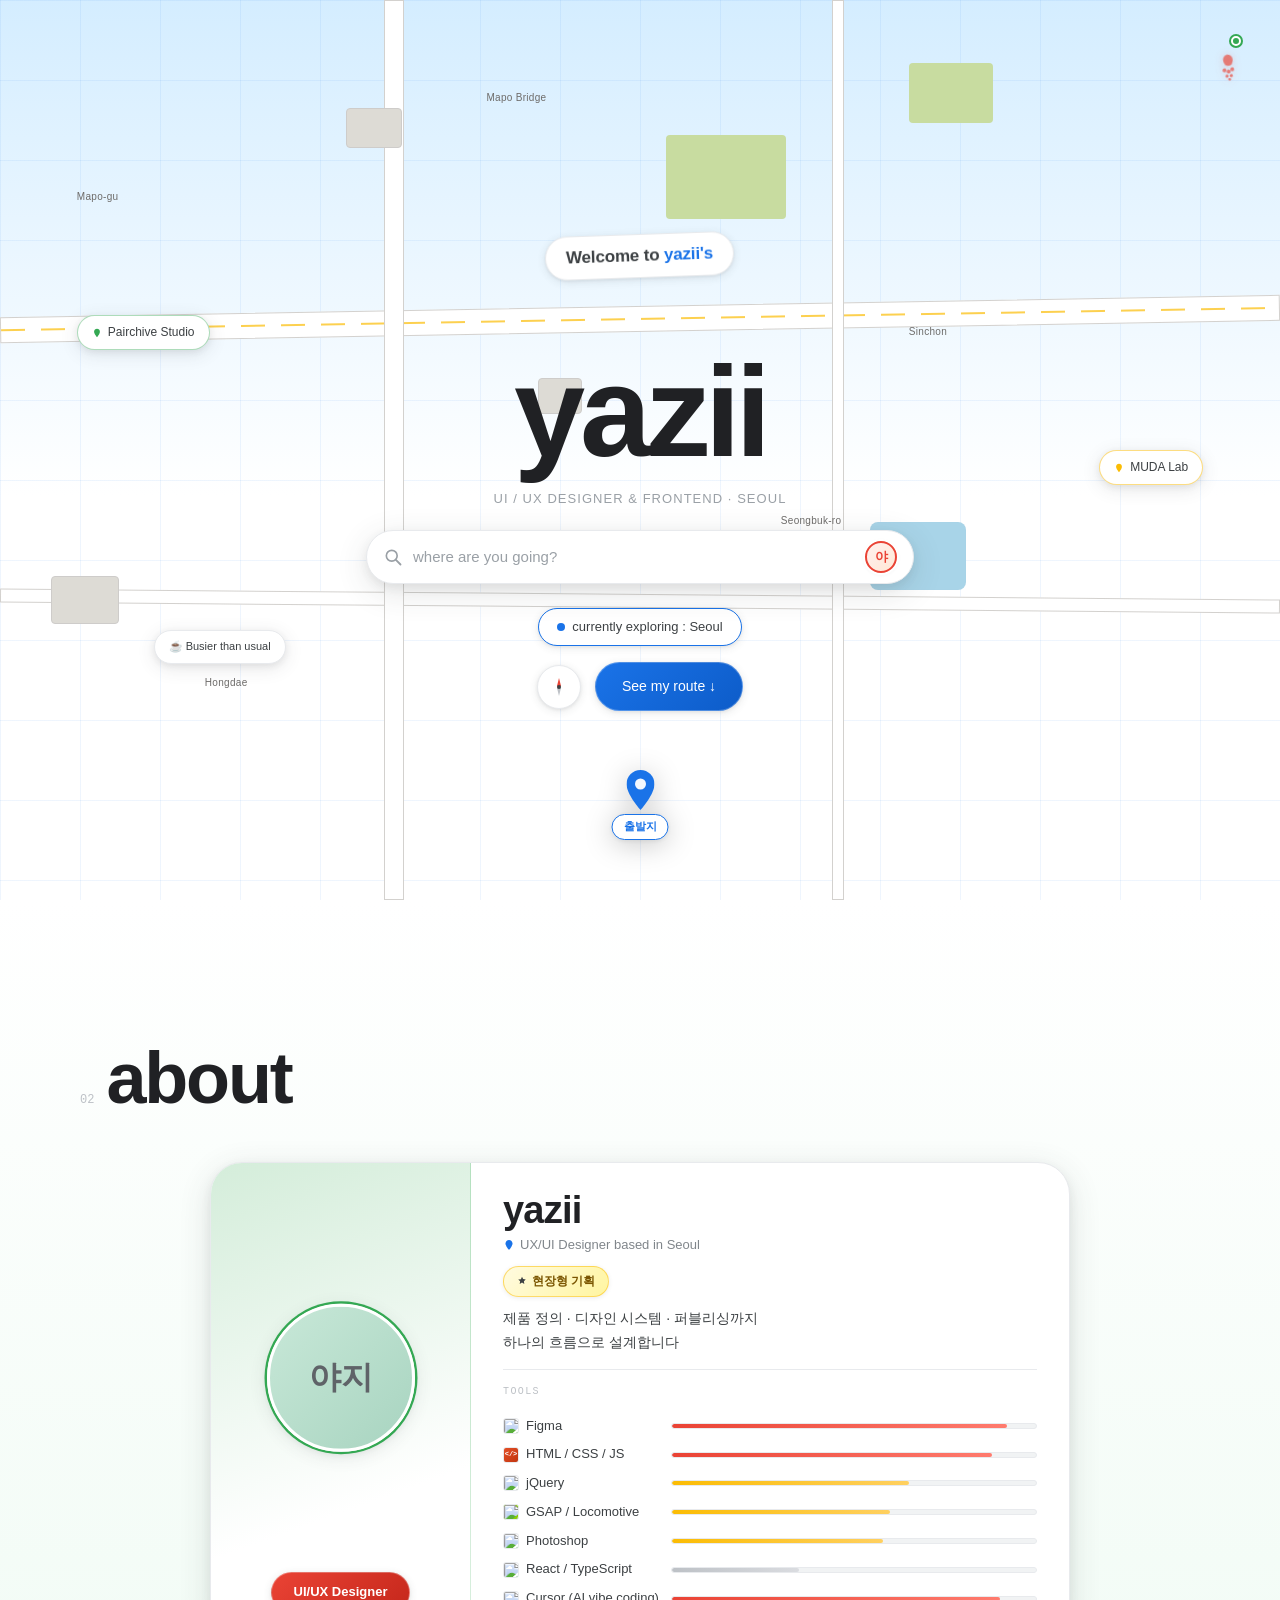
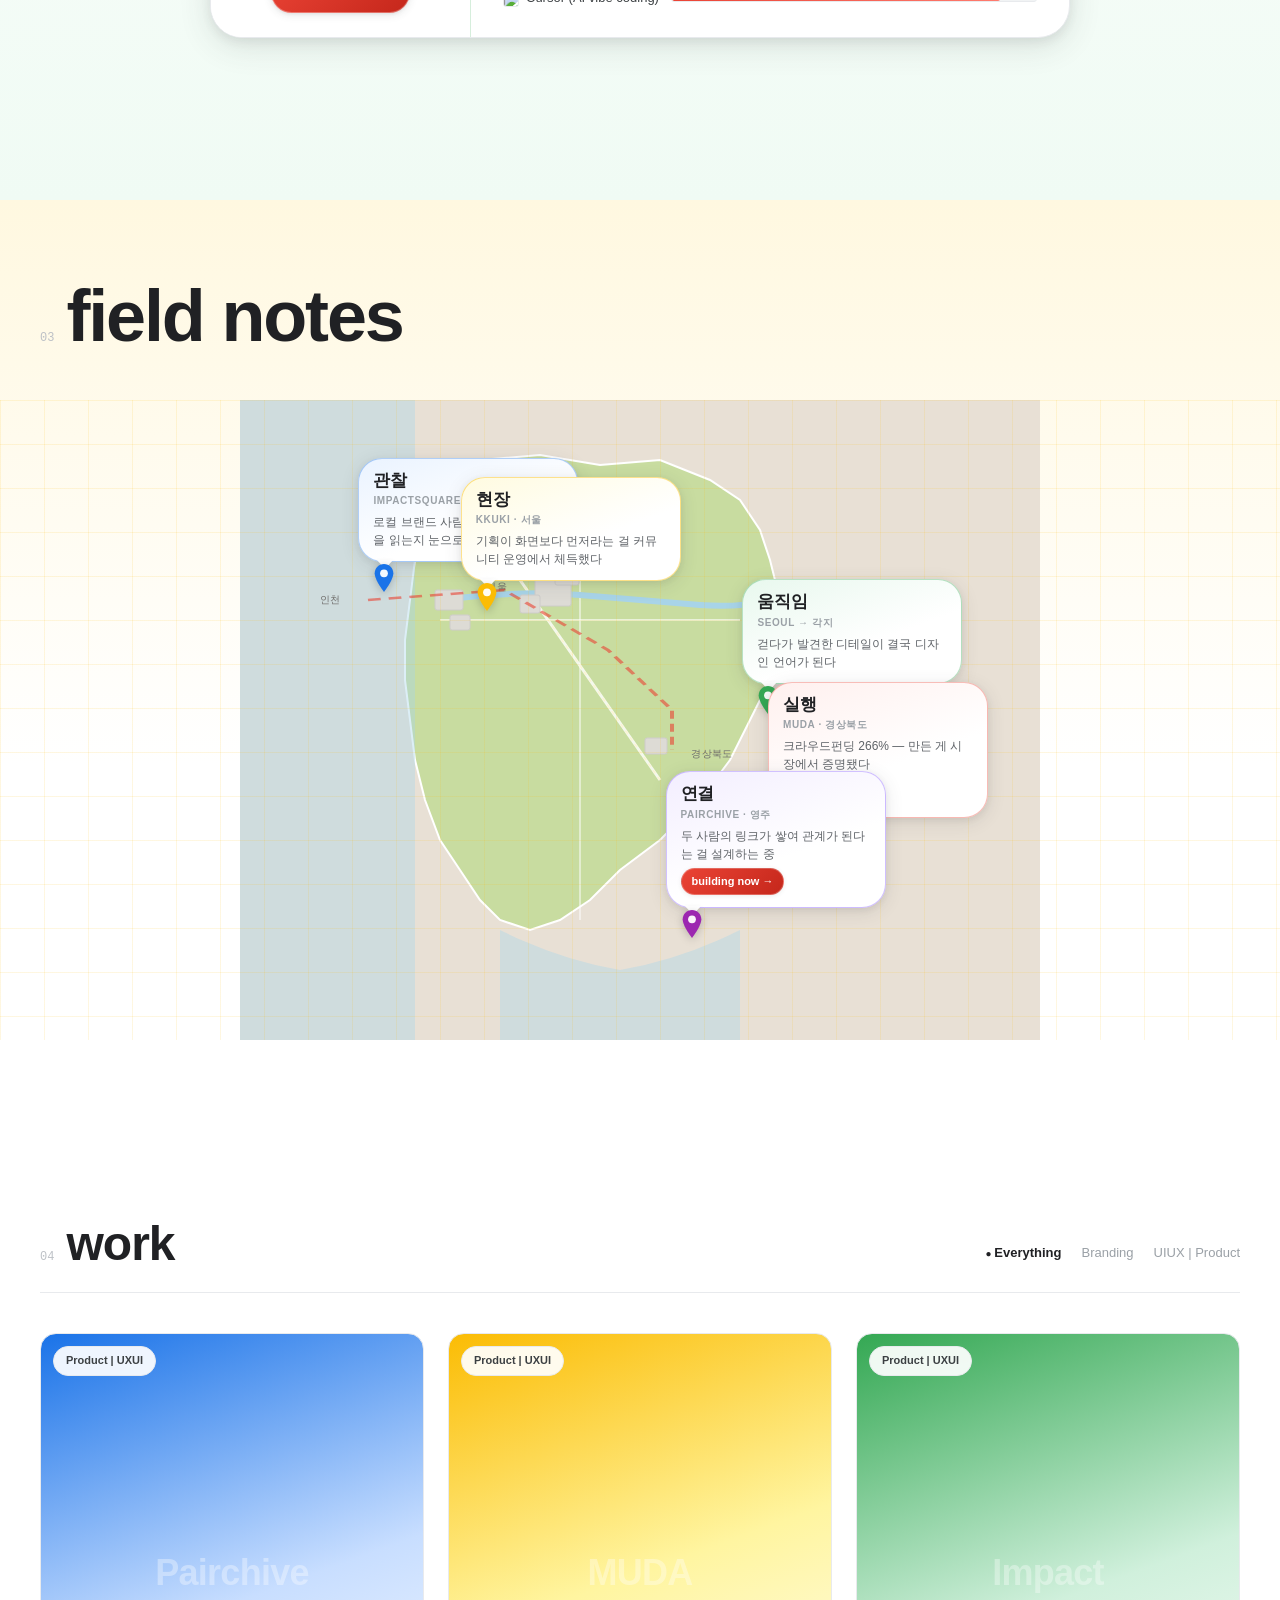
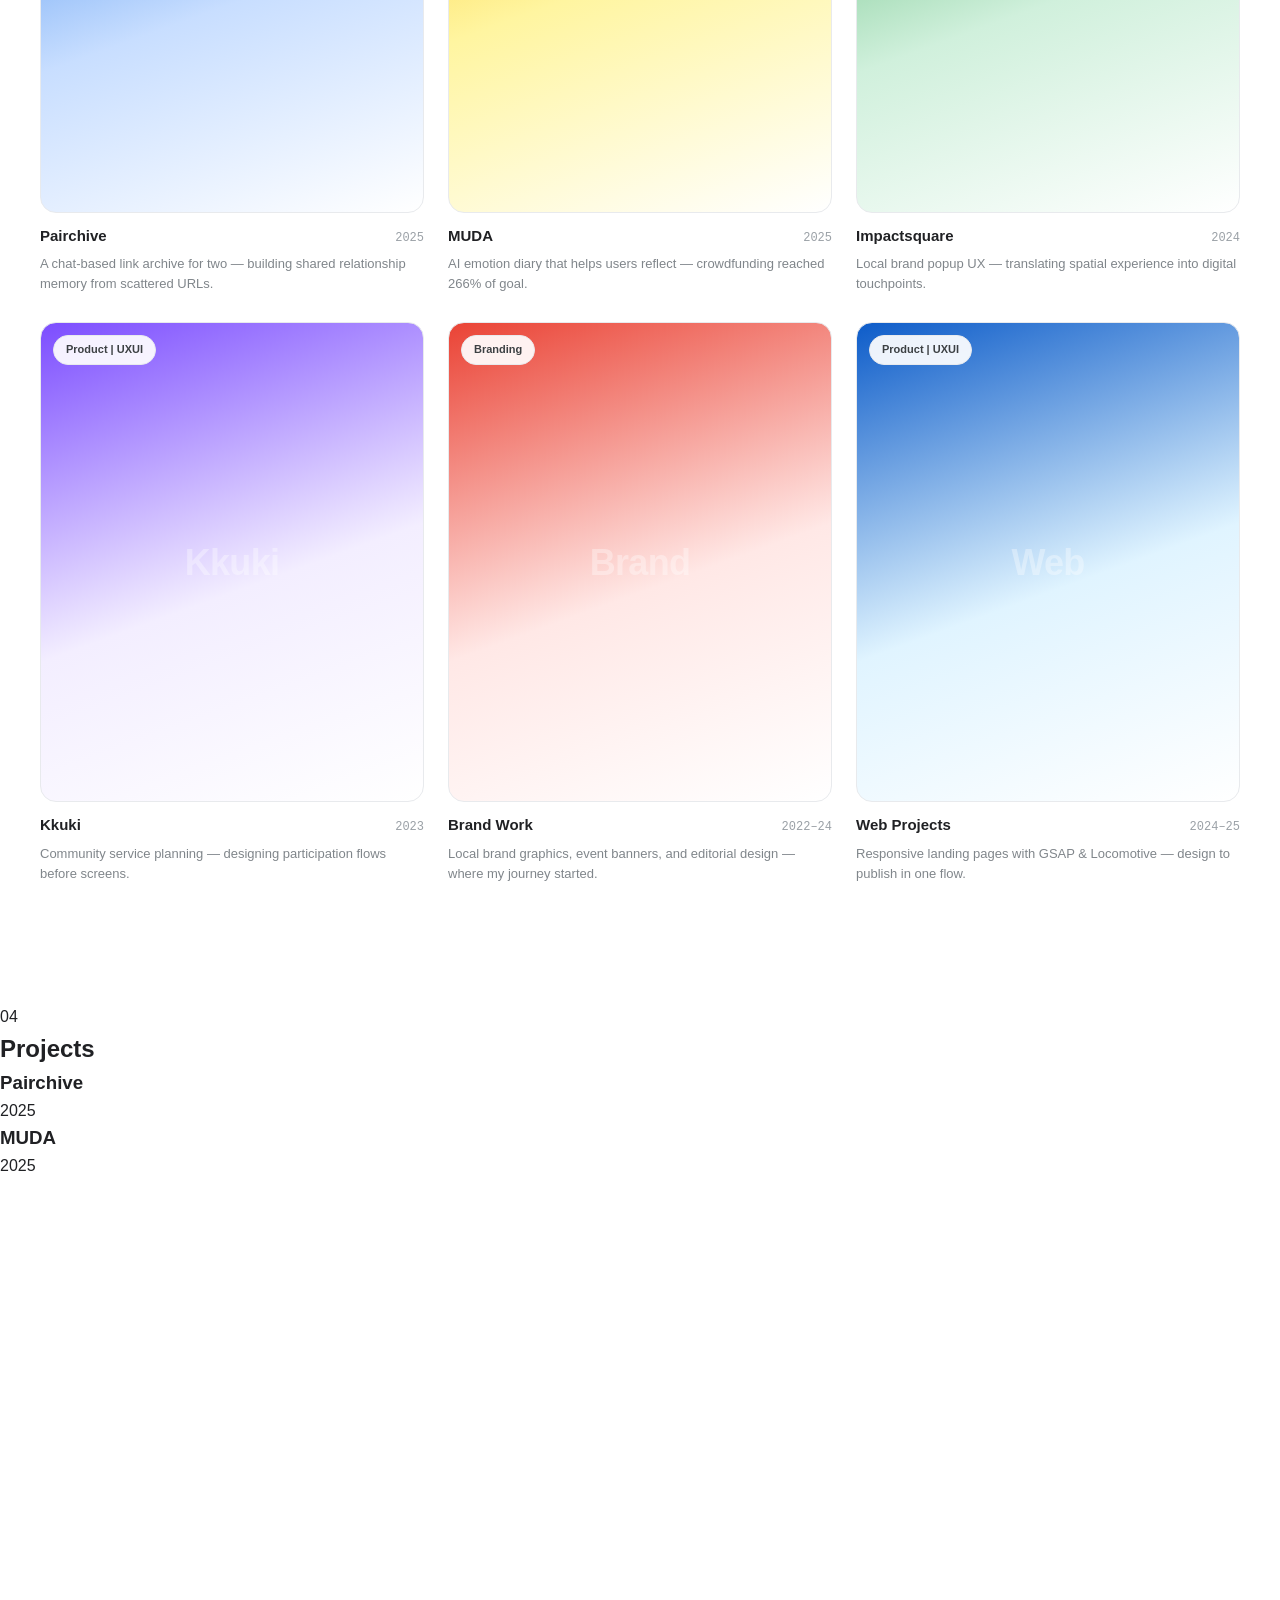
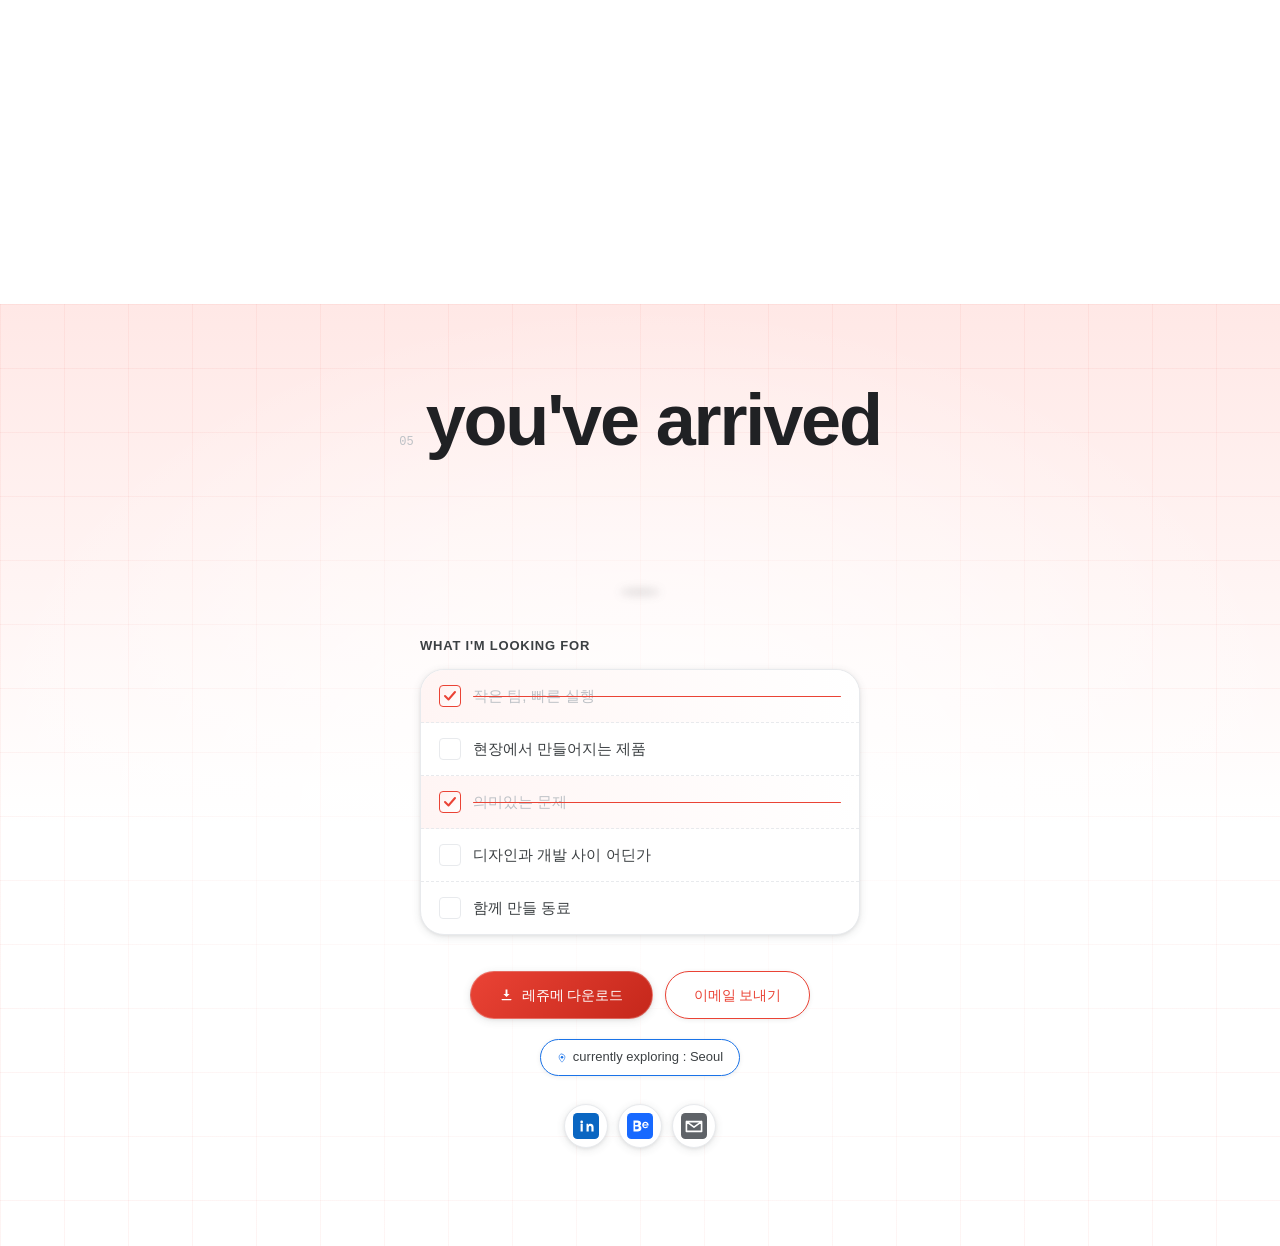
==== index.html @ cf383974 "." ====
<!DOCTYPE html>
<html lang="ko">
<head>
  <meta charset="UTF-8">
  <meta name="viewport" content="width=device-width, initial-scale=1.0">
  <title>yazii — UX/UI Designer & Frontend</title>
  <link rel="stylesheet" href="https://cdn.jsdelivr.net/npm/locomotive-scroll@4.1.4/dist/locomotive-scroll.min.css">
  <link rel="stylesheet" href="css/tokens.css">
  <link rel="stylesheet" href="css/common.css">
  <link rel="stylesheet" href="css/gnb.css">
  <link rel="stylesheet" href="css/hero.css">
  <link rel="stylesheet" href="css/about.css">
  <link rel="stylesheet" href="css/field-notes.css">
  <link rel="stylesheet" href="css/work.css">
  <link rel="stylesheet" href="css/contact.css">
  <link rel="stylesheet" href="css/footprints.css">
</head>
<body>

<!-- 스크롤 발자국 (Marauder's Map) -->
<div class="footprints" id="footprints" aria-hidden="true">
  <div class="footprints__pin footprints__pin--start"></div>
  <div class="footprints__trail" id="footprintTrail"></div>
  <div class="footprints__pin footprints__pin--end" id="footprintEnd"></div>
</div>

<div id="scroll-container" data-scroll-container>

<!-- ======= 01 HERO ======= -->
<section id="hero" class="section hero" data-scroll-section>

  <div class="hero__map" aria-hidden="true">
    <div class="hero__map-grid"></div>
    <div class="hero__road hero__road--h1"></div>
    <div class="hero__road hero__road--h2"></div>
    <div class="hero__road hero__road--v1"></div>
    <div class="hero__road hero__road--v2"></div>
    <div class="hero__block hero__block--grass"    style="top:15%;left:52%;width:120px;height:84px"></div>
    <div class="hero__block hero__block--grass"    style="top:7%; left:71%;width:84px; height:60px"></div>
    <div class="hero__block hero__block--water"    style="top:58%;left:68%;width:96px; height:68px"></div>
    <div class="hero__block hero__block--building" style="top:64%;left:4%; width:68px; height:48px"></div>
    <div class="hero__block hero__block--building" style="top:12%;left:27%;width:56px; height:40px"></div>
    <div class="hero__block hero__block--building" style="top:42%;left:42%;width:44px; height:36px"></div>
    <span class="hero__map-label" style="top:21%;left:6%">Mapo-gu</span>
    <span class="hero__map-label" style="top:57%;left:61%">Seongbuk-ro</span>
    <span class="hero__map-label" style="top:75%;left:16%">Hongdae</span>
    <span class="hero__map-label" style="top:36%;left:71%">Sinchon</span>
    <span class="hero__map-label" style="top:10%;left:38%">Mapo Bridge</span>
  </div>

  <div class="hero__content">

    <!-- 중앙 3D 스티커 (Darshita-style focal graphic) -->
    <div class="hero__stage" id="heroStage">
      <div class="hero__badge" id="heroBadge" aria-hidden="true">
        <span class="hero__badge-layer hero__badge-layer--shadow">Welcome to yazii's</span>
        <span class="hero__badge-layer hero__badge-layer--face">Welcome to <em>yazii's</em></span>
      </div>
    </div>

    <h1 class="hero__title" data-scroll data-scroll-speed="0.35">yazii</h1>
    <p class="hero__subtitle">UI / UX Designer &amp; Frontend · Seoul</p>

    <!-- GNB = 구글맵 검색창 (히어로 내 배치 → 스크롤 시 상단 고정) -->
    <div class="gnb-wrap" id="gnbWrap">
      <header class="gnb" id="gnb" role="banner">
        <div class="gnb__bar">
          <button class="gnb__input-row" id="gnbBtn" aria-expanded="false" aria-controls="gnbPanel" aria-label="네비게이션 메뉴">
            <svg class="gnb__search-ico" viewBox="0 0 24 24" fill="none" aria-hidden="true">
              <circle cx="10.5" cy="10.5" r="6.5" stroke="currentColor" stroke-width="2"/>
              <line x1="15.5" y1="15.5" x2="21" y2="21" stroke="currentColor" stroke-width="2.2" stroke-linecap="round"/>
            </svg>
            <span class="gnb__text" id="gnbText">where are you going?</span>
            <div class="gnb__profile" aria-hidden="true">
              <span class="gnb__profile-char">야</span>
            </div>
          </button>
          <div class="gnb__panel" id="gnbPanel" role="navigation" aria-label="섹션 내비게이션">
            <ul class="gnb__nav" role="list">
              <li role="listitem">
                <a href="#hero" class="gnb__nav-item" data-label="home">
                  <span class="gnb__nav-icon" aria-hidden="true">
                    <svg viewBox="0 0 24 24" fill="none"><path d="M12 2C8.13 2 5 5.13 5 9c0 5.25 7 13 7 13s7-7.75 7-13c0-3.87-3.13-7-7-7zm0 9.5a2.5 2.5 0 110-5 2.5 2.5 0 010 5z" fill="#EA4335"/></svg>
                  </span>
                  <span class="gnb__nav-label">home</span>
                </a>
              </li>
              <li role="listitem">
                <a href="#about" class="gnb__nav-item" data-label="about">
                  <span class="gnb__nav-icon" aria-hidden="true">
                    <svg viewBox="0 0 24 24" fill="none"><circle cx="12" cy="8" r="3.5" stroke="#EA4335" stroke-width="1.8"/><path d="M4 20c0-3.31 3.58-6 8-6s8 2.69 8 6" stroke="#EA4335" stroke-width="1.8" stroke-linecap="round"/></svg>
                  </span>
                  <span class="gnb__nav-label">about</span>
                </a>
              </li>
              <li role="listitem">
                <a href="#field-notes" class="gnb__nav-item" data-label="field notes">
                  <span class="gnb__nav-icon" aria-hidden="true">
                    <svg viewBox="0 0 24 24" fill="none"><rect x="5" y="3" width="14" height="18" rx="2" stroke="#EA4335" stroke-width="1.8"/><path d="M9 8h6M9 12h6M9 16h4" stroke="#EA4335" stroke-width="1.8" stroke-linecap="round"/></svg>
                  </span>
                  <span class="gnb__nav-label">field notes</span>
                </a>
              </li>
              <li role="listitem">
                <a href="#work" class="gnb__nav-item" data-label="work">
                  <span class="gnb__nav-icon" aria-hidden="true">
                    <svg viewBox="0 0 24 24" fill="none"><rect x="3" y="3" width="7" height="7" rx="1.5" stroke="#EA4335" stroke-width="1.8"/><rect x="14" y="3" width="7" height="7" rx="1.5" stroke="#EA4335" stroke-width="1.8"/><rect x="3" y="14" width="7" height="7" rx="1.5" stroke="#EA4335" stroke-width="1.8"/><rect x="14" y="14" width="7" height="7" rx="1.5" stroke="#EA4335" stroke-width="1.8"/></svg>
                  </span>
                  <span class="gnb__nav-label">selected work</span>
                </a>
              </li>
              <li role="listitem">
                <a href="#contact" class="gnb__nav-item" data-label="contact">
                  <span class="gnb__nav-icon" aria-hidden="true">
                    <svg viewBox="0 0 24 24" fill="none"><path d="M4 4h16v12H4z" stroke="#EA4335" stroke-width="1.8" stroke-linejoin="round"/><path d="M4 4l8 8 8-8" stroke="#EA4335" stroke-width="1.8" stroke-linecap="round"/></svg>
                  </span>
                  <span class="gnb__nav-label">contact</span>
                </a>
              </li>
            </ul>
          </div>
        </div>
      </header>
    </div>

    <div class="hero__location" aria-label="현재 위치: Seoul">
      <div class="hero__location-dot" aria-hidden="true"></div>
      currently exploring : Seoul
    </div>

    <div class="hero__bottom">
      <div class="hero__compass" aria-hidden="true">
        <svg width="24" height="24" viewBox="0 0 24 24" fill="none">
          <polygon points="12,3 14,11 12,13 10,11" fill="#EA4335"/>
          <polygon points="12,21 14,13 12,11 10,13" fill="#BDC1C6"/>
          <circle cx="12" cy="12" r="2" fill="#3C4043"/>
        </svg>
      </div>
      <a href="#work" class="hero__cta" aria-label="작업물 보러 가기">See my route ↓</a>
    </div>
  </div>

  <!-- 출발 핀 -->
  <div class="hero__origin-pin" aria-label="출발지">
    <svg width="28" height="40" viewBox="0 0 28 40" xmlns="http://www.w3.org/2000/svg" aria-hidden="true">
      <path d="M14 0C6.27 0 0 6.27 0 14c0 10.5 14 26 14 26S28 24.5 28 14C28 6.27 21.73 0 14 0z" fill="#1A73E8"/>
      <circle cx="14" cy="14" r="5.5" fill="rgba(255,255,255,0.95)"/>
    </svg>
    <span class="hero__origin-label">출발지</span>
  </div>

  <!-- 플로팅 장소 칩 -->
  <div class="hero__place-chip hero__place-chip--1" aria-hidden="true">
    <svg width="10" height="10" viewBox="0 0 24 24" fill="none"><path d="M12 2C8.13 2 5 5.13 5 9c0 5.25 7 13 7 13s7-7.75 7-13c0-3.87-3.13-7-7-7z" fill="#34A853"/></svg>
    Pairchive Studio
  </div>
  <div class="hero__place-chip hero__place-chip--2" aria-hidden="true">
    <svg width="10" height="10" viewBox="0 0 24 24" fill="none"><path d="M12 2C8.13 2 5 5.13 5 9c0 5.25 7 13 7 13s7-7.75 7-13c0-3.87-3.13-7-7-7z" fill="#FBBC04"/></svg>
    MUDA Lab
  </div>
  <div class="hero__place-chip hero__place-chip--3" aria-hidden="true">☕ Busier than usual</div>

</section>

<!-- ======= 02 ABOUT ======= -->
<section id="about" class="section about" data-scroll-section>

  <div class="about__header">
    <span class="about__sec-num">02</span>
    <h2 class="about__sec-title">about</h2>
  </div>

  <div class="about__card">
    <!-- 왼쪽 -->
    <div class="about__photo-col">
      <div class="about__avatar" aria-label="야지 프로필 이미지">
        <span class="about__avatar-text">야지</span>
      </div>
      <div class="about__role-pill">UI/UX Designer</div>
    </div>

    <!-- 오른쪽 -->
    <div class="about__info-col">
      <h3 class="about__name">yazii</h3>
      <p class="about__location-line">
        <svg width="12" height="12" viewBox="0 0 24 24" fill="none" aria-hidden="true"><path d="M12 2C8.13 2 5 5.13 5 9c0 5.25 7 13 7 13s7-7.75 7-13c0-3.87-3.13-7-7-7z" fill="#1A73E8"/></svg>
        UX/UI Designer based in Seoul
      </p>

      <span class="about__tag">
        <svg width="10" height="10" viewBox="0 0 16 16" fill="none" aria-hidden="true"><path d="M8 1l1.8 3.6L14 5.6l-3 2.9.7 4.1L8 10.4l-3.7 2.2.7-4.1-3-2.9 4.2-.6L8 1z" fill="#3C4043"/></svg>
        현장형 기획
      </span>

      <p class="about__bio">
        제품 정의 · 디자인 시스템 · 퍼블리싱까지<br>하나의 흐름으로 설계합니다
      </p>
      <hr class="about__divider" aria-hidden="true">

      <p class="about__tools-title">TOOLS</p>
      <ul class="tools-list" aria-label="사용 툴 목록">
        <li class="tool-row">
          <div class="tool-row__id">
            <img class="tool-row__ico" src="https://www.figma.com/favicon.ico" alt="Figma" width="16" height="16" loading="lazy">
            <span class="tool-row__name">Figma</span>
          </div>
          <div class="tool-row__bar-track"><div class="tool-row__bar tool-row__bar--red" style="width:92%"></div></div>
        </li>
        <li class="tool-row">
          <div class="tool-row__id">
            <span class="tool-row__ico tool-row__ico--html" aria-hidden="true">&lt;/&gt;</span>
            <span class="tool-row__name">HTML / CSS / JS</span>
          </div>
          <div class="tool-row__bar-track"><div class="tool-row__bar tool-row__bar--red" style="width:88%"></div></div>
        </li>
        <li class="tool-row">
          <div class="tool-row__id">
            <img class="tool-row__ico" src="https://jquery.com/favicon.ico" alt="jQuery" width="16" height="16" loading="lazy">
            <span class="tool-row__name">jQuery</span>
          </div>
          <div class="tool-row__bar-track"><div class="tool-row__bar tool-row__bar--amber" style="width:65%"></div></div>
        </li>
        <li class="tool-row">
          <div class="tool-row__id">
            <img class="tool-row__ico" src="https://gsap.com/favicon.ico" alt="GSAP" width="16" height="16" loading="lazy" onerror="this.style.background='#88CE02';this.alt='G'">
            <span class="tool-row__name">GSAP / Locomotive</span>
          </div>
          <div class="tool-row__bar-track"><div class="tool-row__bar tool-row__bar--amber" style="width:60%"></div></div>
        </li>
        <li class="tool-row">
          <div class="tool-row__id">
            <img class="tool-row__ico" src="https://www.adobe.com/favicon.ico" alt="Photoshop" width="16" height="16" loading="lazy">
            <span class="tool-row__name">Photoshop</span>
          </div>
          <div class="tool-row__bar-track"><div class="tool-row__bar tool-row__bar--amber" style="width:58%"></div></div>
        </li>
        <li class="tool-row">
          <div class="tool-row__id">
            <img class="tool-row__ico" src="https://reactjs.org/favicon.ico" alt="React" width="16" height="16" loading="lazy">
            <span class="tool-row__name">React / TypeScript</span>
          </div>
          <div class="tool-row__bar-track"><div class="tool-row__bar tool-row__bar--gray" style="width:35%"></div></div>
        </li>
        <li class="tool-row">
          <div class="tool-row__id">
            <img class="tool-row__ico" src="https://www.cursor.com/favicon.ico" alt="Cursor" width="16" height="16" loading="lazy">
            <span class="tool-row__name">Cursor (AI vibe coding)</span>
          </div>
          <div class="tool-row__bar-track"><div class="tool-row__bar tool-row__bar--red" style="width:90%"></div></div>
        </li>
      </ul>
    </div>
  </div>

</section>

<!-- ======= 03 FIELD NOTES ======= -->
<section id="field-notes" class="section field-notes" data-scroll-section>

  <div class="fn__header">
    <span class="fn__sec-num">03</span>
    <h2 class="fn__sec-title">field notes</h2>
  </div>

  <div class="fn__canvas" aria-label="한국 지도 위 필드 노트">

    <!-- 한국 지도 SVG (인천-서울-경상북도 영주 구간) -->
    <svg class="fn__korea-map" viewBox="0 0 800 640" xmlns="http://www.w3.org/2000/svg" aria-hidden="true">
      <!-- 바다 배경 -->
      <rect width="800" height="640" fill="#E8E0D5"/>
      <!-- 한국 본토 실루엣 (단순화) -->
      <path d="M 200 80 L 240 60 L 300 55 L 360 65 L 420 60 L 470 80 L 500 100
               L 520 130 L 530 160 L 540 200 L 545 240 L 530 280 L 510 320
               L 490 360 L 460 400 L 420 440 L 380 470 L 350 500 L 320 520
               L 290 530 L 260 520 L 240 500 L 220 470 L 200 440
               L 185 400 L 175 360 L 170 320 L 165 280 L 165 240
               L 170 200 L 175 160 L 185 130 L 200 100 Z"
            fill="#C8DCA0" stroke="#FFFFFF" stroke-width="2"/>
      <!-- 도로/고속도로 -->
      <line x1="280" y1="180" x2="420" y2="380" stroke="#FFFFFF" stroke-width="3" opacity="0.8"/>
      <line x1="200" y1="220" x2="500" y2="220" stroke="#FFFFFF" stroke-width="2" opacity="0.6"/>
      <line x1="340" y1="100" x2="340" y2="520" stroke="#FFFFFF" stroke-width="2" opacity="0.5"/>
      <!-- 노란 도로 -->
      <line x1="280" y1="180" x2="420" y2="380" stroke="#FFF3C8" stroke-width="1.5" stroke-dasharray="4,4" opacity="0.7"/>
      <!-- 강 (한강) -->
      <path d="M 200 200 Q 280 190 340 195 Q 400 200 460 205 Q 500 208 530 200"
            stroke="#A8D4E8" stroke-width="6" fill="none" stroke-linecap="round"/>
      <!-- 서해 -->
      <rect x="0" y="0" width="175" height="640" fill="#A8D4E8" opacity="0.4" rx="0"/>
      <!-- 남해 -->
      <path d="M 260 530 Q 320 560 380 570 Q 440 560 500 530 L 500 640 L 260 640 Z"
            fill="#A8D4E8" opacity="0.4"/>
      <!-- 인천 도시 블록 -->
      <rect x="195" y="190" width="28" height="20" fill="#DDDBD5" stroke="#CECCCA" stroke-width="1" rx="2"/>
      <rect x="210" y="215" width="20" height="15" fill="#DDDBD5" stroke="#CECCCA" stroke-width="1" rx="2"/>
      <!-- 서울 도시 블록 -->
      <rect x="295" y="178" width="36" height="28" fill="#DDDBD5" stroke="#CECCCA" stroke-width="1" rx="2"/>
      <rect x="315" y="165" width="24" height="20" fill="#DDDBD5" stroke="#CECCCA" stroke-width="1" rx="2"/>
      <rect x="280" y="195" width="20" height="18" fill="#DDDBD5" stroke="#CECCCA" stroke-width="1" rx="2"/>
      <!-- 경상북도 영주 -->
      <rect x="405" y="338" width="22" height="16" fill="#DDDBD5" stroke="#CECCCA" stroke-width="1" rx="2"/>
    </svg>

    <div class="fn__grid" aria-hidden="true"></div>

    <!-- 도시 레이블 -->
    <span class="fn__city-label" style="top:30%;left:25%">인천</span>
    <span class="fn__city-label" style="top:28%;left:38%">서울</span>
    <span class="fn__city-label" style="top:54%;left:54%">경상북도</span>
    <span class="fn__city-label" style="top:59%;left:57%">영주</span>

    <!-- 경로 점선 -->
    <svg class="fn__route" viewBox="0 0 800 640" preserveAspectRatio="none" aria-hidden="true">
      <path d="M 230 200 L 315 190 L 380 250 L 420 310 L 420 350"
            stroke="#EA4335" stroke-width="2.5" stroke-dasharray="8 5" fill="none" opacity="0.6"/>
    </svg>

    <!-- 핀 카드 1 — 관찰 (인천) -->
    <div class="fn-pin fn-pin--1">
      <div class="fn-pin__card">
        <span class="fn-pin__keyword">관찰</span>
        <span class="fn-pin__place">Impactsquare · 인천</span>
        <p class="fn-pin__text">로컬 브랜드 사람들이 어떻게 공간을 읽는지 눈으로 배웠다</p>
      </div>
      <svg class="fn-pin__marker" viewBox="0 0 24 36" width="20" height="28" aria-hidden="true">
        <path d="M12 0C5.37 0 0 5.37 0 12c0 9 12 24 12 24s12-15 12-24C24 5.37 18.63 0 12 0z" fill="#1A73E8"/>
        <circle cx="12" cy="12" r="5" fill="rgba(255,255,255,0.95)"/>
      </svg>
    </div>

    <!-- 핀 카드 2 — 현장 (서울) -->
    <div class="fn-pin fn-pin--2">
      <div class="fn-pin__card">
        <span class="fn-pin__keyword">현장</span>
        <span class="fn-pin__place">Kkuki · 서울</span>
        <p class="fn-pin__text">기획이 화면보다 먼저라는 걸 커뮤니티 운영에서 체득했다</p>
      </div>
      <svg class="fn-pin__marker" viewBox="0 0 24 36" width="20" height="28" aria-hidden="true">
        <path d="M12 0C5.37 0 0 5.37 0 12c0 9 12 24 12 24s12-15 12-24C24 5.37 18.63 0 12 0z" fill="#FBBC04"/>
        <circle cx="12" cy="12" r="5" fill="rgba(255,255,255,0.95)"/>
      </svg>
    </div>

    <!-- 핀 카드 3 — 움직임 (강원) -->
    <div class="fn-pin fn-pin--3">
      <div class="fn-pin__card">
        <span class="fn-pin__keyword">움직임</span>
        <span class="fn-pin__place">Seoul → 각지</span>
        <p class="fn-pin__text">걷다가 발견한 디테일이 결국 디자인 언어가 된다</p>
      </div>
      <svg class="fn-pin__marker" viewBox="0 0 24 36" width="20" height="28" aria-hidden="true">
        <path d="M12 0C5.37 0 0 5.37 0 12c0 9 12 24 12 24s12-15 12-24C24 5.37 18.63 0 12 0z" fill="#34A853"/>
        <circle cx="12" cy="12" r="5" fill="rgba(255,255,255,0.95)"/>
      </svg>
    </div>

    <!-- 핀 카드 4 — 실행 (경북) -->
    <div class="fn-pin fn-pin--4">
      <div class="fn-pin__card">
        <span class="fn-pin__keyword">실행</span>
        <span class="fn-pin__place">MUDA · 경상북도</span>
        <p class="fn-pin__text">크라우드펀딩 266% — 만든 게 시장에서 증명됐다</p>
        <span class="fn-pin__stat">266%</span>
      </div>
      <svg class="fn-pin__marker" viewBox="0 0 24 36" width="20" height="28" aria-hidden="true">
        <path d="M12 0C5.37 0 0 5.37 0 12c0 9 12 24 12 24s12-15 12-24C24 5.37 18.63 0 12 0z" fill="#EA4335"/>
        <circle cx="12" cy="12" r="5" fill="rgba(255,255,255,0.95)"/>
      </svg>
    </div>

    <!-- 핀 카드 5 — 연결 (영주) -->
    <div class="fn-pin fn-pin--5">
      <div class="fn-pin__card">
        <span class="fn-pin__keyword">연결</span>
        <span class="fn-pin__place">Pairchive · 영주</span>
        <p class="fn-pin__text">두 사람의 링크가 쌓여 관계가 된다는 걸 설계하는 중</p>
        <span class="fn-pin__badge">building now →</span>
      </div>
      <svg class="fn-pin__marker" viewBox="0 0 24 36" width="20" height="28" aria-hidden="true">
        <path d="M12 0C5.37 0 0 5.37 0 12c0 9 12 24 12 24s12-15 12-24C24 5.37 18.63 0 12 0z" fill="#9C27B0"/>
        <circle cx="12" cy="12" r="5" fill="rgba(255,255,255,0.95)"/>
      </svg>
    </div>

  </div>
</section>

<!-- ======= 04 WORK ======= -->
<section id="work" class="section work" data-scroll-section>

  <div class="work__inner">

    <div class="work__top">
      <div class="work__header">
        <span class="work__sec-num">04</span>
        <h2 class="work__sec-title">work</h2>
      </div>
      <div class="work__filter" role="tablist" aria-label="프로젝트 필터">
        <button type="button" class="work-filter is-active" data-filter="all" role="tab" aria-selected="true">Everything</button>
        <button type="button" class="work-filter" data-filter="branding" role="tab" aria-selected="false">Branding</button>
        <button type="button" class="work-filter" data-filter="product" role="tab" aria-selected="false">UIUX | Product</button>
      </div>
    </div>

    <div class="work__grid" aria-label="프로젝트 목록">

      <a href="project-pairchive.html" class="work-card" data-category="product" aria-label="Pairchive">
        <div class="work-card__thumb work-card__thumb--pairchive">
          <span class="work-card__cat">Product | UXUI</span>
          <span class="work-card__thumb-name" aria-hidden="true">Pairchive</span>
        </div>
        <div class="work-card__meta">
          <div class="work-card__row">
            <h3 class="work-card__title">Pairchive</h3>
            <span class="work-card__year">2025</span>
          </div>
          <p class="work-card__desc">A chat-based link archive for two — building shared relationship memory from scattered URLs.</p>
        </div>
      </a>

      <a href="project-muda.html" class="work-card" data-category="product" aria-label="MUDA">
        <div class="work-card__thumb work-card__thumb--muda">
          <span class="work-card__cat">Product | UXUI</span>
          <span class="work-card__thumb-name" aria-hidden="true">MUDA</span>
        </div>
        <div class="work-card__meta">
          <div class="work-card__row">
            <h3 class="work-card__title">MUDA</h3>
            <span class="work-card__year">2025</span>
          </div>
          <p class="work-card__desc">AI emotion diary that helps users reflect — crowdfunding reached 266% of goal.</p>
        </div>
      </a>

      <a href="project-impactsquare.html" class="work-card" data-category="product" aria-label="Impactsquare">
        <div class="work-card__thumb work-card__thumb--impact">
          <span class="work-card__cat">Product | UXUI</span>
          <span class="work-card__thumb-name" aria-hidden="true">Impact</span>
        </div>
        <div class="work-card__meta">
          <div class="work-card__row">
            <h3 class="work-card__title">Impactsquare</h3>
            <span class="work-card__year">2024</span>
          </div>
          <p class="work-card__desc">Local brand popup UX — translating spatial experience into digital touchpoints.</p>
        </div>
      </a>

      <a href="project-kkuki.html" class="work-card" data-category="product" aria-label="Kkuki">
        <div class="work-card__thumb work-card__thumb--kkuki">
          <span class="work-card__cat">Product | UXUI</span>
          <span class="work-card__thumb-name" aria-hidden="true">Kkuki</span>
        </div>
        <div class="work-card__meta">
          <div class="work-card__row">
            <h3 class="work-card__title">Kkuki</h3>
            <span class="work-card__year">2023</span>
          </div>
          <p class="work-card__desc">Community service planning — designing participation flows before screens.</p>
        </div>
      </a>

      <a href="project-brand.html" class="work-card" data-category="branding" aria-label="Brand Work">
        <div class="work-card__thumb work-card__thumb--brand">
          <span class="work-card__cat">Branding</span>
          <span class="work-card__thumb-name" aria-hidden="true">Brand</span>
        </div>
        <div class="work-card__meta">
          <div class="work-card__row">
            <h3 class="work-card__title">Brand Work</h3>
            <span class="work-card__year">2022–24</span>
          </div>
          <p class="work-card__desc">Local brand graphics, event banners, and editorial design — where my journey started.</p>
        </div>
      </a>

      <a href="project-web.html" class="work-card" data-category="product" aria-label="Web Projects">
        <div class="work-card__thumb work-card__thumb--web">
          <span class="work-card__cat">Product | UXUI</span>
          <span class="work-card__thumb-name" aria-hidden="true">Web</span>
        </div>
        <div class="work-card__meta">
          <div class="work-card__row">
            <h3 class="work-card__title">Web Projects</h3>
            <span class="work-card__year">2024–25</span>
          </div>
          <p class="work-card__desc">Responsive landing pages with GSAP &amp; Locomotive — design to publish in one flow.</p>
        </div>
      </a>

    </div>
  </div>
</section>
<!-- ======= 04 PROJECT ======= -->
<section id="project" class="section project" data-scroll-section>
  <div class="project__inner">
    <div class="project__header">
      <span class="project__sec-num">04</span>
      <h2 class="project__sec-title">Projects</h2>
    </div>
    <div class="project__grid" aria-label="프로젝트 목록">
      <a href="project-pairchive.html" class="project-card" data-category="product" aria-label="Pairchive">
        <div class="project-card__thumb project-card__thumb--pairchive"></div>
        <div class="project-card__meta">
          <h3 class="project-card__title">Pairchive</h3>
          <span class="project-card__year">2025</span>
        </div>
      </a>
      <a href="project-muda.html" class="project-card" data-category="product" aria-label="MUDA">
        <div class="project-card__thumb project-card__thumb--muda"></div>
        <div class="project-card__meta">
          <h3 class="project-card__title">MUDA</h3>
          <span class="project-card__year">2025</span>
        </div>
      </a>
      <!-- Add more project cards as needed -->
    </div>
  </div>
</section>

<!-- ======= 05 CONTACT ======= -->
<section id="contact" class="section contact" data-scroll-section>
  <div class="contact__map-bg" aria-hidden="true"></div>

  <div class="contact__header">
    <span class="contact__sec-num">05</span>
    <h2 class="contact__sec-title">you've arrived</h2>
  </div>

  <div class="contact__pin-wrap" aria-hidden="true">
    <svg class="contact__pin" width="64" height="96" viewBox="0 0 64 96" xmlns="http://www.w3.org/2000/svg" aria-hidden="true">
      <path d="M32 0C14.33 0 0 14.33 0 32c0 18 32 64 32 64S64 50 64 32C64 14.33 49.67 0 32 0z" fill="#EA4335"/>
      <circle cx="32" cy="32" r="13" fill="rgba(255,255,255,0.2)"/>
      <circle cx="32" cy="32" r="9.5" fill="rgba(255,255,255,0.92)"/>
      <text x="32" y="37" text-anchor="middle" font-size="10" fill="#EA4335" font-family="-apple-system,BlinkMacSystemFont,sans-serif" font-weight="700">야</text>
    </svg>
    <div class="contact__pin-shadow"></div>
  </div>

  <!-- ── What I'm looking for 체크리스트 ── -->
  <div class="contact__checklist" aria-label="내가 찾는 것들">
    <p class="contact__checklist-title">What I'm looking for</p>
    <ul class="checklist">

      <li class="checklist__item checklist__item--done" id="chk1">
        <button class="checklist__box" aria-pressed="true" aria-label="다양한 팀, 완료됨">
          <svg class="checklist__check" viewBox="0 0 14 14" fill="none" aria-hidden="true">
            <polyline points="2,7 5.5,10.5 12,3" stroke="#EA4335" stroke-width="2" stroke-linecap="round" stroke-linejoin="round"/>
          </svg>
        </button>
        <span class="checklist__text">작은 팀, 빠른 실행</span>
        <div class="checklist__divider" aria-hidden="true"></div>
      </li>

      <li class="checklist__item" id="chk2">
        <button class="checklist__box" aria-pressed="false" aria-label="현장에서 만들어지는 제품, 클릭하여 체크">
          <svg class="checklist__check" viewBox="0 0 14 14" fill="none" aria-hidden="true">
            <polyline points="2,7 5.5,10.5 12,3" stroke="#EA4335" stroke-width="2" stroke-linecap="round" stroke-linejoin="round"/>
          </svg>
        </button>
        <span class="checklist__text">현장에서 만들어지는 제품</span>
        <div class="checklist__divider" aria-hidden="true"></div>
      </li>

      <li class="checklist__item checklist__item--done" id="chk3">
        <button class="checklist__box" aria-pressed="true" aria-label="의미있는 문제, 완료됨">
          <svg class="checklist__check" viewBox="0 0 14 14" fill="none" aria-hidden="true">
            <polyline points="2,7 5.5,10.5 12,3" stroke="#EA4335" stroke-width="2" stroke-linecap="round" stroke-linejoin="round"/>
          </svg>
        </button>
        <span class="checklist__text">의미있는 문제</span>
        <div class="checklist__divider" aria-hidden="true"></div>
      </li>

      <li class="checklist__item" id="chk4">
        <button class="checklist__box" aria-pressed="false" aria-label="디자인과 개발 사이, 클릭하여 체크">
          <svg class="checklist__check" viewBox="0 0 14 14" fill="none" aria-hidden="true">
            <polyline points="2,7 5.5,10.5 12,3" stroke="#EA4335" stroke-width="2" stroke-linecap="round" stroke-linejoin="round"/>
          </svg>
        </button>
        <span class="checklist__text">디자인과 개발 사이 어딘가</span>
        <div class="checklist__divider" aria-hidden="true"></div>
      </li>

      <li class="checklist__item" id="chk5">
        <button class="checklist__box" aria-pressed="false" aria-label="함께 만들 동료, 클릭하여 체크">
          <svg class="checklist__check" viewBox="0 0 14 14" fill="none" aria-hidden="true">
            <polyline points="2,7 5.5,10.5 12,3" stroke="#EA4335" stroke-width="2" stroke-linecap="round" stroke-linejoin="round"/>
          </svg>
        </button>
        <span class="checklist__text">함께 만들 동료</span>
        <div class="checklist__divider" aria-hidden="true"></div>
      </li>

    </ul>
  </div>

  <div class="contact__ctas">
    <a href="/resume.pdf" class="contact__btn contact__btn--primary" download aria-label="레쥬메 다운로드">
      <svg width="15" height="15" viewBox="0 0 24 24" fill="none" aria-hidden="true">
        <path d="M12 16l-5-5h3.5V4h3v7H17l-5 5z" fill="currentColor"/>
        <path d="M5 20h14" stroke="currentColor" stroke-width="2" stroke-linecap="round"/>
      </svg>
      레쥬메 다운로드
    </a>
    <a href="mailto:yazii@email.com" class="contact__btn contact__btn--secondary" aria-label="이메일 보내기">
      이메일 보내기
    </a>
  </div>

  <div class="contact__loc" aria-label="현재 위치 서울">
    <svg width="10" height="10" viewBox="0 0 24 24" fill="none" aria-hidden="true">
      <circle cx="12" cy="10" r="3" fill="#1A73E8"/>
      <path d="M12 2C8.13 2 5 5.13 5 10c0 5.25 7 12 7 12s7-6.75 7-12c0-3.87-3.13-7-7-7z" stroke="#1A73E8" stroke-width="1.5" fill="none"/>
    </svg>
    currently exploring : Seoul
  </div>

  <div class="contact__socials" aria-label="소셜 링크">
    <a href="https://linkedin.com" class="contact__social" target="_blank" rel="noopener noreferrer" aria-label="LinkedIn">
      <svg viewBox="0 0 24 24" fill="none" aria-hidden="true"><rect width="24" height="24" rx="4" fill="#0A66C2"/><path d="M7 10h2v7H7v-7zm1-3a1.25 1.25 0 110 2.5A1.25 1.25 0 018 7zm4 3h2v1h.03C14.4 10.4 15.2 10 16.1 10c2.1 0 2.9 1.4 2.9 3.2V17h-2v-3.5c0-.8-.3-1.5-1.1-1.5-.9 0-1.4.6-1.4 1.5V17h-2v-7z" fill="#fff"/></svg>
      <span>LinkedIn</span>
    </a>
    <a href="https://behance.net" class="contact__social" target="_blank" rel="noopener noreferrer" aria-label="Behance">
      <svg viewBox="0 0 24 24" fill="none" aria-hidden="true"><rect width="24" height="24" rx="4" fill="#1769FF"/><path d="M9.5 7H6v10h3.8c1.9 0 3.5-1.1 3.5-3 0-1-.5-1.8-1.3-2.3.6-.4 1-1.1 1-1.9 0-1.7-1.4-2.8-3.5-2.8zm-.3 4H7.5V9h1.7c.8 0 1.3.4 1.3 1s-.5 1-1.3 1zm.2 4H7.5v-2.5h1.9c.9 0 1.5.5 1.5 1.2s-.5 1.3-1.5 1.3zM15 9.5h4M17 8c-1.7 0-3 1.3-3 3s1.3 3 3 3c1.1 0 2.1-.6 2.6-1.5H18c-.3.3-.6.5-1 .5-.9 0-1.5-.6-1.6-1.5H20v-.5c0-1.7-1.3-3-3-3zm-1.5 2.5c.1-.8.7-1.3 1.5-1.3s1.4.5 1.5 1.3h-3z" fill="#fff"/></svg>
      <span>Behance</span>
    </a>
    <a href="mailto:yazii@email.com" class="contact__social" aria-label="이메일">
      <svg viewBox="0 0 24 24" fill="none" aria-hidden="true"><rect width="24" height="24" rx="4" fill="#5F6368"/><path d="M5 8l7 5 7-5M5 8h14v9H5V8z" stroke="#fff" stroke-width="1.5" stroke-linecap="round" stroke-linejoin="round"/></svg>
      <span>Email</span>
    </a>
  </div>

</section>

</div><!-- /#scroll-container -->

<script src="https://cdnjs.cloudflare.com/ajax/libs/jquery/3.7.1/jquery.min.js"></script>
<script src="https://cdnjs.cloudflare.com/ajax/libs/gsap/3.12.5/gsap.min.js"></script>
<script src="https://cdnjs.cloudflare.com/ajax/libs/gsap/3.12.5/ScrollTrigger.min.js"></script>
<script src="https://cdn.jsdelivr.net/npm/locomotive-scroll@4.1.4/dist/locomotive-scroll.min.js"></script>
<script src="js/main.js"></script>
<script src="js/screens.js"></script>
</body>
</html>
---- css/tokens.css ----
/* tokens.css — STROKE UI × WHITE+COLOR GRADIENT */
:root {
  /* ── 순백 베이스 ── */
  --white: #FFFFFF;

  /* ── 구글 4색 ── */
  --g-blue:   #1A73E8;
  --g-red:    #EA4335;
  --g-yellow: #FBBC04;
  --g-green:  #34A853;

  /* ── 섹션별 배경 그라디언트 (흰+컬러) ── */
  --bg-hero:    linear-gradient(180deg, #D4EDFF 0%, #FFFFFF 55%);
  --bg-about:   linear-gradient(180deg, #FFFFFF 0%, #F0FBF4 100%);
  --bg-field:   linear-gradient(180deg, #FFF8E0 0%, #FFFFFF 60%);
  --bg-work:    linear-gradient(180deg, #FFFFFF 0%, #F0F4FF 100%);
  --bg-contact: linear-gradient(180deg, #FFE8E6 0%, #FFFFFF 55%);

  /* ── 구글맵 팔레트 ── */
  --map-bg:       #E8E0D5;
  --map-road:     #FFFFFF;
  --map-road-y:   #FFF3C8;
  --map-grass:    #C8DCA0;
  --map-water:    #A8D4E8;
  --map-building: #DDDBD5;
  --map-border:   #CECCCA;
  --map-label:    #6E6C6A;

  /* ── 그레이 스케일 ── */
  --gray-50:  #F8F9FA;
  --gray-100: #F1F3F4;
  --gray-200: #E8EAED;
  --gray-300: #DADCE0;
  --gray-400: #BDC1C6;
  --gray-500: #9AA0A6;
  --gray-600: #80868B;
  --gray-700: #5F6368;
  --gray-800: #3C4043;
  --gray-900: #202124;

  /* ── 스트로크 컬러 ── */
  --stroke-default: #E8EAED;
  --stroke-blue:    #1A73E8;
  --stroke-green:   #34A853;
  --stroke-red:     #EA4335;
  --stroke-yellow:  #FBBC04;
  --stroke-purple:  #7C4DFF;

  /* ── 카드 내부 그라디언트 ── */
  --card-blue:   linear-gradient(160deg, #EAF3FF 0%, #FFFFFF 60%);
  --card-green:  linear-gradient(160deg, #E8F8EE 0%, #FFFFFF 60%);
  --card-yellow: linear-gradient(160deg, #FFFBE0 0%, #FFFFFF 60%);
  --card-red:    linear-gradient(160deg, #FFF0EE 0%, #FFFFFF 60%);
  --card-purple: linear-gradient(160deg, #F3EEFF 0%, #FFFFFF 60%);

  /* ── 타이포 (Apple system stack) ── */
  --sans: -apple-system, BlinkMacSystemFont, "SF Pro Text", "SF Pro Display", "Apple SD Gothic Neo", "Noto Sans KR", "Helvetica Neue", Arial, sans-serif;
  --display: var(--sans);
  --serif: var(--sans);
  --mono: ui-monospace, "SF Mono", "Menlo", "Cascadia Mono", monospace;

  /* ── 스페이싱 ── */
  --s1:4px; --s2:8px; --s3:16px; --s4:24px;
  --s5:40px; --s6:64px; --s7:96px;

  /* ── 반경 ── */
  --r-sm: 10px; --r-md: 16px; --r-lg: 24px; --r-xl: 32px; --r-pill: 999px;

  /* ── 그림자 (부드럽게) ── */
  --sh-xs: 0 1px 4px rgba(60,64,67,0.10);
  --sh-sm: 0 2px 8px rgba(60,64,67,0.12), 0 1px 3px rgba(60,64,67,0.08);
  --sh-md: 0 4px 18px rgba(60,64,67,0.13), 0 2px 6px rgba(60,64,67,0.08);
  --sh-lg: 0 8px 32px rgba(60,64,67,0.14), 0 4px 10px rgba(60,64,67,0.08);
  --sh-pin: 0 4px 14px rgba(0,0,0,0.22);

  --container: 1120px;
}
---- css/common.css ----
/* common.css */
*, *::before, *::after { box-sizing: border-box; margin: 0; padding: 0; }
html { scroll-behavior: smooth; }
html, body { width: 100%; overflow-x: hidden; }

/* Locomotive Scroll 컨테이너 — 높이 0 방지 */
#scroll-container {
  min-height: 100vh;
}

/* Locomotive 비활성 시 일반 스크롤 */
html:not(.has-scroll-smooth) #scroll-container {
  overflow: visible;
  height: auto !important;
}

body {
  font-family: var(--sans);
  color: var(--gray-900);
  background: var(--white);
  line-height: 1.6;
  -webkit-font-smoothing: antialiased;
}

img { max-width: 100%; display: block; }
a { text-decoration: none; color: inherit; }
ul, ol { list-style: none; }
button { font: inherit; border: none; background: none; cursor: pointer; }

.section {
  width: 100%;
  min-height: 100vh;
  position: relative;
  overflow: hidden;
}

/* ── 스트로크 카드 (공통) ── */
.stroke-card {
  background: var(--white);
  border: 1.5px solid var(--stroke-default);
  border-radius: var(--r-lg);
  box-shadow: var(--sh-sm);
}
.stroke-card--blue   { background: var(--card-blue);   border-color: rgba(26,115,232,0.22); }
.stroke-card--green  { background: var(--card-green);  border-color: rgba(52,168,83,0.22); }
.stroke-card--yellow { background: var(--card-yellow); border-color: rgba(251,188,4,0.35); }
.stroke-card--red    { background: var(--card-red);    border-color: rgba(234,67,53,0.22); }
.stroke-card--purple { background: var(--card-purple); border-color: rgba(124,77,255,0.22); }

/* ── 스트로크 pill 버튼 ── */
.stroke-pill {
  display: inline-flex; align-items: center; gap: 6px;
  padding: 7px 18px;
  border-radius: var(--r-pill);
  font-family: var(--sans); font-size: 13px; font-weight: 500;
  cursor: pointer;
  transition: transform 0.15s, box-shadow 0.15s;
  border: 1.5px solid var(--stroke-default);
  background: var(--white);
  color: var(--gray-800);
  box-shadow: var(--sh-xs);
}
.stroke-pill:hover { transform: translateY(-1px); box-shadow: var(--sh-sm); }
.stroke-pill--blue   { border-color: var(--stroke-blue);   color: var(--g-blue);   background: linear-gradient(135deg, #EAF3FF, #FFFFFF); }
.stroke-pill--green  { border-color: var(--stroke-green);  color: var(--g-green);  background: linear-gradient(135deg, #E8F8EE, #FFFFFF); }
.stroke-pill--red    { border-color: var(--stroke-red);    color: var(--g-red);    background: linear-gradient(135deg, #FFF0EE, #FFFFFF); }
.stroke-pill--yellow { border-color: var(--stroke-yellow); color: #A07000;         background: linear-gradient(135deg, #FFFBE0, #FFFFFF); }
.stroke-pill--solid-red  { background: var(--g-red);  color: #fff; border-color: var(--g-red); }
.stroke-pill--solid-blue { background: var(--g-blue); color: #fff; border-color: var(--g-blue); }

/* ── 구글맵 칩 ── */
.map-chip {
  display: inline-flex; align-items: center; gap: 5px;
  padding: 5px 12px; height: 30px;
  border-radius: var(--r-pill);
  font-family: var(--sans); font-size: 12px; font-weight: 500;
  background: var(--white);
  border: 1.5px solid var(--stroke-default);
  color: var(--gray-700);
  box-shadow: var(--sh-xs);
  white-space: nowrap;
}

/* ── 아바타 with stroke ── */
.avatar-ring {
  border-radius: 50%;
  border: 2.5px solid var(--stroke-default);
  box-shadow: 0 0 0 2px var(--white);
  overflow: hidden;
  flex-shrink: 0;
}
.avatar-ring--green  { border-color: var(--stroke-green); }
.avatar-ring--blue   { border-color: var(--stroke-blue); }
.avatar-ring--red    { border-color: var(--stroke-red); }
.avatar-ring--yellow { border-color: var(--stroke-yellow); }
---- css/gnb.css ----
/* gnb.css — 구글맵 검색바 (히어로 내 배치 + 스크롤 시 상단 고정) */

.gnb-wrap {
  position: relative;
  width: min(548px, calc(100vw - 48px));
  margin: 4px auto 8px;
  z-index: 10;
}

.gnb {
  position: relative;
  width: 100%;
  z-index: 1000;
  transition: box-shadow 0.25s ease, top 0.25s ease;
}

/* 스크롤 후 상단 고정 */
.gnb.is-fixed {
  position: fixed;
  top: 16px;
  left: 50%;
  transform: translateX(-50%);
  width: min(548px, calc(100vw - 32px));
}
.gnb.is-fixed.is-scrolled { top: 10px; }
.gnb__bar {
  background: var(--white);
  border: 1.5px solid var(--stroke-default);
  border-radius: var(--r-xl);
  box-shadow: var(--sh-lg);
  overflow: hidden;
}

/* 입력행 */
.gnb__input-row {
  display: flex; align-items: center; gap: 10px;
  padding: 0 16px; height: 52px;
  cursor: pointer; border: none; width: 100%;
  background: transparent;
  border-radius: var(--r-xl);
  transition: background 0.15s;
}
.gnb__input-row:hover { background: var(--gray-50); }
.gnb__input-row:focus-visible { outline: 2px solid var(--g-blue); outline-offset: -2px; }

.gnb__search-ico { width: 20px; height: 20px; flex-shrink: 0; color: var(--gray-500); }

.gnb__text {
  flex: 1; text-align: left;
  font-family: var(--sans); font-size: 15px; font-weight: 400;
  color: var(--gray-500); user-select: none;
}

/* 프로필 아바타 (구글맵 검색바 우측 계정 버튼) */
.gnb__profile {
  width: 32px; height: 32px;
  border-radius: 50%;
  background: linear-gradient(135deg, #FFF0EE 0%, #FFE8D6 100%);
  border: 2px solid var(--g-red);
  display: flex; align-items: center; justify-content: center;
  flex-shrink: 0;
  box-shadow: 0 0 0 2px var(--white), var(--sh-xs);
  transition: transform 0.2s, box-shadow 0.2s;
}
.gnb__input-row:hover .gnb__profile {
  transform: scale(1.06);
  box-shadow: 0 0 0 2px var(--white), 0 2px 8px rgba(234,67,53,0.25);
}
.gnb__profile-char {
  font-family: var(--sans);
  font-size: 13px; font-weight: 700;
  color: var(--g-red);
  line-height: 1;
  user-select: none;
}

/* 드롭다운 패널 */
/* ── 드롭다운 패널 (검색어 리스트 스타일) ── */
.gnb__panel {
  border-top: 1.5px solid var(--stroke-default);
  background: var(--white);
  padding: 4px 0 8px;
  display: none;
}
.gnb__panel.is-open { display: block; }

.gnb__nav {
  display: flex;
  flex-direction: column;
}

/* 1열 세로 리스트 — 구글 검색어 자동완성 스타일 */
.gnb__nav-item {
  display: flex;
  align-items: center;
  gap: 12px;
  padding: 11px 16px;
  border-radius: 0;
  background: transparent;
  border: none;
  border-bottom: 1px solid var(--stroke-default);
  color: var(--gray-800);
  text-decoration: none;
  transition: background 0.12s;
  cursor: pointer;
  width: 100%;
}
.gnb__nav-item:last-child { border-bottom: none; }
.gnb__nav-item:hover { background: var(--gray-50); }
.gnb__nav-item.is-active { background: linear-gradient(90deg, #EAF3FF, #FFFFFF); }
.gnb__nav-item.is-active .gnb__nav-label { color: var(--g-blue); font-weight: 600; }
.gnb__nav-item.is-active .gnb__nav-icon-wrap { color: var(--g-blue); }
.gnb__nav-item:focus-visible { outline: 2px solid var(--g-blue); outline-offset: -2px; }

/* 왼쪽 검색 아이콘 (구글 자동완성처럼) */
.gnb__nav-item::before {
  content: '';
  display: block;
  width: 16px; height: 16px;
  background-image: url("data:image/svg+xml,%3Csvg viewBox='0 0 24 24' fill='none' xmlns='http://www.w3.org/2000/svg'%3E%3Ccircle cx='10.5' cy='10.5' r='6.5' stroke='%23BDC1C6' stroke-width='2'/%3E%3Cline x1='15.5' y1='15.5' x2='21' y2='21' stroke='%23BDC1C6' stroke-width='2.2' stroke-linecap='round'/%3E%3C/svg%3E");
  background-size: contain; background-repeat: no-repeat;
  flex-shrink: 0; opacity: 0.7;
}

.gnb__nav-icon {
  width: 20px; height: 20px; flex-shrink: 0;
}
.gnb__nav-icon svg { width: 100%; height: 100%; }

.gnb__nav-label {
  font-family: var(--sans);
  font-size: 14px;
  font-weight: 400;
  color: var(--gray-800);
  flex: 1;
  text-align: left;
}

/* 오른쪽 화살표 (자동완성 항목처럼) */
.gnb__nav-item::after {
  content: '↗';
  font-size: 13px;
  color: var(--gray-400);
  flex-shrink: 0;
  transition: color 0.12s, transform 0.12s;
}
.gnb__nav-item:hover::after { color: var(--g-blue); transform: translate(1px, -1px); }

@media (max-width: 480px) {
  .gnb__nav-label { font-size: 13px; }
  .gnb__nav-item { padding: 10px 14px; }
}
---- css/hero.css ----
/* hero.css */

.hero {
  position: relative;
  background: var(--bg-hero);
  display: grid; place-items: center;
  padding: 72px 40px 80px;
  min-height: 100vh;
}

/* ── 구글맵 배경 ── */
.hero__map {
  position: absolute; inset: 0; z-index: 0; overflow: hidden;
}
.hero__map-grid {
  position: absolute; inset: 0;
  background-image:
    linear-gradient(rgba(26,115,232,0.07) 1px, transparent 1px),
    linear-gradient(90deg, rgba(26,115,232,0.07) 1px, transparent 1px);
  background-size: 80px 80px;
}

/* 도로 */
.hero__road {
  position: absolute; background: var(--white);
  border: 1px solid rgba(200,198,194,0.8);
}
.hero__road--h1 { top:34%; left:0; right:0; height:26px; transform:rotate(-1deg); }
.hero__road--h2 { top:66%; left:0; right:0; height:14px; transform:rotate(0.5deg); }
.hero__road--v1 { left:30%; top:0; bottom:0; width:20px; }
.hero__road--v2 { left:65%; top:0; bottom:0; width:12px; }
.hero__road--h1::before {
  content: '';
  position: absolute; top:50%; left:0; right:0; height:2px;
  background: repeating-linear-gradient(90deg,#FBBC04 0,#FBBC04 24px,transparent 24px,transparent 40px);
  transform: translateY(-50%); opacity: 0.7;
}

/* 블록 */
.hero__block { position: absolute; border-radius: 4px; }
.hero__block--grass    { background: var(--map-grass); border: 1px solid rgba(200,220,160,0.6); }
.hero__block--water    { background: var(--map-water); border-radius: 8px; border: 1px solid rgba(168,212,232,0.6); }
.hero__block--building { background: var(--map-building); border: 1px solid var(--map-border); }

.hero__map-label {
  position: absolute;
  font-family: var(--sans); font-size: 10px; font-weight: 500;
  color: var(--map-label); letter-spacing: 0.03em;
  pointer-events: none; user-select: none;
}

/* ── 콘텐츠 ── */
.hero__content {
  position: relative; z-index: 2;
  display: flex; flex-direction: column; align-items: center; text-align: center;
  gap: 16px;
  width: 100%;
  max-width: 720px;
}

/* ── 중앙 3D 스티커 (focal graphic) ── */
.hero__stage {
  position: relative;
  width: 100%;
  min-height: clamp(100px, 18vw, 150px);
  display: flex;
  align-items: center;
  justify-content: center;
  margin-bottom: 4px;
  cursor: default;
}

.hero__badge {
  position: relative;
  display: inline-block;
  transform: rotate(-2deg);
  will-change: transform;
  user-select: none;
  pointer-events: none;
}

.hero__badge-layer {
  display: block;
  font-family: var(--sans);
  font-size: clamp(14px, 2.2vw, 17px);
  font-weight: 600;
  letter-spacing: -0.01em;
  line-height: 1.3;
  white-space: nowrap;
  padding: 10px 20px;
  border-radius: var(--r-pill);
}

.hero__badge-layer--shadow {
  position: absolute;
  inset: 0;
  color: var(--gray-400);
  transform: translate(2px, 3px);
  opacity: 0.5;
}

.hero__badge-layer--depth { display: none; }

.hero__badge-layer--face {
  position: relative;
  color: var(--gray-800);
  background: var(--white);
  border: 1.5px solid var(--stroke-default);
  box-shadow: var(--sh-sm);
}

.hero__badge-layer--face em {
  font-style: normal;
  color: var(--g-blue);
  font-weight: 700;
}

/* 스파클 */
.hero__badge-spark {
  position: absolute;
  font-size: 14px;
  color: #FBBC04;
  text-shadow: 0 0 8px rgba(251,188,4,0.8);
  animation: spark-twinkle 2.2s ease-in-out infinite;
  pointer-events: none;
}
.hero__badge-spark--1 { top: -6px; right: 8%; animation-delay: 0s; }
.hero__badge-spark--2 { bottom: 4px; left: -4%; font-size: 11px; animation-delay: 0.7s; }
.hero__badge-spark--3 { top: 20%; right: -8px; font-size: 10px; animation-delay: 1.3s; }
@keyframes spark-twinkle {
  0%, 100% { opacity: 1; transform: scale(1) rotate(0deg); }
  50% { opacity: 0.5; transform: scale(0.85) rotate(15deg); }
}

.hero__kicker {
  display: flex; align-items: center; gap: 8px; flex-wrap: wrap; justify-content: center;
}
.hero__kicker-pill {
  /* stroke pill 스타일 */
  display: inline-flex; align-items: center;
  padding: 5px 14px; border-radius: var(--r-pill);
  font-family: var(--sans); font-size: 11px; font-weight: 500;
  letter-spacing: 0.10em; text-transform: uppercase;
  background: var(--white); color: var(--gray-700);
  border: 1.5px solid var(--stroke-default);
  box-shadow: var(--sh-xs);
}

/* 대형 타이틀 */
.hero__title {
  font-family: var(--sans);
  font-size: clamp(56px, 12vw, 128px);
  font-weight: 700; line-height: 0.95;
  color: var(--gray-900); letter-spacing: -0.04em;
  margin: 0;
}

.hero__subtitle {
  font-family: var(--sans); font-size: 13px; font-weight: 500;
  letter-spacing: 0.08em; text-transform: uppercase; color: var(--gray-500);
}

/* 위치 배지 — stroke style */
.hero__location {
  display: inline-flex; align-items: center; gap: 7px;
  padding: 8px 18px; border-radius: var(--r-pill);
  background: var(--white);
  border: 1.5px solid var(--stroke-blue);
  box-shadow: var(--sh-sm);
  font-family: var(--sans); font-size: 13px; font-weight: 500; color: var(--gray-800);
}
.hero__location-dot {
  width: 8px; height: 8px; border-radius: 50%; background: var(--g-blue);
  border: 2px solid rgba(26,115,232,0.25);
  animation: dot-pulse 2s ease-in-out infinite;
}
@keyframes dot-pulse {
  0%,100% { box-shadow: 0 0 0 0 rgba(26,115,232,0.30); }
  50%      { box-shadow: 0 0 0 5px rgba(26,115,232,0.0); }
}

/* 하단 */
.hero__bottom { display: flex; align-items: center; gap: 14px; }

.hero__compass {
  width: 44px; height: 44px; border-radius: 50%;
  background: var(--white);
  border: 1.5px solid var(--stroke-default);
  box-shadow: var(--sh-sm);
  display: grid; place-items: center; flex-shrink: 0;
  animation: compass-rot 12s linear infinite;
}
@keyframes compass-rot { to { transform: rotate(360deg); } }

/* CTA 버튼 — 이미지처럼 stroke + 그라디언트 */
.hero__cta {
  display: inline-flex; align-items: center; gap: 8px;
  padding: 12px 26px; border-radius: var(--r-pill);
  background: linear-gradient(135deg, #1A73E8, #0D5CC9);
  color: var(--white); border: 1.5px solid rgba(255,255,255,0.25);
  font-family: var(--sans); font-size: 14px; font-weight: 500;
  box-shadow: var(--sh-sm), 0 0 0 0 rgba(26,115,232,0.3);
  transition: transform 0.2s, box-shadow 0.2s;
}
.hero__cta:hover { transform: translateY(-2px); box-shadow: var(--sh-md), 0 0 0 4px rgba(26,115,232,0.15); }
.hero__cta:focus-visible { outline: 2px solid var(--g-blue); outline-offset: 3px; }

/* 출발 핀 */
.hero__origin-pin {
  position: absolute; bottom: 60px; left: 50%; transform: translateX(-50%);
  display: flex; flex-direction: column; align-items: center; gap: 4px;
  z-index: 3; filter: drop-shadow(var(--sh-pin));
  animation: pin-bob 2.4s ease-in-out infinite;
}
@keyframes pin-bob {
  0%,100% { transform: translateX(-50%) translateY(0); }
  50%      { transform: translateX(-50%) translateY(-8px); }
}
.hero__origin-label {
  background: var(--white); border: 1.5px solid var(--stroke-blue);
  border-radius: var(--r-pill); padding: 3px 11px;
  font-family: var(--sans); font-size: 11px; font-weight: 600; color: var(--g-blue);
  box-shadow: var(--sh-xs); white-space: nowrap;
}

/* 플로팅 장소 칩 */
.hero__place-chip {
  position: absolute;
  display: flex; align-items: center; gap: 6px;
  padding: 7px 14px; border-radius: var(--r-pill);
  background: var(--white);
  border: 1.5px solid var(--stroke-default);
  box-shadow: var(--sh-md);
  font-family: var(--sans); font-size: 12px; font-weight: 500; color: var(--gray-800);
  z-index: 3; pointer-events: none;
}
.hero__place-chip--1 { top:35%; left:6%;  animation: float-a 4s ease-in-out infinite; border-color: rgba(52,168,83,0.40); }
.hero__place-chip--2 { top:50%; right:6%; animation: float-b 4s ease-in-out infinite; border-color: rgba(251,188,4,0.50); }
.hero__place-chip--3 { top:70%; left:12%; animation: float-a 4s ease-in-out 0.8s infinite; font-size:11px; }
@keyframes float-a { 0%,100%{transform:translateY(0)}  50%{transform:translateY(-6px)} }
@keyframes float-b { 0%,100%{transform:translateY(0)}  50%{transform:translateY(-5px)} }

@media (max-width: 480px) {
  .hero { padding: 56px 20px 64px; }
  .hero__badge-layer { font-size: 20px; padding: 10px 18px; }
  .gnb-wrap { width: calc(100vw - 32px); }
}
---- css/about.css ----
/* about.css */

.about {
  background: var(--bg-about);
  display: flex; flex-direction: column; align-items: center; justify-content: center;
  padding: 80px 40px 100px;
}

.about__header {
  width: 100%; max-width: var(--container);
  display: flex; align-items: baseline; gap: 12px; margin-bottom: 48px;
}
.about__sec-num { font-family: var(--mono); font-size: 12px; color: var(--gray-400); }
.about__sec-title {
  font-family: var(--sans); font-weight: 700;
  font-size: clamp(40px, 6vw, 72px); letter-spacing: -0.03em;
  color: var(--gray-900); line-height: 1;
}

/* ── 카드 ── */
.about__card {
  width: 100%; max-width: 860px;
  display: grid; grid-template-columns: 260px 1fr;
  background: var(--white);
  border: 1.5px solid var(--stroke-default);
  border-radius: var(--r-xl);
  box-shadow: var(--sh-lg);
  overflow: hidden;
}

/* 왼쪽 — green gradient */
.about__photo-col {
  background: linear-gradient(160deg, #D4EDDA 0%, #FFFFFF 70%);
  border-right: 1.5px solid rgba(52,168,83,0.20);
  position: relative;
  display: flex; flex-direction: column; align-items: center; justify-content: flex-end;
  padding: 28px 20px 24px; min-height: 400px;
}

/* 아바타 — stroke ring */
.about__avatar {
  position: absolute; top: 50%; left: 50%;
  transform: translate(-50%, -65%);
  width: 148px; height: 148px; border-radius: 50%;
  background: linear-gradient(135deg, #C8E8D8, #A8D4C0);
  display: flex; align-items: center; justify-content: center;
  /* 이미지 아바타처럼 stroke ring */
  border: 3px solid var(--white);
  box-shadow: 0 0 0 2.5px var(--g-green), var(--sh-md);
  z-index: 1;
}
.about__avatar-text {
  font-family: var(--sans); font-weight: 700; font-size: 32px; color: var(--gray-700);
}

/* 역할 버튼 — stroke pill with gradient */
.about__role-pill {
  position: relative; z-index: 1;
  padding: 9px 22px; border-radius: var(--r-pill);
  background: linear-gradient(135deg, #EA4335, #C5271B);
  color: var(--white);
  border: 1.5px solid rgba(255,255,255,0.3);
  font-family: var(--sans); font-size: 13px; font-weight: 600;
  box-shadow: var(--sh-sm);
  white-space: nowrap;
}

/* 오른쪽 */
.about__info-col {
  padding: 28px 32px; display: flex; flex-direction: column; gap: 10px;
}

.about__name {
  font-family: var(--sans); font-weight: 700;
  font-size: 38px; line-height: 1; letter-spacing: -0.02em; color: var(--gray-900);
}
.about__location-line {
  font-family: var(--sans); font-size: 13px; color: var(--gray-600);
  display: flex; align-items: center; gap: 5px; margin-top: -4px;
}

.about__tag {
  display: inline-flex; align-items: center; gap: 5px;
  padding: 5px 13px; border-radius: var(--r-pill);
  background: linear-gradient(135deg, #FFFBE0, #FFF5A0);
  border: 1.5px solid rgba(251,188,4,0.50);
  font-family: var(--sans); font-size: 12px; font-weight: 600;
  color: #7A5500; width: fit-content; box-shadow: var(--sh-xs);
}

.about__bio {
  font-family: var(--sans); font-size: 14px; line-height: 1.7; color: var(--gray-800);
}

.about__divider { border: none; border-top: 1.5px solid var(--stroke-default); margin: 4px 0; }

.about__tools-title {
  font-family: var(--mono); font-size: 10px; font-weight: 500;
  letter-spacing: 0.14em; text-transform: uppercase; color: var(--gray-400); margin-bottom: 6px;
}

.tools-list { display: flex; flex-direction: column; gap: 8px; }

.tool-row { display: flex; align-items: center; gap: 10px; }
.tool-row__id { display: flex; align-items: center; gap: 7px; width: 158px; flex-shrink: 0; }

.tool-row__ico {
  width: 16px; height: 16px; border-radius: 3px;
  border: 1px solid var(--stroke-default);
  object-fit: contain; flex-shrink: 0;
}
.tool-row__ico--html {
  width: 16px; height: 16px; border-radius: 3px;
  background: linear-gradient(135deg, #E34F26, #C23610);
  color: #fff; font-size: 7px; font-weight: 700; font-family: monospace;
  display: inline-flex; align-items: center; justify-content: center; flex-shrink: 0;
}
.tool-row__name { font-family: var(--sans); font-size: 13px; color: var(--gray-800); white-space: nowrap; }

.tool-row__bar-track {
  flex: 1; height: 6px;
  background: var(--gray-100);
  border-radius: var(--r-pill); overflow: hidden;
  border: 1px solid var(--stroke-default);
}
.tool-row__bar {
  height: 100%; border-radius: var(--r-pill);
  transition: width 1.2s cubic-bezier(0.4,0,0.2,1);
}
.tool-row__bar--red   { background: linear-gradient(90deg, #EA4335, #FF7B6E); }
.tool-row__bar--amber { background: linear-gradient(90deg, #FBBC04, #FFD060); }
.tool-row__bar--gray  { background: linear-gradient(90deg, #BDC1C6, #DADCE0); }

@media (max-width: 760px) {
  .about__card { grid-template-columns: 1fr; }
  .about__photo-col { min-height: 200px; }
  .about__avatar { transform: translate(-50%, -58%); width: 110px; height: 110px; }
  .about__info-col { padding: 20px 18px; }
  .tool-row__id { width: 130px; }
}
---- css/field-notes.css ----
/* field-notes.css */

.field-notes {
  background: var(--bg-field);
  padding: 80px 0 100px; min-height: 100vh;
}

.fn__header {
  padding: 0 40px; margin-bottom: 48px;
  display: flex; align-items: baseline; gap: 12px;
}
.fn__sec-num { font-family: var(--mono); font-size: 12px; color: var(--gray-400); }
.fn__sec-title {
  font-family: var(--sans); font-weight: 700;
  font-size: clamp(40px, 6vw, 72px); letter-spacing: -0.03em;
  color: var(--gray-900); line-height: 1;
}

.fn__canvas { position: relative; width: 100%; min-height: 640px; overflow: visible; }

/* 한국 지도 */
.fn__korea-map { position: absolute; inset: 0; width: 100%; height: 100%; pointer-events: none; z-index: 0; }

/* 격자 */
.fn__grid {
  position: absolute; inset: 0;
  background-image:
    linear-gradient(rgba(251,188,4,0.12) 1px, transparent 1px),
    linear-gradient(90deg, rgba(251,188,4,0.12) 1px, transparent 1px);
  background-size: 44px 44px; pointer-events: none; z-index: 1;
}

.fn__route { position: absolute; inset: 0; width: 100%; height: 100%; pointer-events: none; z-index: 2; }

.fn__city-label {
  position: absolute; z-index: 2;
  font-family: var(--sans); font-size: 10px; font-weight: 500;
  color: var(--map-label); letter-spacing: 0.04em;
  pointer-events: none; user-select: none;
}

/* ── 핀 카드 ── */
.fn-pin { position: absolute; z-index: 3; display: flex; flex-direction: column; align-items: flex-start; }
.fn-pin:hover { transform: translateY(-4px); z-index: 20; transition: transform 0.2s; }

/* 카드 — stroke card with gradient */
.fn-pin__card {
  background: var(--white);
  border: 1.5px solid var(--stroke-default);
  border-radius: var(--r-lg);
  box-shadow: var(--sh-md);
  padding: 12px 14px; max-width: 220px; position: relative;
}
/* 말풍선 꼬리 */
.fn-pin__card::after {
  content: '';
  position: absolute; bottom: -8px; left: 18px;
  width: 0; height: 0;
  border-left: 8px solid transparent;
  border-right: 8px solid transparent;
  border-top: 9px solid var(--white);
  filter: drop-shadow(0 2px 2px rgba(60,64,67,0.10));
}

/* 카드별 컬러 보더 */
.fn-pin--1 .fn-pin__card { border-color: rgba(26,115,232,0.35); background: var(--card-blue); }
.fn-pin--2 .fn-pin__card { border-color: rgba(251,188,4,0.45); background: var(--card-yellow); }
.fn-pin--3 .fn-pin__card { border-color: rgba(52,168,83,0.35); background: var(--card-green); }
.fn-pin--4 .fn-pin__card { border-color: rgba(234,67,53,0.35); background: var(--card-red); }
.fn-pin--5 .fn-pin__card { border-color: rgba(124,77,255,0.35); background: var(--card-purple); }

.fn-pin__marker { margin-left: 16px; margin-top: 2px; filter: drop-shadow(0 2px 4px rgba(0,0,0,0.20)); }

.fn-pin__keyword {
  font-family: var(--sans); font-weight: 700;
  font-size: 17px; line-height: 1.2; letter-spacing: -0.01em; color: var(--gray-900);
  display: block; margin-bottom: 2px;
}
.fn-pin__place {
  font-family: var(--sans); font-size: 10px; font-weight: 600;
  color: var(--gray-500); text-transform: uppercase; letter-spacing: 0.06em;
  display: block; margin-bottom: 4px;
}
.fn-pin__text { font-family: var(--sans); font-size: 12px; line-height: 1.5; color: var(--gray-700); }
.fn-pin__stat {
  font-family: var(--sans); font-weight: 700;
  font-size: 28px; color: var(--g-red);
  line-height: 1; display: block; margin-top: 4px;
}

/* 배지 — stroke pill */
.fn-pin__badge {
  display: inline-block; margin-top: 5px; padding: 4px 10px;
  background: linear-gradient(135deg, #EA4335, #C5271B);
  color: var(--white); border-radius: var(--r-pill);
  border: 1.5px solid rgba(255,255,255,0.25);
  font-family: var(--sans); font-size: 11px; font-weight: 600;
  box-shadow: var(--sh-xs);
}

/* 카드 위치 */
.fn-pin--1 { top: 9%;  left: 28%; }
.fn-pin--2 { top: 12%; left: 36%; }
.fn-pin--3 { top: 28%; left: 58%; }
.fn-pin--4 { top: 44%; left: 60%; }
.fn-pin--5 { top: 58%; left: 52%; }

@media (max-width: 768px) {
  .fn__canvas { min-height: 960px; }
  .fn-pin--1 { top:5%;  left:4%; }
  .fn-pin--2 { top:20%; left:45%; }
  .fn-pin--3 { top:38%; left:3%; }
  .fn-pin--4 { top:56%; left:44%; }
  .fn-pin--5 { top:74%; left:18%; }
}
---- css/work.css ----
/* work.css — Sangwha Cha 스타일 3열 그리드 + 필터 */

.work {
  background: var(--white);
  padding: 80px 40px 120px;
  min-height: 100vh;
}

.work__inner {
  max-width: 1200px;
  margin: 0 auto;
}

/* ── 섹션 헤더 + 필터 ── */
.work__top {
  display: flex;
  align-items: flex-end;
  justify-content: space-between;
  gap: 24px;
  flex-wrap: wrap;
  margin-bottom: 40px;
  padding-bottom: 24px;
  border-bottom: 1.5px solid var(--stroke-default);
}

.work__header { display: flex; align-items: baseline; gap: 12px; }
.work__sec-num { font-family: var(--mono); font-size: 12px; color: var(--gray-400); }
.work__sec-title {
  font-family: var(--sans); font-weight: 700;
  font-size: clamp(32px, 5vw, 48px); letter-spacing: -0.02em;
  color: var(--gray-900); line-height: 1;
}

.work__filter {
  display: flex; align-items: center; gap: 20px; flex-wrap: wrap;
}
.work-filter {
  font-family: var(--sans); font-size: 13px; font-weight: 500;
  color: var(--gray-500); background: none; border: none;
  cursor: pointer; padding: 4px 0;
  transition: color 0.2s;
}
.work-filter:hover { color: var(--gray-800); }
.work-filter.is-active {
  color: var(--gray-900); font-weight: 600;
}
.work-filter.is-active::before {
  content: '● ';
  font-size: 10px; vertical-align: middle;
}

/* ── 3열 그리드 ── */
.work__grid {
  display: grid;
  grid-template-columns: repeat(3, 1fr);
  gap: 28px 24px;
}

.work-card {
  display: flex; flex-direction: column; gap: 14px;
  text-decoration: none; color: inherit;
  transition: opacity 0.25s;
}
.work-card.is-hidden { display: none; }

.work-card__thumb {
  position: relative;
  aspect-ratio: 4 / 5;
  border-radius: var(--r-md);
  overflow: hidden;
  border: 1.5px solid var(--stroke-default);
  background: var(--gray-100);
  transition: transform 0.35s cubic-bezier(0.25, 0.46, 0.45, 0.94),
              box-shadow 0.35s, border-color 0.35s;
}
.work-card:hover .work-card__thumb {
  transform: translateY(-4px);
  box-shadow: var(--sh-lg);
  border-color: rgba(26, 115, 232, 0.3);
}

.work-card__cat {
  position: absolute; top: 12px; left: 12px; z-index: 2;
  padding: 5px 12px; border-radius: var(--r-pill);
  font-family: var(--sans); font-size: 11px; font-weight: 600;
  background: rgba(255, 255, 255, 0.92);
  border: 1.5px solid var(--stroke-default);
  color: var(--gray-800);
  backdrop-filter: blur(8px);
}

/* 썸네일 그라디언트 */
.work-card__thumb--pairchive { background: linear-gradient(160deg, #1A73E8 0%, #C8DEFF 55%, #fff 100%); }
.work-card__thumb--muda      { background: linear-gradient(160deg, #FBBC04 0%, #FFF5A0 50%, #fff 100%); }
.work-card__thumb--impact    { background: linear-gradient(160deg, #34A853 0%, #D0F0DC 55%, #fff 100%); }
.work-card__thumb--kkuki     { background: linear-gradient(160deg, #7C4DFF 0%, #F3EEFF 55%, #fff 100%); }
.work-card__thumb--brand     { background: linear-gradient(160deg, #EA4335 0%, #FFE8E6 55%, #fff 100%); }
.work-card__thumb--web       { background: linear-gradient(160deg, #0D5CC9 0%, #E0F4FF 55%, #fff 100%); }

.work-card__thumb-name {
  position: absolute; inset: 0;
  display: flex; align-items: center; justify-content: center;
  font-family: var(--sans); font-weight: 700;
  font-size: clamp(24px, 4vw, 36px); letter-spacing: -0.02em;
  color: rgba(255, 255, 255, 0.35);
  pointer-events: none; user-select: none;
}

/* 카드 하단 메타 */
.work-card__meta { display: flex; flex-direction: column; gap: 6px; }

.work-card__row {
  display: flex; align-items: baseline; justify-content: space-between; gap: 12px;
}
.work-card__title {
  font-family: var(--sans); font-size: 15px; font-weight: 600;
  color: var(--gray-900); line-height: 1.2;
}
.work-card__year {
  font-family: var(--mono); font-size: 12px; color: var(--gray-500);
  flex-shrink: 0;
}
.work-card__desc {
  font-family: var(--sans); font-size: 13px; line-height: 1.55;
  color: var(--gray-600);
}

/* ── 반응형 ── */
@media (max-width: 960px) {
  .work__grid { grid-template-columns: repeat(2, 1fr); }
}
@media (max-width: 600px) {
  .work { padding: 60px 20px 80px; }
  .work__grid { grid-template-columns: 1fr; gap: 32px; }
  .work__top { flex-direction: column; align-items: flex-start; }
  .work__filter { gap: 14px; }
}
---- css/contact.css ----
/* contact.css */

.contact {
  background: var(--bg-contact);
  display: flex; flex-direction: column; align-items: center; justify-content: center;
  padding: 80px 40px 100px; min-height: 100vh; text-align: center; position: relative;
}

/* 맵 격자 */
.contact__map-bg {
  position: absolute; inset: 0; z-index: 0;
  background-image:
    linear-gradient(rgba(234,67,53,0.06) 1px, transparent 1px),
    linear-gradient(90deg, rgba(234,67,53,0.06) 1px, transparent 1px);
  background-size: 64px 64px;
}
.contact__map-bg::after {
  content: '';
  position: absolute; inset: 0;
  background: radial-gradient(ellipse 55% 55% at 50% 55%, rgba(255,255,255,0.97) 0%, transparent 100%);
}

/* 헤딩 */
.contact__header {
  position: relative; z-index: 1;
  display: flex; align-items: baseline; gap: 12px; margin-bottom: 40px;
}
.contact__sec-num { font-family: var(--mono); font-size: 12px; color: var(--gray-400); }
.contact__sec-title {
  font-family: var(--sans); font-weight: 700;
  font-size: clamp(40px, 6vw, 72px); letter-spacing: -0.03em;
  color: var(--gray-900); line-height: 1;
}

/* 핀 */
.contact__pin-wrap {
  position: relative; z-index: 1;
  display: flex; flex-direction: column; align-items: center; margin-bottom: 40px;
}
.contact__pin {
  filter: drop-shadow(var(--sh-pin));
  transform: translateY(-32px) scale(0.7); opacity: 0;
  transition: transform 0.7s cubic-bezier(0.34,1.56,0.64,1), opacity 0.4s ease;
}
.contact__pin.animate { transform: translateY(0) scale(1); opacity: 1; }
.contact__pin-shadow {
  width: 40px; height: 8px; background: rgba(60,64,67,0.14); border-radius: 50%;
  margin-top: -4px; filter: blur(4px);
}

/* CTA 버튼들 */
.contact__ctas {
  position: relative; z-index: 1;
  display: flex; gap: 12px; flex-wrap: wrap; justify-content: center; margin-bottom: 20px;
}

.contact__btn {
  display: inline-flex; align-items: center; gap: 8px;
  padding: 12px 28px; border-radius: var(--r-pill);
  font-family: var(--sans); font-size: 14px; font-weight: 500;
  transition: transform 0.2s, box-shadow 0.2s; cursor: pointer; white-space: nowrap;
}
.contact__btn:hover { transform: translateY(-2px); box-shadow: var(--sh-md); }
.contact__btn:focus-visible { outline: 2px solid var(--g-blue); outline-offset: 3px; }

.contact__btn--primary {
  background: linear-gradient(135deg, #EA4335, #C5271B);
  color: var(--white);
  border: 1.5px solid rgba(255,255,255,0.25);
  box-shadow: var(--sh-sm);
}
.contact__btn--secondary {
  background: var(--white);
  color: var(--g-red);
  border: 1.5px solid var(--stroke-red);
  box-shadow: var(--sh-xs);
}
.contact__btn--secondary:hover { background: linear-gradient(135deg, #FFF0EE, #FFFFFF); }

/* 위치 배지 */
.contact__loc {
  position: relative; z-index: 1;
  display: inline-flex; align-items: center; gap: 6px;
  padding: 7px 16px; border-radius: var(--r-pill);
  background: var(--white);
  border: 1.5px solid var(--stroke-blue);
  font-family: var(--sans); font-size: 13px; font-weight: 500; color: var(--gray-800);
  box-shadow: var(--sh-xs); margin-bottom: 28px;
}

/* 소셜 */
.contact__socials { position: relative; z-index: 1; display: flex; gap: 10px; }

.contact__social {
  width: 44px; height: 44px; border-radius: 50%;
  background: var(--white);
  border: 1.5px solid var(--stroke-default);
  box-shadow: var(--sh-sm);
  display: flex; align-items: center; justify-content: center;
  transition: transform 0.18s, box-shadow 0.18s, border-color 0.18s; overflow: hidden;
}
.contact__social:hover {
  transform: translateY(-3px) scale(1.08);
  box-shadow: var(--sh-md);
  border-color: var(--stroke-blue);
}
.contact__social:focus-visible { outline: 2px solid var(--g-blue); outline-offset: 3px; }
.contact__social svg { width: 26px; height: 26px; }
.contact__social span { display: none; }

@media (max-width: 480px) {
  .contact__btn { padding: 10px 20px; font-size: 13px; }
}

/* ── What I'm looking for 체크리스트 ── */
.contact__checklist {
  position: relative; z-index: 1;
  width: 100%; max-width: 440px;
  margin-bottom: 36px;
  text-align: left;
}

.contact__checklist-title {
  font-family: var(--sans);
  font-size: 13px; font-weight: 700;
  letter-spacing: 0.06em;
  color: var(--gray-800);
  margin-bottom: 12px;
  text-transform: uppercase;
}

.checklist {
  display: flex; flex-direction: column;
  border: 1.5px solid var(--stroke-default);
  border-radius: var(--r-lg);
  background: var(--white);
  overflow: hidden;
  box-shadow: var(--sh-sm);
}

/* ── 개별 항목 ── */
.checklist__item {
  display: flex;
  align-items: center;
  gap: 12px;
  padding: 14px 18px;
  position: relative;
  transition: background 0.15s;
  cursor: pointer;
  border-bottom: 1px dashed var(--stroke-default);
}
.checklist__item:last-child { border-bottom: none; }
.checklist__item:hover { background: var(--gray-50); }

/* 체크박스 버튼 */
.checklist__box {
  width: 22px; height: 22px;
  border: 1.5px solid var(--stroke-default);
  border-radius: 4px;
  background: var(--white);
  display: flex; align-items: center; justify-content: center;
  flex-shrink: 0;
  cursor: pointer;
  transition: border-color 0.2s, background 0.2s, transform 0.15s;
  position: relative; z-index: 1;
}
.checklist__box:hover {
  border-color: var(--g-red);
  transform: scale(1.08);
}
.checklist__box:focus-visible {
  outline: 2px solid var(--g-blue);
  outline-offset: 2px;
}

/* 체크 아이콘 — 기본 숨김 */
.checklist__check {
  width: 14px; height: 14px;
  opacity: 0;
  transform: scale(0.5);
  transition: opacity 0.2s, transform 0.25s cubic-bezier(0.34,1.56,0.64,1);
}

/* ── 완료 상태 ── */
.checklist__item--done .checklist__box {
  border-color: var(--g-red);
  background: linear-gradient(135deg, #FFF0EE, #FFFFFF);
}
.checklist__item--done .checklist__check {
  opacity: 1;
  transform: scale(1);
}
.checklist__item--done .checklist__text {
  color: var(--gray-400);
  position: relative;
}
/* 취소선 애니메이션 */
.checklist__item--done .checklist__text::after {
  content: '';
  position: absolute;
  left: 0; right: 0;
  top: 50%;
  height: 1.5px;
  background: var(--g-red);
  transform: scaleX(1);
  transform-origin: left;
  border-radius: 1px;
}
/* 완료 항목 배경 */
.checklist__item--done {
  background: linear-gradient(90deg, #FFF5F4 0%, #FFFFFF 100%);
}
.checklist__item--done:hover {
  background: linear-gradient(90deg, #FFEEEC 0%, #FFF5F4 100%);
}

/* 텍스트 */
.checklist__text {
  font-family: var(--sans);
  font-size: 15px; font-weight: 400;
  color: var(--gray-800);
  flex: 1;
  transition: color 0.2s;
  user-select: none;
}

/* 점선 구분선 (이미지처럼 오른쪽까지 늘어나는 점선) */
.checklist__divider { display: none; } /* border-bottom으로 대체 */

/* ── JS 토글 애니메이션 ── */
/* JS에서 .checklist__item--done 클래스 토글하면 자동 적용 */

/* 취소선 — 처음엔 scaleX(0)으로 시작해서 애니메이션 */
.checklist__item:not(.checklist__item--done) .checklist__text::after {
  content: '';
  position: absolute;
  left: 0; right: 0; top: 50%;
  height: 1.5px;
  background: var(--g-red);
  transform: scaleX(0);
  transform-origin: left;
  border-radius: 1px;
  transition: transform 0.3s ease;
}
.checklist__item--done .checklist__text::after {
  transform: scaleX(1);
  transition: transform 0.35s cubic-bezier(0.4,0,0.2,1);
}
---- css/footprints.css ----
/* footprints.css — Marauder's Map 스타일 스크롤 발자국 */

.footprints {
  position: fixed;
  right: 20px;
  top: 0;
  bottom: 0;
  width: 48px;
  z-index: 500;
  pointer-events: none;
}

.footprints__trail {
  position: relative;
  width: 100%;
  height: 100%;
}

/* 개별 발자국 */
.footprint {
  position: absolute;
  left: 50%;
  width: 22px;
  height: 28px;
  margin-left: -11px;
  opacity: 0;
  transform: scale(0.6) rotate(0deg);
  transition: opacity 0.35s ease, transform 0.35s cubic-bezier(0.34, 1.2, 0.64, 1);
  color: rgba(234, 67, 53, 0.28);
}

.footprint svg {
  width: 100%;
  height: 100%;
  display: block;
}

/* 좌우 교차 배치 */
.footprint--left  { margin-left: -18px; transform: scale(0.6) rotate(-8deg); }
.footprint--right { margin-left: -4px;  transform: scale(0.6) rotate(8deg);  }

/* 나타남 */
.footprint.is-visible {
  opacity: 1;
  transform: scale(1) rotate(var(--fp-rot, 0deg));
}
.footprint--left.is-visible  { --fp-rot: -8deg;  transform: scale(1) rotate(-8deg); }
.footprint--right.is-visible { --fp-rot: 8deg;   transform: scale(1) rotate(8deg);  }

/* 오래된 발자국은 흐려짐 */
.footprint.is-visible:not(.is-current) {
  opacity: 0.35;
  color: rgba(234, 67, 53, 0.22);
}

/* 현재 위치 발자국 */
.footprint.is-current {
  opacity: 1;
  color: rgba(234, 67, 53, 0.65);
  filter: drop-shadow(0 0 4px rgba(234, 67, 53, 0.3));
}

.footprint.is-current:not(.is-stopped) {
  animation: fp-step 0.55s ease-in-out infinite alternate;
}

@keyframes fp-step {
  0%   { transform: scale(1) rotate(var(--fp-rot, 0deg)) translateY(0); }
  100% { transform: scale(1.08) rotate(var(--fp-rot, 0deg)) translateY(-2px); }
}

/* 맨 아래 도착 — 멈춤 */
.footprint.is-stopped {
  animation: none;
  color: var(--g-red);
  opacity: 1;
  filter: drop-shadow(0 0 6px rgba(234, 67, 53, 0.45));
}

/* 출발·도착 핀 */
.footprints__pin {
  position: absolute;
  left: 50%;
  transform: translateX(-50%);
  width: 10px;
  height: 10px;
  border-radius: 50%;
  border: 2px solid var(--white);
  box-shadow: var(--sh-xs);
}
.footprints__pin--start {
  top: 4%;
  background: var(--g-green);
  box-shadow: 0 0 0 2px var(--g-green);
}
.footprints__pin--end {
  bottom: 4%;
  background: var(--g-red);
  box-shadow: 0 0 0 2px var(--g-red);
  opacity: 0;
  transition: opacity 0.4s;
}
.footprints__pin--end.is-visible { opacity: 1; }

@media (max-width: 768px) {
  .footprints { display: none; }
}
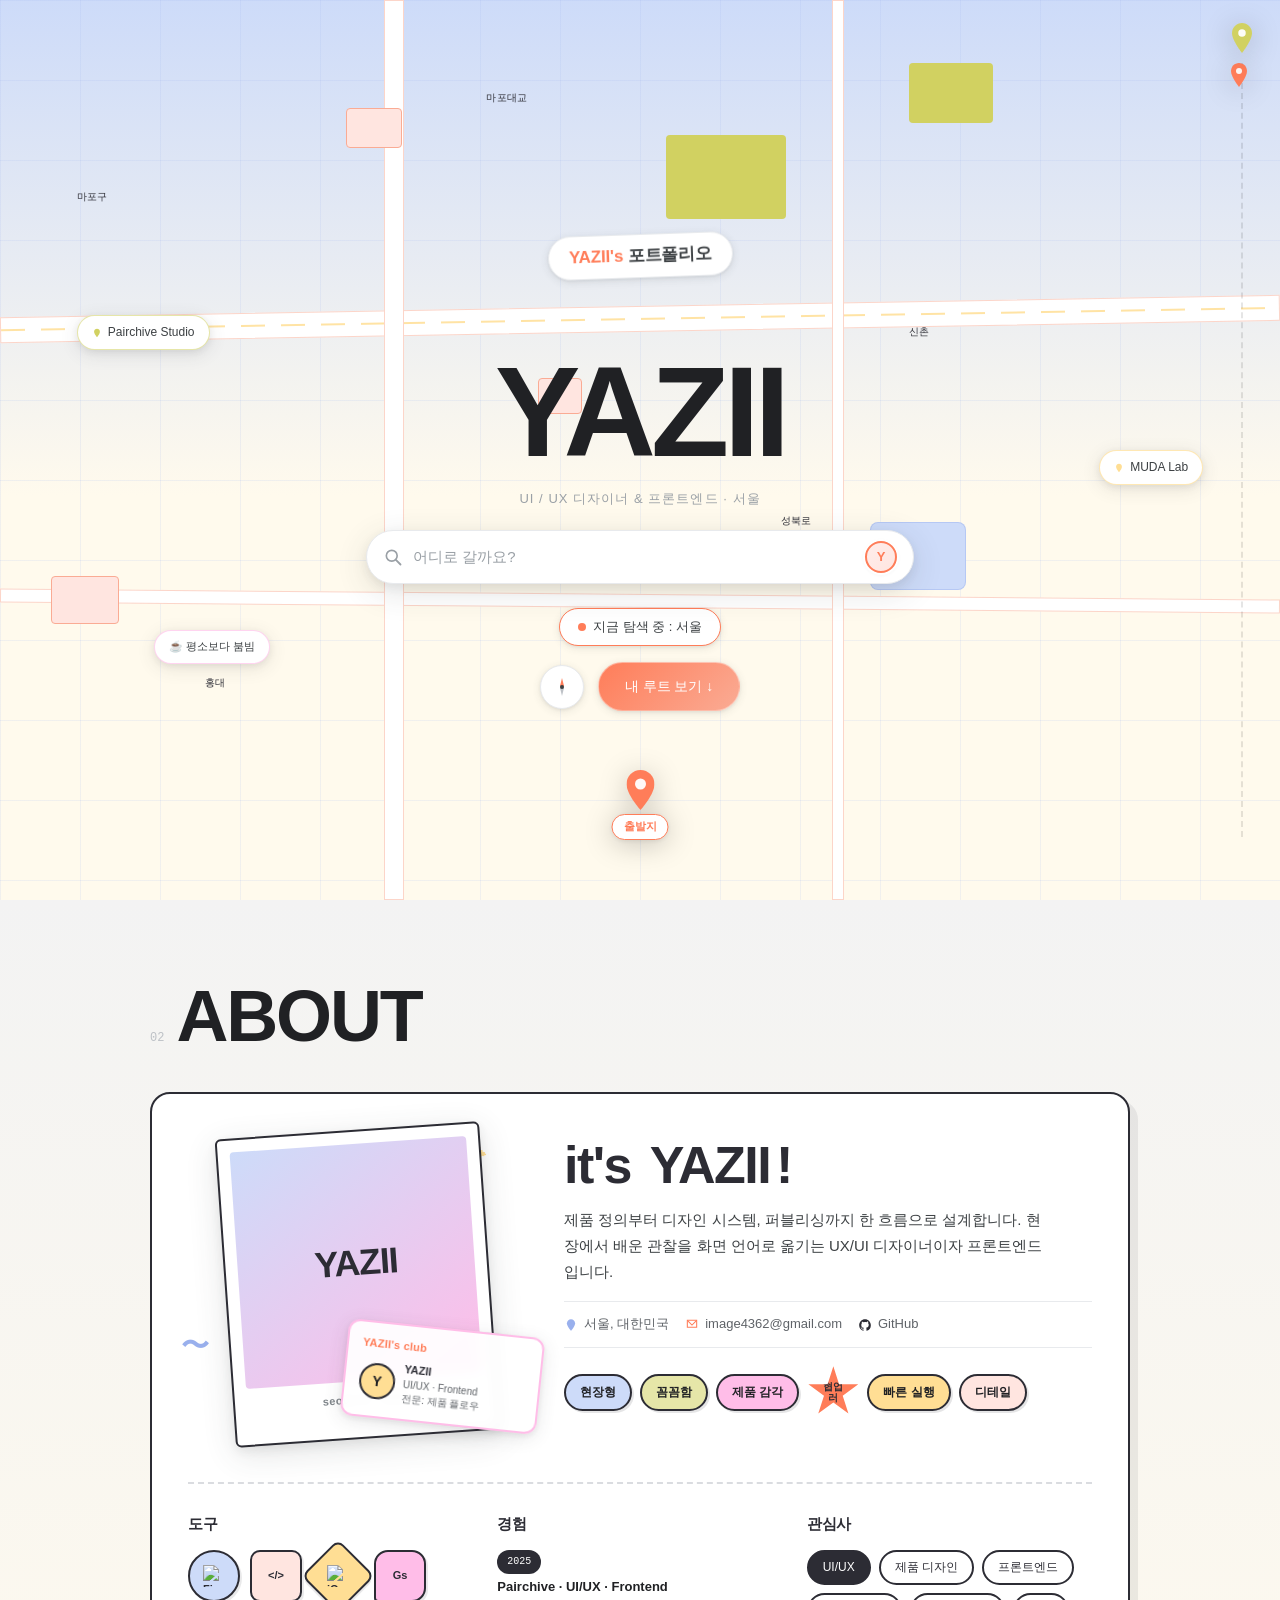
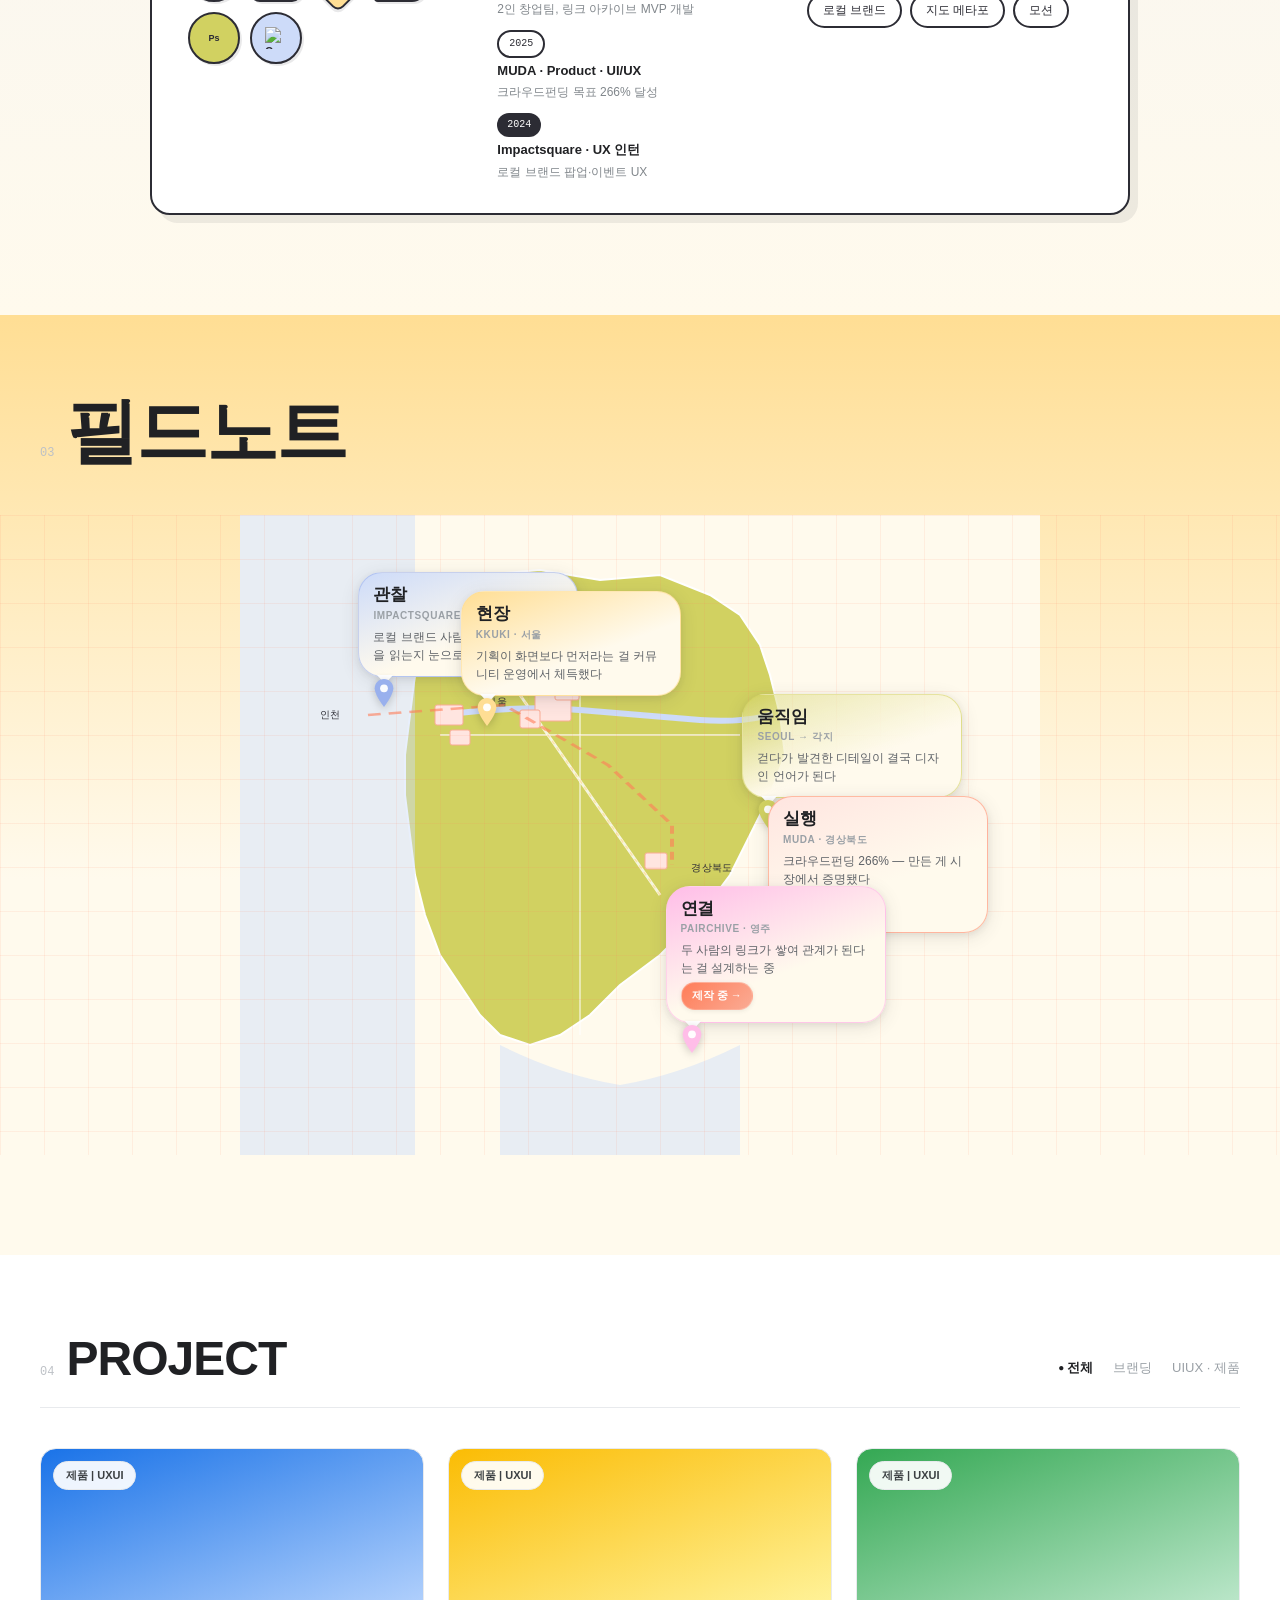
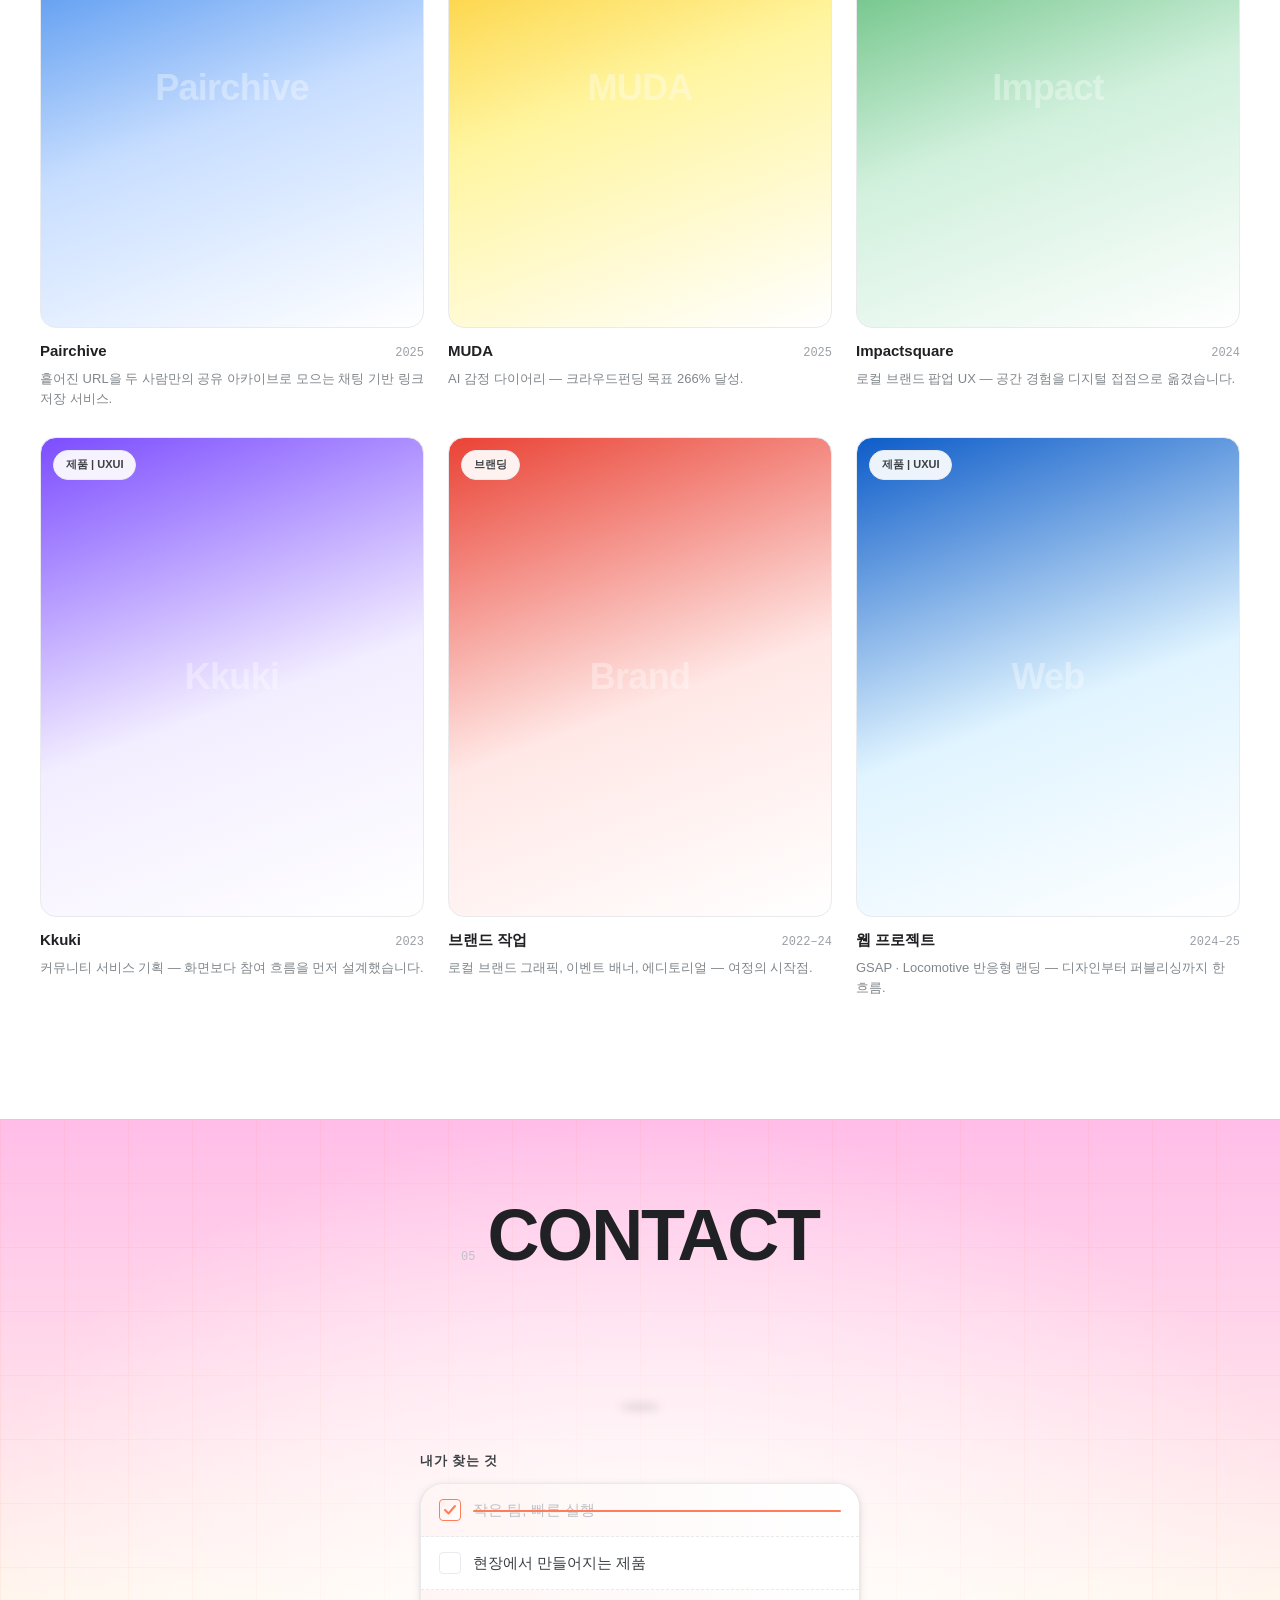
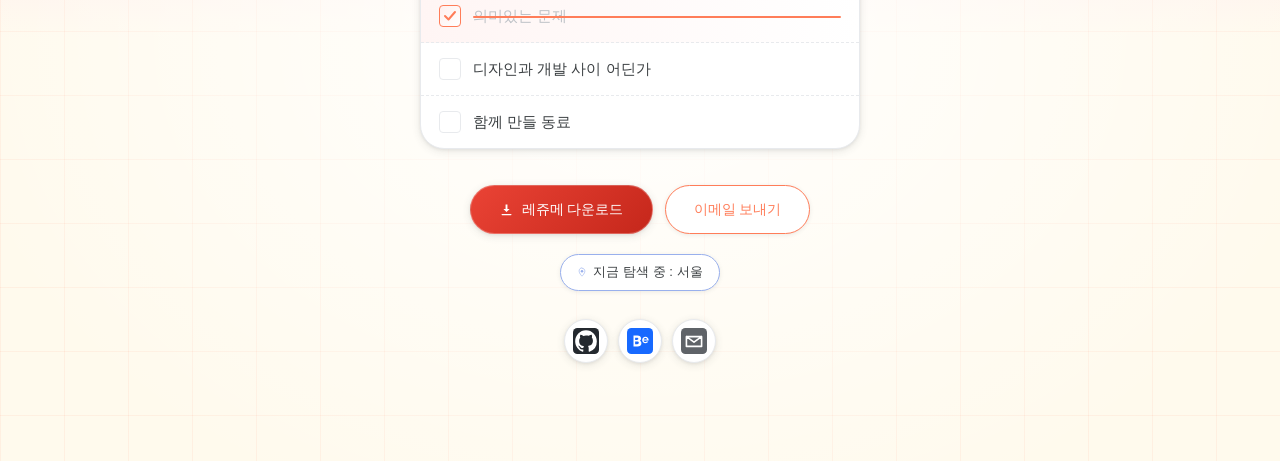
==== commit 27c7faf0: "레이아웃 수정" ====
--- a/index.html
+++ b/index.html
@@ -3,7 +3,7 @@
 <head>
   <meta charset="UTF-8">
   <meta name="viewport" content="width=device-width, initial-scale=1.0">
-  <title>yazii — UX/UI Designer & Frontend</title>
+  <title>YAZII — UX/UI 디자이너 &amp; 프론트엔드</title>
   <link rel="stylesheet" href="https://cdn.jsdelivr.net/npm/locomotive-scroll@4.1.4/dist/locomotive-scroll.min.css">
   <link rel="stylesheet" href="css/tokens.css">
   <link rel="stylesheet" href="css/common.css">
@@ -17,11 +17,22 @@
 </head>
 <body>
 
-<!-- 스크롤 발자국 (Marauder's Map) -->
+<!-- 스크롤 진행 핀 트레일 -->
 <div class="footprints" id="footprints" aria-hidden="true">
-  <div class="footprints__pin footprints__pin--start"></div>
+  <div class="footprints__route" aria-hidden="true"></div>
+  <div class="footprints__pin footprints__pin--start">
+    <svg viewBox="0 0 24 36" width="20" height="30" aria-hidden="true">
+      <path d="M12 0C5.37 0 0 5.37 0 12c0 9 12 24 12 24s12-15 12-24C24 5.37 18.63 0 12 0z" fill="var(--ngc-olive)"/>
+      <circle cx="12" cy="12" r="4.5" fill="rgba(255,255,255,0.95)"/>
+    </svg>
+  </div>
   <div class="footprints__trail" id="footprintTrail"></div>
-  <div class="footprints__pin footprints__pin--end" id="footprintEnd"></div>
+  <div class="footprints__pin footprints__pin--end" id="footprintEnd">
+    <svg viewBox="0 0 24 36" width="22" height="33" aria-hidden="true">
+      <path d="M12 0C5.37 0 0 5.37 0 12c0 9 12 24 12 24s12-15 12-24C24 5.37 18.63 0 12 0z" fill="var(--ngc-coral)"/>
+      <circle cx="12" cy="12" r="4.5" fill="rgba(255,255,255,0.95)"/>
+    </svg>
+  </div>
 </div>
 
 <div id="scroll-container" data-scroll-container>
@@ -41,11 +52,11 @@
     <div class="hero__block hero__block--building" style="top:64%;left:4%; width:68px; height:48px"></div>
     <div class="hero__block hero__block--building" style="top:12%;left:27%;width:56px; height:40px"></div>
     <div class="hero__block hero__block--building" style="top:42%;left:42%;width:44px; height:36px"></div>
-    <span class="hero__map-label" style="top:21%;left:6%">Mapo-gu</span>
-    <span class="hero__map-label" style="top:57%;left:61%">Seongbuk-ro</span>
-    <span class="hero__map-label" style="top:75%;left:16%">Hongdae</span>
-    <span class="hero__map-label" style="top:36%;left:71%">Sinchon</span>
-    <span class="hero__map-label" style="top:10%;left:38%">Mapo Bridge</span>
+    <span class="hero__map-label" style="top:21%;left:6%">마포구</span>
+    <span class="hero__map-label" style="top:57%;left:61%">성북로</span>
+    <span class="hero__map-label" style="top:75%;left:16%">홍대</span>
+    <span class="hero__map-label" style="top:36%;left:71%">신촌</span>
+    <span class="hero__map-label" style="top:10%;left:38%">마포대교</span>
   </div>
 
   <div class="hero__content">
@@ -53,13 +64,13 @@
     <!-- 중앙 3D 스티커 (Darshita-style focal graphic) -->
     <div class="hero__stage" id="heroStage">
       <div class="hero__badge" id="heroBadge" aria-hidden="true">
-        <span class="hero__badge-layer hero__badge-layer--shadow">Welcome to yazii's</span>
-        <span class="hero__badge-layer hero__badge-layer--face">Welcome to <em>yazii's</em></span>
-      </div>
-    </div>
-
-    <h1 class="hero__title" data-scroll data-scroll-speed="0.35">yazii</h1>
-    <p class="hero__subtitle">UI / UX Designer &amp; Frontend · Seoul</p>
+        <span class="hero__badge-layer hero__badge-layer--shadow">YAZII's 포트폴리오</span>
+        <span class="hero__badge-layer hero__badge-layer--face"><em>YAZII's</em> 포트폴리오</span>
+      </div>
+    </div>
+
+    <h1 class="hero__title" data-scroll data-scroll-speed="0.35">YAZII</h1>
+    <p class="hero__subtitle">UI / UX 디자이너 &amp; 프론트엔드 · 서울</p>
 
     <!-- GNB = 구글맵 검색창 (히어로 내 배치 → 스크롤 시 상단 고정) -->
     <div class="gnb-wrap" id="gnbWrap">
@@ -70,51 +81,51 @@
               <circle cx="10.5" cy="10.5" r="6.5" stroke="currentColor" stroke-width="2"/>
               <line x1="15.5" y1="15.5" x2="21" y2="21" stroke="currentColor" stroke-width="2.2" stroke-linecap="round"/>
             </svg>
-            <span class="gnb__text" id="gnbText">where are you going?</span>
+            <span class="gnb__text" id="gnbText">어디로 갈까요?</span>
             <div class="gnb__profile" aria-hidden="true">
-              <span class="gnb__profile-char">야</span>
+              <span class="gnb__profile-char">Y</span>
             </div>
           </button>
           <div class="gnb__panel" id="gnbPanel" role="navigation" aria-label="섹션 내비게이션">
             <ul class="gnb__nav" role="list">
               <li role="listitem">
-                <a href="#hero" class="gnb__nav-item" data-label="home">
+                <a href="#hero" class="gnb__nav-item" data-label="홈">
                   <span class="gnb__nav-icon" aria-hidden="true">
-                    <svg viewBox="0 0 24 24" fill="none"><path d="M12 2C8.13 2 5 5.13 5 9c0 5.25 7 13 7 13s7-7.75 7-13c0-3.87-3.13-7-7-7zm0 9.5a2.5 2.5 0 110-5 2.5 2.5 0 010 5z" fill="#EA4335"/></svg>
+                    <svg viewBox="0 0 24 24" fill="none"><path d="M12 2C8.13 2 5 5.13 5 9c0 5.25 7 13 7 13s7-7.75 7-13c0-3.87-3.13-7-7-7zm0 9.5a2.5 2.5 0 110-5 2.5 2.5 0 010 5z" fill="#FF7D59"/></svg>
                   </span>
-                  <span class="gnb__nav-label">home</span>
+                  <span class="gnb__nav-label">홈</span>
                 </a>
               </li>
               <li role="listitem">
-                <a href="#about" class="gnb__nav-item" data-label="about">
+                <a href="#about" class="gnb__nav-item" data-label="ABOUT">
                   <span class="gnb__nav-icon" aria-hidden="true">
-                    <svg viewBox="0 0 24 24" fill="none"><circle cx="12" cy="8" r="3.5" stroke="#EA4335" stroke-width="1.8"/><path d="M4 20c0-3.31 3.58-6 8-6s8 2.69 8 6" stroke="#EA4335" stroke-width="1.8" stroke-linecap="round"/></svg>
+                    <svg viewBox="0 0 24 24" fill="none"><circle cx="12" cy="8" r="3.5" stroke="#FF7D59" stroke-width="1.8"/><path d="M4 20c0-3.31 3.58-6 8-6s8 2.69 8 6" stroke="#FF7D59" stroke-width="1.8" stroke-linecap="round"/></svg>
                   </span>
-                  <span class="gnb__nav-label">about</span>
+                  <span class="gnb__nav-label">ABOUT</span>
                 </a>
               </li>
               <li role="listitem">
-                <a href="#field-notes" class="gnb__nav-item" data-label="field notes">
+                <a href="#field-notes" class="gnb__nav-item" data-label="필드노트">
                   <span class="gnb__nav-icon" aria-hidden="true">
-                    <svg viewBox="0 0 24 24" fill="none"><rect x="5" y="3" width="14" height="18" rx="2" stroke="#EA4335" stroke-width="1.8"/><path d="M9 8h6M9 12h6M9 16h4" stroke="#EA4335" stroke-width="1.8" stroke-linecap="round"/></svg>
+                    <svg viewBox="0 0 24 24" fill="none"><rect x="5" y="3" width="14" height="18" rx="2" stroke="#FF7D59" stroke-width="1.8"/><path d="M9 8h6M9 12h6M9 16h4" stroke="#FF7D59" stroke-width="1.8" stroke-linecap="round"/></svg>
                   </span>
-                  <span class="gnb__nav-label">field notes</span>
+                  <span class="gnb__nav-label">필드노트</span>
                 </a>
               </li>
               <li role="listitem">
-                <a href="#work" class="gnb__nav-item" data-label="work">
+                <a href="#work" class="gnb__nav-item" data-label="PROJECT">
                   <span class="gnb__nav-icon" aria-hidden="true">
-                    <svg viewBox="0 0 24 24" fill="none"><rect x="3" y="3" width="7" height="7" rx="1.5" stroke="#EA4335" stroke-width="1.8"/><rect x="14" y="3" width="7" height="7" rx="1.5" stroke="#EA4335" stroke-width="1.8"/><rect x="3" y="14" width="7" height="7" rx="1.5" stroke="#EA4335" stroke-width="1.8"/><rect x="14" y="14" width="7" height="7" rx="1.5" stroke="#EA4335" stroke-width="1.8"/></svg>
+                    <svg viewBox="0 0 24 24" fill="none"><rect x="3" y="3" width="7" height="7" rx="1.5" stroke="#FF7D59" stroke-width="1.8"/><rect x="14" y="3" width="7" height="7" rx="1.5" stroke="#FF7D59" stroke-width="1.8"/><rect x="3" y="14" width="7" height="7" rx="1.5" stroke="#FF7D59" stroke-width="1.8"/><rect x="14" y="14" width="7" height="7" rx="1.5" stroke="#FF7D59" stroke-width="1.8"/></svg>
                   </span>
-                  <span class="gnb__nav-label">selected work</span>
+                  <span class="gnb__nav-label">PROJECT</span>
                 </a>
               </li>
               <li role="listitem">
-                <a href="#contact" class="gnb__nav-item" data-label="contact">
+                <a href="#contact" class="gnb__nav-item" data-label="CONTACT">
                   <span class="gnb__nav-icon" aria-hidden="true">
-                    <svg viewBox="0 0 24 24" fill="none"><path d="M4 4h16v12H4z" stroke="#EA4335" stroke-width="1.8" stroke-linejoin="round"/><path d="M4 4l8 8 8-8" stroke="#EA4335" stroke-width="1.8" stroke-linecap="round"/></svg>
+                    <svg viewBox="0 0 24 24" fill="none"><path d="M4 4h16v12H4z" stroke="#FF7D59" stroke-width="1.8" stroke-linejoin="round"/><path d="M4 4l8 8 8-8" stroke="#FF7D59" stroke-width="1.8" stroke-linecap="round"/></svg>
                   </span>
-                  <span class="gnb__nav-label">contact</span>
+                  <span class="gnb__nav-label">CONTACT</span>
                 </a>
               </li>
             </ul>
@@ -123,27 +134,27 @@
       </header>
     </div>
 
-    <div class="hero__location" aria-label="현재 위치: Seoul">
+    <div class="hero__location" aria-label="현재 위치: 서울">
       <div class="hero__location-dot" aria-hidden="true"></div>
-      currently exploring : Seoul
+      지금 탐색 중 : 서울
     </div>
 
     <div class="hero__bottom">
       <div class="hero__compass" aria-hidden="true">
         <svg width="24" height="24" viewBox="0 0 24 24" fill="none">
-          <polygon points="12,3 14,11 12,13 10,11" fill="#EA4335"/>
+          <polygon points="12,3 14,11 12,13 10,11" fill="#FF7D59"/>
           <polygon points="12,21 14,13 12,11 10,13" fill="#BDC1C6"/>
           <circle cx="12" cy="12" r="2" fill="#3C4043"/>
         </svg>
       </div>
-      <a href="#work" class="hero__cta" aria-label="작업물 보러 가기">See my route ↓</a>
+      <a href="#work" class="hero__cta" aria-label="프로젝트 보러 가기">내 루트 보기 ↓</a>
     </div>
   </div>
 
   <!-- 출발 핀 -->
   <div class="hero__origin-pin" aria-label="출발지">
     <svg width="28" height="40" viewBox="0 0 28 40" xmlns="http://www.w3.org/2000/svg" aria-hidden="true">
-      <path d="M14 0C6.27 0 0 6.27 0 14c0 10.5 14 26 14 26S28 24.5 28 14C28 6.27 21.73 0 14 0z" fill="#1A73E8"/>
+      <path d="M14 0C6.27 0 0 6.27 0 14c0 10.5 14 26 14 26S28 24.5 28 14C28 6.27 21.73 0 14 0z" fill="#FF7D59"/>
       <circle cx="14" cy="14" r="5.5" fill="rgba(255,255,255,0.95)"/>
     </svg>
     <span class="hero__origin-label">출발지</span>
@@ -151,14 +162,14 @@
 
   <!-- 플로팅 장소 칩 -->
   <div class="hero__place-chip hero__place-chip--1" aria-hidden="true">
-    <svg width="10" height="10" viewBox="0 0 24 24" fill="none"><path d="M12 2C8.13 2 5 5.13 5 9c0 5.25 7 13 7 13s7-7.75 7-13c0-3.87-3.13-7-7-7z" fill="#34A853"/></svg>
+    <svg width="10" height="10" viewBox="0 0 24 24" fill="none"><path d="M12 2C8.13 2 5 5.13 5 9c0 5.25 7 13 7 13s7-7.75 7-13c0-3.87-3.13-7-7-7z" fill="#D1D161"/></svg>
     Pairchive Studio
   </div>
   <div class="hero__place-chip hero__place-chip--2" aria-hidden="true">
-    <svg width="10" height="10" viewBox="0 0 24 24" fill="none"><path d="M12 2C8.13 2 5 5.13 5 9c0 5.25 7 13 7 13s7-7.75 7-13c0-3.87-3.13-7-7-7z" fill="#FBBC04"/></svg>
+    <svg width="10" height="10" viewBox="0 0 24 24" fill="none"><path d="M12 2C8.13 2 5 5.13 5 9c0 5.25 7 13 7 13s7-7.75 7-13c0-3.87-3.13-7-7-7z" fill="#FFDE94"/></svg>
     MUDA Lab
   </div>
-  <div class="hero__place-chip hero__place-chip--3" aria-hidden="true">☕ Busier than usual</div>
+  <div class="hero__place-chip hero__place-chip--3" aria-hidden="true">☕ 평소보다 붐빔</div>
 
 </section>
 
@@ -167,88 +178,127 @@
 
   <div class="about__header">
     <span class="about__sec-num">02</span>
-    <h2 class="about__sec-title">about</h2>
-  </div>
-
-  <div class="about__card">
-    <!-- 왼쪽 -->
-    <div class="about__photo-col">
-      <div class="about__avatar" aria-label="야지 프로필 이미지">
-        <span class="about__avatar-text">야지</span>
-      </div>
-      <div class="about__role-pill">UI/UX Designer</div>
-    </div>
-
-    <!-- 오른쪽 -->
-    <div class="about__info-col">
-      <h3 class="about__name">yazii</h3>
-      <p class="about__location-line">
-        <svg width="12" height="12" viewBox="0 0 24 24" fill="none" aria-hidden="true"><path d="M12 2C8.13 2 5 5.13 5 9c0 5.25 7 13 7 13s7-7.75 7-13c0-3.87-3.13-7-7-7z" fill="#1A73E8"/></svg>
-        UX/UI Designer based in Seoul
-      </p>
-
-      <span class="about__tag">
-        <svg width="10" height="10" viewBox="0 0 16 16" fill="none" aria-hidden="true"><path d="M8 1l1.8 3.6L14 5.6l-3 2.9.7 4.1L8 10.4l-3.7 2.2.7-4.1-3-2.9 4.2-.6L8 1z" fill="#3C4043"/></svg>
-        현장형 기획
-      </span>
-
-      <p class="about__bio">
-        제품 정의 · 디자인 시스템 · 퍼블리싱까지<br>하나의 흐름으로 설계합니다
-      </p>
-      <hr class="about__divider" aria-hidden="true">
-
-      <p class="about__tools-title">TOOLS</p>
-      <ul class="tools-list" aria-label="사용 툴 목록">
-        <li class="tool-row">
-          <div class="tool-row__id">
-            <img class="tool-row__ico" src="https://www.figma.com/favicon.ico" alt="Figma" width="16" height="16" loading="lazy">
-            <span class="tool-row__name">Figma</span>
-          </div>
-          <div class="tool-row__bar-track"><div class="tool-row__bar tool-row__bar--red" style="width:92%"></div></div>
-        </li>
-        <li class="tool-row">
-          <div class="tool-row__id">
-            <span class="tool-row__ico tool-row__ico--html" aria-hidden="true">&lt;/&gt;</span>
-            <span class="tool-row__name">HTML / CSS / JS</span>
-          </div>
-          <div class="tool-row__bar-track"><div class="tool-row__bar tool-row__bar--red" style="width:88%"></div></div>
-        </li>
-        <li class="tool-row">
-          <div class="tool-row__id">
-            <img class="tool-row__ico" src="https://jquery.com/favicon.ico" alt="jQuery" width="16" height="16" loading="lazy">
-            <span class="tool-row__name">jQuery</span>
-          </div>
-          <div class="tool-row__bar-track"><div class="tool-row__bar tool-row__bar--amber" style="width:65%"></div></div>
-        </li>
-        <li class="tool-row">
-          <div class="tool-row__id">
-            <img class="tool-row__ico" src="https://gsap.com/favicon.ico" alt="GSAP" width="16" height="16" loading="lazy" onerror="this.style.background='#88CE02';this.alt='G'">
-            <span class="tool-row__name">GSAP / Locomotive</span>
-          </div>
-          <div class="tool-row__bar-track"><div class="tool-row__bar tool-row__bar--amber" style="width:60%"></div></div>
-        </li>
-        <li class="tool-row">
-          <div class="tool-row__id">
-            <img class="tool-row__ico" src="https://www.adobe.com/favicon.ico" alt="Photoshop" width="16" height="16" loading="lazy">
-            <span class="tool-row__name">Photoshop</span>
-          </div>
-          <div class="tool-row__bar-track"><div class="tool-row__bar tool-row__bar--amber" style="width:58%"></div></div>
-        </li>
-        <li class="tool-row">
-          <div class="tool-row__id">
-            <img class="tool-row__ico" src="https://reactjs.org/favicon.ico" alt="React" width="16" height="16" loading="lazy">
-            <span class="tool-row__name">React / TypeScript</span>
-          </div>
-          <div class="tool-row__bar-track"><div class="tool-row__bar tool-row__bar--gray" style="width:35%"></div></div>
-        </li>
-        <li class="tool-row">
-          <div class="tool-row__id">
-            <img class="tool-row__ico" src="https://www.cursor.com/favicon.ico" alt="Cursor" width="16" height="16" loading="lazy">
-            <span class="tool-row__name">Cursor (AI vibe coding)</span>
-          </div>
-          <div class="tool-row__bar-track"><div class="tool-row__bar tool-row__bar--red" style="width:90%"></div></div>
-        </li>
-      </ul>
+    <h2 class="about__sec-title">ABOUT</h2>
+  </div>
+
+  <div class="about__sheet">
+
+    <div class="about__hero-row">
+
+      <!-- 왼쪽: 폴라로이드 + ID 카드 콜라주 -->
+      <div class="about__collage">
+        <span class="about__sticker about__sticker--star" aria-hidden="true">✦</span>
+        <span class="about__sticker about__sticker--squiggle" aria-hidden="true">〜</span>
+        <span class="about__sticker about__sticker--daisy" aria-hidden="true"></span>
+
+        <figure class="about__polaroid">
+          <div class="about__polaroid-photo" aria-label="YAZII 프로필">YAZII</div>
+          <figcaption class="about__polaroid-cap">seoul, kr · 2025</figcaption>
+        </figure>
+
+        <div class="about__id-card" aria-label="프로필 카드">
+          <p class="about__id-title">YAZII's club</p>
+          <div class="about__id-row">
+            <div class="about__id-avatar" aria-hidden="true">Y</div>
+            <div class="about__id-meta">
+              <strong>YAZII</strong>
+              UI/UX · Frontend<br>
+              전문: 제품 플로우
+            </div>
+          </div>
+        </div>
+      </div>
+
+      <!-- 오른쪽: 소개 -->
+      <div class="about__intro">
+        <h3 class="about__name">it's <span class="about__name-mark">YAZII</span>!</h3>
+        <p class="about__bio">
+          제품 정의부터 디자인 시스템, 퍼블리싱까지 한 흐름으로 설계합니다.
+          현장에서 배운 관찰을 화면 언어로 옮기는 UX/UI 디자이너이자 프론트엔드입니다.
+        </p>
+
+        <div class="about__contact-row">
+          <span class="about__contact-item">
+            <svg width="14" height="14" viewBox="0 0 24 24" fill="none" aria-hidden="true"><path d="M12 2C8.13 2 5 5.13 5 9c0 5.25 7 13 7 13s7-7.75 7-13c0-3.87-3.13-7-7-7z" fill="#99B0ED"/></svg>
+            서울, 대한민국
+          </span>
+          <a href="mailto:image4362@gmail.com" class="about__contact-item">
+            <svg width="14" height="14" viewBox="0 0 24 24" fill="none" aria-hidden="true"><path d="M4 4h16v12H4z" stroke="#FF7D59" stroke-width="1.8"/><path d="M4 4l8 8 8-8" stroke="#FF7D59" stroke-width="1.8"/></svg>
+            image4362@gmail.com
+          </a>
+          <a href="https://github.com/Yazii4362" class="about__contact-item" target="_blank" rel="noopener noreferrer">
+            <svg width="14" height="14" viewBox="0 0 24 24" fill="#2C2C34" aria-hidden="true"><path d="M12 2C6.48 2 2 6.58 2 12.26c0 4.52 2.87 8.35 6.84 9.7.5.1.68-.22.68-.48 0-.24-.01-.87-.01-1.7-2.78.62-3.37-1.36-3.37-1.36-.45-1.17-1.12-1.48-1.12-1.48-.92-.64.07-.63.07-.63 1.02.07 1.55 1.07 1.55 1.07.9 1.57 2.36 1.12 2.94.86.09-.67.35-1.12.64-1.38-2.22-.26-4.56-1.14-4.56-5.07 0-1.12.39-2.03 1.03-2.75-.1-.26-.45-1.32.1-2.74 0 0 .84-.27 2.75 1.05A9.2 9.2 0 0112 6.84c.85.004 1.71.12 2.51.35 1.91-1.32 2.75-1.05 2.75-1.05.55 1.42.2 2.48.1 2.74.64.72 1.03 1.63 1.03 2.75 0 3.94-2.34 4.81-4.57 5.07.36.32.68.94.68 1.9 0 1.37-.01 2.47-.01 2.8 0 .27.18.59.69.48A10.03 10.03 0 0022 12.26C22 6.58 17.52 2 12 2z"/></svg>
+            GitHub
+          </a>
+        </div>
+
+        <div class="about__traits" aria-label="키워드">
+          <span class="about__trait about__trait--blue">현장형</span>
+          <span class="about__trait about__trait--green">꼼꼼함</span>
+          <span class="about__trait about__trait--pink">제품 감각</span>
+          <span class="about__trait-burst" aria-hidden="true">협업<br>러</span>
+          <span class="about__trait about__trait--yellow">빠른 실행</span>
+          <span class="about__trait about__trait--peach">디테일</span>
+        </div>
+      </div>
+    </div>
+
+    <hr class="about__dash" aria-hidden="true">
+
+    <!-- 하단: 도구 · 경험 · 관심사 -->
+    <div class="about__grid">
+
+      <div class="about__block">
+        <h4 class="about__block-title">도구</h4>
+        <div class="about__software" aria-label="사용 도구">
+          <span class="about__soft-chip about__soft-chip--round" title="Figma">
+            <img src="https://www.figma.com/favicon.ico" alt="Figma" width="22" height="22" loading="lazy">
+          </span>
+          <span class="about__soft-chip about__soft-chip--square" title="HTML/CSS/JS">&lt;/&gt;</span>
+          <span class="about__soft-chip about__soft-chip--diamond" title="jQuery">
+            <img src="https://jquery.com/favicon.ico" alt="jQuery" width="18" height="18" loading="lazy">
+          </span>
+          <span class="about__soft-chip about__soft-chip--flower" title="GSAP">Gs</span>
+          <span class="about__soft-chip about__soft-chip--olive" title="Photoshop">Ps</span>
+          <span class="about__soft-chip about__soft-chip--round" title="Cursor">
+            <img src="https://www.cursor.com/favicon.ico" alt="Cursor" width="22" height="22" loading="lazy">
+          </span>
+        </div>
+      </div>
+
+      <div class="about__block">
+        <h4 class="about__block-title">경험</h4>
+        <ul class="about__exp-list">
+          <li class="about__exp-item">
+            <span class="about__exp-date">2025</span>
+            <p class="about__exp-role">Pairchive · UI/UX · Frontend</p>
+            <p class="about__exp-desc">2인 창업팀, 링크 아카이브 MVP 개발</p>
+          </li>
+          <li class="about__exp-item">
+            <span class="about__exp-date about__exp-date--outline">2025</span>
+            <p class="about__exp-role">MUDA · Product · UI/UX</p>
+            <p class="about__exp-desc">크라우드펀딩 목표 266% 달성</p>
+          </li>
+          <li class="about__exp-item">
+            <span class="about__exp-date">2024</span>
+            <p class="about__exp-role">Impactsquare · UX 인턴</p>
+            <p class="about__exp-desc">로컬 브랜드 팝업·이벤트 UX</p>
+          </li>
+        </ul>
+      </div>
+
+      <div class="about__block">
+        <h4 class="about__block-title">관심사</h4>
+        <div class="about__pills">
+          <span class="about__pill about__pill--fill">UI/UX</span>
+          <span class="about__pill">제품 디자인</span>
+          <span class="about__pill">프론트엔드</span>
+          <span class="about__pill">로컬 브랜드</span>
+          <span class="about__pill">지도 메타포</span>
+          <span class="about__pill">모션</span>
+        </div>
+      </div>
+
     </div>
   </div>
 
@@ -259,7 +309,7 @@
 
   <div class="fn__header">
     <span class="fn__sec-num">03</span>
-    <h2 class="fn__sec-title">field notes</h2>
+    <h2 class="fn__sec-title">필드노트</h2>
   </div>
 
   <div class="fn__canvas" aria-label="한국 지도 위 필드 노트">
@@ -267,7 +317,7 @@
     <!-- 한국 지도 SVG (인천-서울-경상북도 영주 구간) -->
     <svg class="fn__korea-map" viewBox="0 0 800 640" xmlns="http://www.w3.org/2000/svg" aria-hidden="true">
       <!-- 바다 배경 -->
-      <rect width="800" height="640" fill="#E8E0D5"/>
+      <rect width="800" height="640" fill="#FFFAED"/>
       <!-- 한국 본토 실루엣 (단순화) -->
       <path d="M 200 80 L 240 60 L 300 55 L 360 65 L 420 60 L 470 80 L 500 100
                L 520 130 L 530 160 L 540 200 L 545 240 L 530 280 L 510 320
@@ -275,30 +325,30 @@
                L 290 530 L 260 520 L 240 500 L 220 470 L 200 440
                L 185 400 L 175 360 L 170 320 L 165 280 L 165 240
                L 170 200 L 175 160 L 185 130 L 200 100 Z"
-            fill="#C8DCA0" stroke="#FFFFFF" stroke-width="2"/>
+            fill="#D1D161" stroke="#FFFFFF" stroke-width="2"/>
       <!-- 도로/고속도로 -->
       <line x1="280" y1="180" x2="420" y2="380" stroke="#FFFFFF" stroke-width="3" opacity="0.8"/>
       <line x1="200" y1="220" x2="500" y2="220" stroke="#FFFFFF" stroke-width="2" opacity="0.6"/>
       <line x1="340" y1="100" x2="340" y2="520" stroke="#FFFFFF" stroke-width="2" opacity="0.5"/>
       <!-- 노란 도로 -->
-      <line x1="280" y1="180" x2="420" y2="380" stroke="#FFF3C8" stroke-width="1.5" stroke-dasharray="4,4" opacity="0.7"/>
+      <line x1="280" y1="180" x2="420" y2="380" stroke="#FFDE94" stroke-width="1.5" stroke-dasharray="4,4" opacity="0.7"/>
       <!-- 강 (한강) -->
       <path d="M 200 200 Q 280 190 340 195 Q 400 200 460 205 Q 500 208 530 200"
-            stroke="#A8D4E8" stroke-width="6" fill="none" stroke-linecap="round"/>
+            stroke="#CDDBF9" stroke-width="6" fill="none" stroke-linecap="round"/>
       <!-- 서해 -->
-      <rect x="0" y="0" width="175" height="640" fill="#A8D4E8" opacity="0.4" rx="0"/>
+      <rect x="0" y="0" width="175" height="640" fill="#CDDBF9" opacity="0.45" rx="0"/>
       <!-- 남해 -->
       <path d="M 260 530 Q 320 560 380 570 Q 440 560 500 530 L 500 640 L 260 640 Z"
-            fill="#A8D4E8" opacity="0.4"/>
+            fill="#CDDBF9" opacity="0.45"/>
       <!-- 인천 도시 블록 -->
-      <rect x="195" y="190" width="28" height="20" fill="#DDDBD5" stroke="#CECCCA" stroke-width="1" rx="2"/>
-      <rect x="210" y="215" width="20" height="15" fill="#DDDBD5" stroke="#CECCCA" stroke-width="1" rx="2"/>
+      <rect x="195" y="190" width="28" height="20" fill="#FFE5E0" stroke="#FAAB94" stroke-width="1" rx="2"/>
+      <rect x="210" y="215" width="20" height="15" fill="#FFE5E0" stroke="#FAAB94" stroke-width="1" rx="2"/>
       <!-- 서울 도시 블록 -->
-      <rect x="295" y="178" width="36" height="28" fill="#DDDBD5" stroke="#CECCCA" stroke-width="1" rx="2"/>
-      <rect x="315" y="165" width="24" height="20" fill="#DDDBD5" stroke="#CECCCA" stroke-width="1" rx="2"/>
-      <rect x="280" y="195" width="20" height="18" fill="#DDDBD5" stroke="#CECCCA" stroke-width="1" rx="2"/>
+      <rect x="295" y="178" width="36" height="28" fill="#FFE5E0" stroke="#FAAB94" stroke-width="1" rx="2"/>
+      <rect x="315" y="165" width="24" height="20" fill="#FFE5E0" stroke="#FAAB94" stroke-width="1" rx="2"/>
+      <rect x="280" y="195" width="20" height="18" fill="#FFE5E0" stroke="#FAAB94" stroke-width="1" rx="2"/>
       <!-- 경상북도 영주 -->
-      <rect x="405" y="338" width="22" height="16" fill="#DDDBD5" stroke="#CECCCA" stroke-width="1" rx="2"/>
+      <rect x="405" y="338" width="22" height="16" fill="#FFE5E0" stroke="#FAAB94" stroke-width="1" rx="2"/>
     </svg>
 
     <div class="fn__grid" aria-hidden="true"></div>
@@ -312,7 +362,7 @@
     <!-- 경로 점선 -->
     <svg class="fn__route" viewBox="0 0 800 640" preserveAspectRatio="none" aria-hidden="true">
       <path d="M 230 200 L 315 190 L 380 250 L 420 310 L 420 350"
-            stroke="#EA4335" stroke-width="2.5" stroke-dasharray="8 5" fill="none" opacity="0.6"/>
+            stroke="#FF7D59" stroke-width="2.5" stroke-dasharray="8 5" fill="none" opacity="0.6"/>
     </svg>
 
     <!-- 핀 카드 1 — 관찰 (인천) -->
@@ -323,7 +373,7 @@
         <p class="fn-pin__text">로컬 브랜드 사람들이 어떻게 공간을 읽는지 눈으로 배웠다</p>
       </div>
       <svg class="fn-pin__marker" viewBox="0 0 24 36" width="20" height="28" aria-hidden="true">
-        <path d="M12 0C5.37 0 0 5.37 0 12c0 9 12 24 12 24s12-15 12-24C24 5.37 18.63 0 12 0z" fill="#1A73E8"/>
+        <path d="M12 0C5.37 0 0 5.37 0 12c0 9 12 24 12 24s12-15 12-24C24 5.37 18.63 0 12 0z" fill="#99B0ED"/>
         <circle cx="12" cy="12" r="5" fill="rgba(255,255,255,0.95)"/>
       </svg>
     </div>
@@ -336,7 +386,7 @@
         <p class="fn-pin__text">기획이 화면보다 먼저라는 걸 커뮤니티 운영에서 체득했다</p>
       </div>
       <svg class="fn-pin__marker" viewBox="0 0 24 36" width="20" height="28" aria-hidden="true">
-        <path d="M12 0C5.37 0 0 5.37 0 12c0 9 12 24 12 24s12-15 12-24C24 5.37 18.63 0 12 0z" fill="#FBBC04"/>
+        <path d="M12 0C5.37 0 0 5.37 0 12c0 9 12 24 12 24s12-15 12-24C24 5.37 18.63 0 12 0z" fill="#FFDE94"/>
         <circle cx="12" cy="12" r="5" fill="rgba(255,255,255,0.95)"/>
       </svg>
     </div>
@@ -349,7 +399,7 @@
         <p class="fn-pin__text">걷다가 발견한 디테일이 결국 디자인 언어가 된다</p>
       </div>
       <svg class="fn-pin__marker" viewBox="0 0 24 36" width="20" height="28" aria-hidden="true">
-        <path d="M12 0C5.37 0 0 5.37 0 12c0 9 12 24 12 24s12-15 12-24C24 5.37 18.63 0 12 0z" fill="#34A853"/>
+        <path d="M12 0C5.37 0 0 5.37 0 12c0 9 12 24 12 24s12-15 12-24C24 5.37 18.63 0 12 0z" fill="#D1D161"/>
         <circle cx="12" cy="12" r="5" fill="rgba(255,255,255,0.95)"/>
       </svg>
     </div>
@@ -363,7 +413,7 @@
         <span class="fn-pin__stat">266%</span>
       </div>
       <svg class="fn-pin__marker" viewBox="0 0 24 36" width="20" height="28" aria-hidden="true">
-        <path d="M12 0C5.37 0 0 5.37 0 12c0 9 12 24 12 24s12-15 12-24C24 5.37 18.63 0 12 0z" fill="#EA4335"/>
+        <path d="M12 0C5.37 0 0 5.37 0 12c0 9 12 24 12 24s12-15 12-24C24 5.37 18.63 0 12 0z" fill="#FF7D59"/>
         <circle cx="12" cy="12" r="5" fill="rgba(255,255,255,0.95)"/>
       </svg>
     </div>
@@ -374,10 +424,10 @@
         <span class="fn-pin__keyword">연결</span>
         <span class="fn-pin__place">Pairchive · 영주</span>
         <p class="fn-pin__text">두 사람의 링크가 쌓여 관계가 된다는 걸 설계하는 중</p>
-        <span class="fn-pin__badge">building now →</span>
+        <span class="fn-pin__badge">제작 중 →</span>
       </div>
       <svg class="fn-pin__marker" viewBox="0 0 24 36" width="20" height="28" aria-hidden="true">
-        <path d="M12 0C5.37 0 0 5.37 0 12c0 9 12 24 12 24s12-15 12-24C24 5.37 18.63 0 12 0z" fill="#9C27B0"/>
+        <path d="M12 0C5.37 0 0 5.37 0 12c0 9 12 24 12 24s12-15 12-24C24 5.37 18.63 0 12 0z" fill="#FFBDE8"/>
         <circle cx="12" cy="12" r="5" fill="rgba(255,255,255,0.95)"/>
       </svg>
     </div>
@@ -393,12 +443,12 @@
     <div class="work__top">
       <div class="work__header">
         <span class="work__sec-num">04</span>
-        <h2 class="work__sec-title">work</h2>
+        <h2 class="work__sec-title">PROJECT</h2>
       </div>
       <div class="work__filter" role="tablist" aria-label="프로젝트 필터">
-        <button type="button" class="work-filter is-active" data-filter="all" role="tab" aria-selected="true">Everything</button>
-        <button type="button" class="work-filter" data-filter="branding" role="tab" aria-selected="false">Branding</button>
-        <button type="button" class="work-filter" data-filter="product" role="tab" aria-selected="false">UIUX | Product</button>
+        <button type="button" class="work-filter is-active" data-filter="all" role="tab" aria-selected="true">전체</button>
+        <button type="button" class="work-filter" data-filter="branding" role="tab" aria-selected="false">브랜딩</button>
+        <button type="button" class="work-filter" data-filter="product" role="tab" aria-selected="false">UIUX · 제품</button>
       </div>
     </div>
 
@@ -406,7 +456,7 @@
 
       <a href="project-pairchive.html" class="work-card" data-category="product" aria-label="Pairchive">
         <div class="work-card__thumb work-card__thumb--pairchive">
-          <span class="work-card__cat">Product | UXUI</span>
+          <span class="work-card__cat">제품 | UXUI</span>
           <span class="work-card__thumb-name" aria-hidden="true">Pairchive</span>
         </div>
         <div class="work-card__meta">
@@ -414,13 +464,13 @@
             <h3 class="work-card__title">Pairchive</h3>
             <span class="work-card__year">2025</span>
           </div>
-          <p class="work-card__desc">A chat-based link archive for two — building shared relationship memory from scattered URLs.</p>
+          <p class="work-card__desc">흩어진 URL을 두 사람만의 공유 아카이브로 모으는 채팅 기반 링크 저장 서비스.</p>
         </div>
       </a>
 
       <a href="project-muda.html" class="work-card" data-category="product" aria-label="MUDA">
         <div class="work-card__thumb work-card__thumb--muda">
-          <span class="work-card__cat">Product | UXUI</span>
+          <span class="work-card__cat">제품 | UXUI</span>
           <span class="work-card__thumb-name" aria-hidden="true">MUDA</span>
         </div>
         <div class="work-card__meta">
@@ -428,13 +478,13 @@
             <h3 class="work-card__title">MUDA</h3>
             <span class="work-card__year">2025</span>
           </div>
-          <p class="work-card__desc">AI emotion diary that helps users reflect — crowdfunding reached 266% of goal.</p>
+          <p class="work-card__desc">AI 감정 다이어리 — 크라우드펀딩 목표 266% 달성.</p>
         </div>
       </a>
 
       <a href="project-impactsquare.html" class="work-card" data-category="product" aria-label="Impactsquare">
         <div class="work-card__thumb work-card__thumb--impact">
-          <span class="work-card__cat">Product | UXUI</span>
+          <span class="work-card__cat">제품 | UXUI</span>
           <span class="work-card__thumb-name" aria-hidden="true">Impact</span>
         </div>
         <div class="work-card__meta">
@@ -442,13 +492,13 @@
             <h3 class="work-card__title">Impactsquare</h3>
             <span class="work-card__year">2024</span>
           </div>
-          <p class="work-card__desc">Local brand popup UX — translating spatial experience into digital touchpoints.</p>
+          <p class="work-card__desc">로컬 브랜드 팝업 UX — 공간 경험을 디지털 접점으로 옮겼습니다.</p>
         </div>
       </a>
 
       <a href="project-kkuki.html" class="work-card" data-category="product" aria-label="Kkuki">
         <div class="work-card__thumb work-card__thumb--kkuki">
-          <span class="work-card__cat">Product | UXUI</span>
+          <span class="work-card__cat">제품 | UXUI</span>
           <span class="work-card__thumb-name" aria-hidden="true">Kkuki</span>
         </div>
         <div class="work-card__meta">
@@ -456,96 +506,69 @@
             <h3 class="work-card__title">Kkuki</h3>
             <span class="work-card__year">2023</span>
           </div>
-          <p class="work-card__desc">Community service planning — designing participation flows before screens.</p>
+          <p class="work-card__desc">커뮤니티 서비스 기획 — 화면보다 참여 흐름을 먼저 설계했습니다.</p>
         </div>
       </a>
 
       <a href="project-brand.html" class="work-card" data-category="branding" aria-label="Brand Work">
         <div class="work-card__thumb work-card__thumb--brand">
-          <span class="work-card__cat">Branding</span>
+          <span class="work-card__cat">브랜딩</span>
           <span class="work-card__thumb-name" aria-hidden="true">Brand</span>
         </div>
         <div class="work-card__meta">
           <div class="work-card__row">
-            <h3 class="work-card__title">Brand Work</h3>
+            <h3 class="work-card__title">브랜드 작업</h3>
             <span class="work-card__year">2022–24</span>
           </div>
-          <p class="work-card__desc">Local brand graphics, event banners, and editorial design — where my journey started.</p>
+          <p class="work-card__desc">로컬 브랜드 그래픽, 이벤트 배너, 에디토리얼 — 여정의 시작점.</p>
         </div>
       </a>
 
       <a href="project-web.html" class="work-card" data-category="product" aria-label="Web Projects">
         <div class="work-card__thumb work-card__thumb--web">
-          <span class="work-card__cat">Product | UXUI</span>
+          <span class="work-card__cat">제품 | UXUI</span>
           <span class="work-card__thumb-name" aria-hidden="true">Web</span>
         </div>
         <div class="work-card__meta">
           <div class="work-card__row">
-            <h3 class="work-card__title">Web Projects</h3>
+            <h3 class="work-card__title">웹 프로젝트</h3>
             <span class="work-card__year">2024–25</span>
           </div>
-          <p class="work-card__desc">Responsive landing pages with GSAP &amp; Locomotive — design to publish in one flow.</p>
+          <p class="work-card__desc">GSAP · Locomotive 반응형 랜딩 — 디자인부터 퍼블리싱까지 한 흐름.</p>
         </div>
       </a>
 
     </div>
   </div>
 </section>
-<!-- ======= 04 PROJECT ======= -->
-<section id="project" class="section project" data-scroll-section>
-  <div class="project__inner">
-    <div class="project__header">
-      <span class="project__sec-num">04</span>
-      <h2 class="project__sec-title">Projects</h2>
-    </div>
-    <div class="project__grid" aria-label="프로젝트 목록">
-      <a href="project-pairchive.html" class="project-card" data-category="product" aria-label="Pairchive">
-        <div class="project-card__thumb project-card__thumb--pairchive"></div>
-        <div class="project-card__meta">
-          <h3 class="project-card__title">Pairchive</h3>
-          <span class="project-card__year">2025</span>
-        </div>
-      </a>
-      <a href="project-muda.html" class="project-card" data-category="product" aria-label="MUDA">
-        <div class="project-card__thumb project-card__thumb--muda"></div>
-        <div class="project-card__meta">
-          <h3 class="project-card__title">MUDA</h3>
-          <span class="project-card__year">2025</span>
-        </div>
-      </a>
-      <!-- Add more project cards as needed -->
-    </div>
-  </div>
-</section>
-
 <!-- ======= 05 CONTACT ======= -->
 <section id="contact" class="section contact" data-scroll-section>
   <div class="contact__map-bg" aria-hidden="true"></div>
 
   <div class="contact__header">
     <span class="contact__sec-num">05</span>
-    <h2 class="contact__sec-title">you've arrived</h2>
+    <h2 class="contact__sec-title">CONTACT</h2>
   </div>
 
   <div class="contact__pin-wrap" aria-hidden="true">
     <svg class="contact__pin" width="64" height="96" viewBox="0 0 64 96" xmlns="http://www.w3.org/2000/svg" aria-hidden="true">
-      <path d="M32 0C14.33 0 0 14.33 0 32c0 18 32 64 32 64S64 50 64 32C64 14.33 49.67 0 32 0z" fill="#EA4335"/>
+      <path d="M32 0C14.33 0 0 14.33 0 32c0 18 32 64 32 64S64 50 64 32C64 14.33 49.67 0 32 0z" fill="#FF7D59"/>
       <circle cx="32" cy="32" r="13" fill="rgba(255,255,255,0.2)"/>
       <circle cx="32" cy="32" r="9.5" fill="rgba(255,255,255,0.92)"/>
-      <text x="32" y="37" text-anchor="middle" font-size="10" fill="#EA4335" font-family="-apple-system,BlinkMacSystemFont,sans-serif" font-weight="700">야</text>
+      <text x="32" y="37" text-anchor="middle" font-size="9" fill="#FF7D59" font-family="-apple-system,BlinkMacSystemFont,sans-serif" font-weight="700">Y</text>
     </svg>
     <div class="contact__pin-shadow"></div>
   </div>
 
   <!-- ── What I'm looking for 체크리스트 ── -->
   <div class="contact__checklist" aria-label="내가 찾는 것들">
-    <p class="contact__checklist-title">What I'm looking for</p>
+    <p class="contact__checklist-title">내가 찾는 것</p>
     <ul class="checklist">
 
       <li class="checklist__item checklist__item--done" id="chk1">
         <button class="checklist__box" aria-pressed="true" aria-label="다양한 팀, 완료됨">
           <svg class="checklist__check" viewBox="0 0 14 14" fill="none" aria-hidden="true">
-            <polyline points="2,7 5.5,10.5 12,3" stroke="#EA4335" stroke-width="2" stroke-linecap="round" stroke-linejoin="round"/>
+            <polyline points="2,7 5.5,10.5 12,3" stroke="#FF7D59" stroke-width="2" stroke-linecap="round" stroke-linejoin="round"/>
           </svg>
         </button>
         <span class="checklist__text">작은 팀, 빠른 실행</span>
@@ -555,7 +578,7 @@
       <li class="checklist__item" id="chk2">
         <button class="checklist__box" aria-pressed="false" aria-label="현장에서 만들어지는 제품, 클릭하여 체크">
           <svg class="checklist__check" viewBox="0 0 14 14" fill="none" aria-hidden="true">
-            <polyline points="2,7 5.5,10.5 12,3" stroke="#EA4335" stroke-width="2" stroke-linecap="round" stroke-linejoin="round"/>
+            <polyline points="2,7 5.5,10.5 12,3" stroke="#FF7D59" stroke-width="2" stroke-linecap="round" stroke-linejoin="round"/>
           </svg>
         </button>
         <span class="checklist__text">현장에서 만들어지는 제품</span>
@@ -565,7 +588,7 @@
       <li class="checklist__item checklist__item--done" id="chk3">
         <button class="checklist__box" aria-pressed="true" aria-label="의미있는 문제, 완료됨">
           <svg class="checklist__check" viewBox="0 0 14 14" fill="none" aria-hidden="true">
-            <polyline points="2,7 5.5,10.5 12,3" stroke="#EA4335" stroke-width="2" stroke-linecap="round" stroke-linejoin="round"/>
+            <polyline points="2,7 5.5,10.5 12,3" stroke="#FF7D59" stroke-width="2" stroke-linecap="round" stroke-linejoin="round"/>
           </svg>
         </button>
         <span class="checklist__text">의미있는 문제</span>
@@ -575,7 +598,7 @@
       <li class="checklist__item" id="chk4">
         <button class="checklist__box" aria-pressed="false" aria-label="디자인과 개발 사이, 클릭하여 체크">
           <svg class="checklist__check" viewBox="0 0 14 14" fill="none" aria-hidden="true">
-            <polyline points="2,7 5.5,10.5 12,3" stroke="#EA4335" stroke-width="2" stroke-linecap="round" stroke-linejoin="round"/>
+            <polyline points="2,7 5.5,10.5 12,3" stroke="#FF7D59" stroke-width="2" stroke-linecap="round" stroke-linejoin="round"/>
           </svg>
         </button>
         <span class="checklist__text">디자인과 개발 사이 어딘가</span>
@@ -585,7 +608,7 @@
       <li class="checklist__item" id="chk5">
         <button class="checklist__box" aria-pressed="false" aria-label="함께 만들 동료, 클릭하여 체크">
           <svg class="checklist__check" viewBox="0 0 14 14" fill="none" aria-hidden="true">
-            <polyline points="2,7 5.5,10.5 12,3" stroke="#EA4335" stroke-width="2" stroke-linecap="round" stroke-linejoin="round"/>
+            <polyline points="2,7 5.5,10.5 12,3" stroke="#FF7D59" stroke-width="2" stroke-linecap="round" stroke-linejoin="round"/>
           </svg>
         </button>
         <span class="checklist__text">함께 만들 동료</span>
@@ -603,31 +626,31 @@
       </svg>
       레쥬메 다운로드
     </a>
-    <a href="mailto:yazii@email.com" class="contact__btn contact__btn--secondary" aria-label="이메일 보내기">
+    <a href="mailto:image4362@gmail.com" class="contact__btn contact__btn--secondary" aria-label="이메일 보내기">
       이메일 보내기
     </a>
   </div>
 
   <div class="contact__loc" aria-label="현재 위치 서울">
     <svg width="10" height="10" viewBox="0 0 24 24" fill="none" aria-hidden="true">
-      <circle cx="12" cy="10" r="3" fill="#1A73E8"/>
-      <path d="M12 2C8.13 2 5 5.13 5 10c0 5.25 7 12 7 12s7-6.75 7-12c0-3.87-3.13-7-7-7z" stroke="#1A73E8" stroke-width="1.5" fill="none"/>
+      <circle cx="12" cy="10" r="3" fill="#99B0ED"/>
+      <path d="M12 2C8.13 2 5 5.13 5 10c0 5.25 7 12 7 12s7-6.75 7-12c0-3.87-3.13-7-7-7z" stroke="#99B0ED" stroke-width="1.5" fill="none"/>
     </svg>
-    currently exploring : Seoul
+    지금 탐색 중 : 서울
   </div>
 
   <div class="contact__socials" aria-label="소셜 링크">
-    <a href="https://linkedin.com" class="contact__social" target="_blank" rel="noopener noreferrer" aria-label="LinkedIn">
-      <svg viewBox="0 0 24 24" fill="none" aria-hidden="true"><rect width="24" height="24" rx="4" fill="#0A66C2"/><path d="M7 10h2v7H7v-7zm1-3a1.25 1.25 0 110 2.5A1.25 1.25 0 018 7zm4 3h2v1h.03C14.4 10.4 15.2 10 16.1 10c2.1 0 2.9 1.4 2.9 3.2V17h-2v-3.5c0-.8-.3-1.5-1.1-1.5-.9 0-1.4.6-1.4 1.5V17h-2v-7z" fill="#fff"/></svg>
-      <span>LinkedIn</span>
+    <a href="https://github.com/Yazii4362" class="contact__social" target="_blank" rel="noopener noreferrer" aria-label="GitHub">
+      <svg viewBox="0 0 24 24" fill="none" aria-hidden="true"><rect width="24" height="24" rx="4" fill="#24292F"/><path d="M12 2C6.48 2 2 6.58 2 12.26c0 4.52 2.87 8.35 6.84 9.7.5.1.68-.22.68-.48 0-.24-.01-.87-.01-1.7-2.78.62-3.37-1.36-3.37-1.36-.45-1.17-1.12-1.48-1.12-1.48-.92-.64.07-.63.07-.63 1.02.07 1.55 1.07 1.55 1.07.9 1.57 2.36 1.12 2.94.86.09-.67.35-1.12.64-1.38-2.22-.26-4.56-1.14-4.56-5.07 0-1.12.39-2.03 1.03-2.75-.1-.26-.45-1.32.1-2.74 0 0 .84-.27 2.75 1.05A9.2 9.2 0 0112 6.84c.85.004 1.71.12 2.51.35 1.91-1.32 2.75-1.05 2.75-1.05.55 1.42.2 2.48.1 2.74.64.72 1.03 1.63 1.03 2.75 0 3.94-2.34 4.81-4.57 5.07.36.32.68.94.68 1.9 0 1.37-.01 2.47-.01 2.8 0 .27.18.59.69.48A10.03 10.03 0 0022 12.26C22 6.58 17.52 2 12 2z" fill="#fff"/></svg>
+      <span>GitHub</span>
     </a>
     <a href="https://behance.net" class="contact__social" target="_blank" rel="noopener noreferrer" aria-label="Behance">
       <svg viewBox="0 0 24 24" fill="none" aria-hidden="true"><rect width="24" height="24" rx="4" fill="#1769FF"/><path d="M9.5 7H6v10h3.8c1.9 0 3.5-1.1 3.5-3 0-1-.5-1.8-1.3-2.3.6-.4 1-1.1 1-1.9 0-1.7-1.4-2.8-3.5-2.8zm-.3 4H7.5V9h1.7c.8 0 1.3.4 1.3 1s-.5 1-1.3 1zm.2 4H7.5v-2.5h1.9c.9 0 1.5.5 1.5 1.2s-.5 1.3-1.5 1.3zM15 9.5h4M17 8c-1.7 0-3 1.3-3 3s1.3 3 3 3c1.1 0 2.1-.6 2.6-1.5H18c-.3.3-.6.5-1 .5-.9 0-1.5-.6-1.6-1.5H20v-.5c0-1.7-1.3-3-3-3zm-1.5 2.5c.1-.8.7-1.3 1.5-1.3s1.4.5 1.5 1.3h-3z" fill="#fff"/></svg>
       <span>Behance</span>
     </a>
-    <a href="mailto:yazii@email.com" class="contact__social" aria-label="이메일">
+    <a href="mailto:image4362@gmail.com" class="contact__social" aria-label="이메일">
       <svg viewBox="0 0 24 24" fill="none" aria-hidden="true"><rect width="24" height="24" rx="4" fill="#5F6368"/><path d="M5 8l7 5 7-5M5 8h14v9H5V8z" stroke="#fff" stroke-width="1.5" stroke-linecap="round" stroke-linejoin="round"/></svg>
-      <span>Email</span>
+      <span>이메일</span>
     </a>
   </div>
 
--- a/css/tokens.css
+++ b/css/tokens.css
@@ -3,28 +3,48 @@
   /* ── 순백 베이스 ── */
   --white: #FFFFFF;
 
-  /* ── 구글 4색 ── */
-  --g-blue:   #1A73E8;
-  --g-red:    #EA4335;
-  --g-yellow: #FBBC04;
-  --g-green:  #34A853;
+  /* ── NGC 브랜드 팔레트 ── */
+  --ngc-olive:      #D1D161;
+  --ngc-coral:      #FF7D59;
+  --ngc-pink:       #FFBDE8;
+  --ngc-cream:      #FFFAED;
+  --ngc-periwinkle: #99B0ED;
+  --ngc-peach:      #FFE5E0;
+  --ngc-salmon:     #FAAB94;
+  --ngc-yellow:     #FFDE94;
+  --ngc-lavender:   #CDDBF9;
+  --ngc-blush:      #FFEDEA;
+  --ngc-navy:       #2C2C34;
 
-  /* ── 섹션별 배경 그라디언트 (흰+컬러) ── */
-  --bg-hero:    linear-gradient(180deg, #D4EDFF 0%, #FFFFFF 55%);
-  --bg-about:   linear-gradient(180deg, #FFFFFF 0%, #F0FBF4 100%);
-  --bg-field:   linear-gradient(180deg, #FFF8E0 0%, #FFFFFF 60%);
+  /* ── 구글 4색 → 지도 UI용 NGC 매핑 ── */
+  --g-blue:   var(--ngc-periwinkle);
+  --g-red:    var(--ngc-coral);
+  --g-yellow: var(--ngc-yellow);
+  --g-green:  var(--ngc-olive);
+
+  /* ── 섹션별 배경 (지도 구간) ── */
+  --bg-hero:    linear-gradient(180deg, var(--ngc-lavender) 0%, var(--ngc-cream) 55%);
+  --bg-about:   linear-gradient(180deg, #F3F3F3 0%, var(--ngc-cream) 100%);
+  --bg-field:   linear-gradient(180deg, var(--ngc-yellow) 0%, var(--ngc-cream) 60%);
   --bg-work:    linear-gradient(180deg, #FFFFFF 0%, #F0F4FF 100%);
-  --bg-contact: linear-gradient(180deg, #FFE8E6 0%, #FFFFFF 55%);
+  --bg-contact: linear-gradient(180deg, var(--ngc-pink) 0%, var(--ngc-cream) 55%);
 
-  /* ── 구글맵 팔레트 ── */
-  --map-bg:       #E8E0D5;
+  /* ── 지도 팔레트 ── */
+  --map-bg:       var(--ngc-cream);
   --map-road:     #FFFFFF;
-  --map-road-y:   #FFF3C8;
-  --map-grass:    #C8DCA0;
-  --map-water:    #A8D4E8;
-  --map-building: #DDDBD5;
-  --map-border:   #CECCCA;
-  --map-label:    #6E6C6A;
+  --map-road-y:   var(--ngc-yellow);
+  --map-grass:    var(--ngc-olive);
+  --map-water:    var(--ngc-lavender);
+  --map-building: var(--ngc-peach);
+  --map-border:   var(--ngc-salmon);
+  --map-label:    var(--ngc-navy);
+
+  /* ── 지도 핀 · 마커 ── */
+  --pin-1: var(--ngc-periwinkle);
+  --pin-2: var(--ngc-yellow);
+  --pin-3: var(--ngc-olive);
+  --pin-4: var(--ngc-coral);
+  --pin-5: var(--ngc-pink);
 
   /* ── 그레이 스케일 ── */
   --gray-50:  #F8F9FA;
@@ -38,20 +58,20 @@
   --gray-800: #3C4043;
   --gray-900: #202124;
 
-  /* ── 스트로크 컬러 ── */
+  /* ── 스트로크 컬러 (지도 UI) ── */
   --stroke-default: #E8EAED;
-  --stroke-blue:    #1A73E8;
-  --stroke-green:   #34A853;
-  --stroke-red:     #EA4335;
-  --stroke-yellow:  #FBBC04;
-  --stroke-purple:  #7C4DFF;
+  --stroke-blue:    var(--ngc-periwinkle);
+  --stroke-green:   var(--ngc-olive);
+  --stroke-red:     var(--ngc-coral);
+  --stroke-yellow:  var(--ngc-yellow);
+  --stroke-purple:  var(--ngc-pink);
 
-  /* ── 카드 내부 그라디언트 ── */
-  --card-blue:   linear-gradient(160deg, #EAF3FF 0%, #FFFFFF 60%);
-  --card-green:  linear-gradient(160deg, #E8F8EE 0%, #FFFFFF 60%);
-  --card-yellow: linear-gradient(160deg, #FFFBE0 0%, #FFFFFF 60%);
-  --card-red:    linear-gradient(160deg, #FFF0EE 0%, #FFFFFF 60%);
-  --card-purple: linear-gradient(160deg, #F3EEFF 0%, #FFFFFF 60%);
+  /* ── 카드 내부 그라디언트 (필드노트 핀) ── */
+  --card-blue:   linear-gradient(160deg, var(--ngc-lavender) 0%, var(--ngc-cream) 60%);
+  --card-green:  linear-gradient(160deg, rgba(209,209,97,0.45) 0%, var(--ngc-cream) 60%);
+  --card-yellow: linear-gradient(160deg, var(--ngc-yellow) 0%, var(--ngc-cream) 60%);
+  --card-red:    linear-gradient(160deg, var(--ngc-peach) 0%, var(--ngc-cream) 60%);
+  --card-purple: linear-gradient(160deg, var(--ngc-pink) 0%, var(--ngc-cream) 60%);
 
   /* ── 타이포 (Apple system stack) ── */
   --sans: -apple-system, BlinkMacSystemFont, "SF Pro Text", "SF Pro Display", "Apple SD Gothic Neo", "Noto Sans KR", "Helvetica Neue", Arial, sans-serif;
--- a/css/common.css
+++ b/css/common.css
@@ -31,7 +31,7 @@
   width: 100%;
   min-height: 100vh;
   position: relative;
-  overflow: hidden;
+  overflow: visible;
 }
 
 /* ── 스트로크 카드 (공통) ── */
--- a/css/gnb.css
+++ b/css/gnb.css
@@ -55,8 +55,8 @@
 .gnb__profile {
   width: 32px; height: 32px;
   border-radius: 50%;
-  background: linear-gradient(135deg, #FFF0EE 0%, #FFE8D6 100%);
-  border: 2px solid var(--g-red);
+  background: linear-gradient(135deg, var(--ngc-blush) 0%, var(--ngc-peach) 100%);
+  border: 2px solid var(--ngc-coral);
   display: flex; align-items: center; justify-content: center;
   flex-shrink: 0;
   box-shadow: 0 0 0 2px var(--white), var(--sh-xs);
@@ -64,12 +64,12 @@
 }
 .gnb__input-row:hover .gnb__profile {
   transform: scale(1.06);
-  box-shadow: 0 0 0 2px var(--white), 0 2px 8px rgba(234,67,53,0.25);
+  box-shadow: 0 0 0 2px var(--white), 0 2px 8px rgba(255,125,89,0.28);
 }
 .gnb__profile-char {
   font-family: var(--sans);
   font-size: 13px; font-weight: 700;
-  color: var(--g-red);
+  color: var(--ngc-coral);
   line-height: 1;
   user-select: none;
 }
@@ -108,8 +108,8 @@
 .gnb__nav-item:last-child { border-bottom: none; }
 .gnb__nav-item:hover { background: var(--gray-50); }
 .gnb__nav-item.is-active { background: linear-gradient(90deg, #EAF3FF, #FFFFFF); }
-.gnb__nav-item.is-active .gnb__nav-label { color: var(--g-blue); font-weight: 600; }
-.gnb__nav-item.is-active .gnb__nav-icon-wrap { color: var(--g-blue); }
+.gnb__nav-item.is-active .gnb__nav-label { color: var(--ngc-coral); font-weight: 600; }
+.gnb__nav-item.is-active .gnb__nav-icon-wrap { color: var(--ngc-coral); }
 .gnb__nav-item:focus-visible { outline: 2px solid var(--g-blue); outline-offset: -2px; }
 
 /* 왼쪽 검색 아이콘 (구글 자동완성처럼) */
--- a/css/hero.css
+++ b/css/hero.css
@@ -15,15 +15,15 @@
 .hero__map-grid {
   position: absolute; inset: 0;
   background-image:
-    linear-gradient(rgba(26,115,232,0.07) 1px, transparent 1px),
-    linear-gradient(90deg, rgba(26,115,232,0.07) 1px, transparent 1px);
+    linear-gradient(rgba(153,176,237,0.14) 1px, transparent 1px),
+    linear-gradient(90deg, rgba(153,176,237,0.14) 1px, transparent 1px);
   background-size: 80px 80px;
 }
 
 /* 도로 */
 .hero__road {
-  position: absolute; background: var(--white);
-  border: 1px solid rgba(200,198,194,0.8);
+  position: absolute; background: var(--map-road);
+  border: 1px solid rgba(250,171,148,0.5);
 }
 .hero__road--h1 { top:34%; left:0; right:0; height:26px; transform:rotate(-1deg); }
 .hero__road--h2 { top:66%; left:0; right:0; height:14px; transform:rotate(0.5deg); }
@@ -32,14 +32,14 @@
 .hero__road--h1::before {
   content: '';
   position: absolute; top:50%; left:0; right:0; height:2px;
-  background: repeating-linear-gradient(90deg,#FBBC04 0,#FBBC04 24px,transparent 24px,transparent 40px);
-  transform: translateY(-50%); opacity: 0.7;
+  background: repeating-linear-gradient(90deg, var(--map-road-y) 0, var(--map-road-y) 24px, transparent 24px, transparent 40px);
+  transform: translateY(-50%); opacity: 0.85;
 }
 
 /* 블록 */
 .hero__block { position: absolute; border-radius: 4px; }
-.hero__block--grass    { background: var(--map-grass); border: 1px solid rgba(200,220,160,0.6); }
-.hero__block--water    { background: var(--map-water); border-radius: 8px; border: 1px solid rgba(168,212,232,0.6); }
+.hero__block--grass    { background: var(--map-grass); border: 1px solid rgba(209,209,97,0.55); }
+.hero__block--water    { background: var(--map-water); border-radius: 8px; border: 1px solid rgba(153,176,237,0.45); }
 .hero__block--building { background: var(--map-building); border: 1px solid var(--map-border); }
 
 .hero__map-label {
@@ -111,7 +111,7 @@
 
 .hero__badge-layer--face em {
   font-style: normal;
-  color: var(--g-blue);
+  color: var(--ngc-coral);
   font-weight: 700;
 }
 
@@ -165,18 +165,18 @@
   display: inline-flex; align-items: center; gap: 7px;
   padding: 8px 18px; border-radius: var(--r-pill);
   background: var(--white);
-  border: 1.5px solid var(--stroke-blue);
+  border: 1.5px solid var(--stroke-red);
   box-shadow: var(--sh-sm);
   font-family: var(--sans); font-size: 13px; font-weight: 500; color: var(--gray-800);
 }
 .hero__location-dot {
-  width: 8px; height: 8px; border-radius: 50%; background: var(--g-blue);
-  border: 2px solid rgba(26,115,232,0.25);
+  width: 8px; height: 8px; border-radius: 50%; background: var(--ngc-coral);
+  border: 2px solid rgba(255,125,89,0.35);
   animation: dot-pulse 2s ease-in-out infinite;
 }
 @keyframes dot-pulse {
-  0%,100% { box-shadow: 0 0 0 0 rgba(26,115,232,0.30); }
-  50%      { box-shadow: 0 0 0 5px rgba(26,115,232,0.0); }
+  0%,100% { box-shadow: 0 0 0 0 rgba(255,125,89,0.35); }
+  50%      { box-shadow: 0 0 0 5px rgba(255,125,89,0.0); }
 }
 
 /* 하단 */
@@ -196,14 +196,14 @@
 .hero__cta {
   display: inline-flex; align-items: center; gap: 8px;
   padding: 12px 26px; border-radius: var(--r-pill);
-  background: linear-gradient(135deg, #1A73E8, #0D5CC9);
-  color: var(--white); border: 1.5px solid rgba(255,255,255,0.25);
+  background: linear-gradient(135deg, var(--ngc-coral), #FAAB94);
+  color: var(--white); border: 1.5px solid rgba(255,255,255,0.35);
   font-family: var(--sans); font-size: 14px; font-weight: 500;
-  box-shadow: var(--sh-sm), 0 0 0 0 rgba(26,115,232,0.3);
+  box-shadow: var(--sh-sm), 0 0 0 0 rgba(255,125,89,0.25);
   transition: transform 0.2s, box-shadow 0.2s;
 }
-.hero__cta:hover { transform: translateY(-2px); box-shadow: var(--sh-md), 0 0 0 4px rgba(26,115,232,0.15); }
-.hero__cta:focus-visible { outline: 2px solid var(--g-blue); outline-offset: 3px; }
+.hero__cta:hover { transform: translateY(-2px); box-shadow: var(--sh-md), 0 0 0 4px rgba(255,125,89,0.18); }
+.hero__cta:focus-visible { outline: 2px solid var(--ngc-coral); outline-offset: 3px; }
 
 /* 출발 핀 */
 .hero__origin-pin {
@@ -217,9 +217,9 @@
   50%      { transform: translateX(-50%) translateY(-8px); }
 }
 .hero__origin-label {
-  background: var(--white); border: 1.5px solid var(--stroke-blue);
+  background: var(--white); border: 1.5px solid var(--stroke-red);
   border-radius: var(--r-pill); padding: 3px 11px;
-  font-family: var(--sans); font-size: 11px; font-weight: 600; color: var(--g-blue);
+  font-family: var(--sans); font-size: 11px; font-weight: 600; color: var(--ngc-coral);
   box-shadow: var(--sh-xs); white-space: nowrap;
 }
 
@@ -234,9 +234,9 @@
   font-family: var(--sans); font-size: 12px; font-weight: 500; color: var(--gray-800);
   z-index: 3; pointer-events: none;
 }
-.hero__place-chip--1 { top:35%; left:6%;  animation: float-a 4s ease-in-out infinite; border-color: rgba(52,168,83,0.40); }
-.hero__place-chip--2 { top:50%; right:6%; animation: float-b 4s ease-in-out infinite; border-color: rgba(251,188,4,0.50); }
-.hero__place-chip--3 { top:70%; left:12%; animation: float-a 4s ease-in-out 0.8s infinite; font-size:11px; }
+.hero__place-chip--1 { top:35%; left:6%;  animation: float-a 4s ease-in-out infinite; border-color: rgba(209,209,97,0.55); }
+.hero__place-chip--2 { top:50%; right:6%; animation: float-b 4s ease-in-out infinite; border-color: rgba(255,222,148,0.7); }
+.hero__place-chip--3 { top:70%; left:12%; animation: float-a 4s ease-in-out 0.8s infinite; font-size:11px; border-color: rgba(255,189,232,0.65); }
 @keyframes float-a { 0%,100%{transform:translateY(0)}  50%{transform:translateY(-6px)} }
 @keyframes float-b { 0%,100%{transform:translateY(0)}  50%{transform:translateY(-5px)} }
 
--- a/css/about.css
+++ b/css/about.css
@@ -1,140 +1,429 @@
-/* about.css */
+/* about.css — Gen Z resume / collage 스타일 */
 
 .about {
   background: var(--bg-about);
-  display: flex; flex-direction: column; align-items: center; justify-content: center;
+  display: flex;
+  flex-direction: column;
+  align-items: center;
   padding: 80px 40px 100px;
 }
 
 .about__header {
-  width: 100%; max-width: var(--container);
-  display: flex; align-items: baseline; gap: 12px; margin-bottom: 48px;
+  width: 100%;
+  max-width: 980px;
+  display: flex;
+  align-items: baseline;
+  gap: 12px;
+  margin-bottom: 40px;
 }
 .about__sec-num { font-family: var(--mono); font-size: 12px; color: var(--gray-400); }
 .about__sec-title {
-  font-family: var(--sans); font-weight: 700;
-  font-size: clamp(40px, 6vw, 72px); letter-spacing: -0.03em;
-  color: var(--gray-900); line-height: 1;
-}
-
-/* ── 카드 ── */
-.about__card {
-  width: 100%; max-width: 860px;
-  display: grid; grid-template-columns: 260px 1fr;
+  font-family: var(--sans);
+  font-weight: 700;
+  font-size: clamp(40px, 6vw, 72px);
+  letter-spacing: -0.03em;
+  color: var(--gray-900);
+  line-height: 1;
+}
+
+/* ── 메인 시트 ── */
+.about__sheet {
+  width: 100%;
+  max-width: 980px;
   background: var(--white);
-  border: 1.5px solid var(--stroke-default);
-  border-radius: var(--r-xl);
+  border: 2px solid var(--ngc-navy);
+  border-radius: 20px;
+  box-shadow: 8px 8px 0 rgba(44, 44, 52, 0.08);
+  padding: 36px 36px 32px;
+}
+
+/* ── 상단: 콜라주 + 인트로 ── */
+.about__hero-row {
+  display: grid;
+  grid-template-columns: minmax(240px, 340px) 1fr;
+  gap: 36px;
+  align-items: start;
+}
+
+/* 왼쪽 콜라주 */
+.about__collage {
+  position: relative;
+  min-height: 320px;
+}
+
+.about__polaroid {
+  position: relative;
+  z-index: 2;
+  width: 78%;
+  margin: 0 auto;
+  padding: 12px 12px 28px;
+  background: var(--white);
+  border: 2px solid var(--ngc-navy);
+  border-radius: 6px;
   box-shadow: var(--sh-lg);
-  overflow: hidden;
-}
-
-/* 왼쪽 — green gradient */
-.about__photo-col {
-  background: linear-gradient(160deg, #D4EDDA 0%, #FFFFFF 70%);
-  border-right: 1.5px solid rgba(52,168,83,0.20);
+  transform: rotate(-4deg);
+}
+
+.about__polaroid-photo {
+  aspect-ratio: 1;
+  border-radius: 4px;
+  background: linear-gradient(145deg, var(--ngc-lavender), var(--ngc-pink));
+  display: flex;
+  align-items: center;
+  justify-content: center;
+  font-family: var(--sans);
+  font-weight: 700;
+  font-size: clamp(28px, 5vw, 36px);
+  letter-spacing: -0.03em;
+  color: var(--ngc-navy);
+}
+
+.about__polaroid-cap {
+  margin-top: 10px;
+  text-align: center;
+  font-size: 11px;
+  font-weight: 600;
+  color: var(--gray-600);
+  letter-spacing: 0.04em;
+}
+
+/* ID 카드 */
+.about__id-card {
+  position: absolute;
+  bottom: 8%;
+  right: -4%;
+  z-index: 3;
+  width: 58%;
+  padding: 12px 14px;
+  background: rgba(255, 255, 255, 0.92);
+  border: 2px solid var(--ngc-pink);
+  border-radius: 12px;
+  box-shadow: var(--sh-md);
+  transform: rotate(6deg);
+  backdrop-filter: blur(6px);
+}
+
+.about__id-title {
+  font-size: 11px;
+  font-weight: 700;
+  color: var(--ngc-coral);
+  margin-bottom: 6px;
+  letter-spacing: 0.02em;
+}
+
+.about__id-row {
+  display: flex;
+  align-items: center;
+  gap: 8px;
+}
+
+.about__id-avatar {
+  width: 36px;
+  height: 36px;
+  border-radius: 50%;
+  background: var(--ngc-yellow);
+  border: 2px solid var(--ngc-navy);
+  display: grid;
+  place-items: center;
+  font-size: 14px;
+  font-weight: 700;
+  flex-shrink: 0;
+}
+
+.about__id-meta {
+  font-size: 10px;
+  line-height: 1.45;
+  color: var(--gray-700);
+}
+
+.about__id-meta strong {
+  display: block;
+  font-size: 11px;
+  color: var(--ngc-navy);
+}
+
+/* 스티커 장식 */
+.about__sticker {
+  position: absolute;
+  pointer-events: none;
+  user-select: none;
+  line-height: 1;
+}
+.about__sticker--star {
+  top: 4%;
+  right: 12%;
+  font-size: 22px;
+  color: var(--ngc-yellow);
+  transform: rotate(12deg);
+}
+.about__sticker--squiggle {
+  bottom: 28%;
+  left: -2%;
+  font-size: 28px;
+  color: var(--ngc-periwinkle);
+  font-weight: 700;
+}
+.about__sticker--daisy {
+  bottom: 2%;
+  left: 18%;
+  width: 32px;
+  height: 32px;
+  border-radius: 50%;
+  background: var(--white);
+  border: 2px solid var(--ngc-navy);
+  box-shadow: var(--sh-xs);
+}
+.about__sticker--daisy::before {
+  content: '';
+  position: absolute;
+  inset: 6px;
+  border-radius: 50%;
+  background: var(--ngc-yellow);
+}
+
+/* 오른쪽 인트로 */
+.about__intro {
+  padding-top: 8px;
+}
+
+.about__name {
+  font-family: var(--sans);
+  font-weight: 700;
+  font-size: clamp(36px, 5.5vw, 52px);
+  line-height: 1.05;
+  letter-spacing: -0.03em;
+  color: var(--ngc-navy);
+  margin-bottom: 14px;
+}
+
+.about__name-mark {
   position: relative;
-  display: flex; flex-direction: column; align-items: center; justify-content: flex-end;
-  padding: 28px 20px 24px; min-height: 400px;
-}
-
-/* 아바타 — stroke ring */
-.about__avatar {
-  position: absolute; top: 50%; left: 50%;
-  transform: translate(-50%, -65%);
-  width: 148px; height: 148px; border-radius: 50%;
-  background: linear-gradient(135deg, #C8E8D8, #A8D4C0);
-  display: flex; align-items: center; justify-content: center;
-  /* 이미지 아바타처럼 stroke ring */
-  border: 3px solid var(--white);
-  box-shadow: 0 0 0 2.5px var(--g-green), var(--sh-md);
-  z-index: 1;
-}
-.about__avatar-text {
-  font-family: var(--sans); font-weight: 700; font-size: 32px; color: var(--gray-700);
-}
-
-/* 역할 버튼 — stroke pill with gradient */
-.about__role-pill {
-  position: relative; z-index: 1;
-  padding: 9px 22px; border-radius: var(--r-pill);
-  background: linear-gradient(135deg, #EA4335, #C5271B);
+  display: inline-block;
+  padding: 0 6px;
+}
+.about__name-mark::before {
+  content: '';
+  position: absolute;
+  left: -2px;
+  right: -2px;
+  bottom: 4px;
+  height: 0.42em;
+  background: var(--ngc-lavender);
+  z-index: -1;
+  border-radius: 4px;
+}
+
+.about__bio {
+  font-size: 15px;
+  line-height: 1.75;
+  color: var(--gray-800);
+  max-width: 480px;
+  margin-bottom: 16px;
+}
+
+.about__contact-row {
+  display: flex;
+  flex-wrap: wrap;
+  align-items: center;
+  gap: 16px;
+  padding: 12px 0;
+  border-top: 1.5px solid var(--gray-200);
+  border-bottom: 1.5px solid var(--gray-200);
+  margin-bottom: 18px;
+  font-size: 13px;
+  color: var(--gray-700);
+}
+
+.about__contact-item {
+  display: inline-flex;
+  align-items: center;
+  gap: 6px;
+  color: inherit;
+  text-decoration: none;
+  transition: color 0.2s;
+}
+.about__contact-item:hover { color: var(--ngc-coral); }
+
+.about__traits {
+  display: flex;
+  flex-wrap: wrap;
+  gap: 8px;
+  align-items: center;
+}
+
+.about__trait {
+  display: inline-flex;
+  align-items: center;
+  padding: 7px 14px;
+  border-radius: var(--r-pill);
+  font-size: 12px;
+  font-weight: 600;
+  border: 2px solid var(--ngc-navy);
+  box-shadow: 2px 2px 0 rgba(44, 44, 52, 0.12);
+}
+.about__trait--blue   { background: var(--ngc-lavender); }
+.about__trait--green  { background: rgba(209, 209, 97, 0.55); }
+.about__trait--pink   { background: var(--ngc-pink); }
+.about__trait--peach  { background: var(--ngc-peach); }
+.about__trait--yellow { background: var(--ngc-yellow); }
+
+.about__trait-burst {
+  display: inline-grid;
+  place-items: center;
+  width: 52px;
+  height: 52px;
+  font-size: 10px;
+  font-weight: 700;
+  text-align: center;
+  line-height: 1.15;
+  color: var(--ngc-navy);
+  background: var(--ngc-coral);
+  clip-path: polygon(
+    50% 0%, 61% 35%, 98% 35%, 68% 57%,
+    79% 91%, 50% 70%, 21% 91%, 32% 57%,
+    2% 35%, 39% 35%
+  );
+}
+
+/* ── 점선 구분 ── */
+.about__dash {
+  border: none;
+  border-top: 2px dashed var(--gray-300);
+  margin: 32px 0 28px;
+}
+
+/* ── 하단 그리드 ── */
+.about__grid {
+  display: grid;
+  grid-template-columns: repeat(3, 1fr);
+  gap: 28px 24px;
+}
+
+.about__block-title {
+  font-family: var(--sans);
+  font-size: 15px;
+  font-weight: 700;
+  color: var(--ngc-navy);
+  margin-bottom: 14px;
+  letter-spacing: -0.01em;
+}
+
+/* 도구 — 컬러 칩 */
+.about__software {
+  display: flex;
+  flex-wrap: wrap;
+  gap: 10px;
+}
+
+.about__soft-chip {
+  width: 52px;
+  height: 52px;
+  display: grid;
+  place-items: center;
+  font-size: 11px;
+  font-weight: 700;
+  color: var(--ngc-navy);
+  border: 2px solid var(--ngc-navy);
+  box-shadow: 2px 2px 0 rgba(44, 44, 52, 0.1);
+  transition: transform 0.2s;
+}
+.about__soft-chip:hover { transform: translateY(-2px) rotate(-3deg); }
+.about__soft-chip img {
+  width: 22px;
+  height: 22px;
+  object-fit: contain;
+}
+.about__soft-chip--round  { border-radius: 50%; background: var(--ngc-lavender); }
+.about__soft-chip--square { border-radius: 10px; background: var(--ngc-peach); }
+.about__soft-chip--diamond {
+  border-radius: 8px;
+  background: var(--ngc-yellow);
+  transform: rotate(45deg);
+}
+.about__soft-chip--diamond > * { transform: rotate(-45deg); }
+.about__soft-chip--flower {
+  border-radius: 14px 14px 14px 4px;
+  background: var(--ngc-pink);
+}
+.about__soft-chip--olive {
+  border-radius: 50%;
+  background: var(--ngc-olive);
+  font-size: 9px;
+}
+
+/* 경험 */
+.about__exp-list {
+  display: flex;
+  flex-direction: column;
+  gap: 12px;
+}
+
+.about__exp-item {
+  display: flex;
+  flex-direction: column;
+  gap: 4px;
+}
+
+.about__exp-date {
+  display: inline-block;
+  width: fit-content;
+  padding: 4px 10px;
+  border-radius: var(--r-pill);
+  font-family: var(--mono);
+  font-size: 10px;
+  font-weight: 500;
+  background: var(--ngc-navy);
   color: var(--white);
-  border: 1.5px solid rgba(255,255,255,0.3);
-  font-family: var(--sans); font-size: 13px; font-weight: 600;
-  box-shadow: var(--sh-sm);
-  white-space: nowrap;
-}
-
-/* 오른쪽 */
-.about__info-col {
-  padding: 28px 32px; display: flex; flex-direction: column; gap: 10px;
-}
-
-.about__name {
-  font-family: var(--sans); font-weight: 700;
-  font-size: 38px; line-height: 1; letter-spacing: -0.02em; color: var(--gray-900);
-}
-.about__location-line {
-  font-family: var(--sans); font-size: 13px; color: var(--gray-600);
-  display: flex; align-items: center; gap: 5px; margin-top: -4px;
-}
-
-.about__tag {
-  display: inline-flex; align-items: center; gap: 5px;
-  padding: 5px 13px; border-radius: var(--r-pill);
-  background: linear-gradient(135deg, #FFFBE0, #FFF5A0);
-  border: 1.5px solid rgba(251,188,4,0.50);
-  font-family: var(--sans); font-size: 12px; font-weight: 600;
-  color: #7A5500; width: fit-content; box-shadow: var(--sh-xs);
-}
-
-.about__bio {
-  font-family: var(--sans); font-size: 14px; line-height: 1.7; color: var(--gray-800);
-}
-
-.about__divider { border: none; border-top: 1.5px solid var(--stroke-default); margin: 4px 0; }
-
-.about__tools-title {
-  font-family: var(--mono); font-size: 10px; font-weight: 500;
-  letter-spacing: 0.14em; text-transform: uppercase; color: var(--gray-400); margin-bottom: 6px;
-}
-
-.tools-list { display: flex; flex-direction: column; gap: 8px; }
-
-.tool-row { display: flex; align-items: center; gap: 10px; }
-.tool-row__id { display: flex; align-items: center; gap: 7px; width: 158px; flex-shrink: 0; }
-
-.tool-row__ico {
-  width: 16px; height: 16px; border-radius: 3px;
-  border: 1px solid var(--stroke-default);
-  object-fit: contain; flex-shrink: 0;
-}
-.tool-row__ico--html {
-  width: 16px; height: 16px; border-radius: 3px;
-  background: linear-gradient(135deg, #E34F26, #C23610);
-  color: #fff; font-size: 7px; font-weight: 700; font-family: monospace;
-  display: inline-flex; align-items: center; justify-content: center; flex-shrink: 0;
-}
-.tool-row__name { font-family: var(--sans); font-size: 13px; color: var(--gray-800); white-space: nowrap; }
-
-.tool-row__bar-track {
-  flex: 1; height: 6px;
-  background: var(--gray-100);
-  border-radius: var(--r-pill); overflow: hidden;
-  border: 1px solid var(--stroke-default);
-}
-.tool-row__bar {
-  height: 100%; border-radius: var(--r-pill);
-  transition: width 1.2s cubic-bezier(0.4,0,0.2,1);
-}
-.tool-row__bar--red   { background: linear-gradient(90deg, #EA4335, #FF7B6E); }
-.tool-row__bar--amber { background: linear-gradient(90deg, #FBBC04, #FFD060); }
-.tool-row__bar--gray  { background: linear-gradient(90deg, #BDC1C6, #DADCE0); }
-
-@media (max-width: 760px) {
-  .about__card { grid-template-columns: 1fr; }
-  .about__photo-col { min-height: 200px; }
-  .about__avatar { transform: translate(-50%, -58%); width: 110px; height: 110px; }
-  .about__info-col { padding: 20px 18px; }
-  .tool-row__id { width: 130px; }
-}
+}
+
+.about__exp-date--outline {
+  background: var(--white);
+  color: var(--ngc-navy);
+  border: 2px solid var(--ngc-navy);
+}
+
+.about__exp-role {
+  font-size: 13px;
+  font-weight: 600;
+  color: var(--gray-900);
+  line-height: 1.35;
+}
+
+.about__exp-desc {
+  font-size: 12px;
+  line-height: 1.5;
+  color: var(--gray-600);
+}
+
+/* 관심사 · 키워드 pill */
+.about__pills {
+  display: flex;
+  flex-wrap: wrap;
+  gap: 8px;
+}
+
+.about__pill {
+  padding: 6px 14px;
+  border-radius: var(--r-pill);
+  font-size: 12px;
+  font-weight: 500;
+  border: 2px solid var(--ngc-navy);
+  background: var(--white);
+  color: var(--ngc-navy);
+}
+.about__pill--fill {
+  background: var(--ngc-navy);
+  color: var(--white);
+}
+
+/* ── 반응형 ── */
+@media (max-width: 860px) {
+  .about__hero-row { grid-template-columns: 1fr; }
+  .about__collage { min-height: 280px; max-width: 320px; margin: 0 auto; }
+  .about__grid { grid-template-columns: 1fr; gap: 28px; }
+}
+
+@media (max-width: 480px) {
+  .about { padding: 60px 20px 80px; }
+  .about__sheet { padding: 24px 20px; }
+}
--- a/css/field-notes.css
+++ b/css/field-notes.css
@@ -25,8 +25,8 @@
 .fn__grid {
   position: absolute; inset: 0;
   background-image:
-    linear-gradient(rgba(251,188,4,0.12) 1px, transparent 1px),
-    linear-gradient(90deg, rgba(251,188,4,0.12) 1px, transparent 1px);
+    linear-gradient(rgba(255,125,89,0.10) 1px, transparent 1px),
+    linear-gradient(90deg, rgba(255,125,89,0.10) 1px, transparent 1px);
   background-size: 44px 44px; pointer-events: none; z-index: 1;
 }
 
@@ -63,11 +63,11 @@
 }
 
 /* 카드별 컬러 보더 */
-.fn-pin--1 .fn-pin__card { border-color: rgba(26,115,232,0.35); background: var(--card-blue); }
-.fn-pin--2 .fn-pin__card { border-color: rgba(251,188,4,0.45); background: var(--card-yellow); }
-.fn-pin--3 .fn-pin__card { border-color: rgba(52,168,83,0.35); background: var(--card-green); }
-.fn-pin--4 .fn-pin__card { border-color: rgba(234,67,53,0.35); background: var(--card-red); }
-.fn-pin--5 .fn-pin__card { border-color: rgba(124,77,255,0.35); background: var(--card-purple); }
+.fn-pin--1 .fn-pin__card { border-color: rgba(153,176,237,0.55); background: var(--card-blue); }
+.fn-pin--2 .fn-pin__card { border-color: rgba(255,222,148,0.65); background: var(--card-yellow); }
+.fn-pin--3 .fn-pin__card { border-color: rgba(209,209,97,0.55); background: var(--card-green); }
+.fn-pin--4 .fn-pin__card { border-color: rgba(255,125,89,0.50); background: var(--card-red); }
+.fn-pin--5 .fn-pin__card { border-color: rgba(255,189,232,0.65); background: var(--card-purple); }
 
 .fn-pin__marker { margin-left: 16px; margin-top: 2px; filter: drop-shadow(0 2px 4px rgba(0,0,0,0.20)); }
 
@@ -84,14 +84,14 @@
 .fn-pin__text { font-family: var(--sans); font-size: 12px; line-height: 1.5; color: var(--gray-700); }
 .fn-pin__stat {
   font-family: var(--sans); font-weight: 700;
-  font-size: 28px; color: var(--g-red);
+  font-size: 28px; color: var(--ngc-coral);
   line-height: 1; display: block; margin-top: 4px;
 }
 
 /* 배지 — stroke pill */
 .fn-pin__badge {
   display: inline-block; margin-top: 5px; padding: 4px 10px;
-  background: linear-gradient(135deg, #EA4335, #C5271B);
+  background: linear-gradient(135deg, var(--ngc-coral), var(--ngc-salmon));
   color: var(--white); border-radius: var(--r-pill);
   border: 1.5px solid rgba(255,255,255,0.25);
   font-family: var(--sans); font-size: 11px; font-weight: 600;
--- a/css/contact.css
+++ b/css/contact.css
@@ -10,8 +10,8 @@
 .contact__map-bg {
   position: absolute; inset: 0; z-index: 0;
   background-image:
-    linear-gradient(rgba(234,67,53,0.06) 1px, transparent 1px),
-    linear-gradient(90deg, rgba(234,67,53,0.06) 1px, transparent 1px);
+    linear-gradient(rgba(255,125,89,0.08) 1px, transparent 1px),
+    linear-gradient(90deg, rgba(255,125,89,0.08) 1px, transparent 1px);
   background-size: 64px 64px;
 }
 .contact__map-bg::after {
--- a/css/footprints.css
+++ b/css/footprints.css
@@ -1,13 +1,23 @@
-/* footprints.css — Marauder's Map 스타일 스크롤 발자국 */
+/* footprints.css — 스크롤 진행 지도 핀 트레일 */
 
 .footprints {
   position: fixed;
-  right: 20px;
+  right: 18px;
   top: 0;
   bottom: 0;
-  width: 48px;
+  width: 40px;
   z-index: 500;
   pointer-events: none;
+}
+
+.footprints__route {
+  position: absolute;
+  left: 50%;
+  top: 7%;
+  bottom: 7%;
+  width: 0;
+  margin-left: -1px;
+  border-left: 2px dashed rgba(0, 0, 0, 0.1);
 }
 
 .footprints__trail {
@@ -16,17 +26,21 @@
   height: 100%;
 }
 
-/* 개별 발자국 */
+/* 트레일 위 개별 핀 */
 .footprint {
   position: absolute;
   left: 50%;
-  width: 22px;
-  height: 28px;
-  margin-left: -11px;
+  width: 16px;
+  height: 24px;
+  margin-left: -8px;
   opacity: 0;
-  transform: scale(0.6) rotate(0deg);
-  transition: opacity 0.35s ease, transform 0.35s cubic-bezier(0.34, 1.2, 0.64, 1);
-  color: rgba(234, 67, 53, 0.28);
+  transform: scale(0.45) translateY(4px);
+  transform-origin: 50% 100%;
+  transition:
+    opacity 0.35s ease,
+    transform 0.35s cubic-bezier(0.34, 1.2, 0.64, 1),
+    filter 0.35s ease;
+  filter: drop-shadow(0 1px 2px rgba(0, 0, 0, 0.12));
 }
 
 .footprint svg {
@@ -35,46 +49,46 @@
   display: block;
 }
 
-/* 좌우 교차 배치 */
-.footprint--left  { margin-left: -18px; transform: scale(0.6) rotate(-8deg); }
-.footprint--right { margin-left: -4px;  transform: scale(0.6) rotate(8deg);  }
+.footprint--c1 { color: var(--pin-1); }
+.footprint--c2 { color: var(--pin-2); }
+.footprint--c3 { color: var(--pin-3); }
+.footprint--c4 { color: var(--pin-4); }
+.footprint--c5 { color: var(--pin-5); }
 
-/* 나타남 */
+/* 살짝 좌우 오프셋 — 경로 따라 찍힌 느낌 */
+.footprint--left  { margin-left: -11px; }
+.footprint--right { margin-left: -5px;  }
+
 .footprint.is-visible {
-  opacity: 1;
-  transform: scale(1) rotate(var(--fp-rot, 0deg));
-}
-.footprint--left.is-visible  { --fp-rot: -8deg;  transform: scale(1) rotate(-8deg); }
-.footprint--right.is-visible { --fp-rot: 8deg;   transform: scale(1) rotate(8deg);  }
-
-/* 오래된 발자국은 흐려짐 */
-.footprint.is-visible:not(.is-current) {
-  opacity: 0.35;
-  color: rgba(234, 67, 53, 0.22);
+  opacity: 0.55;
+  transform: scale(0.82) translateY(0);
 }
 
-/* 현재 위치 발자국 */
+.footprint.is-visible:not(.is-current) {
+  opacity: 0.38;
+  filter: drop-shadow(0 1px 1px rgba(0, 0, 0, 0.08));
+}
+
 .footprint.is-current {
   opacity: 1;
-  color: rgba(234, 67, 53, 0.65);
-  filter: drop-shadow(0 0 4px rgba(234, 67, 53, 0.3));
+  transform: scale(1) translateY(0);
+  color: var(--ngc-coral);
+  filter: drop-shadow(var(--sh-pin));
+  z-index: 2;
 }
 
 .footprint.is-current:not(.is-stopped) {
-  animation: fp-step 0.55s ease-in-out infinite alternate;
+  animation: pin-trail-bob 1.8s ease-in-out infinite alternate;
 }
 
-@keyframes fp-step {
-  0%   { transform: scale(1) rotate(var(--fp-rot, 0deg)) translateY(0); }
-  100% { transform: scale(1.08) rotate(var(--fp-rot, 0deg)) translateY(-2px); }
+@keyframes pin-trail-bob {
+  0%   { transform: scale(1) translateY(0); }
+  100% { transform: scale(1.06) translateY(-3px); }
 }
 
-/* 맨 아래 도착 — 멈춤 */
 .footprint.is-stopped {
   animation: none;
-  color: var(--g-red);
-  opacity: 1;
-  filter: drop-shadow(0 0 6px rgba(234, 67, 53, 0.45));
+  transform: scale(1.05) translateY(0);
 }
 
 /* 출발·도착 핀 */
@@ -82,25 +96,29 @@
   position: absolute;
   left: 50%;
   transform: translateX(-50%);
-  width: 10px;
-  height: 10px;
-  border-radius: 50%;
-  border: 2px solid var(--white);
-  box-shadow: var(--sh-xs);
+  z-index: 3;
+  filter: drop-shadow(var(--sh-pin));
 }
+
+.footprints__pin svg {
+  display: block;
+}
+
 .footprints__pin--start {
-  top: 4%;
-  background: var(--g-green);
-  box-shadow: 0 0 0 2px var(--g-green);
+  top: 2.5%;
 }
+
 .footprints__pin--end {
-  bottom: 4%;
-  background: var(--g-red);
-  box-shadow: 0 0 0 2px var(--g-red);
+  bottom: 2.5%;
   opacity: 0;
-  transition: opacity 0.4s;
+  transform: translateX(-50%) scale(0.85);
+  transition: opacity 0.4s ease, transform 0.4s cubic-bezier(0.34, 1.2, 0.64, 1);
 }
-.footprints__pin--end.is-visible { opacity: 1; }
+
+.footprints__pin--end.is-visible {
+  opacity: 1;
+  transform: translateX(-50%) scale(1);
+}
 
 @media (max-width: 768px) {
   .footprints { display: none; }
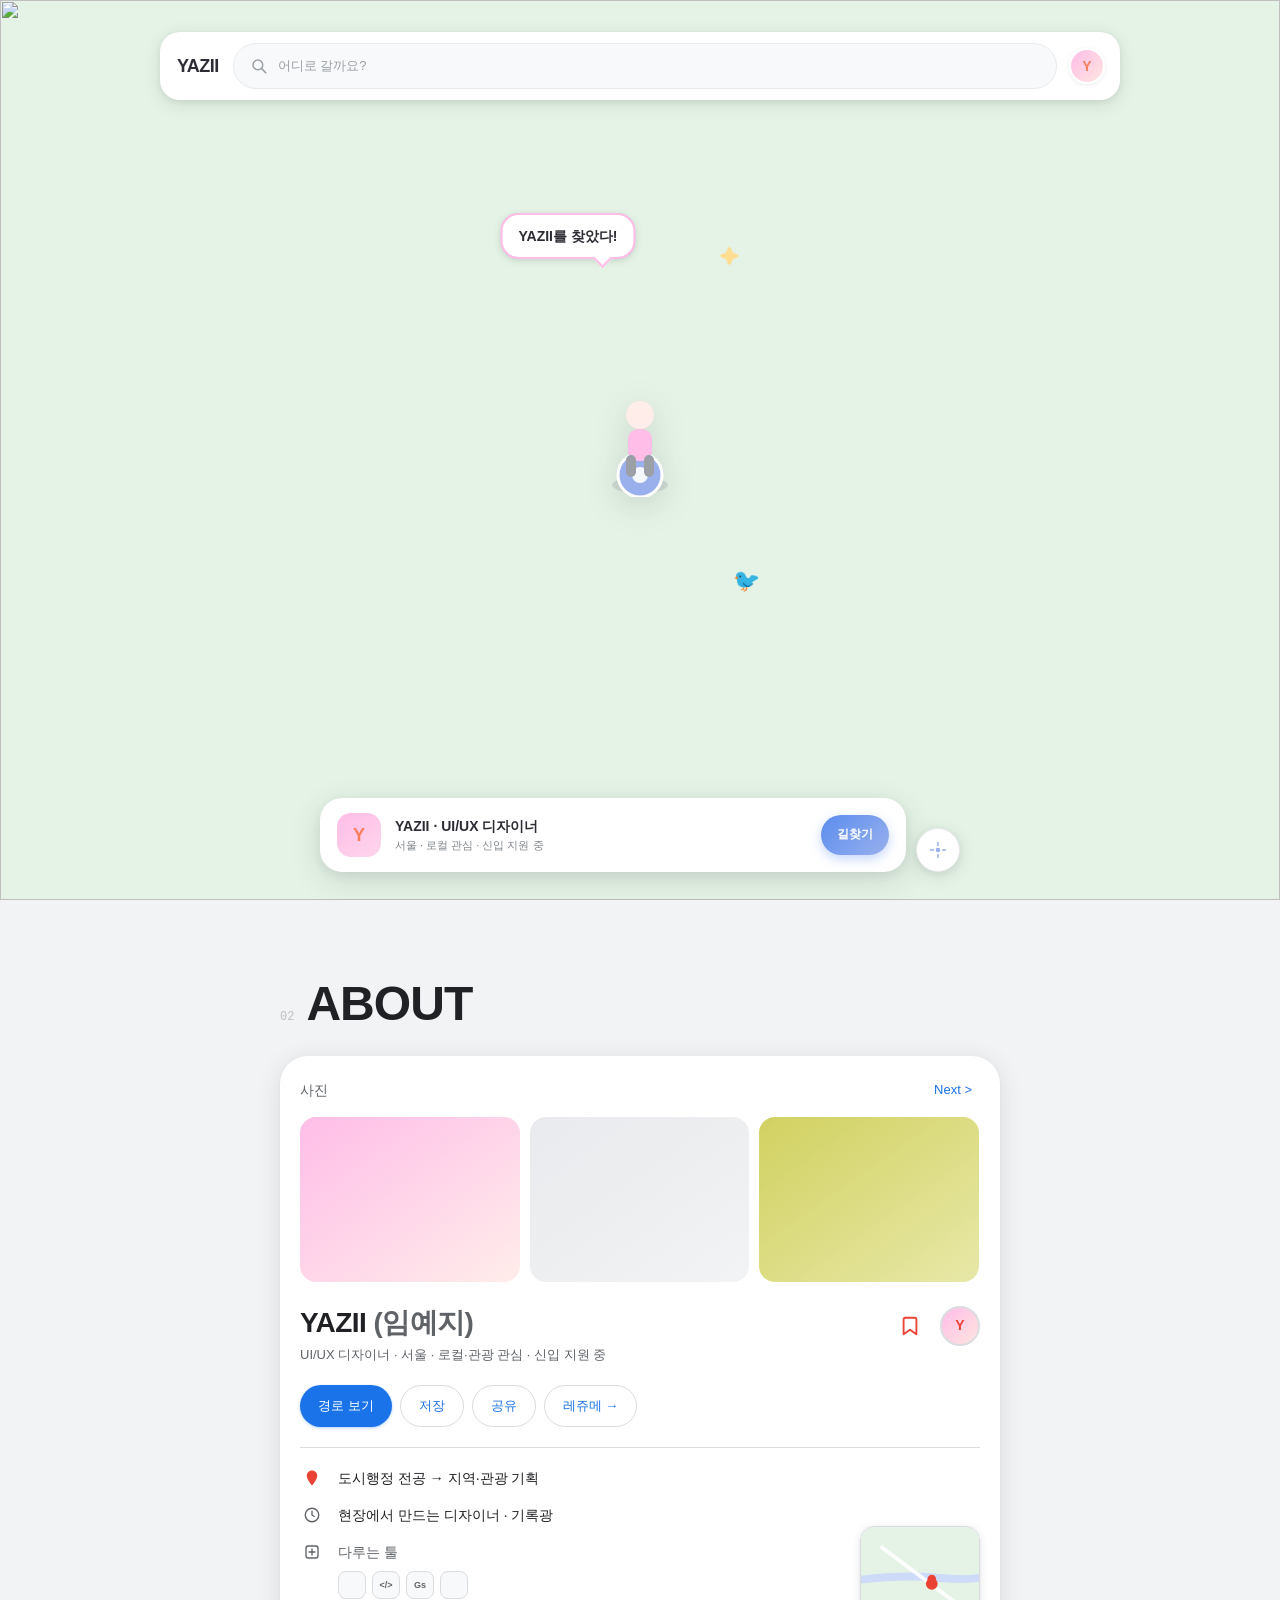
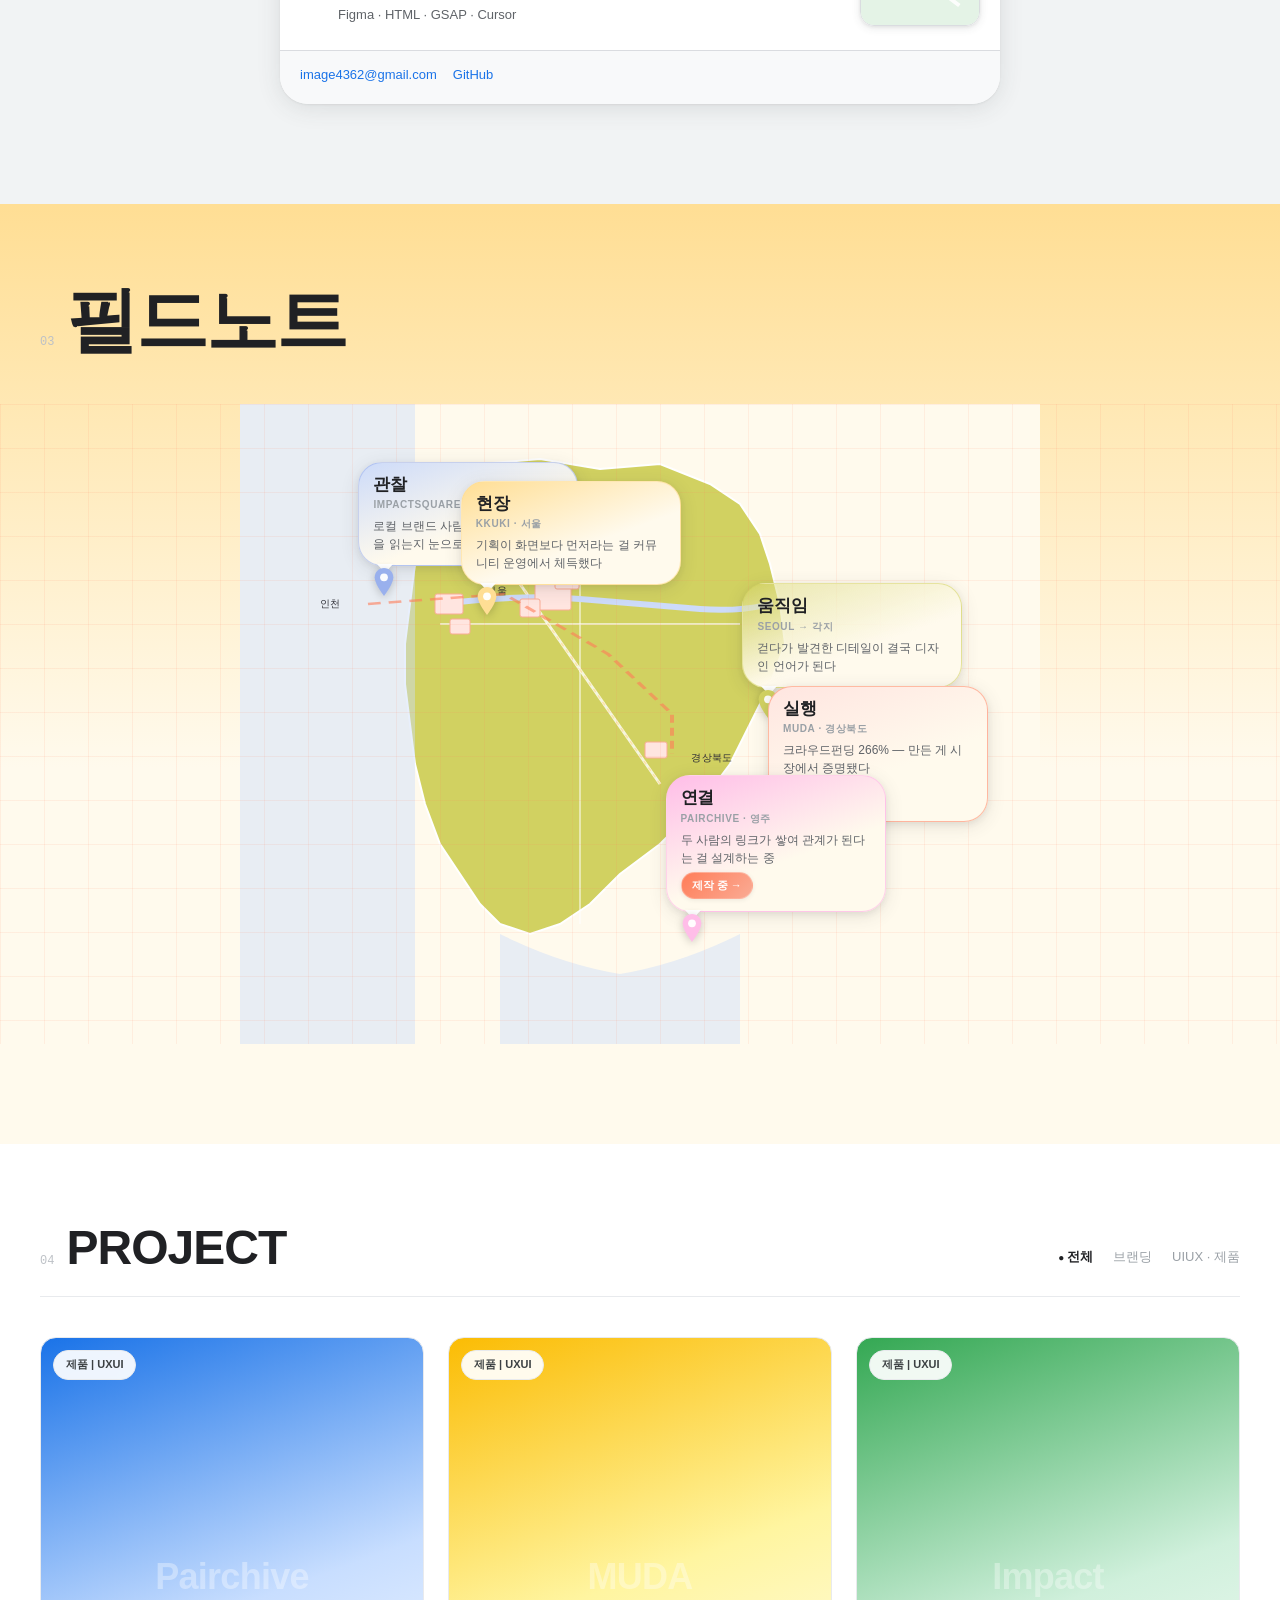
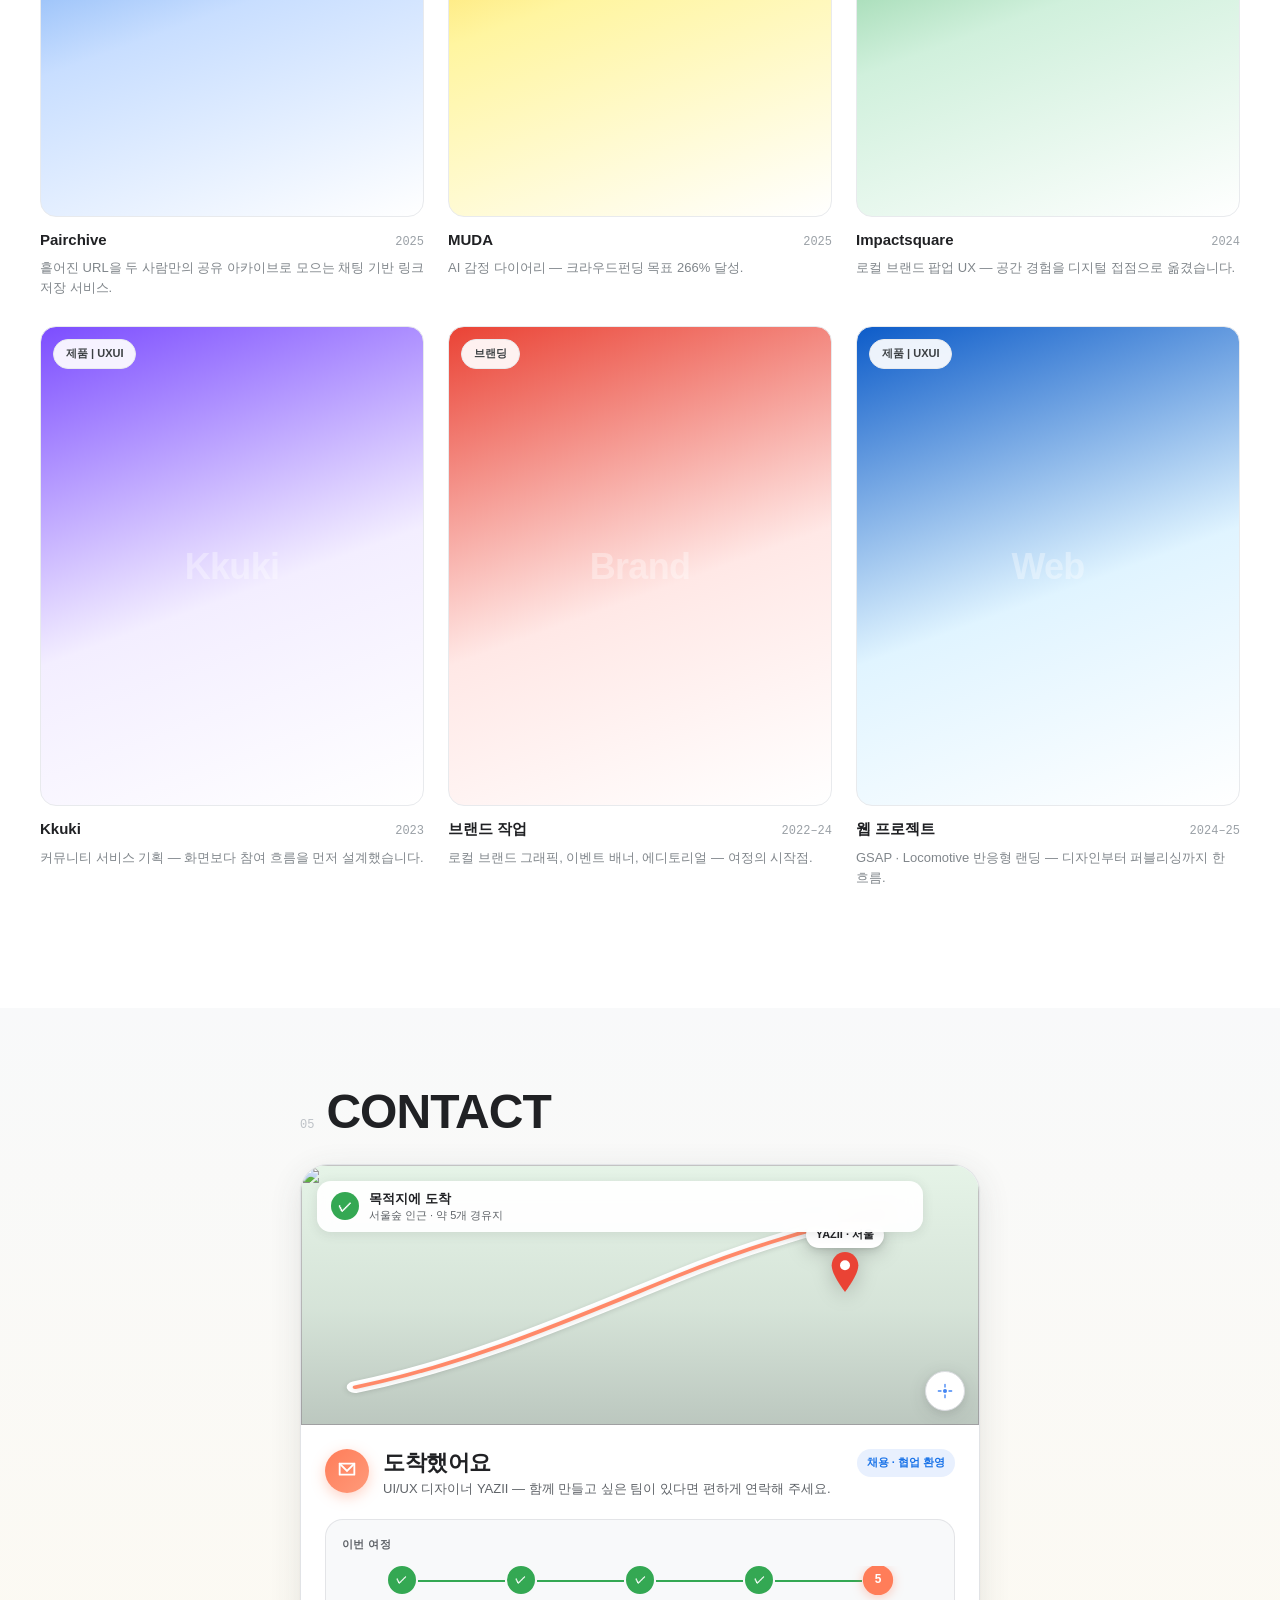
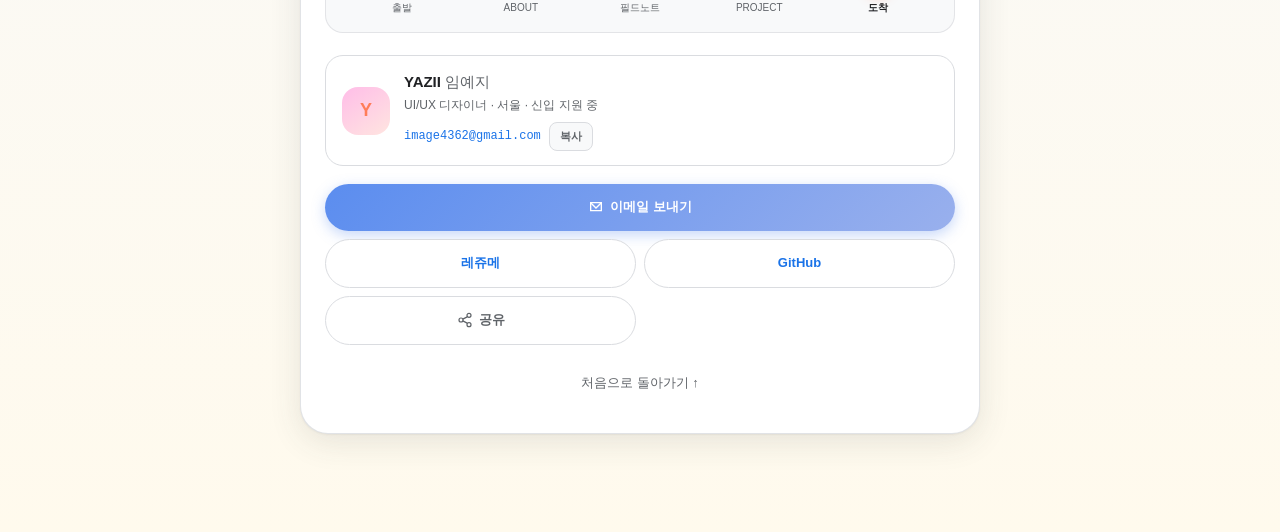
==== commit 4ad5ef6c: "흠.." ====
--- a/index.html
+++ b/index.html
@@ -3,7 +3,9 @@
 <head>
   <meta charset="UTF-8">
   <meta name="viewport" content="width=device-width, initial-scale=1.0">
+  <meta name="theme-color" content="#FF7D59">
   <title>YAZII — UX/UI 디자이너 &amp; 프론트엔드</title>
+  <link rel="icon" href="favicon.svg" type="image/svg+xml">
   <link rel="stylesheet" href="https://cdn.jsdelivr.net/npm/locomotive-scroll@4.1.4/dist/locomotive-scroll.min.css">
   <link rel="stylesheet" href="css/tokens.css">
   <link rel="stylesheet" href="css/common.css">
@@ -13,68 +15,21 @@
   <link rel="stylesheet" href="css/field-notes.css">
   <link rel="stylesheet" href="css/work.css">
   <link rel="stylesheet" href="css/contact.css">
-  <link rel="stylesheet" href="css/footprints.css">
 </head>
 <body>
 
-<!-- 스크롤 진행 핀 트레일 -->
-<div class="footprints" id="footprints" aria-hidden="true">
-  <div class="footprints__route" aria-hidden="true"></div>
-  <div class="footprints__pin footprints__pin--start">
-    <svg viewBox="0 0 24 36" width="20" height="30" aria-hidden="true">
-      <path d="M12 0C5.37 0 0 5.37 0 12c0 9 12 24 12 24s12-15 12-24C24 5.37 18.63 0 12 0z" fill="var(--ngc-olive)"/>
-      <circle cx="12" cy="12" r="4.5" fill="rgba(255,255,255,0.95)"/>
-    </svg>
-  </div>
-  <div class="footprints__trail" id="footprintTrail"></div>
-  <div class="footprints__pin footprints__pin--end" id="footprintEnd">
-    <svg viewBox="0 0 24 36" width="22" height="33" aria-hidden="true">
-      <path d="M12 0C5.37 0 0 5.37 0 12c0 9 12 24 12 24s12-15 12-24C24 5.37 18.63 0 12 0z" fill="var(--ngc-coral)"/>
-      <circle cx="12" cy="12" r="4.5" fill="rgba(255,255,255,0.95)"/>
-    </svg>
-  </div>
-</div>
-
 <div id="scroll-container" data-scroll-container>
 
 <!-- ======= 01 HERO ======= -->
 <section id="hero" class="section hero" data-scroll-section>
 
-  <div class="hero__map" aria-hidden="true">
-    <div class="hero__map-grid"></div>
-    <div class="hero__road hero__road--h1"></div>
-    <div class="hero__road hero__road--h2"></div>
-    <div class="hero__road hero__road--v1"></div>
-    <div class="hero__road hero__road--v2"></div>
-    <div class="hero__block hero__block--grass"    style="top:15%;left:52%;width:120px;height:84px"></div>
-    <div class="hero__block hero__block--grass"    style="top:7%; left:71%;width:84px; height:60px"></div>
-    <div class="hero__block hero__block--water"    style="top:58%;left:68%;width:96px; height:68px"></div>
-    <div class="hero__block hero__block--building" style="top:64%;left:4%; width:68px; height:48px"></div>
-    <div class="hero__block hero__block--building" style="top:12%;left:27%;width:56px; height:40px"></div>
-    <div class="hero__block hero__block--building" style="top:42%;left:42%;width:44px; height:36px"></div>
-    <span class="hero__map-label" style="top:21%;left:6%">마포구</span>
-    <span class="hero__map-label" style="top:57%;left:61%">성북로</span>
-    <span class="hero__map-label" style="top:75%;left:16%">홍대</span>
-    <span class="hero__map-label" style="top:36%;left:71%">신촌</span>
-    <span class="hero__map-label" style="top:10%;left:38%">마포대교</span>
-  </div>
-
-  <div class="hero__content">
-
-    <!-- 중앙 3D 스티커 (Darshita-style focal graphic) -->
-    <div class="hero__stage" id="heroStage">
-      <div class="hero__badge" id="heroBadge" aria-hidden="true">
-        <span class="hero__badge-layer hero__badge-layer--shadow">YAZII's 포트폴리오</span>
-        <span class="hero__badge-layer hero__badge-layer--face"><em>YAZII's</em> 포트폴리오</span>
-      </div>
-    </div>
-
-    <h1 class="hero__title" data-scroll data-scroll-speed="0.35">YAZII</h1>
-    <p class="hero__subtitle">UI / UX 디자이너 &amp; 프론트엔드 · 서울</p>
-
-    <!-- GNB = 구글맵 검색창 (히어로 내 배치 → 스크롤 시 상단 고정) -->
+  <div class="hero__topbar-spacer" id="heroTopbarSpacer" aria-hidden="true"></div>
+
+  <header class="hero__topbar" id="heroTopbar">
+    <a href="#hero" class="hero__logo" aria-label="YAZII 홈">YAZII</a>
+
     <div class="gnb-wrap" id="gnbWrap">
-      <header class="gnb" id="gnb" role="banner">
+      <div class="gnb" id="gnb" role="banner">
         <div class="gnb__bar">
           <button class="gnb__input-row" id="gnbBtn" aria-expanded="false" aria-controls="gnbPanel" aria-label="네비게이션 메뉴">
             <svg class="gnb__search-ico" viewBox="0 0 24 24" fill="none" aria-hidden="true">
@@ -82,9 +37,6 @@
               <line x1="15.5" y1="15.5" x2="21" y2="21" stroke="currentColor" stroke-width="2.2" stroke-linecap="round"/>
             </svg>
             <span class="gnb__text" id="gnbText">어디로 갈까요?</span>
-            <div class="gnb__profile" aria-hidden="true">
-              <span class="gnb__profile-char">Y</span>
-            </div>
           </button>
           <div class="gnb__panel" id="gnbPanel" role="navigation" aria-label="섹션 내비게이션">
             <ul class="gnb__nav" role="list">
@@ -131,45 +83,51 @@
             </ul>
           </div>
         </div>
-      </header>
-    </div>
-
-    <div class="hero__location" aria-label="현재 위치: 서울">
-      <div class="hero__location-dot" aria-hidden="true"></div>
-      지금 탐색 중 : 서울
-    </div>
-
-    <div class="hero__bottom">
-      <div class="hero__compass" aria-hidden="true">
-        <svg width="24" height="24" viewBox="0 0 24 24" fill="none">
-          <polygon points="12,3 14,11 12,13 10,11" fill="#FF7D59"/>
-          <polygon points="12,21 14,13 12,11 10,13" fill="#BDC1C6"/>
-          <circle cx="12" cy="12" r="2" fill="#3C4043"/>
-        </svg>
-      </div>
-      <a href="#work" class="hero__cta" aria-label="프로젝트 보러 가기">내 루트 보기 ↓</a>
-    </div>
-  </div>
-
-  <!-- 출발 핀 -->
-  <div class="hero__origin-pin" aria-label="출발지">
-    <svg width="28" height="40" viewBox="0 0 28 40" xmlns="http://www.w3.org/2000/svg" aria-hidden="true">
-      <path d="M14 0C6.27 0 0 6.27 0 14c0 10.5 14 26 14 26S28 24.5 28 14C28 6.27 21.73 0 14 0z" fill="#FF7D59"/>
-      <circle cx="14" cy="14" r="5.5" fill="rgba(255,255,255,0.95)"/>
-    </svg>
-    <span class="hero__origin-label">출발지</span>
-  </div>
-
-  <!-- 플로팅 장소 칩 -->
-  <div class="hero__place-chip hero__place-chip--1" aria-hidden="true">
-    <svg width="10" height="10" viewBox="0 0 24 24" fill="none"><path d="M12 2C8.13 2 5 5.13 5 9c0 5.25 7 13 7 13s7-7.75 7-13c0-3.87-3.13-7-7-7z" fill="#D1D161"/></svg>
-    Pairchive Studio
-  </div>
-  <div class="hero__place-chip hero__place-chip--2" aria-hidden="true">
-    <svg width="10" height="10" viewBox="0 0 24 24" fill="none"><path d="M12 2C8.13 2 5 5.13 5 9c0 5.25 7 13 7 13s7-7.75 7-13c0-3.87-3.13-7-7-7z" fill="#FFDE94"/></svg>
-    MUDA Lab
-  </div>
-  <div class="hero__place-chip hero__place-chip--3" aria-hidden="true">☕ 평소보다 붐빔</div>
+      </div>
+    </div>
+
+    <div class="hero__top-avatar" aria-hidden="true"><span>Y</span></div>
+  </header>
+
+  <div class="hero__map" aria-hidden="true">
+    <img class="hero__map-img" src="assets/hero-seoul-forest-map.svg" alt="" width="960" height="720" decoding="async">
+  </div>
+
+  <div class="hero__scene" id="heroScene">
+    <div class="hero__bubble" id="heroBubble">YAZII를 찾았다!</div>
+    <span class="hero__spark" aria-hidden="true">✦</span>
+    <div class="hero__character" id="heroCharacter" aria-hidden="true">
+      <svg viewBox="0 0 80 120" width="80" height="120" fill="none" xmlns="http://www.w3.org/2000/svg">
+        <ellipse cx="40" cy="108" rx="28" ry="8" fill="rgba(44,44,52,0.12)"/>
+        <circle cx="40" cy="98" r="22" fill="#99B0ED" stroke="#fff" stroke-width="3"/>
+        <circle cx="40" cy="98" r="8" fill="rgba(255,255,255,0.9)"/>
+        <rect x="28" y="52" width="24" height="32" rx="10" fill="#FFBDE8"/>
+        <circle cx="40" cy="38" r="14" fill="#FFEDEA"/>
+        <rect x="26" y="78" width="10" height="22" rx="5" fill="#9AA0A6"/>
+        <rect x="44" y="78" width="10" height="22" rx="5" fill="#9AA0A6"/>
+      </svg>
+    </div>
+    <span class="hero__bird" aria-hidden="true">🐦</span>
+  </div>
+
+  <div class="hero__dock">
+    <div class="hero__dock-card">
+      <div class="hero__dock-icon" aria-hidden="true">Y</div>
+      <div class="hero__dock-text">
+        <strong class="hero__dock-title">YAZII · UI/UX 디자이너</strong>
+        <span class="hero__dock-sub">서울 · 로컬 관심 · 신입 지원 중</span>
+      </div>
+      <button type="button" class="hero__dock-cta" id="heroDirectionsBtn" aria-label="길찾기" aria-controls="aboutSheet" aria-expanded="false">길찾기</button>
+    </div>
+    <button type="button" class="hero__locate-btn" id="heroLocateBtn" aria-label="현재 위치로">
+      <svg width="18" height="18" viewBox="0 0 24 24" fill="none" aria-hidden="true">
+        <circle cx="12" cy="12" r="3" fill="#99B0ED"/>
+        <path d="M12 2v4M12 18v4M2 12h4M18 12h4" stroke="#99B0ED" stroke-width="2" stroke-linecap="round"/>
+      </svg>
+    </button>
+  </div>
+
+  <h1 class="visually-hidden">YAZII — UI/UX 디자이너 &amp; 프론트엔드</h1>
 
 </section>
 
@@ -181,126 +139,97 @@
     <h2 class="about__sec-title">ABOUT</h2>
   </div>
 
-  <div class="about__sheet">
-
-    <div class="about__hero-row">
-
-      <!-- 왼쪽: 폴라로이드 + ID 카드 콜라주 -->
-      <div class="about__collage">
-        <span class="about__sticker about__sticker--star" aria-hidden="true">✦</span>
-        <span class="about__sticker about__sticker--squiggle" aria-hidden="true">〜</span>
-        <span class="about__sticker about__sticker--daisy" aria-hidden="true"></span>
-
-        <figure class="about__polaroid">
-          <div class="about__polaroid-photo" aria-label="YAZII 프로필">YAZII</div>
-          <figcaption class="about__polaroid-cap">seoul, kr · 2025</figcaption>
-        </figure>
-
-        <div class="about__id-card" aria-label="프로필 카드">
-          <p class="about__id-title">YAZII's club</p>
-          <div class="about__id-row">
-            <div class="about__id-avatar" aria-hidden="true">Y</div>
-            <div class="about__id-meta">
-              <strong>YAZII</strong>
-              UI/UX · Frontend<br>
-              전문: 제품 플로우
+  <article class="about__place" aria-label="YAZII 프로필 Place Details">
+
+    <!-- 사진 갤러리 -->
+    <div class="about__photos">
+      <div class="about__photos-head">
+        <span class="about__photos-label">사진</span>
+        <button type="button" class="about__photos-next" id="aboutPhotosNext" aria-label="다음 사진">Next &gt;</button>
+      </div>
+      <div class="about__photos-track" id="aboutPhotosTrack">
+        <div class="about__photo about__photo--pink" aria-hidden="true"></div>
+        <div class="about__photo about__photo--gray" aria-hidden="true"></div>
+        <div class="about__photo about__photo--green" aria-hidden="true"></div>
+      </div>
+    </div>
+
+    <!-- 장소 헤더 -->
+    <div class="about__place-head">
+      <div class="about__place-info">
+        <h3 class="about__place-name">YAZII <span class="about__place-name-ko">(임예지)</span></h3>
+        <p class="about__place-meta">UI/UX 디자이너 · 서울 · 로컬·관광 관심 · 신입 지원 중</p>
+      </div>
+      <div class="about__place-icons">
+        <button type="button" class="about__bookmark" id="aboutBookmark" aria-label="저장" aria-pressed="false">
+          <svg width="22" height="22" viewBox="0 0 24 24" fill="none" aria-hidden="true">
+            <path d="M19 21l-7-5-7 5V5a2 2 0 012-2h10a2 2 0 012 2z" stroke="currentColor" stroke-width="2" stroke-linejoin="round"/>
+          </svg>
+        </button>
+        <div class="about__avatar" aria-hidden="true">Y</div>
+      </div>
+    </div>
+
+    <!-- 액션 칩 -->
+    <div class="about__actions" role="group" aria-label="빠른 액션">
+      <a href="#field-notes" class="about__action about__action--primary">경로 보기</a>
+      <button type="button" class="about__action about__action--outline" id="aboutSaveBtn">저장</button>
+      <a href="mailto:image4362@gmail.com" class="about__action about__action--outline">공유</a>
+      <a href="/resume.pdf" class="about__action about__action--outline" download>레쥬메 →</a>
+    </div>
+
+    <hr class="about__divider" aria-hidden="true">
+
+    <!-- 상세 정보 + 미니맵 -->
+    <div class="about__details">
+      <ul class="about__detail-list">
+        <li class="about__detail-item">
+          <span class="about__detail-ico about__detail-ico--pin" aria-hidden="true">
+            <svg width="18" height="18" viewBox="0 0 24 24" fill="none"><path d="M12 2C8.13 2 5 5.13 5 9c0 5.25 7 13 7 13s7-7.75 7-13c0-3.87-3.13-7-7-7z" fill="#EA4335"/></svg>
+          </span>
+          <span class="about__detail-text">도시행정 전공 → 지역·관광 기획</span>
+        </li>
+        <li class="about__detail-item">
+          <span class="about__detail-ico" aria-hidden="true">
+            <svg width="18" height="18" viewBox="0 0 24 24" fill="none"><circle cx="12" cy="12" r="9" stroke="#5F6368" stroke-width="1.8"/><path d="M12 7v5l3 2" stroke="#5F6368" stroke-width="1.8" stroke-linecap="round"/></svg>
+          </span>
+          <span class="about__detail-text">현장에서 만드는 디자이너 · 기록광</span>
+        </li>
+        <li class="about__detail-item about__detail-item--tools">
+          <span class="about__detail-ico" aria-hidden="true">
+            <svg width="18" height="18" viewBox="0 0 24 24" fill="none"><rect x="4" y="4" width="16" height="16" rx="3" stroke="#5F6368" stroke-width="1.8"/><path d="M8 12h8M12 8v8" stroke="#5F6368" stroke-width="1.8" stroke-linecap="round"/></svg>
+          </span>
+          <div class="about__tools-wrap">
+            <span class="about__detail-text about__detail-text--label">다루는 툴</span>
+            <div class="about__tool-icons" aria-label="사용 도구">
+              <span class="about__tool-icon" title="Figma"><img src="https://www.figma.com/favicon.ico" alt="" width="16" height="16" loading="lazy"></span>
+              <span class="about__tool-icon" title="HTML">&lt;/&gt;</span>
+              <span class="about__tool-icon" title="GSAP">Gs</span>
+              <span class="about__tool-icon" title="Cursor"><img src="https://www.cursor.com/favicon.ico" alt="" width="16" height="16" loading="lazy"></span>
             </div>
-          </div>
-        </div>
-      </div>
-
-      <!-- 오른쪽: 소개 -->
-      <div class="about__intro">
-        <h3 class="about__name">it's <span class="about__name-mark">YAZII</span>!</h3>
-        <p class="about__bio">
-          제품 정의부터 디자인 시스템, 퍼블리싱까지 한 흐름으로 설계합니다.
-          현장에서 배운 관찰을 화면 언어로 옮기는 UX/UI 디자이너이자 프론트엔드입니다.
-        </p>
-
-        <div class="about__contact-row">
-          <span class="about__contact-item">
-            <svg width="14" height="14" viewBox="0 0 24 24" fill="none" aria-hidden="true"><path d="M12 2C8.13 2 5 5.13 5 9c0 5.25 7 13 7 13s7-7.75 7-13c0-3.87-3.13-7-7-7z" fill="#99B0ED"/></svg>
-            서울, 대한민국
-          </span>
-          <a href="mailto:image4362@gmail.com" class="about__contact-item">
-            <svg width="14" height="14" viewBox="0 0 24 24" fill="none" aria-hidden="true"><path d="M4 4h16v12H4z" stroke="#FF7D59" stroke-width="1.8"/><path d="M4 4l8 8 8-8" stroke="#FF7D59" stroke-width="1.8"/></svg>
-            image4362@gmail.com
-          </a>
-          <a href="https://github.com/Yazii4362" class="about__contact-item" target="_blank" rel="noopener noreferrer">
-            <svg width="14" height="14" viewBox="0 0 24 24" fill="#2C2C34" aria-hidden="true"><path d="M12 2C6.48 2 2 6.58 2 12.26c0 4.52 2.87 8.35 6.84 9.7.5.1.68-.22.68-.48 0-.24-.01-.87-.01-1.7-2.78.62-3.37-1.36-3.37-1.36-.45-1.17-1.12-1.48-1.12-1.48-.92-.64.07-.63.07-.63 1.02.07 1.55 1.07 1.55 1.07.9 1.57 2.36 1.12 2.94.86.09-.67.35-1.12.64-1.38-2.22-.26-4.56-1.14-4.56-5.07 0-1.12.39-2.03 1.03-2.75-.1-.26-.45-1.32.1-2.74 0 0 .84-.27 2.75 1.05A9.2 9.2 0 0112 6.84c.85.004 1.71.12 2.51.35 1.91-1.32 2.75-1.05 2.75-1.05.55 1.42.2 2.48.1 2.74.64.72 1.03 1.63 1.03 2.75 0 3.94-2.34 4.81-4.57 5.07.36.32.68.94.68 1.9 0 1.37-.01 2.47-.01 2.8 0 .27.18.59.69.48A10.03 10.03 0 0022 12.26C22 6.58 17.52 2 12 2z"/></svg>
-            GitHub
-          </a>
-        </div>
-
-        <div class="about__traits" aria-label="키워드">
-          <span class="about__trait about__trait--blue">현장형</span>
-          <span class="about__trait about__trait--green">꼼꼼함</span>
-          <span class="about__trait about__trait--pink">제품 감각</span>
-          <span class="about__trait-burst" aria-hidden="true">협업<br>러</span>
-          <span class="about__trait about__trait--yellow">빠른 실행</span>
-          <span class="about__trait about__trait--peach">디테일</span>
-        </div>
-      </div>
-    </div>
-
-    <hr class="about__dash" aria-hidden="true">
-
-    <!-- 하단: 도구 · 경험 · 관심사 -->
-    <div class="about__grid">
-
-      <div class="about__block">
-        <h4 class="about__block-title">도구</h4>
-        <div class="about__software" aria-label="사용 도구">
-          <span class="about__soft-chip about__soft-chip--round" title="Figma">
-            <img src="https://www.figma.com/favicon.ico" alt="Figma" width="22" height="22" loading="lazy">
-          </span>
-          <span class="about__soft-chip about__soft-chip--square" title="HTML/CSS/JS">&lt;/&gt;</span>
-          <span class="about__soft-chip about__soft-chip--diamond" title="jQuery">
-            <img src="https://jquery.com/favicon.ico" alt="jQuery" width="18" height="18" loading="lazy">
-          </span>
-          <span class="about__soft-chip about__soft-chip--flower" title="GSAP">Gs</span>
-          <span class="about__soft-chip about__soft-chip--olive" title="Photoshop">Ps</span>
-          <span class="about__soft-chip about__soft-chip--round" title="Cursor">
-            <img src="https://www.cursor.com/favicon.ico" alt="Cursor" width="22" height="22" loading="lazy">
-          </span>
-        </div>
-      </div>
-
-      <div class="about__block">
-        <h4 class="about__block-title">경험</h4>
-        <ul class="about__exp-list">
-          <li class="about__exp-item">
-            <span class="about__exp-date">2025</span>
-            <p class="about__exp-role">Pairchive · UI/UX · Frontend</p>
-            <p class="about__exp-desc">2인 창업팀, 링크 아카이브 MVP 개발</p>
-          </li>
-          <li class="about__exp-item">
-            <span class="about__exp-date about__exp-date--outline">2025</span>
-            <p class="about__exp-role">MUDA · Product · UI/UX</p>
-            <p class="about__exp-desc">크라우드펀딩 목표 266% 달성</p>
-          </li>
-          <li class="about__exp-item">
-            <span class="about__exp-date">2024</span>
-            <p class="about__exp-role">Impactsquare · UX 인턴</p>
-            <p class="about__exp-desc">로컬 브랜드 팝업·이벤트 UX</p>
-          </li>
-        </ul>
-      </div>
-
-      <div class="about__block">
-        <h4 class="about__block-title">관심사</h4>
-        <div class="about__pills">
-          <span class="about__pill about__pill--fill">UI/UX</span>
-          <span class="about__pill">제품 디자인</span>
-          <span class="about__pill">프론트엔드</span>
-          <span class="about__pill">로컬 브랜드</span>
-          <span class="about__pill">지도 메타포</span>
-          <span class="about__pill">모션</span>
-        </div>
-      </div>
-
-    </div>
-  </div>
+            <span class="about__tools-list">Figma · HTML · GSAP · Cursor</span>
+          </div>
+        </li>
+      </ul>
+
+      <div class="about__mini-map" aria-hidden="true">
+        <svg viewBox="0 0 120 100" width="100%" height="100%" preserveAspectRatio="xMidYMid slice">
+          <rect width="120" height="100" fill="#E4F3E6"/>
+          <path d="M-10 55 Q40 48 80 52 Q110 55 130 50" stroke="#CDDBF9" stroke-width="8" fill="none" stroke-linecap="round"/>
+          <path d="M20 20 L100 80" stroke="#fff" stroke-width="4" opacity="0.9"/>
+          <circle cx="72" cy="58" r="6" fill="#EA4335"/>
+          <path d="M72 52c-4.4 0-8 3.6-8 8 0 6 8 14 8 14s8-8 8-14c0-4.4-3.6-8-8-8z" fill="#EA4335" transform="translate(0,-6) scale(0.55)" transform-origin="72 58"/>
+        </svg>
+      </div>
+    </div>
+
+    <!-- 연락처 (접힌 정보) -->
+    <div class="about__contact-bar">
+      <a href="mailto:image4362@gmail.com" class="about__contact-link">image4362@gmail.com</a>
+      <a href="https://github.com/Yazii4362" class="about__contact-link" target="_blank" rel="noopener noreferrer">GitHub</a>
+    </div>
+
+  </article>
 
 </section>
 
@@ -541,122 +470,147 @@
     </div>
   </div>
 </section>
-<!-- ======= 05 CONTACT ======= -->
+<!-- ======= 05 CONTACT · 도착 ======= -->
 <section id="contact" class="section contact" data-scroll-section>
-  <div class="contact__map-bg" aria-hidden="true"></div>
 
   <div class="contact__header">
     <span class="contact__sec-num">05</span>
     <h2 class="contact__sec-title">CONTACT</h2>
   </div>
 
-  <div class="contact__pin-wrap" aria-hidden="true">
-    <svg class="contact__pin" width="64" height="96" viewBox="0 0 64 96" xmlns="http://www.w3.org/2000/svg" aria-hidden="true">
-      <path d="M32 0C14.33 0 0 14.33 0 32c0 18 32 64 32 64S64 50 64 32C64 14.33 49.67 0 32 0z" fill="#FF7D59"/>
-      <circle cx="32" cy="32" r="13" fill="rgba(255,255,255,0.2)"/>
-      <circle cx="32" cy="32" r="9.5" fill="rgba(255,255,255,0.92)"/>
-      <text x="32" y="37" text-anchor="middle" font-size="9" fill="#FF7D59" font-family="-apple-system,BlinkMacSystemFont,sans-serif" font-weight="700">Y</text>
-    </svg>
-    <div class="contact__pin-shadow"></div>
-  </div>
-
-  <!-- ── What I'm looking for 체크리스트 ── -->
-  <div class="contact__checklist" aria-label="내가 찾는 것들">
-    <p class="contact__checklist-title">내가 찾는 것</p>
-    <ul class="checklist">
-
-      <li class="checklist__item checklist__item--done" id="chk1">
-        <button class="checklist__box" aria-pressed="true" aria-label="다양한 팀, 완료됨">
-          <svg class="checklist__check" viewBox="0 0 14 14" fill="none" aria-hidden="true">
-            <polyline points="2,7 5.5,10.5 12,3" stroke="#FF7D59" stroke-width="2" stroke-linecap="round" stroke-linejoin="round"/>
+  <div class="contact__frame" id="contactFrame">
+
+    <div class="contact__map" aria-hidden="true">
+      <img class="contact__map-img" src="assets/hero-seoul-forest-map.svg" alt="" width="960" height="720" decoding="async">
+      <div class="contact__map-shade"></div>
+      <svg class="contact__route" viewBox="0 0 400 220" preserveAspectRatio="none" aria-hidden="true">
+        <path class="contact__route-path" id="contactRouteBg" d="M32 188 C100 168, 160 130, 220 95 S320 48, 348 38" pathLength="420"/>
+        <path class="contact__route-path contact__route-path--dash" id="contactRouteLine" d="M32 188 C100 168, 160 130, 220 95 S320 48, 348 38" pathLength="420" stroke-dasharray="420" stroke-dashoffset="420"/>
+      </svg>
+      <div class="contact__dest">
+        <span class="contact__dest-label">YAZII · 서울</span>
+        <svg class="contact__dest-pin" width="30" height="40" viewBox="0 0 24 36" aria-hidden="true">
+          <path d="M12 0C5.37 0 0 5.37 0 12c0 9 12 24 12 24s12-15 12-24C24 5.37 18.63 0 12 0z" fill="#EA4335"/>
+          <circle cx="12" cy="12" r="4.5" fill="#fff"/>
+        </svg>
+      </div>
+      <div class="contact__map-banner">
+        <span class="contact__map-banner-icon" aria-hidden="true">✓</span>
+        <div class="contact__map-banner-text">
+          <span class="contact__map-banner-title">목적지에 도착</span>
+          <span class="contact__map-banner-sub">서울숲 인근 · 약 5개 경유지</span>
+        </div>
+      </div>
+      <button type="button" class="contact__locate" id="contactLocate" aria-label="출발지로 돌아가기">
+        <svg width="16" height="16" viewBox="0 0 24 24" fill="none" aria-hidden="true">
+          <circle cx="12" cy="12" r="3" fill="#4285F4"/>
+          <path d="M12 2v4M12 18v4M2 12h4M18 12h4" stroke="#4285F4" stroke-width="2" stroke-linecap="round"/>
+        </svg>
+      </button>
+    </div>
+
+    <article class="contact__panel" id="contactCard" aria-label="연락하기">
+
+      <div class="contact__arrive-head">
+        <div class="contact__arrive-icon" aria-hidden="true">
+          <svg width="22" height="22" viewBox="0 0 24 24" fill="none">
+            <path d="M4 4h16v12H4z" stroke="#fff" stroke-width="2" stroke-linejoin="round"/>
+            <path d="M4 4l8 8 8-8" stroke="#fff" stroke-width="2" stroke-linecap="round"/>
           </svg>
+        </div>
+        <div class="contact__arrive-body">
+          <h3 class="contact__arrive-title">도착했어요</h3>
+          <p class="contact__arrive-sub">UI/UX 디자이너 YAZII — 함께 만들고 싶은 팀이 있다면 편하게 연락해 주세요.</p>
+        </div>
+        <span class="contact__badge">채용 · 협업 환영</span>
+      </div>
+
+      <div class="contact__stops">
+        <span class="contact__stops-label">이번 여정</span>
+        <div class="contact__stops-track" role="list" aria-label="포트폴리오 여정">
+          <div class="contact__stop is-done" role="listitem">
+            <span class="contact__stop-dot" aria-hidden="true">✓</span>
+            <span class="contact__stop-name">출발</span>
+          </div>
+          <div class="contact__stop is-done" role="listitem">
+            <span class="contact__stop-dot" aria-hidden="true">✓</span>
+            <span class="contact__stop-name">ABOUT</span>
+          </div>
+          <div class="contact__stop is-done" role="listitem">
+            <span class="contact__stop-dot" aria-hidden="true">✓</span>
+            <span class="contact__stop-name">필드노트</span>
+          </div>
+          <div class="contact__stop is-done" role="listitem">
+            <span class="contact__stop-dot" aria-hidden="true">✓</span>
+            <span class="contact__stop-name">PROJECT</span>
+          </div>
+          <div class="contact__stop is-current" role="listitem">
+            <span class="contact__stop-dot" aria-hidden="true">5</span>
+            <span class="contact__stop-name">도착</span>
+          </div>
+        </div>
+      </div>
+
+      <div class="contact__person">
+        <div class="contact__person-avatar" aria-hidden="true">Y</div>
+        <div class="contact__person-info">
+          <p class="contact__person-name">YAZII <span class="contact__person-name-ko">임예지</span></p>
+          <p class="contact__person-role">UI/UX 디자이너 · 서울 · 신입 지원 중</p>
+          <div class="contact__email-row">
+            <a href="mailto:image4362@gmail.com" class="contact__email" id="contactEmail">image4362@gmail.com</a>
+            <button type="button" class="contact__copy" id="contactCopy" aria-label="이메일 복사">복사</button>
+          </div>
+        </div>
+      </div>
+
+      <div class="contact__actions" role="group" aria-label="연락하기">
+        <a href="mailto:image4362@gmail.com?subject=YAZII%20포트폴리오%20문의" class="contact__action contact__action--primary">
+          <svg width="16" height="16" viewBox="0 0 24 24" fill="none" aria-hidden="true"><path d="M4 4h16v12H4z" stroke="currentColor" stroke-width="2"/><path d="M4 4l8 8 8-8" stroke="currentColor" stroke-width="2" stroke-linecap="round"/></svg>
+          이메일 보내기
+        </a>
+        <a href="/resume.pdf" class="contact__action contact__action--outline" download>레쥬메</a>
+        <a href="https://github.com/Yazii4362" class="contact__action contact__action--outline" target="_blank" rel="noopener noreferrer">GitHub</a>
+        <button type="button" class="contact__action contact__action--share" id="contactShare" aria-label="포트폴리오 공유">
+          <svg width="16" height="16" viewBox="0 0 24 24" fill="none" aria-hidden="true">
+            <circle cx="18" cy="5" r="3" stroke="currentColor" stroke-width="1.8"/>
+            <circle cx="6" cy="12" r="3" stroke="currentColor" stroke-width="1.8"/>
+            <circle cx="18" cy="19" r="3" stroke="currentColor" stroke-width="1.8"/>
+            <path d="M8.7 10.7l6.6-3.4M8.7 13.3l6.6 3.4" stroke="currentColor" stroke-width="1.8"/>
+          </svg>
+          공유
         </button>
-        <span class="checklist__text">작은 팀, 빠른 실행</span>
-        <div class="checklist__divider" aria-hidden="true"></div>
-      </li>
-
-      <li class="checklist__item" id="chk2">
-        <button class="checklist__box" aria-pressed="false" aria-label="현장에서 만들어지는 제품, 클릭하여 체크">
-          <svg class="checklist__check" viewBox="0 0 14 14" fill="none" aria-hidden="true">
-            <polyline points="2,7 5.5,10.5 12,3" stroke="#FF7D59" stroke-width="2" stroke-linecap="round" stroke-linejoin="round"/>
-          </svg>
-        </button>
-        <span class="checklist__text">현장에서 만들어지는 제품</span>
-        <div class="checklist__divider" aria-hidden="true"></div>
-      </li>
-
-      <li class="checklist__item checklist__item--done" id="chk3">
-        <button class="checklist__box" aria-pressed="true" aria-label="의미있는 문제, 완료됨">
-          <svg class="checklist__check" viewBox="0 0 14 14" fill="none" aria-hidden="true">
-            <polyline points="2,7 5.5,10.5 12,3" stroke="#FF7D59" stroke-width="2" stroke-linecap="round" stroke-linejoin="round"/>
-          </svg>
-        </button>
-        <span class="checklist__text">의미있는 문제</span>
-        <div class="checklist__divider" aria-hidden="true"></div>
-      </li>
-
-      <li class="checklist__item" id="chk4">
-        <button class="checklist__box" aria-pressed="false" aria-label="디자인과 개발 사이, 클릭하여 체크">
-          <svg class="checklist__check" viewBox="0 0 14 14" fill="none" aria-hidden="true">
-            <polyline points="2,7 5.5,10.5 12,3" stroke="#FF7D59" stroke-width="2" stroke-linecap="round" stroke-linejoin="round"/>
-          </svg>
-        </button>
-        <span class="checklist__text">디자인과 개발 사이 어딘가</span>
-        <div class="checklist__divider" aria-hidden="true"></div>
-      </li>
-
-      <li class="checklist__item" id="chk5">
-        <button class="checklist__box" aria-pressed="false" aria-label="함께 만들 동료, 클릭하여 체크">
-          <svg class="checklist__check" viewBox="0 0 14 14" fill="none" aria-hidden="true">
-            <polyline points="2,7 5.5,10.5 12,3" stroke="#FF7D59" stroke-width="2" stroke-linecap="round" stroke-linejoin="round"/>
-          </svg>
-        </button>
-        <span class="checklist__text">함께 만들 동료</span>
-        <div class="checklist__divider" aria-hidden="true"></div>
-      </li>
-
-    </ul>
-  </div>
-
-  <div class="contact__ctas">
-    <a href="/resume.pdf" class="contact__btn contact__btn--primary" download aria-label="레쥬메 다운로드">
-      <svg width="15" height="15" viewBox="0 0 24 24" fill="none" aria-hidden="true">
-        <path d="M12 16l-5-5h3.5V4h3v7H17l-5 5z" fill="currentColor"/>
-        <path d="M5 20h14" stroke="currentColor" stroke-width="2" stroke-linecap="round"/>
-      </svg>
-      레쥬메 다운로드
-    </a>
-    <a href="mailto:image4362@gmail.com" class="contact__btn contact__btn--secondary" aria-label="이메일 보내기">
-      이메일 보내기
-    </a>
-  </div>
-
-  <div class="contact__loc" aria-label="현재 위치 서울">
-    <svg width="10" height="10" viewBox="0 0 24 24" fill="none" aria-hidden="true">
-      <circle cx="12" cy="10" r="3" fill="#99B0ED"/>
-      <path d="M12 2C8.13 2 5 5.13 5 10c0 5.25 7 12 7 12s7-6.75 7-12c0-3.87-3.13-7-7-7z" stroke="#99B0ED" stroke-width="1.5" fill="none"/>
-    </svg>
-    지금 탐색 중 : 서울
-  </div>
-
-  <div class="contact__socials" aria-label="소셜 링크">
-    <a href="https://github.com/Yazii4362" class="contact__social" target="_blank" rel="noopener noreferrer" aria-label="GitHub">
-      <svg viewBox="0 0 24 24" fill="none" aria-hidden="true"><rect width="24" height="24" rx="4" fill="#24292F"/><path d="M12 2C6.48 2 2 6.58 2 12.26c0 4.52 2.87 8.35 6.84 9.7.5.1.68-.22.68-.48 0-.24-.01-.87-.01-1.7-2.78.62-3.37-1.36-3.37-1.36-.45-1.17-1.12-1.48-1.12-1.48-.92-.64.07-.63.07-.63 1.02.07 1.55 1.07 1.55 1.07.9 1.57 2.36 1.12 2.94.86.09-.67.35-1.12.64-1.38-2.22-.26-4.56-1.14-4.56-5.07 0-1.12.39-2.03 1.03-2.75-.1-.26-.45-1.32.1-2.74 0 0 .84-.27 2.75 1.05A9.2 9.2 0 0112 6.84c.85.004 1.71.12 2.51.35 1.91-1.32 2.75-1.05 2.75-1.05.55 1.42.2 2.48.1 2.74.64.72 1.03 1.63 1.03 2.75 0 3.94-2.34 4.81-4.57 5.07.36.32.68.94.68 1.9 0 1.37-.01 2.47-.01 2.8 0 .27.18.59.69.48A10.03 10.03 0 0022 12.26C22 6.58 17.52 2 12 2z" fill="#fff"/></svg>
-      <span>GitHub</span>
-    </a>
-    <a href="https://behance.net" class="contact__social" target="_blank" rel="noopener noreferrer" aria-label="Behance">
-      <svg viewBox="0 0 24 24" fill="none" aria-hidden="true"><rect width="24" height="24" rx="4" fill="#1769FF"/><path d="M9.5 7H6v10h3.8c1.9 0 3.5-1.1 3.5-3 0-1-.5-1.8-1.3-2.3.6-.4 1-1.1 1-1.9 0-1.7-1.4-2.8-3.5-2.8zm-.3 4H7.5V9h1.7c.8 0 1.3.4 1.3 1s-.5 1-1.3 1zm.2 4H7.5v-2.5h1.9c.9 0 1.5.5 1.5 1.2s-.5 1.3-1.5 1.3zM15 9.5h4M17 8c-1.7 0-3 1.3-3 3s1.3 3 3 3c1.1 0 2.1-.6 2.6-1.5H18c-.3.3-.6.5-1 .5-.9 0-1.5-.6-1.6-1.5H20v-.5c0-1.7-1.3-3-3-3zm-1.5 2.5c.1-.8.7-1.3 1.5-1.3s1.4.5 1.5 1.3h-3z" fill="#fff"/></svg>
-      <span>Behance</span>
-    </a>
-    <a href="mailto:image4362@gmail.com" class="contact__social" aria-label="이메일">
-      <svg viewBox="0 0 24 24" fill="none" aria-hidden="true"><rect width="24" height="24" rx="4" fill="#5F6368"/><path d="M5 8l7 5 7-5M5 8h14v9H5V8z" stroke="#fff" stroke-width="1.5" stroke-linecap="round" stroke-linejoin="round"/></svg>
-      <span>이메일</span>
-    </a>
+      </div>
+
+      <button type="button" class="contact__restart" id="contactRestart">처음으로 돌아가기 ↑</button>
+    </article>
+
   </div>
 
 </section>
 
 </div><!-- /#scroll-container -->
+
+<p class="contact__toast" id="contactToast" role="status" aria-live="polite"></p>
+
+<!-- ABOUT 바텀시트 (히어로 길찾기) -->
+<div class="about-sheet" id="aboutSheet" aria-hidden="true">
+  <div class="about-sheet__backdrop" id="aboutSheetBackdrop"></div>
+  <div class="about-sheet__panel" id="aboutSheetPanel" role="dialog" aria-modal="true" aria-labelledby="aboutSheetTitle">
+    <div class="about-sheet__grab" aria-hidden="true"><span></span></div>
+    <button type="button" class="about-sheet__close" id="aboutSheetClose" aria-label="닫기">
+      <svg width="20" height="20" viewBox="0 0 24 24" fill="none" aria-hidden="true">
+        <path d="M6 6l12 12M18 6L6 18" stroke="currentColor" stroke-width="2" stroke-linecap="round"/>
+      </svg>
+    </button>
+    <div class="about-sheet__scroll">
+      <div class="about-sheet__header">
+        <span class="about-sheet__sec-num">02</span>
+        <h2 class="about-sheet__title" id="aboutSheetTitle">ABOUT</h2>
+      </div>
+      <div class="about-sheet__mount" id="aboutSheetMount"></div>
+    </div>
+  </div>
+</div>
 
 <script src="https://cdnjs.cloudflare.com/ajax/libs/jquery/3.7.1/jquery.min.js"></script>
 <script src="https://cdnjs.cloudflare.com/ajax/libs/gsap/3.12.5/gsap.min.js"></script>
--- a/css/common.css
+++ b/css/common.css
@@ -26,6 +26,18 @@
 a { text-decoration: none; color: inherit; }
 ul, ol { list-style: none; }
 button { font: inherit; border: none; background: none; cursor: pointer; }
+
+.visually-hidden {
+  position: absolute;
+  width: 1px;
+  height: 1px;
+  padding: 0;
+  margin: -1px;
+  overflow: hidden;
+  clip: rect(0, 0, 0, 0);
+  white-space: nowrap;
+  border: 0;
+}
 
 .section {
   width: 100%;
--- a/css/gnb.css
+++ b/css/gnb.css
@@ -1,101 +1,77 @@
-/* gnb.css — 구글맵 검색바 (히어로 내 배치 + 스크롤 시 상단 고정) */
+/* gnb.css — 히어로 상단바 내 검색 */
 
 .gnb-wrap {
   position: relative;
-  width: min(548px, calc(100vw - 48px));
-  margin: 4px auto 8px;
+  flex: 1;
+  min-width: 0;
   z-index: 10;
 }
 
 .gnb {
   position: relative;
   width: 100%;
-  z-index: 1000;
-  transition: box-shadow 0.25s ease, top 0.25s ease;
 }
 
-/* 스크롤 후 상단 고정 */
-.gnb.is-fixed {
-  position: fixed;
-  top: 16px;
-  left: 50%;
-  transform: translateX(-50%);
-  width: min(548px, calc(100vw - 32px));
-}
-.gnb.is-fixed.is-scrolled { top: 10px; }
 .gnb__bar {
-  background: var(--white);
+  background: var(--gray-50);
   border: 1.5px solid var(--stroke-default);
-  border-radius: var(--r-xl);
-  box-shadow: var(--sh-lg);
+  border-radius: var(--r-pill);
   overflow: hidden;
 }
 
-/* 입력행 */
 .gnb__input-row {
-  display: flex; align-items: center; gap: 10px;
-  padding: 0 16px; height: 52px;
-  cursor: pointer; border: none; width: 100%;
+  display: flex;
+  align-items: center;
+  gap: 10px;
+  padding: 0 16px;
+  height: 44px;
+  cursor: pointer;
+  border: none;
+  width: 100%;
   background: transparent;
-  border-radius: var(--r-xl);
   transition: background 0.15s;
 }
-.gnb__input-row:hover { background: var(--gray-50); }
+.gnb__input-row:hover { background: rgba(255, 255, 255, 0.6); }
 .gnb__input-row:focus-visible { outline: 2px solid var(--g-blue); outline-offset: -2px; }
 
-.gnb__search-ico { width: 20px; height: 20px; flex-shrink: 0; color: var(--gray-500); }
+.gnb__search-ico { width: 18px; height: 18px; flex-shrink: 0; color: var(--gray-500); }
 
 .gnb__text {
-  flex: 1; text-align: left;
-  font-family: var(--sans); font-size: 15px; font-weight: 400;
-  color: var(--gray-500); user-select: none;
+  flex: 1;
+  text-align: left;
+  font-family: var(--sans);
+  font-size: 13px;
+  font-weight: 400;
+  color: var(--gray-500);
+  user-select: none;
+  white-space: nowrap;
+  overflow: hidden;
+  text-overflow: ellipsis;
 }
 
-/* 프로필 아바타 (구글맵 검색바 우측 계정 버튼) */
-.gnb__profile {
-  width: 32px; height: 32px;
-  border-radius: 50%;
-  background: linear-gradient(135deg, var(--ngc-blush) 0%, var(--ngc-peach) 100%);
-  border: 2px solid var(--ngc-coral);
-  display: flex; align-items: center; justify-content: center;
-  flex-shrink: 0;
-  box-shadow: 0 0 0 2px var(--white), var(--sh-xs);
-  transition: transform 0.2s, box-shadow 0.2s;
-}
-.gnb__input-row:hover .gnb__profile {
-  transform: scale(1.06);
-  box-shadow: 0 0 0 2px var(--white), 0 2px 8px rgba(255,125,89,0.28);
-}
-.gnb__profile-char {
-  font-family: var(--sans);
-  font-size: 13px; font-weight: 700;
-  color: var(--ngc-coral);
-  line-height: 1;
-  user-select: none;
-}
-
-/* 드롭다운 패널 */
-/* ── 드롭다운 패널 (검색어 리스트 스타일) ── */
+/* 드롭다운 — 상단바 아래로 펼침 */
 .gnb__panel {
-  border-top: 1.5px solid var(--stroke-default);
+  position: absolute;
+  top: calc(100% + 8px);
+  left: 0;
+  right: 0;
+  border: 1.5px solid var(--stroke-default);
+  border-radius: var(--r-md);
   background: var(--white);
   padding: 4px 0 8px;
   display: none;
+  box-shadow: var(--sh-lg);
+  z-index: 100;
 }
 .gnb__panel.is-open { display: block; }
 
-.gnb__nav {
-  display: flex;
-  flex-direction: column;
-}
+.gnb__nav { display: flex; flex-direction: column; }
 
-/* 1열 세로 리스트 — 구글 검색어 자동완성 스타일 */
 .gnb__nav-item {
   display: flex;
   align-items: center;
   gap: 12px;
   padding: 11px 16px;
-  border-radius: 0;
   background: transparent;
   border: none;
   border-bottom: 1px solid var(--stroke-default);
@@ -109,22 +85,21 @@
 .gnb__nav-item:hover { background: var(--gray-50); }
 .gnb__nav-item.is-active { background: linear-gradient(90deg, #EAF3FF, #FFFFFF); }
 .gnb__nav-item.is-active .gnb__nav-label { color: var(--ngc-coral); font-weight: 600; }
-.gnb__nav-item.is-active .gnb__nav-icon-wrap { color: var(--ngc-coral); }
 .gnb__nav-item:focus-visible { outline: 2px solid var(--g-blue); outline-offset: -2px; }
 
-/* 왼쪽 검색 아이콘 (구글 자동완성처럼) */
 .gnb__nav-item::before {
   content: '';
   display: block;
-  width: 16px; height: 16px;
+  width: 16px;
+  height: 16px;
   background-image: url("data:image/svg+xml,%3Csvg viewBox='0 0 24 24' fill='none' xmlns='http://www.w3.org/2000/svg'%3E%3Ccircle cx='10.5' cy='10.5' r='6.5' stroke='%23BDC1C6' stroke-width='2'/%3E%3Cline x1='15.5' y1='15.5' x2='21' y2='21' stroke='%23BDC1C6' stroke-width='2.2' stroke-linecap='round'/%3E%3C/svg%3E");
-  background-size: contain; background-repeat: no-repeat;
-  flex-shrink: 0; opacity: 0.7;
+  background-size: contain;
+  background-repeat: no-repeat;
+  flex-shrink: 0;
+  opacity: 0.7;
 }
 
-.gnb__nav-icon {
-  width: 20px; height: 20px; flex-shrink: 0;
-}
+.gnb__nav-icon { width: 20px; height: 20px; flex-shrink: 0; }
 .gnb__nav-icon svg { width: 100%; height: 100%; }
 
 .gnb__nav-label {
@@ -136,7 +111,6 @@
   text-align: left;
 }
 
-/* 오른쪽 화살표 (자동완성 항목처럼) */
 .gnb__nav-item::after {
   content: '↗';
   font-size: 13px;
@@ -146,6 +120,11 @@
 }
 .gnb__nav-item:hover::after { color: var(--g-blue); transform: translate(1px, -1px); }
 
+@media (max-width: 720px) {
+  .gnb-wrap { order: 4; flex: 1 1 100%; }
+  .gnb__text { font-size: 12px; }
+}
+
 @media (max-width: 480px) {
   .gnb__nav-label { font-size: 13px; }
   .gnb__nav-item { padding: 10px 14px; }
--- a/css/hero.css
+++ b/css/hero.css
@@ -1,247 +1,319 @@
-/* hero.css */
+/* hero.css — 지도형 히어로 (상단바 · 캐릭터 · 하단 도크) */
 
 .hero {
   position: relative;
-  background: var(--bg-hero);
-  display: grid; place-items: center;
-  padding: 72px 40px 80px;
+  display: flex;
+  flex-direction: column;
   min-height: 100vh;
-}
-
-/* ── 구글맵 배경 ── */
+  min-height: 100dvh;
+  padding: 0 24px 28px;
+  background: #E4F3E6;
+  overflow: hidden;
+}
+
+.hero__topbar-spacer {
+  height: 0;
+  flex-shrink: 0;
+}
+
+/* ── 상단 바 ── */
+.hero__topbar {
+  position: relative;
+  z-index: 20;
+  flex-shrink: 0;
+  display: flex;
+  align-items: center;
+  gap: 12px;
+  width: 100%;
+  max-width: 960px;
+  margin: 20px auto 0;
+  padding: 10px 14px;
+  background: var(--white);
+  border-radius: 20px;
+  box-shadow: var(--sh-md);
+  border: 1.5px solid rgba(255, 255, 255, 0.8);
+  transition: box-shadow 0.25s ease, top 0.25s ease;
+}
+
+.hero__topbar.is-fixed {
+  position: fixed;
+  top: 12px;
+  left: 50%;
+  transform: translateX(-50%);
+  width: min(960px, calc(100vw - 32px));
+  z-index: 1000;
+}
+
+.hero__topbar.is-scrolled {
+  box-shadow: var(--sh-lg);
+}
+
+.hero__logo {
+  flex-shrink: 0;
+  font-family: var(--sans);
+  font-size: 18px;
+  font-weight: 800;
+  letter-spacing: -0.03em;
+  color: var(--ngc-navy);
+  padding: 4px 2px;
+}
+
+.hero__top-avatar {
+  flex-shrink: 0;
+  width: 36px;
+  height: 36px;
+  border-radius: 50%;
+  background: linear-gradient(135deg, var(--ngc-pink), var(--ngc-peach));
+  border: 2px solid var(--white);
+  box-shadow: var(--sh-xs);
+  display: grid;
+  place-items: center;
+  font-family: var(--sans);
+  font-size: 14px;
+  font-weight: 700;
+  color: var(--ngc-coral);
+}
+
+/* ── 지도 (서울숲 SVG) ── */
 .hero__map {
-  position: absolute; inset: 0; z-index: 0; overflow: hidden;
-}
-.hero__map-grid {
-  position: absolute; inset: 0;
-  background-image:
-    linear-gradient(rgba(153,176,237,0.14) 1px, transparent 1px),
-    linear-gradient(90deg, rgba(153,176,237,0.14) 1px, transparent 1px);
-  background-size: 80px 80px;
-}
-
-/* 도로 */
-.hero__road {
-  position: absolute; background: var(--map-road);
-  border: 1px solid rgba(250,171,148,0.5);
-}
-.hero__road--h1 { top:34%; left:0; right:0; height:26px; transform:rotate(-1deg); }
-.hero__road--h2 { top:66%; left:0; right:0; height:14px; transform:rotate(0.5deg); }
-.hero__road--v1 { left:30%; top:0; bottom:0; width:20px; }
-.hero__road--v2 { left:65%; top:0; bottom:0; width:12px; }
-.hero__road--h1::before {
-  content: '';
-  position: absolute; top:50%; left:0; right:0; height:2px;
-  background: repeating-linear-gradient(90deg, var(--map-road-y) 0, var(--map-road-y) 24px, transparent 24px, transparent 40px);
-  transform: translateY(-50%); opacity: 0.85;
-}
-
-/* 블록 */
-.hero__block { position: absolute; border-radius: 4px; }
-.hero__block--grass    { background: var(--map-grass); border: 1px solid rgba(209,209,97,0.55); }
-.hero__block--water    { background: var(--map-water); border-radius: 8px; border: 1px solid rgba(153,176,237,0.45); }
-.hero__block--building { background: var(--map-building); border: 1px solid var(--map-border); }
-
-.hero__map-label {
-  position: absolute;
-  font-family: var(--sans); font-size: 10px; font-weight: 500;
-  color: var(--map-label); letter-spacing: 0.03em;
-  pointer-events: none; user-select: none;
-}
-
-/* ── 콘텐츠 ── */
-.hero__content {
-  position: relative; z-index: 2;
-  display: flex; flex-direction: column; align-items: center; text-align: center;
-  gap: 16px;
+  position: absolute;
+  inset: 0;
+  z-index: 0;
+  overflow: hidden;
+}
+
+.hero__map-img {
   width: 100%;
-  max-width: 720px;
-}
-
-/* ── 중앙 3D 스티커 (focal graphic) ── */
-.hero__stage {
-  position: relative;
-  width: 100%;
-  min-height: clamp(100px, 18vw, 150px);
+  height: 100%;
+  object-fit: cover;
+  object-position: center 42%;
+  display: block;
+  pointer-events: none;
+  user-select: none;
+}
+
+/* ── 중앙 씬 ── */
+.hero__scene {
+  position: relative;
+  z-index: 2;
+  flex: 1;
   display: flex;
   align-items: center;
   justify-content: center;
-  margin-bottom: 4px;
-  cursor: default;
-}
-
-.hero__badge {
-  position: relative;
-  display: inline-block;
-  transform: rotate(-2deg);
-  will-change: transform;
-  user-select: none;
+  min-height: 280px;
+  margin-top: 16px;
   pointer-events: none;
 }
 
-.hero__badge-layer {
-  display: block;
-  font-family: var(--sans);
-  font-size: clamp(14px, 2.2vw, 17px);
+.hero__bubble {
+  position: absolute;
+  top: 18%;
+  left: 50%;
+  transform: translateX(calc(-50% - 72px));
+  padding: 10px 16px;
+  background: var(--white);
+  border: 2px solid var(--ngc-pink);
+  border-radius: 18px;
+  font-family: var(--sans);
+  font-size: 14px;
   font-weight: 600;
-  letter-spacing: -0.01em;
-  line-height: 1.3;
+  color: var(--ngc-navy);
+  box-shadow: var(--sh-sm);
   white-space: nowrap;
-  padding: 10px 20px;
-  border-radius: var(--r-pill);
-}
-
-.hero__badge-layer--shadow {
-  position: absolute;
-  inset: 0;
-  color: var(--gray-400);
-  transform: translate(2px, 3px);
-  opacity: 0.5;
-}
-
-.hero__badge-layer--depth { display: none; }
-
-.hero__badge-layer--face {
-  position: relative;
-  color: var(--gray-800);
-  background: var(--white);
-  border: 1.5px solid var(--stroke-default);
-  box-shadow: var(--sh-sm);
-}
-
-.hero__badge-layer--face em {
-  font-style: normal;
-  color: var(--ngc-coral);
-  font-weight: 700;
-}
-
-/* 스파클 */
-.hero__badge-spark {
-  position: absolute;
-  font-size: 14px;
-  color: #FBBC04;
-  text-shadow: 0 0 8px rgba(251,188,4,0.8);
+  animation: hero-bubble-float 3s ease-in-out infinite;
+}
+.hero__bubble::after {
+  content: '';
+  position: absolute;
+  bottom: -8px;
+  right: 24px;
+  width: 14px;
+  height: 14px;
+  background: var(--white);
+  border-right: 2px solid var(--ngc-pink);
+  border-bottom: 2px solid var(--ngc-pink);
+  transform: rotate(45deg);
+}
+
+@keyframes hero-bubble-float {
+  0%, 100% { transform: translateX(calc(-50% - 72px)) translateY(0); }
+  50%      { transform: translateX(calc(-50% - 72px)) translateY(-6px); }
+}
+
+.hero__character {
+  position: relative;
+  z-index: 2;
+  filter: drop-shadow(0 8px 16px rgba(44, 44, 52, 0.15));
+  animation: hero-char-bob 2.8s ease-in-out infinite;
+}
+@keyframes hero-char-bob {
+  0%, 100% { transform: translateY(0); }
+  50%      { transform: translateY(-8px); }
+}
+
+.hero__spark {
+  position: absolute;
+  top: 22%;
+  right: calc(50% - 100px);
+  font-size: 20px;
+  color: var(--ngc-yellow);
   animation: spark-twinkle 2.2s ease-in-out infinite;
-  pointer-events: none;
-}
-.hero__badge-spark--1 { top: -6px; right: 8%; animation-delay: 0s; }
-.hero__badge-spark--2 { bottom: 4px; left: -4%; font-size: 11px; animation-delay: 0.7s; }
-.hero__badge-spark--3 { top: 20%; right: -8px; font-size: 10px; animation-delay: 1.3s; }
+}
 @keyframes spark-twinkle {
   0%, 100% { opacity: 1; transform: scale(1) rotate(0deg); }
-  50% { opacity: 0.5; transform: scale(0.85) rotate(15deg); }
-}
-
-.hero__kicker {
-  display: flex; align-items: center; gap: 8px; flex-wrap: wrap; justify-content: center;
-}
-.hero__kicker-pill {
-  /* stroke pill 스타일 */
-  display: inline-flex; align-items: center;
-  padding: 5px 14px; border-radius: var(--r-pill);
-  font-family: var(--sans); font-size: 11px; font-weight: 500;
-  letter-spacing: 0.10em; text-transform: uppercase;
-  background: var(--white); color: var(--gray-700);
-  border: 1.5px solid var(--stroke-default);
-  box-shadow: var(--sh-xs);
-}
-
-/* 대형 타이틀 */
-.hero__title {
-  font-family: var(--sans);
-  font-size: clamp(56px, 12vw, 128px);
-  font-weight: 700; line-height: 0.95;
-  color: var(--gray-900); letter-spacing: -0.04em;
-  margin: 0;
-}
-
-.hero__subtitle {
-  font-family: var(--sans); font-size: 13px; font-weight: 500;
-  letter-spacing: 0.08em; text-transform: uppercase; color: var(--gray-500);
-}
-
-/* 위치 배지 — stroke style */
-.hero__location {
-  display: inline-flex; align-items: center; gap: 7px;
-  padding: 8px 18px; border-radius: var(--r-pill);
-  background: var(--white);
-  border: 1.5px solid var(--stroke-red);
-  box-shadow: var(--sh-sm);
-  font-family: var(--sans); font-size: 13px; font-weight: 500; color: var(--gray-800);
-}
-.hero__location-dot {
-  width: 8px; height: 8px; border-radius: 50%; background: var(--ngc-coral);
-  border: 2px solid rgba(255,125,89,0.35);
-  animation: dot-pulse 2s ease-in-out infinite;
-}
-@keyframes dot-pulse {
-  0%,100% { box-shadow: 0 0 0 0 rgba(255,125,89,0.35); }
-  50%      { box-shadow: 0 0 0 5px rgba(255,125,89,0.0); }
-}
-
-/* 하단 */
-.hero__bottom { display: flex; align-items: center; gap: 14px; }
-
-.hero__compass {
-  width: 44px; height: 44px; border-radius: 50%;
-  background: var(--white);
-  border: 1.5px solid var(--stroke-default);
-  box-shadow: var(--sh-sm);
-  display: grid; place-items: center; flex-shrink: 0;
-  animation: compass-rot 12s linear infinite;
-}
-@keyframes compass-rot { to { transform: rotate(360deg); } }
-
-/* CTA 버튼 — 이미지처럼 stroke + 그라디언트 */
-.hero__cta {
-  display: inline-flex; align-items: center; gap: 8px;
-  padding: 12px 26px; border-radius: var(--r-pill);
-  background: linear-gradient(135deg, var(--ngc-coral), #FAAB94);
-  color: var(--white); border: 1.5px solid rgba(255,255,255,0.35);
-  font-family: var(--sans); font-size: 14px; font-weight: 500;
-  box-shadow: var(--sh-sm), 0 0 0 0 rgba(255,125,89,0.25);
+  50%      { opacity: 0.5; transform: scale(0.85) rotate(15deg); }
+}
+
+.hero__bird {
+  position: absolute;
+  bottom: 28%;
+  right: calc(50% - 120px);
+  font-size: 22px;
+  animation: hero-bird-fly 4s ease-in-out infinite;
+}
+@keyframes hero-bird-fly {
+  0%, 100% { transform: translate(0, 0); }
+  50%      { transform: translate(8px, -10px); }
+}
+
+/* ── 하단 도크 ── */
+.hero__dock {
+  position: relative;
+  z-index: 10;
+  width: 100%;
+  max-width: 640px;
+  margin: 0 auto;
+  display: flex;
+  align-items: flex-end;
+  gap: 10px;
+}
+
+.hero__dock-card {
+  flex: 1;
+  display: flex;
+  align-items: center;
+  gap: 14px;
+  padding: 14px 16px;
+  background: var(--white);
+  border-radius: 22px;
+  box-shadow: var(--sh-lg);
+  border: 1.5px solid rgba(255, 255, 255, 0.9);
+}
+
+.hero__dock-icon {
+  flex-shrink: 0;
+  width: 44px;
+  height: 44px;
+  border-radius: 14px;
+  background: linear-gradient(145deg, var(--ngc-pink), #FFD6EC);
+  display: grid;
+  place-items: center;
+  font-family: var(--sans);
+  font-size: 18px;
+  font-weight: 800;
+  color: var(--ngc-coral);
+}
+
+.hero__dock-text {
+  flex: 1;
+  min-width: 0;
+  display: flex;
+  flex-direction: column;
+  gap: 3px;
+  text-align: left;
+}
+
+.hero__dock-title {
+  font-family: var(--sans);
+  font-size: 14px;
+  font-weight: 700;
+  color: var(--ngc-navy);
+  line-height: 1.3;
+}
+
+.hero__dock-sub {
+  font-family: var(--sans);
+  font-size: 11px;
+  color: var(--gray-600);
+  line-height: 1.4;
+}
+
+.hero__dock-cta {
+  flex-shrink: 0;
+  padding: 10px 16px;
+  border: none;
+  border-radius: var(--r-pill);
+  background: linear-gradient(135deg, #5B8DEF, #99B0ED);
+  color: var(--white);
+  font-family: var(--sans);
+  font-size: 12px;
+  font-weight: 600;
+  white-space: nowrap;
+  box-shadow: 0 4px 12px rgba(91, 141, 239, 0.35);
   transition: transform 0.2s, box-shadow 0.2s;
-}
-.hero__cta:hover { transform: translateY(-2px); box-shadow: var(--sh-md), 0 0 0 4px rgba(255,125,89,0.18); }
-.hero__cta:focus-visible { outline: 2px solid var(--ngc-coral); outline-offset: 3px; }
-
-/* 출발 핀 */
-.hero__origin-pin {
-  position: absolute; bottom: 60px; left: 50%; transform: translateX(-50%);
-  display: flex; flex-direction: column; align-items: center; gap: 4px;
-  z-index: 3; filter: drop-shadow(var(--sh-pin));
-  animation: pin-bob 2.4s ease-in-out infinite;
-}
-@keyframes pin-bob {
-  0%,100% { transform: translateX(-50%) translateY(0); }
-  50%      { transform: translateX(-50%) translateY(-8px); }
-}
-.hero__origin-label {
-  background: var(--white); border: 1.5px solid var(--stroke-red);
-  border-radius: var(--r-pill); padding: 3px 11px;
-  font-family: var(--sans); font-size: 11px; font-weight: 600; color: var(--ngc-coral);
-  box-shadow: var(--sh-xs); white-space: nowrap;
-}
-
-/* 플로팅 장소 칩 */
-.hero__place-chip {
-  position: absolute;
-  display: flex; align-items: center; gap: 6px;
-  padding: 7px 14px; border-radius: var(--r-pill);
+  cursor: pointer;
+}
+.hero__dock-cta:hover {
+  transform: translateY(-2px);
+  box-shadow: 0 6px 18px rgba(91, 141, 239, 0.45);
+}
+
+.hero__locate-btn {
+  flex-shrink: 0;
+  width: 44px;
+  height: 44px;
+  border-radius: 50%;
   background: var(--white);
   border: 1.5px solid var(--stroke-default);
   box-shadow: var(--sh-md);
-  font-family: var(--sans); font-size: 12px; font-weight: 500; color: var(--gray-800);
-  z-index: 3; pointer-events: none;
-}
-.hero__place-chip--1 { top:35%; left:6%;  animation: float-a 4s ease-in-out infinite; border-color: rgba(209,209,97,0.55); }
-.hero__place-chip--2 { top:50%; right:6%; animation: float-b 4s ease-in-out infinite; border-color: rgba(255,222,148,0.7); }
-.hero__place-chip--3 { top:70%; left:12%; animation: float-a 4s ease-in-out 0.8s infinite; font-size:11px; border-color: rgba(255,189,232,0.65); }
-@keyframes float-a { 0%,100%{transform:translateY(0)}  50%{transform:translateY(-6px)} }
-@keyframes float-b { 0%,100%{transform:translateY(0)}  50%{transform:translateY(-5px)} }
+  display: grid;
+  place-items: center;
+  transition: transform 0.2s, border-color 0.2s;
+}
+.hero__locate-btn:hover {
+  transform: scale(1.06);
+  border-color: var(--ngc-periwinkle);
+}
+
+/* ── 반응형 ── */
+@media (max-width: 720px) {
+  .hero { padding: 16px 16px 24px; }
+
+  .hero__topbar {
+    flex-wrap: wrap;
+    gap: 10px;
+    padding: 10px 12px;
+  }
+
+  .hero__logo { order: 1; }
+  .hero__top-avatar { order: 2; margin-left: auto; }
+
+  .hero__bubble {
+    font-size: 12px;
+    padding: 8px 12px;
+    transform: translateX(calc(-50% - 48px));
+  }
+
+  .hero__dock-card {
+    flex-wrap: wrap;
+    gap: 10px;
+  }
+
+  .hero__dock-cta {
+    width: 100%;
+    text-align: center;
+  }
+}
 
 @media (max-width: 480px) {
-  .hero { padding: 56px 20px 64px; }
-  .hero__badge-layer { font-size: 20px; padding: 10px 18px; }
-  .gnb-wrap { width: calc(100vw - 32px); }
-}
+  .hero__character svg {
+    width: 64px;
+    height: 96px;
+  }
+
+  .hero__bubble {
+    top: 12%;
+    transform: translateX(-50%);
+    left: 50%;
+  }
+}
--- a/css/about.css
+++ b/css/about.css
@@ -1,429 +1,482 @@
-/* about.css — Gen Z resume / collage 스타일 */
+/* about.css — Google Maps Place Details 카드 */
 
 .about {
-  background: var(--bg-about);
+  --gm-blue: #1A73E8;
+  --gm-blue-light: #E8F0FE;
+  --gm-red: #EA4335;
+  --gm-text: #202124;
+  --gm-sub: #5F6368;
+  --gm-border: #DADCE0;
+  --gm-bg: #F1F3F4;
+
+  background: var(--gm-bg);
   display: flex;
   flex-direction: column;
   align-items: center;
-  padding: 80px 40px 100px;
+  padding: 80px 24px 100px;
 }
 
 .about__header {
   width: 100%;
-  max-width: 980px;
+  max-width: 720px;
   display: flex;
   align-items: baseline;
   gap: 12px;
-  margin-bottom: 40px;
+  margin-bottom: 28px;
 }
 .about__sec-num { font-family: var(--mono); font-size: 12px; color: var(--gray-400); }
 .about__sec-title {
   font-family: var(--sans);
   font-weight: 700;
-  font-size: clamp(40px, 6vw, 72px);
-  letter-spacing: -0.03em;
-  color: var(--gray-900);
+  font-size: clamp(32px, 5vw, 48px);
+  letter-spacing: -0.02em;
+  color: var(--gm-text);
   line-height: 1;
 }
 
-/* ── 메인 시트 ── */
-.about__sheet {
+/* ── Place Details 카드 ── */
+.about__place {
   width: 100%;
-  max-width: 980px;
+  max-width: 720px;
   background: var(--white);
-  border: 2px solid var(--ngc-navy);
-  border-radius: 20px;
-  box-shadow: 8px 8px 0 rgba(44, 44, 52, 0.08);
-  padding: 36px 36px 32px;
-}
-
-/* ── 상단: 콜라주 + 인트로 ── */
-.about__hero-row {
+  border-radius: 28px;
+  box-shadow:
+    0 1px 2px rgba(60, 64, 67, 0.08),
+    0 4px 24px rgba(60, 64, 67, 0.12);
+  overflow: hidden;
+}
+
+/* 사진 갤러리 */
+.about__photos {
+  padding: 20px 20px 0;
+}
+
+.about__photos-head {
+  display: flex;
+  align-items: center;
+  justify-content: space-between;
+  margin-bottom: 12px;
+}
+
+.about__photos-label {
+  font-family: var(--sans);
+  font-size: 14px;
+  font-weight: 500;
+  color: var(--gm-sub);
+}
+
+.about__photos-next {
+  font-family: var(--sans);
+  font-size: 13px;
+  font-weight: 500;
+  color: var(--gm-blue);
+  padding: 4px 8px;
+  border-radius: 8px;
+  transition: background 0.15s;
+}
+.about__photos-next:hover { background: var(--gm-blue-light); }
+
+.about__photos-track {
+  display: flex;
+  gap: 10px;
+  overflow-x: auto;
+  scroll-snap-type: x mandatory;
+  scroll-behavior: smooth;
+  padding-bottom: 4px;
+  -webkit-overflow-scrolling: touch;
+  scrollbar-width: none;
+}
+.about__photos-track::-webkit-scrollbar { display: none; }
+
+.about__photo {
+  flex: 0 0 calc(33.333% - 7px);
+  min-width: 140px;
+  aspect-ratio: 4 / 3;
+  border-radius: 16px;
+  scroll-snap-align: start;
+}
+.about__photo--pink  { background: linear-gradient(145deg, #FFBDE8, #FFEDEA); }
+.about__photo--gray  { background: linear-gradient(145deg, #E8EAED, #F1F3F4); }
+.about__photo--green { background: linear-gradient(145deg, #D1D161, #E8E8A8); }
+
+/* 장소 헤더 */
+.about__place-head {
+  display: flex;
+  align-items: flex-start;
+  justify-content: space-between;
+  gap: 16px;
+  padding: 20px 20px 4px;
+}
+
+.about__place-name {
+  font-family: var(--sans);
+  font-size: clamp(22px, 4vw, 28px);
+  font-weight: 700;
+  line-height: 1.2;
+  letter-spacing: -0.02em;
+  color: var(--gm-text);
+  margin-bottom: 6px;
+}
+
+.about__place-name-ko {
+  font-weight: 600;
+  color: var(--gm-sub);
+}
+
+.about__place-meta {
+  font-family: var(--sans);
+  font-size: 13px;
+  line-height: 1.5;
+  color: var(--gm-sub);
+}
+
+.about__place-icons {
+  display: flex;
+  align-items: center;
+  gap: 10px;
+  flex-shrink: 0;
+}
+
+.about__bookmark {
+  width: 40px;
+  height: 40px;
+  border-radius: 50%;
   display: grid;
-  grid-template-columns: minmax(240px, 340px) 1fr;
-  gap: 36px;
-  align-items: start;
-}
-
-/* 왼쪽 콜라주 */
-.about__collage {
-  position: relative;
-  min-height: 320px;
-}
-
-.about__polaroid {
-  position: relative;
-  z-index: 2;
-  width: 78%;
-  margin: 0 auto;
-  padding: 12px 12px 28px;
-  background: var(--white);
-  border: 2px solid var(--ngc-navy);
-  border-radius: 6px;
-  box-shadow: var(--sh-lg);
-  transform: rotate(-4deg);
-}
-
-.about__polaroid-photo {
-  aspect-ratio: 1;
-  border-radius: 4px;
-  background: linear-gradient(145deg, var(--ngc-lavender), var(--ngc-pink));
-  display: flex;
+  place-items: center;
+  color: var(--gm-red);
+  transition: background 0.15s;
+}
+.about__bookmark:hover { background: #FCE8E6; }
+.about__bookmark.is-saved svg path { fill: var(--gm-red); stroke: var(--gm-red); }
+
+.about__avatar {
+  width: 40px;
+  height: 40px;
+  border-radius: 50%;
+  border: 2px solid var(--gm-border);
+  background: linear-gradient(135deg, var(--ngc-pink), var(--ngc-peach));
+  display: grid;
+  place-items: center;
+  font-family: var(--sans);
+  font-size: 14px;
+  font-weight: 700;
+  color: var(--gm-red);
+}
+
+/* 액션 칩 */
+.about__actions {
+  display: flex;
+  flex-wrap: wrap;
+  gap: 8px;
+  padding: 16px 20px 20px;
+}
+
+.about__action {
+  display: inline-flex;
   align-items: center;
   justify-content: center;
-  font-family: var(--sans);
+  padding: 10px 18px;
+  border-radius: var(--r-pill);
+  font-family: var(--sans);
+  font-size: 13px;
+  font-weight: 500;
+  white-space: nowrap;
+  transition: background 0.15s, box-shadow 0.15s;
+  cursor: pointer;
+}
+
+.about__action--primary {
+  background: var(--gm-blue);
+  color: var(--white);
+  border: none;
+  box-shadow: 0 1px 3px rgba(26, 115, 232, 0.35);
+}
+.about__action--primary:hover {
+  background: #1765CC;
+  box-shadow: 0 2px 6px rgba(26, 115, 232, 0.4);
+}
+
+.about__action--outline {
+  background: var(--white);
+  color: var(--gm-blue);
+  border: 1.5px solid var(--gm-border);
+}
+.about__action--outline:hover {
+  background: var(--gm-blue-light);
+  border-color: #AECBFA;
+}
+
+.about__divider {
+  border: none;
+  height: 1px;
+  background: var(--gm-border);
+  margin: 0 20px;
+}
+
+/* 상세 정보 */
+.about__details {
+  position: relative;
+  padding: 20px 20px 24px;
+  min-height: 160px;
+}
+
+.about__detail-list {
+  display: flex;
+  flex-direction: column;
+  gap: 16px;
+  padding-right: 140px;
+}
+
+.about__detail-item {
+  display: flex;
+  align-items: flex-start;
+  gap: 14px;
+}
+
+.about__detail-ico {
+  flex-shrink: 0;
+  width: 24px;
+  display: flex;
+  align-items: center;
+  justify-content: center;
+  margin-top: 1px;
+}
+
+.about__detail-text {
+  font-family: var(--sans);
+  font-size: 14px;
+  line-height: 1.5;
+  color: var(--gm-text);
+}
+
+.about__detail-text--label {
+  display: block;
+  font-weight: 500;
+  color: var(--gm-sub);
+  margin-bottom: 8px;
+}
+
+.about__tools-wrap {
+  flex: 1;
+  min-width: 0;
+}
+
+.about__tool-icons {
+  display: flex;
+  gap: 6px;
+  margin-bottom: 6px;
+}
+
+.about__tool-icon {
+  width: 28px;
+  height: 28px;
+  border-radius: 8px;
+  border: 1px solid var(--gm-border);
+  background: var(--gray-50);
+  display: grid;
+  place-items: center;
+  font-size: 9px;
   font-weight: 700;
-  font-size: clamp(28px, 5vw, 36px);
-  letter-spacing: -0.03em;
-  color: var(--ngc-navy);
-}
-
-.about__polaroid-cap {
-  margin-top: 10px;
-  text-align: center;
-  font-size: 11px;
-  font-weight: 600;
-  color: var(--gray-600);
-  letter-spacing: 0.04em;
-}
-
-/* ID 카드 */
-.about__id-card {
+  color: var(--gm-sub);
+}
+.about__tool-icon img {
+  width: 16px;
+  height: 16px;
+  object-fit: contain;
+}
+
+.about__tools-list {
+  display: block;
+  font-family: var(--sans);
+  font-size: 13px;
+  color: var(--gm-sub);
+}
+
+/* 미니맵 inset */
+.about__mini-map {
   position: absolute;
-  bottom: 8%;
-  right: -4%;
-  z-index: 3;
-  width: 58%;
-  padding: 12px 14px;
-  background: rgba(255, 255, 255, 0.92);
-  border: 2px solid var(--ngc-pink);
-  border-radius: 12px;
-  box-shadow: var(--sh-md);
-  transform: rotate(6deg);
-  backdrop-filter: blur(6px);
-}
-
-.about__id-title {
-  font-size: 11px;
-  font-weight: 700;
-  color: var(--ngc-coral);
-  margin-bottom: 6px;
-  letter-spacing: 0.02em;
-}
-
-.about__id-row {
-  display: flex;
-  align-items: center;
-  gap: 8px;
-}
-
-.about__id-avatar {
+  right: 20px;
+  bottom: 24px;
+  width: 120px;
+  height: 100px;
+  border-radius: 14px;
+  overflow: hidden;
+  border: 1px solid var(--gm-border);
+  box-shadow: var(--sh-sm);
+}
+
+/* 연락처 바 */
+.about__contact-bar {
+  display: flex;
+  flex-wrap: wrap;
+  gap: 16px;
+  padding: 14px 20px 18px;
+  border-top: 1px solid var(--gm-border);
+  background: var(--gray-50);
+}
+
+.about__contact-link {
+  font-family: var(--sans);
+  font-size: 13px;
+  font-weight: 500;
+  color: var(--gm-blue);
+  transition: color 0.15s;
+}
+.about__contact-link:hover { color: #1765CC; text-decoration: underline; }
+
+/* ── ABOUT 바텀시트 (히어로 길찾기) ── */
+.about-sheet {
+  position: fixed;
+  inset: 0;
+  z-index: 2000;
+  pointer-events: none;
+  visibility: hidden;
+}
+
+.about-sheet.is-open {
+  pointer-events: auto;
+  visibility: visible;
+}
+
+.about-sheet__backdrop {
+  position: absolute;
+  inset: 0;
+  background: rgba(32, 33, 36, 0.38);
+  opacity: 0;
+  transition: opacity 0.32s ease;
+}
+
+.about-sheet.is-open .about-sheet__backdrop {
+  opacity: 1;
+}
+
+.about-sheet__panel {
+  position: absolute;
+  left: 0;
+  right: 0;
+  bottom: 0;
+  max-height: min(78vh, 720px);
+  background: var(--gm-bg);
+  border-radius: 28px 28px 0 0;
+  box-shadow: 0 -8px 40px rgba(60, 64, 67, 0.22);
+  transform: translateY(105%);
+  transition: transform 0.42s cubic-bezier(0.32, 0.72, 0, 1);
+  display: flex;
+  flex-direction: column;
+  overflow: hidden;
+}
+
+.about-sheet.is-open .about-sheet__panel {
+  transform: translateY(0);
+}
+
+.about-sheet__grab {
+  flex-shrink: 0;
+  display: grid;
+  place-items: center;
+  padding: 10px 0 4px;
+  cursor: grab;
+}
+
+.about-sheet__grab span {
+  width: 40px;
+  height: 4px;
+  border-radius: 99px;
+  background: #DADCE0;
+}
+
+.about-sheet__close {
+  position: absolute;
+  top: 10px;
+  right: 12px;
+  z-index: 2;
   width: 36px;
   height: 36px;
+  border: none;
   border-radius: 50%;
-  background: var(--ngc-yellow);
-  border: 2px solid var(--ngc-navy);
+  background: var(--white);
+  color: var(--gm-sub);
   display: grid;
   place-items: center;
-  font-size: 14px;
+  box-shadow: 0 1px 4px rgba(60, 64, 67, 0.15);
+  cursor: pointer;
+  transition: background 0.15s, color 0.15s;
+}
+.about-sheet__close:hover {
+  background: #F1F3F4;
+  color: var(--gm-text);
+}
+
+.about-sheet__scroll {
+  flex: 1;
+  overflow-y: auto;
+  overscroll-behavior: contain;
+  padding: 0 16px 28px;
+  -webkit-overflow-scrolling: touch;
+}
+
+.about-sheet__header {
+  display: flex;
+  align-items: baseline;
+  gap: 10px;
+  margin-bottom: 16px;
+  padding-right: 40px;
+}
+
+.about-sheet__sec-num {
+  font-family: var(--mono);
+  font-size: 12px;
+  color: var(--gray-400);
+}
+
+.about-sheet__title {
+  font-family: var(--sans);
   font-weight: 700;
-  flex-shrink: 0;
-}
-
-.about__id-meta {
-  font-size: 10px;
-  line-height: 1.45;
-  color: var(--gray-700);
-}
-
-.about__id-meta strong {
-  display: block;
-  font-size: 11px;
-  color: var(--ngc-navy);
-}
-
-/* 스티커 장식 */
-.about__sticker {
-  position: absolute;
+  font-size: clamp(24px, 4vw, 32px);
+  letter-spacing: -0.02em;
+  color: var(--gm-text);
+  line-height: 1;
+}
+
+.about-sheet__mount .about__place {
+  max-width: none;
+  border-radius: 22px;
+  box-shadow:
+    0 1px 2px rgba(60, 64, 67, 0.08),
+    0 2px 12px rgba(60, 64, 67, 0.1);
+}
+
+body.about-sheet-open {
+  overflow: hidden;
+}
+
+html.has-scroll-smooth body.about-sheet-open #scroll-container {
   pointer-events: none;
-  user-select: none;
-  line-height: 1;
-}
-.about__sticker--star {
-  top: 4%;
-  right: 12%;
-  font-size: 22px;
-  color: var(--ngc-yellow);
-  transform: rotate(12deg);
-}
-.about__sticker--squiggle {
-  bottom: 28%;
-  left: -2%;
-  font-size: 28px;
-  color: var(--ngc-periwinkle);
-  font-weight: 700;
-}
-.about__sticker--daisy {
-  bottom: 2%;
-  left: 18%;
-  width: 32px;
-  height: 32px;
-  border-radius: 50%;
-  background: var(--white);
-  border: 2px solid var(--ngc-navy);
-  box-shadow: var(--sh-xs);
-}
-.about__sticker--daisy::before {
-  content: '';
-  position: absolute;
-  inset: 6px;
-  border-radius: 50%;
-  background: var(--ngc-yellow);
-}
-
-/* 오른쪽 인트로 */
-.about__intro {
-  padding-top: 8px;
-}
-
-.about__name {
-  font-family: var(--sans);
-  font-weight: 700;
-  font-size: clamp(36px, 5.5vw, 52px);
-  line-height: 1.05;
-  letter-spacing: -0.03em;
-  color: var(--ngc-navy);
-  margin-bottom: 14px;
-}
-
-.about__name-mark {
-  position: relative;
-  display: inline-block;
-  padding: 0 6px;
-}
-.about__name-mark::before {
-  content: '';
-  position: absolute;
-  left: -2px;
-  right: -2px;
-  bottom: 4px;
-  height: 0.42em;
-  background: var(--ngc-lavender);
-  z-index: -1;
-  border-radius: 4px;
-}
-
-.about__bio {
-  font-size: 15px;
-  line-height: 1.75;
-  color: var(--gray-800);
-  max-width: 480px;
-  margin-bottom: 16px;
-}
-
-.about__contact-row {
-  display: flex;
-  flex-wrap: wrap;
-  align-items: center;
-  gap: 16px;
-  padding: 12px 0;
-  border-top: 1.5px solid var(--gray-200);
-  border-bottom: 1.5px solid var(--gray-200);
-  margin-bottom: 18px;
-  font-size: 13px;
-  color: var(--gray-700);
-}
-
-.about__contact-item {
-  display: inline-flex;
-  align-items: center;
-  gap: 6px;
-  color: inherit;
-  text-decoration: none;
-  transition: color 0.2s;
-}
-.about__contact-item:hover { color: var(--ngc-coral); }
-
-.about__traits {
-  display: flex;
-  flex-wrap: wrap;
-  gap: 8px;
-  align-items: center;
-}
-
-.about__trait {
-  display: inline-flex;
-  align-items: center;
-  padding: 7px 14px;
-  border-radius: var(--r-pill);
-  font-size: 12px;
-  font-weight: 600;
-  border: 2px solid var(--ngc-navy);
-  box-shadow: 2px 2px 0 rgba(44, 44, 52, 0.12);
-}
-.about__trait--blue   { background: var(--ngc-lavender); }
-.about__trait--green  { background: rgba(209, 209, 97, 0.55); }
-.about__trait--pink   { background: var(--ngc-pink); }
-.about__trait--peach  { background: var(--ngc-peach); }
-.about__trait--yellow { background: var(--ngc-yellow); }
-
-.about__trait-burst {
-  display: inline-grid;
-  place-items: center;
-  width: 52px;
-  height: 52px;
-  font-size: 10px;
-  font-weight: 700;
-  text-align: center;
-  line-height: 1.15;
-  color: var(--ngc-navy);
-  background: var(--ngc-coral);
-  clip-path: polygon(
-    50% 0%, 61% 35%, 98% 35%, 68% 57%,
-    79% 91%, 50% 70%, 21% 91%, 32% 57%,
-    2% 35%, 39% 35%
-  );
-}
-
-/* ── 점선 구분 ── */
-.about__dash {
-  border: none;
-  border-top: 2px dashed var(--gray-300);
-  margin: 32px 0 28px;
-}
-
-/* ── 하단 그리드 ── */
-.about__grid {
-  display: grid;
-  grid-template-columns: repeat(3, 1fr);
-  gap: 28px 24px;
-}
-
-.about__block-title {
-  font-family: var(--sans);
-  font-size: 15px;
-  font-weight: 700;
-  color: var(--ngc-navy);
-  margin-bottom: 14px;
-  letter-spacing: -0.01em;
-}
-
-/* 도구 — 컬러 칩 */
-.about__software {
-  display: flex;
-  flex-wrap: wrap;
-  gap: 10px;
-}
-
-.about__soft-chip {
-  width: 52px;
-  height: 52px;
-  display: grid;
-  place-items: center;
-  font-size: 11px;
-  font-weight: 700;
-  color: var(--ngc-navy);
-  border: 2px solid var(--ngc-navy);
-  box-shadow: 2px 2px 0 rgba(44, 44, 52, 0.1);
-  transition: transform 0.2s;
-}
-.about__soft-chip:hover { transform: translateY(-2px) rotate(-3deg); }
-.about__soft-chip img {
-  width: 22px;
-  height: 22px;
-  object-fit: contain;
-}
-.about__soft-chip--round  { border-radius: 50%; background: var(--ngc-lavender); }
-.about__soft-chip--square { border-radius: 10px; background: var(--ngc-peach); }
-.about__soft-chip--diamond {
-  border-radius: 8px;
-  background: var(--ngc-yellow);
-  transform: rotate(45deg);
-}
-.about__soft-chip--diamond > * { transform: rotate(-45deg); }
-.about__soft-chip--flower {
-  border-radius: 14px 14px 14px 4px;
-  background: var(--ngc-pink);
-}
-.about__soft-chip--olive {
-  border-radius: 50%;
-  background: var(--ngc-olive);
-  font-size: 9px;
-}
-
-/* 경험 */
-.about__exp-list {
-  display: flex;
-  flex-direction: column;
-  gap: 12px;
-}
-
-.about__exp-item {
-  display: flex;
-  flex-direction: column;
-  gap: 4px;
-}
-
-.about__exp-date {
-  display: inline-block;
-  width: fit-content;
-  padding: 4px 10px;
-  border-radius: var(--r-pill);
-  font-family: var(--mono);
-  font-size: 10px;
-  font-weight: 500;
-  background: var(--ngc-navy);
-  color: var(--white);
-}
-
-.about__exp-date--outline {
-  background: var(--white);
-  color: var(--ngc-navy);
-  border: 2px solid var(--ngc-navy);
-}
-
-.about__exp-role {
-  font-size: 13px;
-  font-weight: 600;
-  color: var(--gray-900);
-  line-height: 1.35;
-}
-
-.about__exp-desc {
-  font-size: 12px;
-  line-height: 1.5;
-  color: var(--gray-600);
-}
-
-/* 관심사 · 키워드 pill */
-.about__pills {
-  display: flex;
-  flex-wrap: wrap;
-  gap: 8px;
-}
-
-.about__pill {
-  padding: 6px 14px;
-  border-radius: var(--r-pill);
-  font-size: 12px;
-  font-weight: 500;
-  border: 2px solid var(--ngc-navy);
-  background: var(--white);
-  color: var(--ngc-navy);
-}
-.about__pill--fill {
-  background: var(--ngc-navy);
-  color: var(--white);
 }
 
 /* ── 반응형 ── */
-@media (max-width: 860px) {
-  .about__hero-row { grid-template-columns: 1fr; }
-  .about__collage { min-height: 280px; max-width: 320px; margin: 0 auto; }
-  .about__grid { grid-template-columns: 1fr; gap: 28px; }
-}
-
-@media (max-width: 480px) {
-  .about { padding: 60px 20px 80px; }
-  .about__sheet { padding: 24px 20px; }
-}
+@media (max-width: 600px) {
+  .about { padding: 60px 16px 80px; }
+
+  .about__place { border-radius: 22px; }
+
+  .about__photo {
+    flex: 0 0 72%;
+    min-width: 0;
+  }
+
+  .about__actions {
+    display: grid;
+    grid-template-columns: 1fr 1fr;
+  }
+  .about__action--primary { grid-column: 1 / -1; }
+
+  .about__detail-list { padding-right: 0; padding-bottom: 110px; }
+
+  .about__mini-map {
+    right: 16px;
+    bottom: 16px;
+    width: 100px;
+    height: 84px;
+  }
+}
--- a/css/contact.css
+++ b/css/contact.css
@@ -1,248 +1,602 @@
-/* contact.css */
+/* contact.css — 네비게이션 도착 화면 */
 
 .contact {
-  background: var(--bg-contact);
-  display: flex; flex-direction: column; align-items: center; justify-content: center;
-  padding: 80px 40px 100px; min-height: 100vh; text-align: center; position: relative;
-}
-
-/* 맵 격자 */
-.contact__map-bg {
-  position: absolute; inset: 0; z-index: 0;
-  background-image:
-    linear-gradient(rgba(255,125,89,0.08) 1px, transparent 1px),
-    linear-gradient(90deg, rgba(255,125,89,0.08) 1px, transparent 1px);
-  background-size: 64px 64px;
-}
-.contact__map-bg::after {
-  content: '';
-  position: absolute; inset: 0;
-  background: radial-gradient(ellipse 55% 55% at 50% 55%, rgba(255,255,255,0.97) 0%, transparent 100%);
-}
-
-/* 헤딩 */
+  --ct-text: #202124;
+  --ct-sub: #5F6368;
+  --ct-border: #DADCE0;
+  --ct-blue: #1A73E8;
+  --ct-blue-bg: #E8F0FE;
+  --ct-green: #34A853;
+
+  background: linear-gradient(180deg, #F8F9FA 0%, var(--ngc-cream) 100%);
+  display: flex;
+  flex-direction: column;
+  align-items: center;
+  padding: 80px 24px 100px;
+  min-height: 100vh;
+}
+
 .contact__header {
-  position: relative; z-index: 1;
-  display: flex; align-items: baseline; gap: 12px; margin-bottom: 40px;
+  width: 100%;
+  max-width: 680px;
+  display: flex;
+  align-items: baseline;
+  gap: 12px;
+  margin-bottom: 28px;
 }
 .contact__sec-num { font-family: var(--mono); font-size: 12px; color: var(--gray-400); }
 .contact__sec-title {
-  font-family: var(--sans); font-weight: 700;
-  font-size: clamp(40px, 6vw, 72px); letter-spacing: -0.03em;
-  color: var(--gray-900); line-height: 1;
-}
-
-/* 핀 */
-.contact__pin-wrap {
-  position: relative; z-index: 1;
-  display: flex; flex-direction: column; align-items: center; margin-bottom: 40px;
-}
-.contact__pin {
-  filter: drop-shadow(var(--sh-pin));
-  transform: translateY(-32px) scale(0.7); opacity: 0;
-  transition: transform 0.7s cubic-bezier(0.34,1.56,0.64,1), opacity 0.4s ease;
-}
-.contact__pin.animate { transform: translateY(0) scale(1); opacity: 1; }
-.contact__pin-shadow {
-  width: 40px; height: 8px; background: rgba(60,64,67,0.14); border-radius: 50%;
-  margin-top: -4px; filter: blur(4px);
-}
-
-/* CTA 버튼들 */
-.contact__ctas {
-  position: relative; z-index: 1;
-  display: flex; gap: 12px; flex-wrap: wrap; justify-content: center; margin-bottom: 20px;
-}
-
-.contact__btn {
-  display: inline-flex; align-items: center; gap: 8px;
-  padding: 12px 28px; border-radius: var(--r-pill);
-  font-family: var(--sans); font-size: 14px; font-weight: 500;
-  transition: transform 0.2s, box-shadow 0.2s; cursor: pointer; white-space: nowrap;
-}
-.contact__btn:hover { transform: translateY(-2px); box-shadow: var(--sh-md); }
-.contact__btn:focus-visible { outline: 2px solid var(--g-blue); outline-offset: 3px; }
-
-.contact__btn--primary {
-  background: linear-gradient(135deg, #EA4335, #C5271B);
+  font-family: var(--sans);
+  font-weight: 700;
+  font-size: clamp(32px, 5vw, 48px);
+  letter-spacing: -0.02em;
+  color: var(--ct-text);
+  line-height: 1;
+}
+
+/* ── 통합 프레임 ── */
+.contact__frame {
+  width: 100%;
+  max-width: 680px;
+  background: var(--white);
+  border-radius: 28px;
+  overflow: hidden;
+  box-shadow:
+    0 1px 2px rgba(60, 64, 67, 0.06),
+    0 8px 32px rgba(60, 64, 67, 0.12);
+  border: 1px solid rgba(218, 220, 224, 0.8);
+}
+
+/* ── 지도 ── */
+.contact__map {
+  position: relative;
+  height: 260px;
+  overflow: hidden;
+  background: #E4F3E6;
+}
+
+.contact__map-img {
+  width: 100%;
+  height: 100%;
+  object-fit: cover;
+  object-position: center 40%;
+  display: block;
+  pointer-events: none;
+}
+
+.contact__map-shade {
+  position: absolute;
+  inset: 0;
+  background: linear-gradient(
+    180deg,
+    rgba(255, 255, 255, 0.05) 0%,
+    rgba(44, 44, 52, 0.08) 55%,
+    rgba(44, 44, 52, 0.22) 100%
+  );
+  pointer-events: none;
+}
+
+.contact__route {
+  position: absolute;
+  inset: 0;
+  width: 100%;
+  height: 100%;
+  pointer-events: none;
+}
+
+.contact__route-path {
+  fill: none;
+  stroke: var(--white);
+  stroke-width: 10;
+  stroke-linecap: round;
+  stroke-linejoin: round;
+  filter: drop-shadow(0 1px 2px rgba(0, 0, 0, 0.12));
+}
+
+.contact__route-path--dash {
+  stroke: var(--ngc-coral);
+  stroke-width: 3;
+  stroke-dasharray: 420;
+  stroke-dashoffset: 420;
+  opacity: 0.9;
+  transition: stroke-dashoffset 1.5s cubic-bezier(0.4, 0, 0.2, 1);
+}
+
+.contact__frame.is-arrived .contact__route-path--dash {
+  stroke-dashoffset: 0;
+}
+
+.contact__dest {
+  position: absolute;
+  top: 22%;
+  right: 14%;
+  display: flex;
+  flex-direction: column;
+  align-items: center;
+  gap: 4px;
+  filter: drop-shadow(0 4px 10px rgba(0, 0, 0, 0.2));
+  opacity: 0;
+  transform: translateY(-16px) scale(0.9);
+  transition: opacity 0.5s ease, transform 0.55s cubic-bezier(0.34, 1.4, 0.64, 1);
+}
+.contact__frame.is-arrived .contact__dest {
+  opacity: 1;
+  transform: translateY(0) scale(1);
+}
+
+.contact__dest-label {
+  padding: 4px 10px;
+  border-radius: var(--r-pill);
+  background: var(--white);
+  font-family: var(--sans);
+  font-size: 11px;
+  font-weight: 600;
+  color: var(--ct-text);
+  white-space: nowrap;
+  box-shadow: var(--sh-sm);
+}
+
+.contact__map-banner {
+  position: absolute;
+  top: 16px;
+  left: 16px;
+  right: 56px;
+  display: flex;
+  align-items: center;
+  gap: 10px;
+  padding: 10px 14px;
+  background: rgba(255, 255, 255, 0.94);
+  backdrop-filter: blur(8px);
+  border-radius: 14px;
+  box-shadow: 0 2px 12px rgba(60, 64, 67, 0.12);
+  transform: translateY(-8px);
+  opacity: 0;
+  transition: opacity 0.4s ease 0.2s, transform 0.45s cubic-bezier(0.34, 1.2, 0.64, 1) 0.2s;
+}
+.contact__frame.is-arrived .contact__map-banner {
+  opacity: 1;
+  transform: translateY(0);
+}
+
+.contact__map-banner-icon {
+  flex-shrink: 0;
+  width: 28px;
+  height: 28px;
+  border-radius: 50%;
+  background: var(--ct-green);
   color: var(--white);
-  border: 1.5px solid rgba(255,255,255,0.25);
-  box-shadow: var(--sh-sm);
-}
-.contact__btn--secondary {
+  display: grid;
+  place-items: center;
+  font-size: 14px;
+  font-weight: 700;
+}
+
+.contact__map-banner-text {
+  min-width: 0;
+  display: flex;
+  flex-direction: column;
+  gap: 1px;
+}
+
+.contact__map-banner-title {
+  font-family: var(--sans);
+  font-size: 13px;
+  font-weight: 700;
+  color: var(--ct-text);
+  line-height: 1.2;
+}
+
+.contact__map-banner-sub {
+  font-family: var(--sans);
+  font-size: 11px;
+  color: var(--ct-sub);
+  line-height: 1.3;
+}
+
+.contact__locate {
+  position: absolute;
+  right: 14px;
+  bottom: 14px;
+  width: 40px;
+  height: 40px;
+  border-radius: 50%;
   background: var(--white);
-  color: var(--g-red);
-  border: 1.5px solid var(--stroke-red);
-  box-shadow: var(--sh-xs);
-}
-.contact__btn--secondary:hover { background: linear-gradient(135deg, #FFF0EE, #FFFFFF); }
-
-/* 위치 배지 */
-.contact__loc {
-  position: relative; z-index: 1;
-  display: inline-flex; align-items: center; gap: 6px;
-  padding: 7px 16px; border-radius: var(--r-pill);
-  background: var(--white);
-  border: 1.5px solid var(--stroke-blue);
-  font-family: var(--sans); font-size: 13px; font-weight: 500; color: var(--gray-800);
-  box-shadow: var(--sh-xs); margin-bottom: 28px;
-}
-
-/* 소셜 */
-.contact__socials { position: relative; z-index: 1; display: flex; gap: 10px; }
-
-.contact__social {
-  width: 44px; height: 44px; border-radius: 50%;
-  background: var(--white);
-  border: 1.5px solid var(--stroke-default);
-  box-shadow: var(--sh-sm);
-  display: flex; align-items: center; justify-content: center;
-  transition: transform 0.18s, box-shadow 0.18s, border-color 0.18s; overflow: hidden;
-}
-.contact__social:hover {
-  transform: translateY(-3px) scale(1.08);
+  border: 1px solid var(--ct-border);
   box-shadow: var(--sh-md);
-  border-color: var(--stroke-blue);
-}
-.contact__social:focus-visible { outline: 2px solid var(--g-blue); outline-offset: 3px; }
-.contact__social svg { width: 26px; height: 26px; }
-.contact__social span { display: none; }
-
-@media (max-width: 480px) {
-  .contact__btn { padding: 10px 20px; font-size: 13px; }
-}
-
-/* ── What I'm looking for 체크리스트 ── */
-.contact__checklist {
-  position: relative; z-index: 1;
-  width: 100%; max-width: 440px;
-  margin-bottom: 36px;
-  text-align: left;
-}
-
-.contact__checklist-title {
-  font-family: var(--sans);
-  font-size: 13px; font-weight: 700;
-  letter-spacing: 0.06em;
-  color: var(--gray-800);
+  display: grid;
+  place-items: center;
+  cursor: pointer;
+  transition: transform 0.2s, border-color 0.2s;
+}
+.contact__locate:hover {
+  transform: scale(1.06);
+  border-color: var(--ngc-periwinkle);
+}
+
+/* ── 패널 ── */
+.contact__panel {
+  padding: 24px 24px 28px;
+}
+
+.contact__arrive-head {
+  display: flex;
+  align-items: flex-start;
+  gap: 14px;
+  margin-bottom: 20px;
+}
+
+.contact__arrive-icon {
+  flex-shrink: 0;
+  width: 44px;
+  height: 44px;
+  border-radius: 50%;
+  background: linear-gradient(135deg, var(--ngc-coral), #FF9A7A);
+  display: grid;
+  place-items: center;
+  box-shadow: 0 4px 14px rgba(255, 125, 89, 0.35);
+}
+
+.contact__arrive-body {
+  flex: 1;
+  min-width: 0;
+}
+
+.contact__arrive-title {
+  font-family: var(--sans);
+  font-size: 22px;
+  font-weight: 700;
+  color: var(--ct-text);
+  line-height: 1.25;
+  margin-bottom: 4px;
+  letter-spacing: -0.02em;
+}
+
+.contact__arrive-sub {
+  font-family: var(--sans);
+  font-size: 13px;
+  color: var(--ct-sub);
+  line-height: 1.45;
+}
+
+.contact__badge {
+  flex-shrink: 0;
+  align-self: flex-start;
+  padding: 5px 10px;
+  border-radius: var(--r-pill);
+  background: var(--ct-blue-bg);
+  color: var(--ct-blue);
+  font-family: var(--sans);
+  font-size: 11px;
+  font-weight: 600;
+  white-space: nowrap;
+}
+
+/* 여정 스텝 */
+.contact__stops {
+  margin-bottom: 22px;
+  padding: 16px;
+  background: var(--gray-50);
+  border-radius: 18px;
+  border: 1px solid rgba(218, 220, 224, 0.7);
+}
+
+.contact__stops-label {
+  display: block;
+  font-family: var(--sans);
+  font-size: 11px;
+  font-weight: 600;
+  color: var(--ct-sub);
+  text-transform: uppercase;
+  letter-spacing: 0.04em;
   margin-bottom: 12px;
-  text-transform: uppercase;
-}
-
-.checklist {
-  display: flex; flex-direction: column;
-  border: 1.5px solid var(--stroke-default);
-  border-radius: var(--r-lg);
-  background: var(--white);
-  overflow: hidden;
-  box-shadow: var(--sh-sm);
-}
-
-/* ── 개별 항목 ── */
-.checklist__item {
-  display: flex;
-  align-items: center;
-  gap: 12px;
-  padding: 14px 18px;
+}
+
+.contact__stops-track {
+  display: flex;
+  align-items: flex-start;
+  gap: 0;
+  overflow-x: auto;
+  padding-bottom: 2px;
+  scrollbar-width: none;
+  -webkit-overflow-scrolling: touch;
+}
+.contact__stops-track::-webkit-scrollbar { display: none; }
+
+.contact__stop {
+  flex: 1;
+  min-width: 72px;
+  display: flex;
+  flex-direction: column;
+  align-items: center;
+  gap: 8px;
   position: relative;
-  transition: background 0.15s;
-  cursor: pointer;
-  border-bottom: 1px dashed var(--stroke-default);
-}
-.checklist__item:last-child { border-bottom: none; }
-.checklist__item:hover { background: var(--gray-50); }
-
-/* 체크박스 버튼 */
-.checklist__box {
-  width: 22px; height: 22px;
-  border: 1.5px solid var(--stroke-default);
-  border-radius: 4px;
-  background: var(--white);
-  display: flex; align-items: center; justify-content: center;
-  flex-shrink: 0;
-  cursor: pointer;
-  transition: border-color 0.2s, background 0.2s, transform 0.15s;
-  position: relative; z-index: 1;
-}
-.checklist__box:hover {
-  border-color: var(--g-red);
-  transform: scale(1.08);
-}
-.checklist__box:focus-visible {
-  outline: 2px solid var(--g-blue);
-  outline-offset: 2px;
-}
-
-/* 체크 아이콘 — 기본 숨김 */
-.checklist__check {
-  width: 14px; height: 14px;
-  opacity: 0;
-  transform: scale(0.5);
-  transition: opacity 0.2s, transform 0.25s cubic-bezier(0.34,1.56,0.64,1);
-}
-
-/* ── 완료 상태 ── */
-.checklist__item--done .checklist__box {
-  border-color: var(--g-red);
-  background: linear-gradient(135deg, #FFF0EE, #FFFFFF);
-}
-.checklist__item--done .checklist__check {
-  opacity: 1;
-  transform: scale(1);
-}
-.checklist__item--done .checklist__text {
-  color: var(--gray-400);
-  position: relative;
-}
-/* 취소선 애니메이션 */
-.checklist__item--done .checklist__text::after {
+  text-align: center;
+}
+
+.contact__stop:not(:last-child)::after {
   content: '';
   position: absolute;
-  left: 0; right: 0;
-  top: 50%;
-  height: 1.5px;
-  background: var(--g-red);
-  transform: scaleX(1);
-  transform-origin: left;
-  border-radius: 1px;
-}
-/* 완료 항목 배경 */
-.checklist__item--done {
-  background: linear-gradient(90deg, #FFF5F4 0%, #FFFFFF 100%);
-}
-.checklist__item--done:hover {
-  background: linear-gradient(90deg, #FFEEEC 0%, #FFF5F4 100%);
-}
-
-/* 텍스트 */
-.checklist__text {
-  font-family: var(--sans);
-  font-size: 15px; font-weight: 400;
-  color: var(--gray-800);
+  top: 14px;
+  left: calc(50% + 16px);
+  width: calc(100% - 32px);
+  height: 2px;
+  background: var(--ct-border);
+  z-index: 0;
+}
+
+.contact__frame.is-arrived .contact__stop.is-done:not(:last-child)::after {
+  background: var(--ct-green);
+}
+
+.contact__stop-dot {
+  position: relative;
+  z-index: 1;
+  width: 28px;
+  height: 28px;
+  border-radius: 50%;
+  background: var(--white);
+  border: 2px solid var(--ct-border);
+  display: grid;
+  place-items: center;
+  font-family: var(--sans);
+  font-size: 11px;
+  font-weight: 700;
+  color: var(--ct-sub);
+  transition: border-color 0.3s, background 0.3s, color 0.3s, transform 0.3s;
+}
+
+.contact__frame.is-arrived .contact__stop.is-done .contact__stop-dot {
+  background: var(--ct-green);
+  border-color: var(--ct-green);
+  color: var(--white);
+}
+
+.contact__frame.is-arrived .contact__stop.is-current .contact__stop-dot {
+  background: var(--ngc-coral);
+  border-color: var(--ngc-coral);
+  color: var(--white);
+  transform: scale(1.08);
+  box-shadow: 0 2px 10px rgba(255, 125, 89, 0.4);
+}
+
+.contact__stop-name {
+  font-family: var(--sans);
+  font-size: 10px;
+  font-weight: 500;
+  color: var(--ct-sub);
+  line-height: 1.25;
+}
+
+.contact__frame.is-arrived .contact__stop.is-current .contact__stop-name {
+  color: var(--ct-text);
+  font-weight: 600;
+}
+
+/* 연락처 카드 */
+.contact__person {
+  display: flex;
+  align-items: center;
+  gap: 14px;
+  padding: 14px 16px;
+  margin-bottom: 18px;
+  background: var(--white);
+  border: 1.5px solid var(--ct-border);
+  border-radius: 18px;
+}
+
+.contact__person-avatar {
+  flex-shrink: 0;
+  width: 48px;
+  height: 48px;
+  border-radius: 16px;
+  background: linear-gradient(145deg, var(--ngc-pink), var(--ngc-peach));
+  display: grid;
+  place-items: center;
+  font-family: var(--sans);
+  font-size: 18px;
+  font-weight: 800;
+  color: var(--ngc-coral);
+}
+
+.contact__person-info {
   flex: 1;
-  transition: color 0.2s;
-  user-select: none;
-}
-
-/* 점선 구분선 (이미지처럼 오른쪽까지 늘어나는 점선) */
-.checklist__divider { display: none; } /* border-bottom으로 대체 */
-
-/* ── JS 토글 애니메이션 ── */
-/* JS에서 .checklist__item--done 클래스 토글하면 자동 적용 */
-
-/* 취소선 — 처음엔 scaleX(0)으로 시작해서 애니메이션 */
-.checklist__item:not(.checklist__item--done) .checklist__text::after {
-  content: '';
-  position: absolute;
-  left: 0; right: 0; top: 50%;
-  height: 1.5px;
-  background: var(--g-red);
-  transform: scaleX(0);
-  transform-origin: left;
-  border-radius: 1px;
-  transition: transform 0.3s ease;
-}
-.checklist__item--done .checklist__text::after {
-  transform: scaleX(1);
-  transition: transform 0.35s cubic-bezier(0.4,0,0.2,1);
-}
+  min-width: 0;
+}
+
+.contact__person-name {
+  font-family: var(--sans);
+  font-size: 15px;
+  font-weight: 700;
+  color: var(--ct-text);
+  margin-bottom: 2px;
+}
+
+.contact__person-name-ko {
+  font-weight: 500;
+  color: var(--ct-sub);
+}
+
+.contact__person-role {
+  font-family: var(--sans);
+  font-size: 12px;
+  color: var(--ct-sub);
+  margin-bottom: 6px;
+}
+
+.contact__email-row {
+  display: flex;
+  align-items: center;
+  gap: 8px;
+}
+
+.contact__email {
+  font-family: var(--mono);
+  font-size: 12px;
+  color: var(--ct-blue);
+  text-decoration: none;
+  overflow: hidden;
+  text-overflow: ellipsis;
+  white-space: nowrap;
+}
+.contact__email:hover { text-decoration: underline; }
+
+.contact__copy {
+  flex-shrink: 0;
+  padding: 5px 10px;
+  border-radius: 8px;
+  border: 1px solid var(--ct-border);
+  background: var(--gray-50);
+  font-family: var(--sans);
+  font-size: 11px;
+  font-weight: 600;
+  color: var(--ct-sub);
+  cursor: pointer;
+  transition: background 0.15s, color 0.15s, border-color 0.15s;
+}
+.contact__copy:hover {
+  background: var(--ct-blue-bg);
+  color: var(--ct-blue);
+  border-color: #AECBFA;
+}
+.contact__copy.is-copied {
+  background: #E6F4EA;
+  color: var(--ct-green);
+  border-color: #CEEAD6;
+}
+
+/* 액션 */
+.contact__actions {
+  display: grid;
+  grid-template-columns: 1fr 1fr;
+  gap: 8px;
+  margin-bottom: 16px;
+}
+
+.contact__action {
+  display: inline-flex;
+  align-items: center;
+  justify-content: center;
+  gap: 6px;
+  padding: 13px 16px;
+  border-radius: var(--r-pill);
+  font-family: var(--sans);
+  font-size: 13px;
+  font-weight: 600;
+  white-space: nowrap;
+  transition: background 0.15s, box-shadow 0.15s, transform 0.15s;
+  border: none;
+  cursor: pointer;
+  text-decoration: none;
+}
+.contact__action:hover { transform: translateY(-1px); }
+
+.contact__action--primary {
+  grid-column: 1 / -1;
+  background: linear-gradient(135deg, #5B8DEF, var(--ngc-periwinkle));
+  color: var(--white);
+  box-shadow: 0 4px 14px rgba(91, 141, 239, 0.35);
+}
+.contact__action--primary:hover {
+  box-shadow: 0 6px 20px rgba(91, 141, 239, 0.45);
+}
+
+.contact__action--outline {
+  background: var(--white);
+  color: var(--ct-blue);
+  border: 1.5px solid var(--ct-border);
+}
+.contact__action--outline:hover {
+  background: var(--ct-blue-bg);
+  border-color: #AECBFA;
+}
+
+.contact__action--share {
+  background: var(--white);
+  color: var(--ct-sub);
+  border: 1.5px solid var(--ct-border);
+}
+.contact__action--share:hover {
+  background: var(--gray-50);
+  color: var(--ct-text);
+}
+
+.contact__action svg {
+  flex-shrink: 0;
+}
+
+.contact__restart {
+  display: flex;
+  align-items: center;
+  justify-content: center;
+  gap: 6px;
+  width: 100%;
+  padding: 12px;
+  border: none;
+  border-radius: 14px;
+  background: transparent;
+  font-family: var(--sans);
+  font-size: 13px;
+  font-weight: 500;
+  color: var(--ct-sub);
+  cursor: pointer;
+  transition: background 0.15s, color 0.15s;
+}
+.contact__restart:hover {
+  background: var(--gray-50);
+  color: var(--ct-text);
+}
+
+.contact__toast {
+  position: fixed;
+  bottom: 28px;
+  left: 50%;
+  transform: translateX(-50%) translateY(80px);
+  padding: 12px 20px;
+  border-radius: var(--r-pill);
+  background: var(--ct-text);
+  color: var(--white);
+  font-family: var(--sans);
+  font-size: 13px;
+  font-weight: 500;
+  box-shadow: var(--sh-lg);
+  z-index: 3000;
+  opacity: 0;
+  pointer-events: none;
+  transition: transform 0.35s cubic-bezier(0.34, 1.2, 0.64, 1), opacity 0.3s ease;
+}
+.contact__toast.is-visible {
+  opacity: 1;
+  transform: translateX(-50%) translateY(0);
+}
+
+@media (max-width: 600px) {
+  .contact { padding: 60px 16px 80px; }
+
+  .contact__frame { border-radius: 22px; }
+
+  .contact__map { height: 200px; }
+
+  .contact__panel { padding: 20px 18px 24px; }
+
+  .contact__arrive-head {
+    flex-wrap: wrap;
+  }
+
+  .contact__badge {
+    order: 3;
+    margin-left: 58px;
+  }
+
+  .contact__arrive-title { font-size: 20px; }
+
+  .contact__stop { min-width: 64px; }
+
+  .contact__person {
+    flex-wrap: wrap;
+  }
+
+  .contact__email-row {
+    flex: 1 1 100%;
+    padding-left: 62px;
+  }
+}
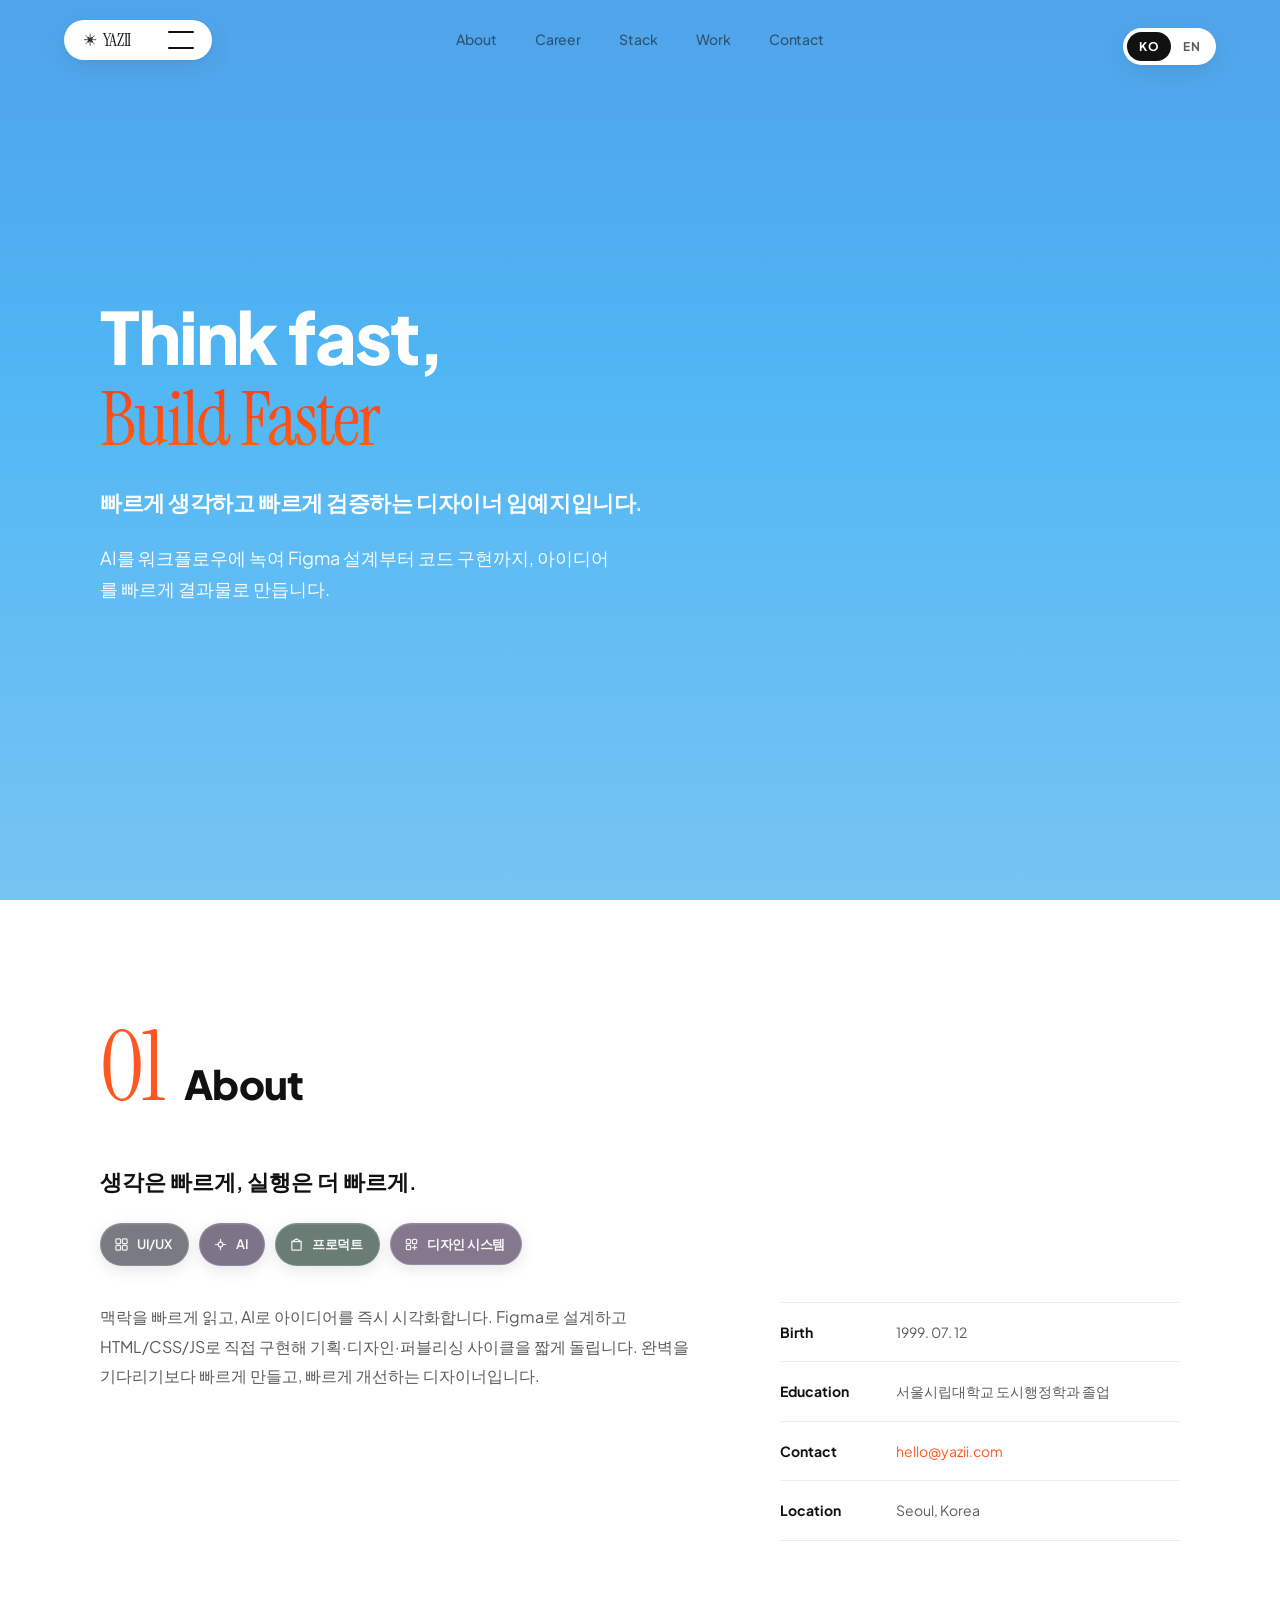
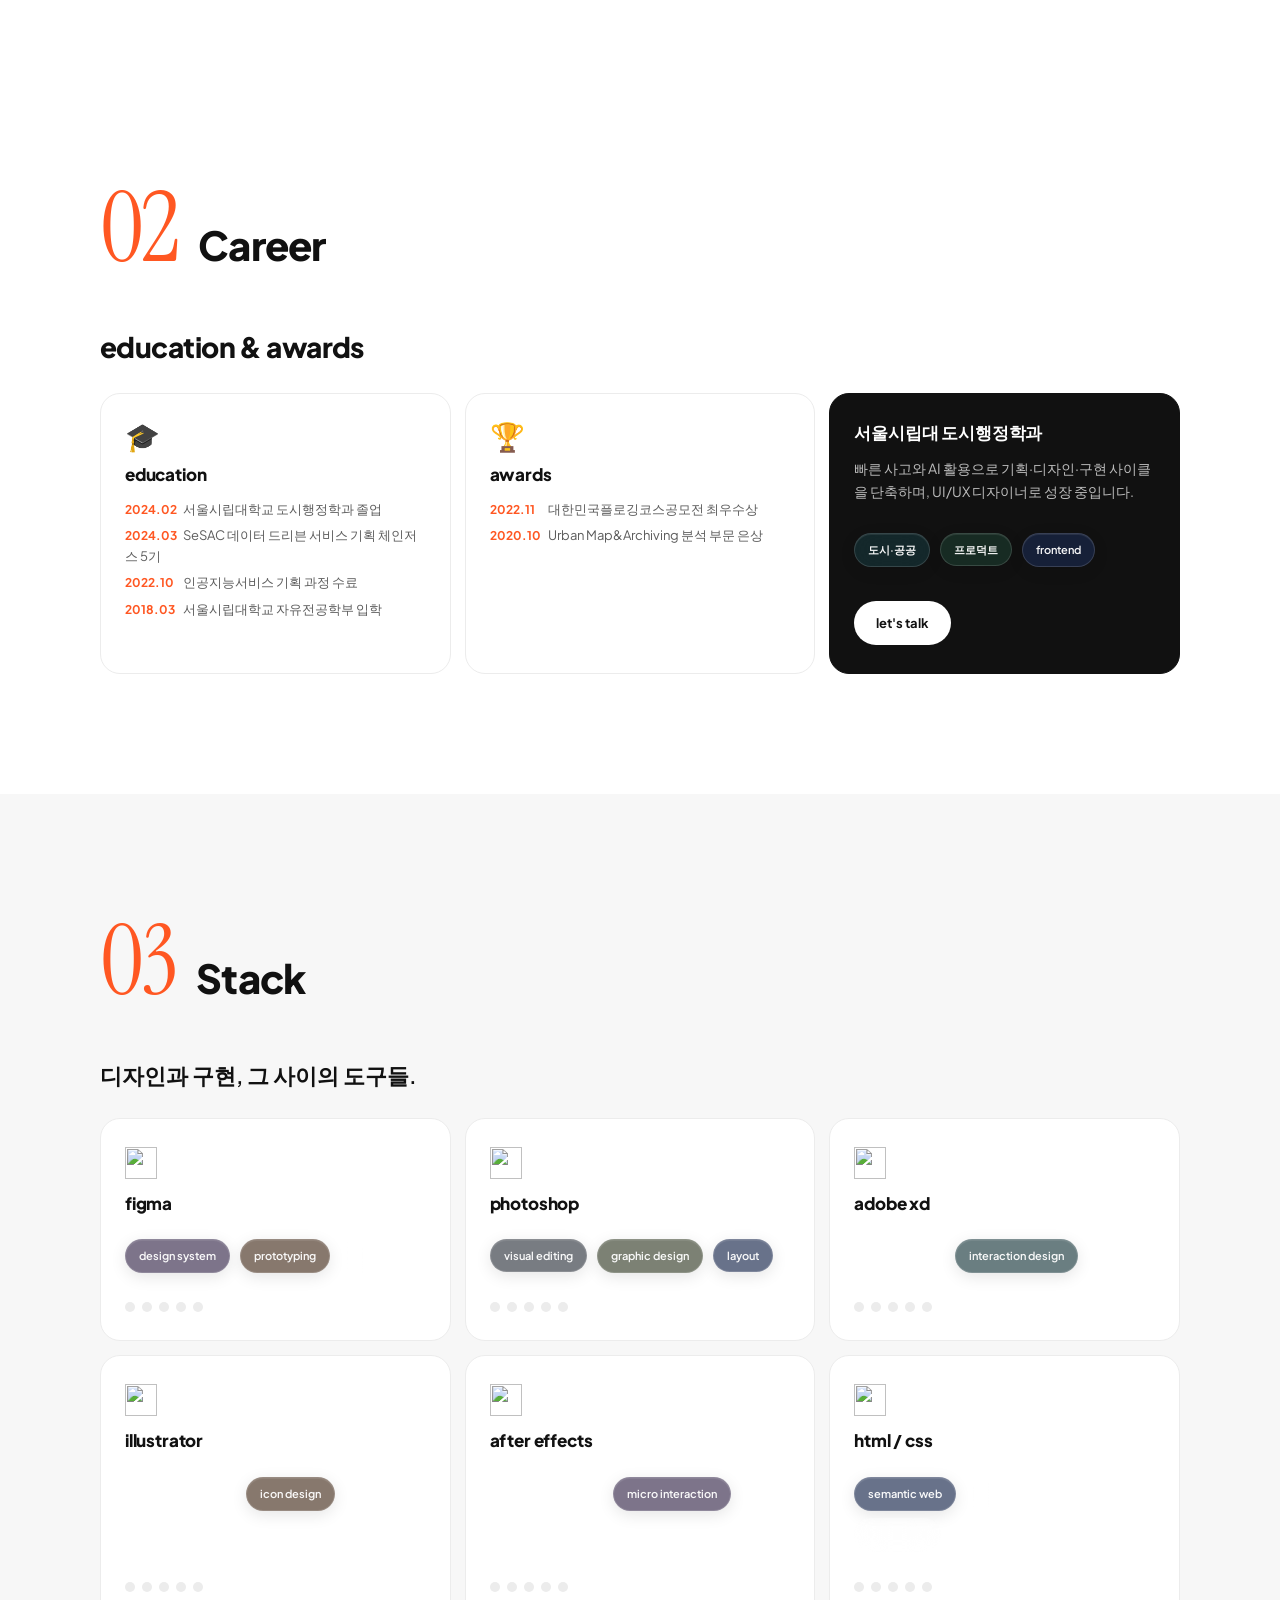
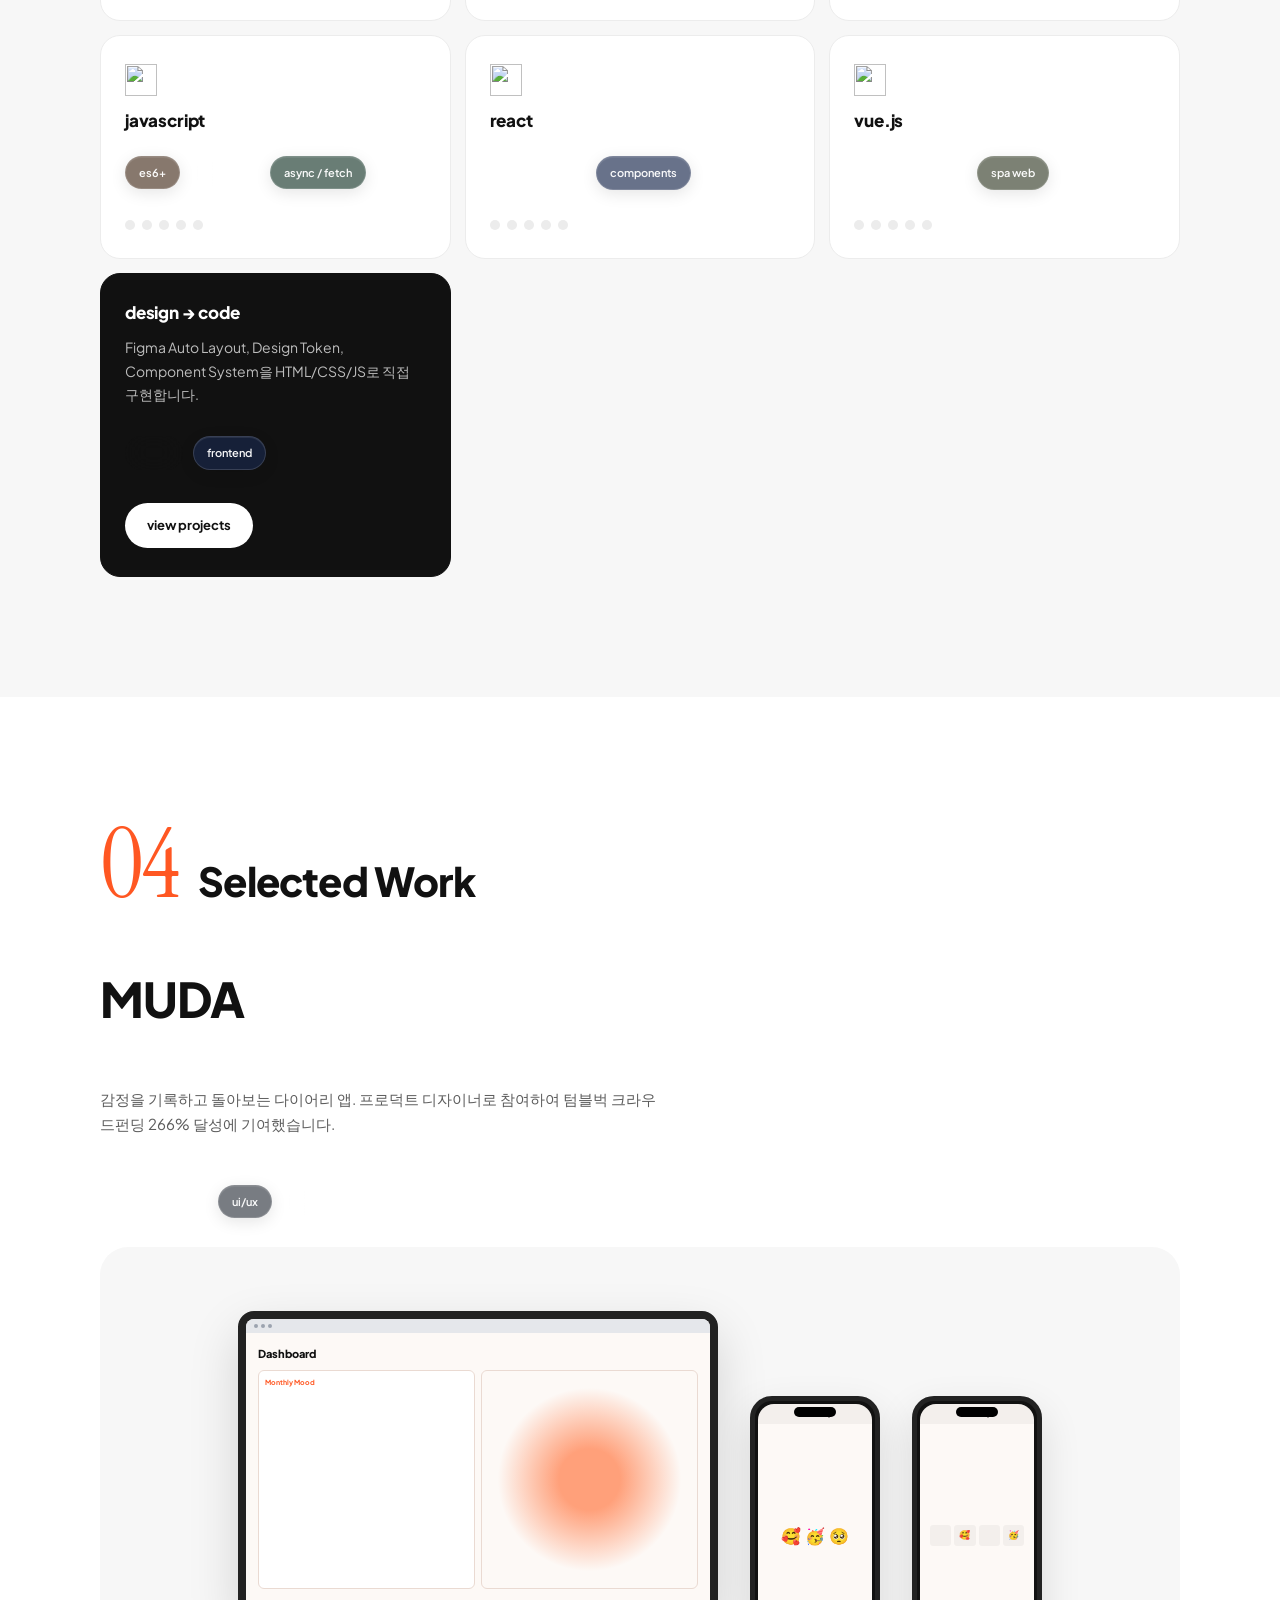
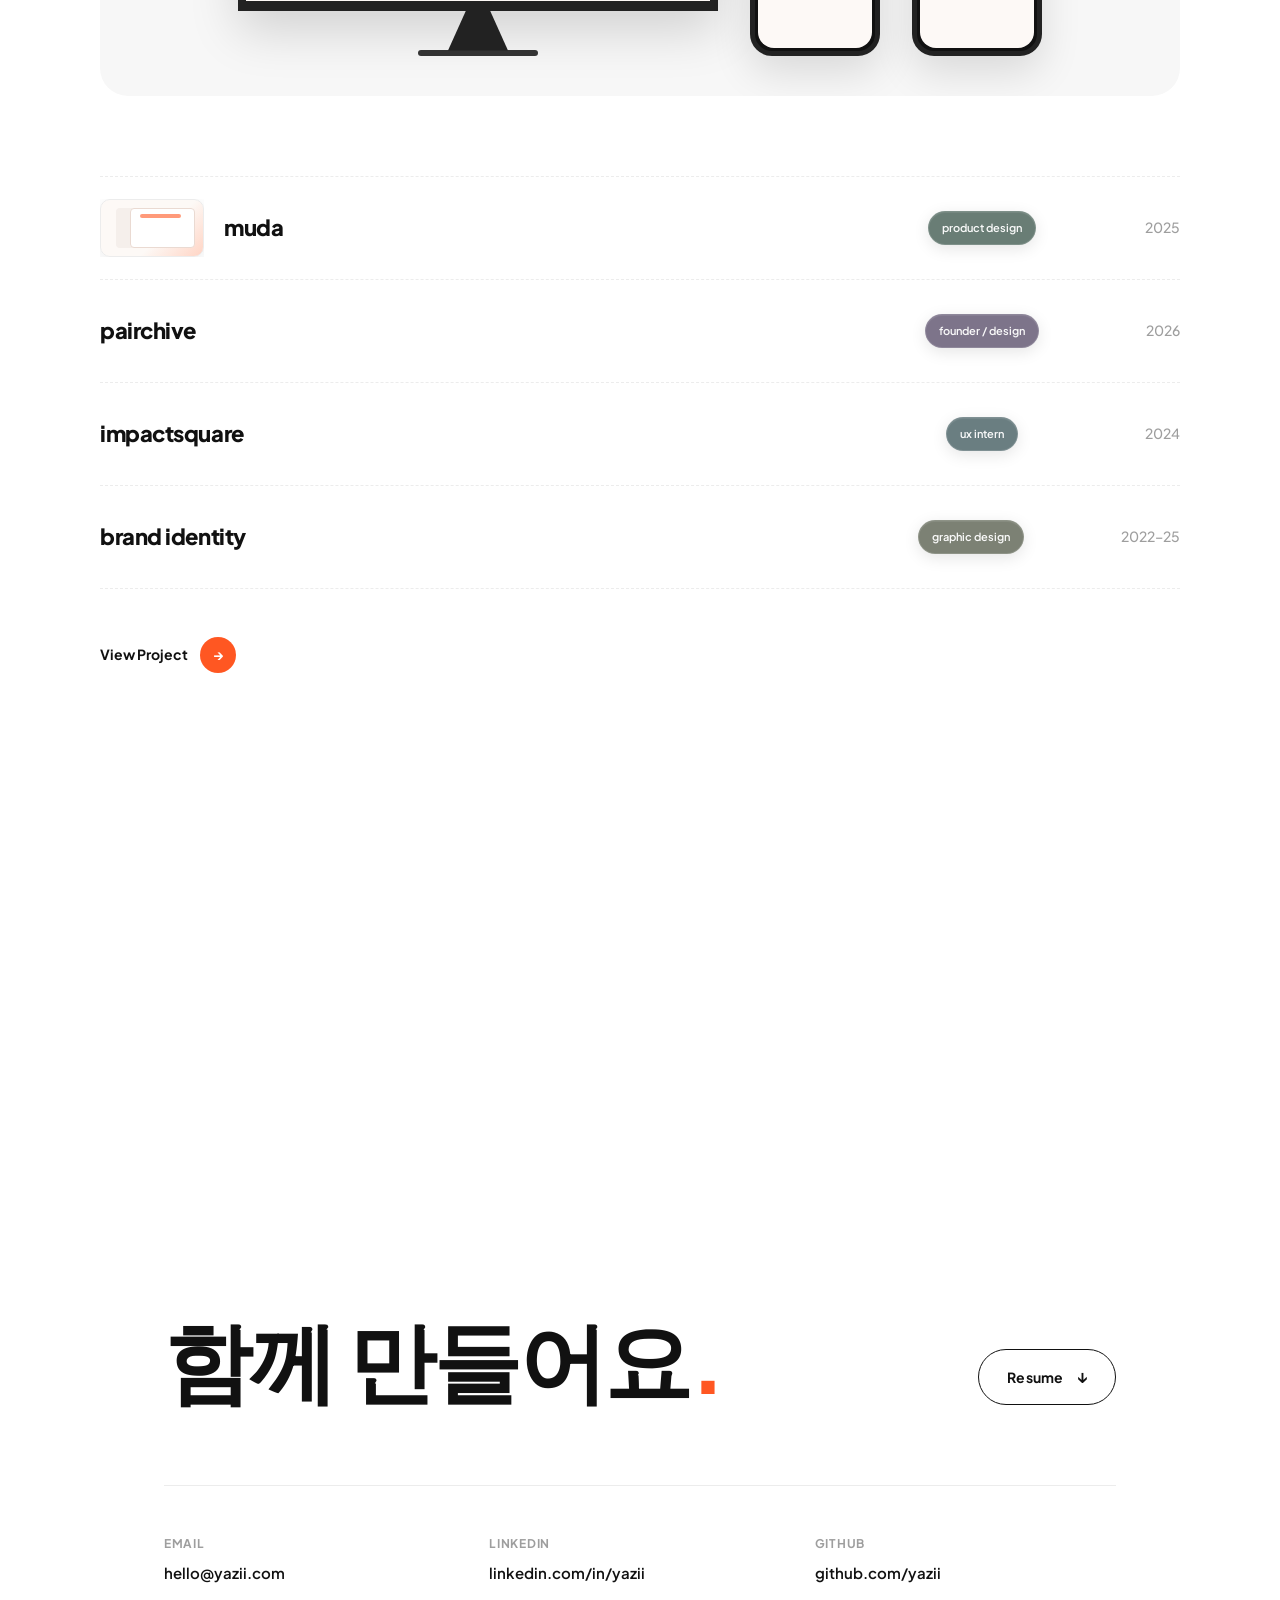
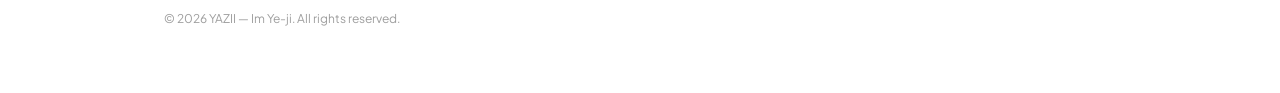
==== commit 63f6acff: "+add) 영문 버전 추가" ====
--- a/index.html
+++ b/index.html
@@ -1,622 +1,531 @@
 <!DOCTYPE html>
-<html lang="ko">
+<html lang="ko" class="no-js">
 <head>
-  <meta charset="UTF-8">
-  <meta name="viewport" content="width=device-width, initial-scale=1.0">
-  <meta name="theme-color" content="#FF7D59">
-  <title>YAZII — UX/UI 디자이너 &amp; 프론트엔드</title>
-  <link rel="icon" href="favicon.svg" type="image/svg+xml">
-  <link rel="stylesheet" href="https://cdn.jsdelivr.net/npm/locomotive-scroll@4.1.4/dist/locomotive-scroll.min.css">
-  <link rel="stylesheet" href="css/tokens.css">
-  <link rel="stylesheet" href="css/common.css">
-  <link rel="stylesheet" href="css/gnb.css">
-  <link rel="stylesheet" href="css/hero.css">
-  <link rel="stylesheet" href="css/about.css">
-  <link rel="stylesheet" href="css/field-notes.css">
-  <link rel="stylesheet" href="css/work.css">
-  <link rel="stylesheet" href="css/contact.css">
+<meta charset="UTF-8">
+<meta name="viewport" content="width=device-width, initial-scale=1.0">
+<title>임예지 — Think fast, Build Faster</title>
+<script>document.documentElement.classList.replace('no-js','js');</script>
+<link rel="preconnect" href="https://cdn.jsdelivr.net">
+<link rel="stylesheet" as="style" crossorigin href="https://cdn.jsdelivr.net/gh/orioncactus/pretendard@v1.3.9/dist/web/static/pretendard.css">
+<link rel="stylesheet" href="css/tokens.css">
+<link rel="stylesheet" href="css/layout.css">
+<link rel="stylesheet" href="css/components.css">
 </head>
 <body>
 
-<div id="scroll-container" data-scroll-container>
-
-<!-- ======= 01 HERO ======= -->
-<section id="hero" class="section hero" data-scroll-section>
-
-  <div class="hero__topbar-spacer" id="heroTopbarSpacer" aria-hidden="true"></div>
-
-  <header class="hero__topbar" id="heroTopbar">
-    <a href="#hero" class="hero__logo" aria-label="YAZII 홈">YAZII</a>
-
-    <div class="gnb-wrap" id="gnbWrap">
-      <div class="gnb" id="gnb" role="banner">
-        <div class="gnb__bar">
-          <button class="gnb__input-row" id="gnbBtn" aria-expanded="false" aria-controls="gnbPanel" aria-label="네비게이션 메뉴">
-            <svg class="gnb__search-ico" viewBox="0 0 24 24" fill="none" aria-hidden="true">
-              <circle cx="10.5" cy="10.5" r="6.5" stroke="currentColor" stroke-width="2"/>
-              <line x1="15.5" y1="15.5" x2="21" y2="21" stroke="currentColor" stroke-width="2.2" stroke-linecap="round"/>
-            </svg>
-            <span class="gnb__text" id="gnbText">어디로 갈까요?</span>
-          </button>
-          <div class="gnb__panel" id="gnbPanel" role="navigation" aria-label="섹션 내비게이션">
-            <ul class="gnb__nav" role="list">
-              <li role="listitem">
-                <a href="#hero" class="gnb__nav-item" data-label="홈">
-                  <span class="gnb__nav-icon" aria-hidden="true">
-                    <svg viewBox="0 0 24 24" fill="none"><path d="M12 2C8.13 2 5 5.13 5 9c0 5.25 7 13 7 13s7-7.75 7-13c0-3.87-3.13-7-7-7zm0 9.5a2.5 2.5 0 110-5 2.5 2.5 0 010 5z" fill="#FF7D59"/></svg>
-                  </span>
-                  <span class="gnb__nav-label">홈</span>
-                </a>
-              </li>
-              <li role="listitem">
-                <a href="#about" class="gnb__nav-item" data-label="ABOUT">
-                  <span class="gnb__nav-icon" aria-hidden="true">
-                    <svg viewBox="0 0 24 24" fill="none"><circle cx="12" cy="8" r="3.5" stroke="#FF7D59" stroke-width="1.8"/><path d="M4 20c0-3.31 3.58-6 8-6s8 2.69 8 6" stroke="#FF7D59" stroke-width="1.8" stroke-linecap="round"/></svg>
-                  </span>
-                  <span class="gnb__nav-label">ABOUT</span>
-                </a>
-              </li>
-              <li role="listitem">
-                <a href="#field-notes" class="gnb__nav-item" data-label="필드노트">
-                  <span class="gnb__nav-icon" aria-hidden="true">
-                    <svg viewBox="0 0 24 24" fill="none"><rect x="5" y="3" width="14" height="18" rx="2" stroke="#FF7D59" stroke-width="1.8"/><path d="M9 8h6M9 12h6M9 16h4" stroke="#FF7D59" stroke-width="1.8" stroke-linecap="round"/></svg>
-                  </span>
-                  <span class="gnb__nav-label">필드노트</span>
-                </a>
-              </li>
-              <li role="listitem">
-                <a href="#work" class="gnb__nav-item" data-label="PROJECT">
-                  <span class="gnb__nav-icon" aria-hidden="true">
-                    <svg viewBox="0 0 24 24" fill="none"><rect x="3" y="3" width="7" height="7" rx="1.5" stroke="#FF7D59" stroke-width="1.8"/><rect x="14" y="3" width="7" height="7" rx="1.5" stroke="#FF7D59" stroke-width="1.8"/><rect x="3" y="14" width="7" height="7" rx="1.5" stroke="#FF7D59" stroke-width="1.8"/><rect x="14" y="14" width="7" height="7" rx="1.5" stroke="#FF7D59" stroke-width="1.8"/></svg>
-                  </span>
-                  <span class="gnb__nav-label">PROJECT</span>
-                </a>
-              </li>
-              <li role="listitem">
-                <a href="#contact" class="gnb__nav-item" data-label="CONTACT">
-                  <span class="gnb__nav-icon" aria-hidden="true">
-                    <svg viewBox="0 0 24 24" fill="none"><path d="M4 4h16v12H4z" stroke="#FF7D59" stroke-width="1.8" stroke-linejoin="round"/><path d="M4 4l8 8 8-8" stroke="#FF7D59" stroke-width="1.8" stroke-linecap="round"/></svg>
-                  </span>
-                  <span class="gnb__nav-label">CONTACT</span>
-                </a>
-              </li>
-            </ul>
-          </div>
-        </div>
-      </div>
-    </div>
-
-    <div class="hero__top-avatar" aria-hidden="true"><span>Y</span></div>
-  </header>
-
-  <div class="hero__map" aria-hidden="true">
-    <img class="hero__map-img" src="assets/hero-seoul-forest-map.svg" alt="" width="960" height="720" decoding="async">
-  </div>
-
-  <div class="hero__scene" id="heroScene">
-    <div class="hero__bubble" id="heroBubble">YAZII를 찾았다!</div>
-    <span class="hero__spark" aria-hidden="true">✦</span>
-    <div class="hero__character" id="heroCharacter" aria-hidden="true">
-      <svg viewBox="0 0 80 120" width="80" height="120" fill="none" xmlns="http://www.w3.org/2000/svg">
-        <ellipse cx="40" cy="108" rx="28" ry="8" fill="rgba(44,44,52,0.12)"/>
-        <circle cx="40" cy="98" r="22" fill="#99B0ED" stroke="#fff" stroke-width="3"/>
-        <circle cx="40" cy="98" r="8" fill="rgba(255,255,255,0.9)"/>
-        <rect x="28" y="52" width="24" height="32" rx="10" fill="#FFBDE8"/>
-        <circle cx="40" cy="38" r="14" fill="#FFEDEA"/>
-        <rect x="26" y="78" width="10" height="22" rx="5" fill="#9AA0A6"/>
-        <rect x="44" y="78" width="10" height="22" rx="5" fill="#9AA0A6"/>
-      </svg>
-    </div>
-    <span class="hero__bird" aria-hidden="true">🐦</span>
-  </div>
-
-  <div class="hero__dock">
-    <div class="hero__dock-card">
-      <div class="hero__dock-icon" aria-hidden="true">Y</div>
-      <div class="hero__dock-text">
-        <strong class="hero__dock-title">YAZII · UI/UX 디자이너</strong>
-        <span class="hero__dock-sub">서울 · 로컬 관심 · 신입 지원 중</span>
-      </div>
-      <button type="button" class="hero__dock-cta" id="heroDirectionsBtn" aria-label="길찾기" aria-controls="aboutSheet" aria-expanded="false">길찾기</button>
-    </div>
-    <button type="button" class="hero__locate-btn" id="heroLocateBtn" aria-label="현재 위치로">
-      <svg width="18" height="18" viewBox="0 0 24 24" fill="none" aria-hidden="true">
-        <circle cx="12" cy="12" r="3" fill="#99B0ED"/>
-        <path d="M12 2v4M12 18v4M2 12h4M18 12h4" stroke="#99B0ED" stroke-width="2" stroke-linecap="round"/>
-      </svg>
+<header class="site-header" id="siteHeader">
+  <div class="gnb-brand-pill">
+    <a href="#hero" class="gnb-logo" aria-label="YAZII home">
+      <span class="gnb-logo-mark" aria-hidden="true">✳</span>
+      YAZII
+    </a>
+    <button type="button" class="gnb-menu-btn" id="gnbMenuBtn" aria-label="메뉴 열기" aria-expanded="false" aria-controls="gnbPanel">
+      <span class="gnb-menu-line"></span>
+      <span class="gnb-menu-line"></span>
     </button>
   </div>
 
-  <h1 class="visually-hidden">YAZII — UI/UX 디자이너 &amp; 프론트엔드</h1>
-
-</section>
-
-<!-- ======= 02 ABOUT ======= -->
-<section id="about" class="section about" data-scroll-section>
-
-  <div class="about__header">
-    <span class="about__sec-num">02</span>
-    <h2 class="about__sec-title">ABOUT</h2>
+  <nav class="gnb-links" aria-label="주요 섹션">
+    <a href="#about" class="gnb-link" data-section="about" data-i18n="nav.about">About</a>
+    <a href="#career" class="gnb-link" data-section="career" data-i18n="nav.career">Career</a>
+    <a href="#stack" class="gnb-link" data-section="stack" data-i18n="nav.stack">Stack</a>
+    <a href="#work" class="gnb-link" data-section="work" data-i18n="nav.work">Work</a>
+    <a href="#contact" class="gnb-link" data-section="contact" data-i18n="nav.contact">Contact</a>
+  </nav>
+
+  <div class="gnb-lang-toggle" role="group" aria-label="Language">
+    <button type="button" class="gnb-lang-btn is-active" data-lang="ko" aria-pressed="true">KO</button>
+    <button type="button" class="gnb-lang-btn" data-lang="en" aria-pressed="false">EN</button>
   </div>
 
-  <article class="about__place" aria-label="YAZII 프로필 Place Details">
-
-    <!-- 사진 갤러리 -->
-    <div class="about__photos">
-      <div class="about__photos-head">
-        <span class="about__photos-label">사진</span>
-        <button type="button" class="about__photos-next" id="aboutPhotosNext" aria-label="다음 사진">Next &gt;</button>
-      </div>
-      <div class="about__photos-track" id="aboutPhotosTrack">
-        <div class="about__photo about__photo--pink" aria-hidden="true"></div>
-        <div class="about__photo about__photo--gray" aria-hidden="true"></div>
-        <div class="about__photo about__photo--green" aria-hidden="true"></div>
-      </div>
-    </div>
-
-    <!-- 장소 헤더 -->
-    <div class="about__place-head">
-      <div class="about__place-info">
-        <h3 class="about__place-name">YAZII <span class="about__place-name-ko">(임예지)</span></h3>
-        <p class="about__place-meta">UI/UX 디자이너 · 서울 · 로컬·관광 관심 · 신입 지원 중</p>
-      </div>
-      <div class="about__place-icons">
-        <button type="button" class="about__bookmark" id="aboutBookmark" aria-label="저장" aria-pressed="false">
-          <svg width="22" height="22" viewBox="0 0 24 24" fill="none" aria-hidden="true">
-            <path d="M19 21l-7-5-7 5V5a2 2 0 012-2h10a2 2 0 012 2z" stroke="currentColor" stroke-width="2" stroke-linejoin="round"/>
-          </svg>
-        </button>
-        <div class="about__avatar" aria-hidden="true">Y</div>
-      </div>
-    </div>
-
-    <!-- 액션 칩 -->
-    <div class="about__actions" role="group" aria-label="빠른 액션">
-      <a href="#field-notes" class="about__action about__action--primary">경로 보기</a>
-      <button type="button" class="about__action about__action--outline" id="aboutSaveBtn">저장</button>
-      <a href="mailto:image4362@gmail.com" class="about__action about__action--outline">공유</a>
-      <a href="/resume.pdf" class="about__action about__action--outline" download>레쥬메 →</a>
-    </div>
-
-    <hr class="about__divider" aria-hidden="true">
-
-    <!-- 상세 정보 + 미니맵 -->
-    <div class="about__details">
-      <ul class="about__detail-list">
-        <li class="about__detail-item">
-          <span class="about__detail-ico about__detail-ico--pin" aria-hidden="true">
-            <svg width="18" height="18" viewBox="0 0 24 24" fill="none"><path d="M12 2C8.13 2 5 5.13 5 9c0 5.25 7 13 7 13s7-7.75 7-13c0-3.87-3.13-7-7-7z" fill="#EA4335"/></svg>
-          </span>
-          <span class="about__detail-text">도시행정 전공 → 지역·관광 기획</span>
-        </li>
-        <li class="about__detail-item">
-          <span class="about__detail-ico" aria-hidden="true">
-            <svg width="18" height="18" viewBox="0 0 24 24" fill="none"><circle cx="12" cy="12" r="9" stroke="#5F6368" stroke-width="1.8"/><path d="M12 7v5l3 2" stroke="#5F6368" stroke-width="1.8" stroke-linecap="round"/></svg>
-          </span>
-          <span class="about__detail-text">현장에서 만드는 디자이너 · 기록광</span>
-        </li>
-        <li class="about__detail-item about__detail-item--tools">
-          <span class="about__detail-ico" aria-hidden="true">
-            <svg width="18" height="18" viewBox="0 0 24 24" fill="none"><rect x="4" y="4" width="16" height="16" rx="3" stroke="#5F6368" stroke-width="1.8"/><path d="M8 12h8M12 8v8" stroke="#5F6368" stroke-width="1.8" stroke-linecap="round"/></svg>
-          </span>
-          <div class="about__tools-wrap">
-            <span class="about__detail-text about__detail-text--label">다루는 툴</span>
-            <div class="about__tool-icons" aria-label="사용 도구">
-              <span class="about__tool-icon" title="Figma"><img src="https://www.figma.com/favicon.ico" alt="" width="16" height="16" loading="lazy"></span>
-              <span class="about__tool-icon" title="HTML">&lt;/&gt;</span>
-              <span class="about__tool-icon" title="GSAP">Gs</span>
-              <span class="about__tool-icon" title="Cursor"><img src="https://www.cursor.com/favicon.ico" alt="" width="16" height="16" loading="lazy"></span>
-            </div>
-            <span class="about__tools-list">Figma · HTML · GSAP · Cursor</span>
-          </div>
-        </li>
-      </ul>
-
-      <div class="about__mini-map" aria-hidden="true">
-        <svg viewBox="0 0 120 100" width="100%" height="100%" preserveAspectRatio="xMidYMid slice">
-          <rect width="120" height="100" fill="#E4F3E6"/>
-          <path d="M-10 55 Q40 48 80 52 Q110 55 130 50" stroke="#CDDBF9" stroke-width="8" fill="none" stroke-linecap="round"/>
-          <path d="M20 20 L100 80" stroke="#fff" stroke-width="4" opacity="0.9"/>
-          <circle cx="72" cy="58" r="6" fill="#EA4335"/>
-          <path d="M72 52c-4.4 0-8 3.6-8 8 0 6 8 14 8 14s8-8 8-14c0-4.4-3.6-8-8-8z" fill="#EA4335" transform="translate(0,-6) scale(0.55)" transform-origin="72 58"/>
-        </svg>
-      </div>
-    </div>
-
-    <!-- 연락처 (접힌 정보) -->
-    <div class="about__contact-bar">
-      <a href="mailto:image4362@gmail.com" class="about__contact-link">image4362@gmail.com</a>
-      <a href="https://github.com/Yazii4362" class="about__contact-link" target="_blank" rel="noopener noreferrer">GitHub</a>
-    </div>
-
-  </article>
-
-</section>
-
-<!-- ======= 03 FIELD NOTES ======= -->
-<section id="field-notes" class="section field-notes" data-scroll-section>
-
-  <div class="fn__header">
-    <span class="fn__sec-num">03</span>
-    <h2 class="fn__sec-title">필드노트</h2>
-  </div>
-
-  <div class="fn__canvas" aria-label="한국 지도 위 필드 노트">
-
-    <!-- 한국 지도 SVG (인천-서울-경상북도 영주 구간) -->
-    <svg class="fn__korea-map" viewBox="0 0 800 640" xmlns="http://www.w3.org/2000/svg" aria-hidden="true">
-      <!-- 바다 배경 -->
-      <rect width="800" height="640" fill="#FFFAED"/>
-      <!-- 한국 본토 실루엣 (단순화) -->
-      <path d="M 200 80 L 240 60 L 300 55 L 360 65 L 420 60 L 470 80 L 500 100
-               L 520 130 L 530 160 L 540 200 L 545 240 L 530 280 L 510 320
-               L 490 360 L 460 400 L 420 440 L 380 470 L 350 500 L 320 520
-               L 290 530 L 260 520 L 240 500 L 220 470 L 200 440
-               L 185 400 L 175 360 L 170 320 L 165 280 L 165 240
-               L 170 200 L 175 160 L 185 130 L 200 100 Z"
-            fill="#D1D161" stroke="#FFFFFF" stroke-width="2"/>
-      <!-- 도로/고속도로 -->
-      <line x1="280" y1="180" x2="420" y2="380" stroke="#FFFFFF" stroke-width="3" opacity="0.8"/>
-      <line x1="200" y1="220" x2="500" y2="220" stroke="#FFFFFF" stroke-width="2" opacity="0.6"/>
-      <line x1="340" y1="100" x2="340" y2="520" stroke="#FFFFFF" stroke-width="2" opacity="0.5"/>
-      <!-- 노란 도로 -->
-      <line x1="280" y1="180" x2="420" y2="380" stroke="#FFDE94" stroke-width="1.5" stroke-dasharray="4,4" opacity="0.7"/>
-      <!-- 강 (한강) -->
-      <path d="M 200 200 Q 280 190 340 195 Q 400 200 460 205 Q 500 208 530 200"
-            stroke="#CDDBF9" stroke-width="6" fill="none" stroke-linecap="round"/>
-      <!-- 서해 -->
-      <rect x="0" y="0" width="175" height="640" fill="#CDDBF9" opacity="0.45" rx="0"/>
-      <!-- 남해 -->
-      <path d="M 260 530 Q 320 560 380 570 Q 440 560 500 530 L 500 640 L 260 640 Z"
-            fill="#CDDBF9" opacity="0.45"/>
-      <!-- 인천 도시 블록 -->
-      <rect x="195" y="190" width="28" height="20" fill="#FFE5E0" stroke="#FAAB94" stroke-width="1" rx="2"/>
-      <rect x="210" y="215" width="20" height="15" fill="#FFE5E0" stroke="#FAAB94" stroke-width="1" rx="2"/>
-      <!-- 서울 도시 블록 -->
-      <rect x="295" y="178" width="36" height="28" fill="#FFE5E0" stroke="#FAAB94" stroke-width="1" rx="2"/>
-      <rect x="315" y="165" width="24" height="20" fill="#FFE5E0" stroke="#FAAB94" stroke-width="1" rx="2"/>
-      <rect x="280" y="195" width="20" height="18" fill="#FFE5E0" stroke="#FAAB94" stroke-width="1" rx="2"/>
-      <!-- 경상북도 영주 -->
-      <rect x="405" y="338" width="22" height="16" fill="#FFE5E0" stroke="#FAAB94" stroke-width="1" rx="2"/>
-    </svg>
-
-    <div class="fn__grid" aria-hidden="true"></div>
-
-    <!-- 도시 레이블 -->
-    <span class="fn__city-label" style="top:30%;left:25%">인천</span>
-    <span class="fn__city-label" style="top:28%;left:38%">서울</span>
-    <span class="fn__city-label" style="top:54%;left:54%">경상북도</span>
-    <span class="fn__city-label" style="top:59%;left:57%">영주</span>
-
-    <!-- 경로 점선 -->
-    <svg class="fn__route" viewBox="0 0 800 640" preserveAspectRatio="none" aria-hidden="true">
-      <path d="M 230 200 L 315 190 L 380 250 L 420 310 L 420 350"
-            stroke="#FF7D59" stroke-width="2.5" stroke-dasharray="8 5" fill="none" opacity="0.6"/>
-    </svg>
-
-    <!-- 핀 카드 1 — 관찰 (인천) -->
-    <div class="fn-pin fn-pin--1">
-      <div class="fn-pin__card">
-        <span class="fn-pin__keyword">관찰</span>
-        <span class="fn-pin__place">Impactsquare · 인천</span>
-        <p class="fn-pin__text">로컬 브랜드 사람들이 어떻게 공간을 읽는지 눈으로 배웠다</p>
-      </div>
-      <svg class="fn-pin__marker" viewBox="0 0 24 36" width="20" height="28" aria-hidden="true">
-        <path d="M12 0C5.37 0 0 5.37 0 12c0 9 12 24 12 24s12-15 12-24C24 5.37 18.63 0 12 0z" fill="#99B0ED"/>
-        <circle cx="12" cy="12" r="5" fill="rgba(255,255,255,0.95)"/>
-      </svg>
-    </div>
-
-    <!-- 핀 카드 2 — 현장 (서울) -->
-    <div class="fn-pin fn-pin--2">
-      <div class="fn-pin__card">
-        <span class="fn-pin__keyword">현장</span>
-        <span class="fn-pin__place">Kkuki · 서울</span>
-        <p class="fn-pin__text">기획이 화면보다 먼저라는 걸 커뮤니티 운영에서 체득했다</p>
-      </div>
-      <svg class="fn-pin__marker" viewBox="0 0 24 36" width="20" height="28" aria-hidden="true">
-        <path d="M12 0C5.37 0 0 5.37 0 12c0 9 12 24 12 24s12-15 12-24C24 5.37 18.63 0 12 0z" fill="#FFDE94"/>
-        <circle cx="12" cy="12" r="5" fill="rgba(255,255,255,0.95)"/>
-      </svg>
-    </div>
-
-    <!-- 핀 카드 3 — 움직임 (강원) -->
-    <div class="fn-pin fn-pin--3">
-      <div class="fn-pin__card">
-        <span class="fn-pin__keyword">움직임</span>
-        <span class="fn-pin__place">Seoul → 각지</span>
-        <p class="fn-pin__text">걷다가 발견한 디테일이 결국 디자인 언어가 된다</p>
-      </div>
-      <svg class="fn-pin__marker" viewBox="0 0 24 36" width="20" height="28" aria-hidden="true">
-        <path d="M12 0C5.37 0 0 5.37 0 12c0 9 12 24 12 24s12-15 12-24C24 5.37 18.63 0 12 0z" fill="#D1D161"/>
-        <circle cx="12" cy="12" r="5" fill="rgba(255,255,255,0.95)"/>
-      </svg>
-    </div>
-
-    <!-- 핀 카드 4 — 실행 (경북) -->
-    <div class="fn-pin fn-pin--4">
-      <div class="fn-pin__card">
-        <span class="fn-pin__keyword">실행</span>
-        <span class="fn-pin__place">MUDA · 경상북도</span>
-        <p class="fn-pin__text">크라우드펀딩 266% — 만든 게 시장에서 증명됐다</p>
-        <span class="fn-pin__stat">266%</span>
-      </div>
-      <svg class="fn-pin__marker" viewBox="0 0 24 36" width="20" height="28" aria-hidden="true">
-        <path d="M12 0C5.37 0 0 5.37 0 12c0 9 12 24 12 24s12-15 12-24C24 5.37 18.63 0 12 0z" fill="#FF7D59"/>
-        <circle cx="12" cy="12" r="5" fill="rgba(255,255,255,0.95)"/>
-      </svg>
-    </div>
-
-    <!-- 핀 카드 5 — 연결 (영주) -->
-    <div class="fn-pin fn-pin--5">
-      <div class="fn-pin__card">
-        <span class="fn-pin__keyword">연결</span>
-        <span class="fn-pin__place">Pairchive · 영주</span>
-        <p class="fn-pin__text">두 사람의 링크가 쌓여 관계가 된다는 걸 설계하는 중</p>
-        <span class="fn-pin__badge">제작 중 →</span>
-      </div>
-      <svg class="fn-pin__marker" viewBox="0 0 24 36" width="20" height="28" aria-hidden="true">
-        <path d="M12 0C5.37 0 0 5.37 0 12c0 9 12 24 12 24s12-15 12-24C24 5.37 18.63 0 12 0z" fill="#FFBDE8"/>
-        <circle cx="12" cy="12" r="5" fill="rgba(255,255,255,0.95)"/>
-      </svg>
-    </div>
-
-  </div>
-</section>
-
-<!-- ======= 04 WORK ======= -->
-<section id="work" class="section work" data-scroll-section>
-
-  <div class="work__inner">
-
-    <div class="work__top">
-      <div class="work__header">
-        <span class="work__sec-num">04</span>
-        <h2 class="work__sec-title">PROJECT</h2>
-      </div>
-      <div class="work__filter" role="tablist" aria-label="프로젝트 필터">
-        <button type="button" class="work-filter is-active" data-filter="all" role="tab" aria-selected="true">전체</button>
-        <button type="button" class="work-filter" data-filter="branding" role="tab" aria-selected="false">브랜딩</button>
-        <button type="button" class="work-filter" data-filter="product" role="tab" aria-selected="false">UIUX · 제품</button>
-      </div>
-    </div>
-
-    <div class="work__grid" aria-label="프로젝트 목록">
-
-      <a href="project-pairchive.html" class="work-card" data-category="product" aria-label="Pairchive">
-        <div class="work-card__thumb work-card__thumb--pairchive">
-          <span class="work-card__cat">제품 | UXUI</span>
-          <span class="work-card__thumb-name" aria-hidden="true">Pairchive</span>
-        </div>
-        <div class="work-card__meta">
-          <div class="work-card__row">
-            <h3 class="work-card__title">Pairchive</h3>
-            <span class="work-card__year">2025</span>
-          </div>
-          <p class="work-card__desc">흩어진 URL을 두 사람만의 공유 아카이브로 모으는 채팅 기반 링크 저장 서비스.</p>
-        </div>
+  <nav class="gnb-panel" id="gnbPanel" aria-label="모바일 메뉴" hidden>
+    <a href="#about" class="gnb-panel-link" data-section="about" data-i18n="nav.about">About</a>
+    <a href="#career" class="gnb-panel-link" data-section="career" data-i18n="nav.career">Career</a>
+    <a href="#stack" class="gnb-panel-link" data-section="stack" data-i18n="nav.stack">Stack</a>
+    <a href="#work" class="gnb-panel-link" data-section="work" data-i18n="nav.work">Work</a>
+    <a href="#contact" class="gnb-panel-link" data-section="contact" data-i18n="nav.contact">Contact</a>
+    <div class="gnb-panel-lang" role="group" aria-label="Language">
+      <button type="button" class="gnb-lang-btn is-active" data-lang="ko" aria-pressed="true">KO</button>
+      <button type="button" class="gnb-lang-btn" data-lang="en" aria-pressed="false">EN</button>
+    </div>
+  </nav>
+</header>
+
+<main class="page">
+
+  <!-- HERO -->
+  <section class="section hero-section" id="hero">
+    <div class="hero-inner section-inner">
+      <h1 class="hero-headline" data-i18n-html="hero.headline">
+        Think fast,<br>
+        <em>Build Faster</em>
+      </h1>
+      <p class="hero-tagline" data-i18n="hero.tagline">빠르게 생각하고 빠르게 검증하는 디자이너 임예지입니다.</p>
+      <p class="hero-sub" data-i18n-html="hero.sub">
+        AI를 워크플로우에 녹여 Figma 설계부터 코드 구현까지, 아이디어를 빠르게 결과물로 만듭니다.
+      </p>
+    </div>
+  </section>
+
+  <!-- ABOUT -->
+  <section class="section" id="about">
+    <div class="section-inner">
+      <div class="section-head">
+        <span class="section-num">01</span>
+        <h2 class="section-title">About</h2>
+      </div>
+      <p class="section-lead" data-i18n="about.lead">생각은 빠르게, 실행은 더 빠르게.</p>
+      <div class="chip-row chip-row--about">
+        <span class="cat-chip cat-chip--slate">
+          <svg class="cat-chip-icon" viewBox="0 0 16 16" fill="none" aria-hidden="true"><rect x="2" y="2" width="5" height="5" rx="1" stroke="currentColor" stroke-width="1.3"/><rect x="9" y="2" width="5" height="5" rx="1" stroke="currentColor" stroke-width="1.3"/><rect x="2" y="9" width="5" height="5" rx="1" stroke="currentColor" stroke-width="1.3"/><rect x="9" y="9" width="5" height="5" rx="1" stroke="currentColor" stroke-width="1.3"/></svg>
+          <span data-i18n="chip.uiux">UI/UX</span>
+        </span>
+        <span class="cat-chip cat-chip--purple">
+          <svg class="cat-chip-icon" viewBox="0 0 16 16" fill="none" aria-hidden="true"><path d="M8 2.5v3M8 10.5v3M2.5 8h3M10.5 8h3" stroke="currentColor" stroke-width="1.3" stroke-linecap="round"/><circle cx="8" cy="8" r="2.5" stroke="currentColor" stroke-width="1.3"/></svg>
+          <span data-i18n="chip.ai">AI</span>
+        </span>
+        <span class="cat-chip cat-chip--green">
+          <svg class="cat-chip-icon" viewBox="0 0 16 16" fill="none" aria-hidden="true"><path d="M3 5h10v8a1 1 0 0 1-1 1H4a1 1 0 0 1-1-1V5z" stroke="currentColor" stroke-width="1.3"/><path d="M3 5l5-3 5 3" stroke="currentColor" stroke-width="1.3" stroke-linejoin="round"/></svg>
+          <span data-i18n="chip.product">프로덕트</span>
+        </span>
+        <span class="cat-chip cat-chip--violet">
+          <svg class="cat-chip-icon" viewBox="0 0 16 16" fill="none" aria-hidden="true"><rect x="2.5" y="2.5" width="4.5" height="4.5" rx="1" stroke="currentColor" stroke-width="1.3"/><rect x="9" y="2.5" width="4.5" height="4.5" rx="1" stroke="currentColor" stroke-width="1.3"/><rect x="2.5" y="9" width="4.5" height="4.5" rx="1" stroke="currentColor" stroke-width="1.3"/><path d="M11.25 9v4.5M9 11.25h4.5" stroke="currentColor" stroke-width="1.3" stroke-linecap="round"/></svg>
+          <span data-i18n="chip.designSystem">디자인 시스템</span>
+        </span>
+      </div>
+      <div class="about-grid">
+        <p class="about-body" data-i18n="about.body">
+          맥락을 빠르게 읽고, AI로 아이디어를 즉시 시각화합니다.
+          Figma로 설계하고 HTML/CSS/JS로 직접 구현해
+          기획·디자인·퍼블리싱 사이클을 짧게 돌립니다.
+          완벽을 기다리기보다 빠르게 만들고, 빠르게 개선하는 디자이너입니다.
+        </p>
+        <dl class="about-profile">
+          <div class="profile-row">
+            <dt class="profile-label">Birth</dt>
+            <dd class="profile-value">1999. 07. 12</dd>
+          </div>
+          <div class="profile-row">
+            <dt class="profile-label">Education</dt>
+            <dd class="profile-value" data-i18n="about.education">서울시립대학교 도시행정학과 졸업</dd>
+          </div>
+          <div class="profile-row">
+            <dt class="profile-label">Contact</dt>
+            <dd class="profile-value"><a href="mailto:hello@yazii.com">hello@yazii.com</a></dd>
+          </div>
+          <div class="profile-row">
+            <dt class="profile-label">Location</dt>
+            <dd class="profile-value">Seoul, Korea</dd>
+          </div>
+        </dl>
+      </div>
+    </div>
+  </section>
+
+  <!-- CAREER -->
+  <section class="section" id="career">
+    <div class="section-inner">
+      <div class="section-head">
+        <span class="section-num">02</span>
+        <h2 class="section-title">Career</h2>
+      </div>
+
+      <div class="career-block">
+        <h3 class="block-label" data-i18n="career.educationAwards">education &amp; awards</h3>
+        <div class="box-grid">
+          <article class="box-card">
+            <div class="box-card-icon box-card-icon--edu" aria-hidden="true">🎓</div>
+            <h4 class="box-card-title">education</h4>
+            <ul class="box-card-list">
+              <li><span class="box-card-date">2024.02</span> 서울시립대학교 도시행정학과 졸업</li>
+              <li><span class="box-card-date">2024.03</span> SeSAC 데이터 드리븐 서비스 기획 체인저스 5기</li>
+              <li><span class="box-card-date">2022.10</span> 인공지능서비스 기획 과정 수료</li>
+              <li><span class="box-card-date">2018.03</span> 서울시립대학교 자유전공학부 입학</li>
+            </ul>
+          </article>
+          <article class="box-card">
+            <div class="box-card-icon box-card-icon--award" aria-hidden="true">🏆</div>
+            <h4 class="box-card-title">awards</h4>
+            <ul class="box-card-list">
+              <li><span class="box-card-date">2022.11</span> 대한민국플로깅코스공모전 최우수상</li>
+              <li><span class="box-card-date">2020.10</span> Urban Map&amp;Archiving 분석 부문 은상</li>
+            </ul>
+          </article>
+          <article class="box-card box-card--dark">
+            <h4 class="box-card-title">서울시립대 도시행정학과</h4>
+            <p class="box-card-desc" data-i18n="career.cardDesc">빠른 사고와 AI 활용으로 기획·디자인·구현 사이클을 단축하며, UI/UX 디자이너로 성장 중입니다.</p>
+            <div class="chip-row chip-row--card">
+              <span class="cat-chip cat-chip--sm cat-chip--teal" data-i18n="chip.urban">도시·공공</span>
+              <span class="cat-chip cat-chip--sm cat-chip--green" data-i18n="chip.product">프로덕트</span>
+              <span class="cat-chip cat-chip--sm cat-chip--navy" data-i18n="chip.frontend">Frontend</span>
+            </div>
+            <a href="#contact" class="box-card-btn" data-i18n="career.letsTalk">let's talk</a>
+          </article>
+        </div>
+      </div>
+    </div>
+  </section>
+
+  <!-- STACK -->
+  <section class="section stack-section" id="stack">
+    <div class="section-inner">
+      <div class="section-head">
+        <span class="section-num">03</span>
+        <h2 class="section-title">Stack</h2>
+      </div>
+      <p class="section-lead" data-i18n="stack.lead">디자인과 구현, 그 사이의 도구들.</p>
+
+      <div class="box-grid">
+        <article class="box-card">
+          <img class="box-card-icon-img" src="https://www.google.com/s2/favicons?domain=figma.com&amp;sz=64" alt="" width="32" height="32">
+          <h4 class="box-card-title">figma</h4>
+          <div class="chip-row chip-row--stack">
+            <span class="cat-chip cat-chip--sm cat-chip--purple">design system</span>
+            <span class="cat-chip cat-chip--sm cat-chip--amber">prototyping</span>
+            <span class="cat-chip cat-chip--sm cat-chip--violet">auto layout</span>
+          </div>
+          <div class="skill-dots" data-level="5" aria-label="능숙도 5점 중 5점">
+            <span class="skill-dot"></span><span class="skill-dot"></span><span class="skill-dot"></span><span class="skill-dot"></span><span class="skill-dot"></span>
+          </div>
+        </article>
+
+        <article class="box-card">
+          <img class="box-card-icon-img" src="https://www.google.com/s2/favicons?domain=adobe.com&amp;sz=64" alt="" width="32" height="32">
+          <h4 class="box-card-title">photoshop</h4>
+          <div class="chip-row chip-row--stack">
+            <span class="cat-chip cat-chip--sm cat-chip--slate">visual editing</span>
+            <span class="cat-chip cat-chip--sm cat-chip--olive">graphic design</span>
+            <span class="cat-chip cat-chip--sm cat-chip--navy">layout</span>
+          </div>
+          <div class="skill-dots" data-level="4" aria-label="능숙도 5점 중 4점">
+            <span class="skill-dot"></span><span class="skill-dot"></span><span class="skill-dot"></span><span class="skill-dot"></span><span class="skill-dot"></span>
+          </div>
+        </article>
+
+        <article class="box-card">
+          <img class="box-card-icon-img" src="https://www.google.com/s2/favicons?domain=xd.adobe.com&amp;sz=64" alt="" width="32" height="32">
+          <h4 class="box-card-title">adobe xd</h4>
+          <div class="chip-row chip-row--stack">
+            <span class="cat-chip cat-chip--sm cat-chip--purple">wireframing</span>
+            <span class="cat-chip cat-chip--sm cat-chip--teal">interaction design</span>
+          </div>
+          <div class="skill-dots" data-level="4" aria-label="능숙도 5점 중 4점">
+            <span class="skill-dot"></span><span class="skill-dot"></span><span class="skill-dot"></span><span class="skill-dot"></span><span class="skill-dot"></span>
+          </div>
+        </article>
+
+        <article class="box-card">
+          <img class="box-card-icon-img" src="https://www.google.com/s2/favicons?domain=illustrator.adobe.com&amp;sz=64" alt="" width="32" height="32">
+          <h4 class="box-card-title">illustrator</h4>
+          <div class="chip-row chip-row--stack">
+            <span class="cat-chip cat-chip--sm cat-chip--olive">vector graphics</span>
+            <span class="cat-chip cat-chip--sm cat-chip--amber">icon design</span>
+          </div>
+          <div class="skill-dots" data-level="4" aria-label="능숙도 5점 중 4점">
+            <span class="skill-dot"></span><span class="skill-dot"></span><span class="skill-dot"></span><span class="skill-dot"></span><span class="skill-dot"></span>
+          </div>
+        </article>
+
+        <article class="box-card">
+          <img class="box-card-icon-img" src="https://www.google.com/s2/favicons?domain=adobe.com&amp;sz=64" alt="" width="32" height="32">
+          <h4 class="box-card-title">after effects</h4>
+          <div class="chip-row chip-row--stack">
+            <span class="cat-chip cat-chip--sm cat-chip--violet">motion graphics</span>
+            <span class="cat-chip cat-chip--sm cat-chip--purple">micro interaction</span>
+          </div>
+          <div class="skill-dots" data-level="3" aria-label="능숙도 5점 중 3점">
+            <span class="skill-dot"></span><span class="skill-dot"></span><span class="skill-dot"></span><span class="skill-dot"></span><span class="skill-dot"></span>
+          </div>
+        </article>
+
+        <article class="box-card">
+          <img class="box-card-icon-img" src="https://www.google.com/s2/favicons?domain=developer.mozilla.org&amp;sz=64" alt="" width="32" height="32">
+          <h4 class="box-card-title">html / css</h4>
+          <div class="chip-row chip-row--stack">
+            <span class="cat-chip cat-chip--sm cat-chip--navy">semantic web</span>
+            <span class="cat-chip cat-chip--sm cat-chip--slate">flexbox / grid</span>
+            <span class="cat-chip cat-chip--sm cat-chip--teal">responsive</span>
+          </div>
+          <div class="skill-dots" data-level="4" aria-label="능숙도 5점 중 4점">
+            <span class="skill-dot"></span><span class="skill-dot"></span><span class="skill-dot"></span><span class="skill-dot"></span><span class="skill-dot"></span>
+          </div>
+        </article>
+
+        <article class="box-card">
+          <img class="box-card-icon-img" src="https://www.google.com/s2/favicons?domain=javascript.com&amp;sz=64" alt="" width="32" height="32">
+          <h4 class="box-card-title">javascript</h4>
+          <div class="chip-row chip-row--stack">
+            <span class="cat-chip cat-chip--sm cat-chip--amber">ES6+</span>
+            <span class="cat-chip cat-chip--sm cat-chip--navy">DOM API</span>
+            <span class="cat-chip cat-chip--sm cat-chip--green">async / fetch</span>
+          </div>
+          <div class="skill-dots" data-level="4" aria-label="능숙도 5점 중 4점">
+            <span class="skill-dot"></span><span class="skill-dot"></span><span class="skill-dot"></span><span class="skill-dot"></span><span class="skill-dot"></span>
+          </div>
+        </article>
+
+        <article class="box-card">
+          <img class="box-card-icon-img" src="https://www.google.com/s2/favicons?domain=react.dev&amp;sz=64" alt="" width="32" height="32">
+          <h4 class="box-card-title">react</h4>
+          <div class="chip-row chip-row--stack">
+            <span class="cat-chip cat-chip--sm cat-chip--teal">hooks / state</span>
+            <span class="cat-chip cat-chip--sm cat-chip--navy">components</span>
+          </div>
+          <div class="skill-dots" data-level="3" aria-label="능숙도 5점 중 3점">
+            <span class="skill-dot"></span><span class="skill-dot"></span><span class="skill-dot"></span><span class="skill-dot"></span><span class="skill-dot"></span>
+          </div>
+        </article>
+
+        <article class="box-card">
+          <img class="box-card-icon-img" src="https://www.google.com/s2/favicons?domain=vuejs.org&amp;sz=64" alt="" width="32" height="32">
+          <h4 class="box-card-title">vue.js</h4>
+          <div class="chip-row chip-row--stack">
+            <span class="cat-chip cat-chip--sm cat-chip--green">composition API</span>
+            <span class="cat-chip cat-chip--sm cat-chip--olive">SPA web</span>
+          </div>
+          <div class="skill-dots" data-level="3" aria-label="능숙도 5점 중 3점">
+            <span class="skill-dot"></span><span class="skill-dot"></span><span class="skill-dot"></span><span class="skill-dot"></span><span class="skill-dot"></span>
+          </div>
+        </article>
+
+        <article class="box-card box-card--dark">
+          <h4 class="box-card-title">design → code</h4>
+          <p class="box-card-desc" data-i18n="stack.codeDesc">Figma Auto Layout, Design Token, Component System을 HTML/CSS/JS로 직접 구현합니다.</p>
+          <div class="chip-row chip-row--card">
+            <span class="cat-chip cat-chip--sm cat-chip--purple" data-i18n="chip.figma">Figma</span>
+            <span class="cat-chip cat-chip--sm cat-chip--navy" data-i18n="chip.frontend">Frontend</span>
+          </div>
+          <a href="#work" class="box-card-btn" data-i18n="stack.viewProjects">view projects</a>
+        </article>
+      </div>
+    </div>
+  </section>
+
+  <!-- WORK -->
+  <section class="section" id="work">
+    <div class="section-inner">
+      <div class="section-head">
+        <span class="section-num">04</span>
+        <h2 class="section-title">Selected Work</h2>
+      </div>
+
+      <div class="work-project-head">
+        <h3 class="work-project-name" id="workProjectName">MUDA</h3>
+      </div>
+      <p class="work-desc" id="workProjectDesc" data-i18n="work.muda">감정을 기록하고 돌아보는 다이어리 앱. 프로덕트 디자이너로 참여하여 텀블벅 크라우드펀딩 266% 달성에 기여했습니다.</p>
+      <div class="chip-row chip-row--work" id="workProjectChips" aria-label="Project tags"></div>
+
+      <div class="work-display">
+        <div class="imac-frame">
+          <div class="imac-screen">
+            <div class="screen-content" id="screenMain">
+              <div class="mockup-screen" data-mockup-project="pairchive">
+                <div class="mockup-ui-bar"><span class="m-dot"></span><span class="m-dot"></span><span class="m-dot"></span></div>
+                <div class="mockup-ui-body pairchive-imac">
+                  <div class="mockup-ui-sidebar">
+                    <div class="mockup-logo-mark"></div>
+                    <div class="sidebar-item active"></div>
+                    <div class="sidebar-item"></div>
+                    <div class="sidebar-item"></div>
+                  </div>
+                  <div class="mockup-ui-main">
+                    <div class="bookshelf-row">
+                      <div class="spine-book main-book">Pair</div>
+                      <div class="spine-book">Vol.12</div>
+                      <div class="spine-book">Archive</div>
+                    </div>
+                    <div class="shelf-wood"></div>
+                  </div>
+                </div>
+              </div>
+              <div class="mockup-screen active" data-mockup-project="muda">
+                <div class="mockup-ui-bar"><span class="m-dot"></span><span class="m-dot"></span><span class="m-dot"></span></div>
+                <div class="mockup-ui-body muda-imac">
+                  <div class="muda-dash-sidebar"></div>
+                  <div class="muda-dash-content">
+                    <div class="muda-dash-header">Dashboard</div>
+                    <div class="muda-grid-dummy">
+                      <div class="muda-dummy-card text-card">Monthly Mood</div>
+                      <div class="muda-dummy-card chart-card"></div>
+                    </div>
+                  </div>
+                </div>
+              </div>
+              <div class="mockup-screen" data-mockup-project="impactsquare">
+                <div class="mockup-ui-bar"><span class="m-dot"></span><span class="m-dot"></span><span class="m-dot"></span></div>
+                <div class="mockup-ui-body muda-imac" style="background:#F0F7F0;">
+                  <div class="muda-dash-content">
+                    <div class="muda-dash-header" style="color:#2D6A4F;">영주 딸기밭</div>
+                    <div class="muda-grid-dummy">
+                      <div class="muda-dummy-card text-card" style="color:#2D6A4F;">Field Research</div>
+                      <div class="muda-dummy-card chart-card" style="background:radial-gradient(circle,#95D5B2 20%,transparent 60%);"></div>
+                    </div>
+                  </div>
+                </div>
+              </div>
+              <div class="mockup-screen" data-mockup-project="brand">
+                <div class="mockup-ui-bar"><span class="m-dot"></span><span class="m-dot"></span><span class="m-dot"></span></div>
+                <div class="mockup-ui-body" style="flex:1;background:#FFF5F0;display:flex;align-items:center;justify-content:center;font-weight:800;font-size:14px;color:var(--orange);">Brand Identity</div>
+              </div>
+            </div>
+          </div>
+          <div class="imac-stand"></div>
+          <div class="imac-base"></div>
+        </div>
+
+        <div class="phone-frame">
+          <div class="phone-notch"></div>
+          <div class="phone-screen" id="screenPhone1">
+            <div class="mockup-screen" data-mockup-project="pairchive">
+              <div class="phone-inner-nav">Pairing</div>
+              <div class="pairing-ui-box">
+                <div class="pulse-ring"></div>
+                <span class="pair-label">Active Connection</span>
+              </div>
+            </div>
+            <div class="mockup-screen active" data-mockup-project="muda">
+              <div class="phone-inner-nav">Add Diary</div>
+              <div class="muda-emoji-selector">
+                <span>🥰</span><span>🥳</span><span>🥺</span>
+              </div>
+            </div>
+            <div class="mockup-screen" data-mockup-project="impactsquare">
+              <div class="phone-inner-nav">Survey</div>
+              <div class="muda-emoji-selector" style="font-size:12px;color:var(--gray-600);">현장 인터뷰</div>
+            </div>
+            <div class="mockup-screen" data-mockup-project="brand">
+              <div class="phone-inner-nav">Logo</div>
+              <div class="muda-emoji-selector" style="font-size:20px;color:var(--orange);">Y</div>
+            </div>
+          </div>
+        </div>
+
+        <div class="phone-frame">
+          <div class="phone-notch"></div>
+          <div class="phone-screen" id="screenPhone2">
+            <div class="mockup-screen" data-mockup-project="pairchive">
+              <div class="phone-inner-nav">Bookshelf</div>
+              <div class="phone-bookshelf">
+                <div class="min-book">Pair #1</div>
+                <div class="min-book">Pair #2</div>
+              </div>
+            </div>
+            <div class="mockup-screen active" data-mockup-project="muda">
+              <div class="phone-inner-nav">Monthly</div>
+              <div class="muda-min-calendar">
+                <span class="cal-day"></span><span class="cal-day">🥰</span>
+                <span class="cal-day"></span><span class="cal-day">🥳</span>
+              </div>
+            </div>
+            <div class="mockup-screen" data-mockup-project="impactsquare">
+              <div class="phone-inner-nav">Report</div>
+              <div class="muda-min-calendar">
+                <span class="cal-day">📋</span><span class="cal-day">🍓</span>
+              </div>
+            </div>
+            <div class="mockup-screen" data-mockup-project="brand">
+              <div class="phone-inner-nav">Guide</div>
+              <div class="muda-min-calendar">
+                <span class="cal-day" style="background:var(--orange);color:#fff;">Aa</span>
+              </div>
+            </div>
+          </div>
+        </div>
+      </div>
+
+      <div class="project-list" id="projectList">
+        <a href="project-detail.html?project=muda" class="project-row is-active" data-project="muda">
+          <span class="project-row-lead">
+            <span class="project-row-thumb">
+              <span class="thumb-preview thumb-preview--muda" aria-hidden="true"></span>
+            </span>
+            <span class="project-row-name">muda</span>
+          </span>
+          <span class="project-row-cat">
+            <span class="cat-chip cat-chip--sm cat-chip--green" data-i18n="tag.productDesign">product design</span>
+          </span>
+          <span class="project-row-year">2025</span>
+        </a>
+        <a href="project-detail.html?project=pairchive" class="project-row" data-project="pairchive">
+          <span class="project-row-lead">
+            <span class="project-row-thumb">
+              <span class="thumb-preview thumb-preview--pairchive" aria-hidden="true"></span>
+            </span>
+            <span class="project-row-name">pairchive</span>
+          </span>
+          <span class="project-row-cat">
+            <span class="cat-chip cat-chip--sm cat-chip--purple" data-i18n="tag.founderDesign">founder / design</span>
+          </span>
+          <span class="project-row-year">2026</span>
+        </a>
+        <a href="project-detail.html?project=impactsquare" class="project-row" data-project="impactsquare">
+          <span class="project-row-lead">
+            <span class="project-row-thumb">
+              <span class="thumb-preview thumb-preview--impactsquare" aria-hidden="true"></span>
+            </span>
+            <span class="project-row-name">impactsquare</span>
+          </span>
+          <span class="project-row-cat">
+            <span class="cat-chip cat-chip--sm cat-chip--teal" data-i18n="tag.uxIntern">ux intern</span>
+          </span>
+          <span class="project-row-year">2024</span>
+        </a>
+        <a href="project-detail.html?project=brand" class="project-row" data-project="brand">
+          <span class="project-row-lead">
+            <span class="project-row-thumb">
+              <span class="thumb-preview thumb-preview--brand" aria-hidden="true"></span>
+            </span>
+            <span class="project-row-name">brand identity</span>
+          </span>
+          <span class="project-row-cat">
+            <span class="cat-chip cat-chip--sm cat-chip--olive" data-i18n="tag.graphicDesign">graphic design</span>
+          </span>
+          <span class="project-row-year">2022–25</span>
+        </a>
+      </div>
+
+      <a href="project-detail.html?project=muda" class="work-link" id="workDetailLink">
+        <span data-i18n="work.viewProject">View Project</span>
+        <span class="link-arrow">→</span>
       </a>
-
-      <a href="project-muda.html" class="work-card" data-category="product" aria-label="MUDA">
-        <div class="work-card__thumb work-card__thumb--muda">
-          <span class="work-card__cat">제품 | UXUI</span>
-          <span class="work-card__thumb-name" aria-hidden="true">MUDA</span>
-        </div>
-        <div class="work-card__meta">
-          <div class="work-card__row">
-            <h3 class="work-card__title">MUDA</h3>
-            <span class="work-card__year">2025</span>
-          </div>
-          <p class="work-card__desc">AI 감정 다이어리 — 크라우드펀딩 목표 266% 달성.</p>
-        </div>
-      </a>
-
-      <a href="project-impactsquare.html" class="work-card" data-category="product" aria-label="Impactsquare">
-        <div class="work-card__thumb work-card__thumb--impact">
-          <span class="work-card__cat">제품 | UXUI</span>
-          <span class="work-card__thumb-name" aria-hidden="true">Impact</span>
-        </div>
-        <div class="work-card__meta">
-          <div class="work-card__row">
-            <h3 class="work-card__title">Impactsquare</h3>
-            <span class="work-card__year">2024</span>
-          </div>
-          <p class="work-card__desc">로컬 브랜드 팝업 UX — 공간 경험을 디지털 접점으로 옮겼습니다.</p>
-        </div>
-      </a>
-
-      <a href="project-kkuki.html" class="work-card" data-category="product" aria-label="Kkuki">
-        <div class="work-card__thumb work-card__thumb--kkuki">
-          <span class="work-card__cat">제품 | UXUI</span>
-          <span class="work-card__thumb-name" aria-hidden="true">Kkuki</span>
-        </div>
-        <div class="work-card__meta">
-          <div class="work-card__row">
-            <h3 class="work-card__title">Kkuki</h3>
-            <span class="work-card__year">2023</span>
-          </div>
-          <p class="work-card__desc">커뮤니티 서비스 기획 — 화면보다 참여 흐름을 먼저 설계했습니다.</p>
-        </div>
-      </a>
-
-      <a href="project-brand.html" class="work-card" data-category="branding" aria-label="Brand Work">
-        <div class="work-card__thumb work-card__thumb--brand">
-          <span class="work-card__cat">브랜딩</span>
-          <span class="work-card__thumb-name" aria-hidden="true">Brand</span>
-        </div>
-        <div class="work-card__meta">
-          <div class="work-card__row">
-            <h3 class="work-card__title">브랜드 작업</h3>
-            <span class="work-card__year">2022–24</span>
-          </div>
-          <p class="work-card__desc">로컬 브랜드 그래픽, 이벤트 배너, 에디토리얼 — 여정의 시작점.</p>
-        </div>
-      </a>
-
-      <a href="project-web.html" class="work-card" data-category="product" aria-label="Web Projects">
-        <div class="work-card__thumb work-card__thumb--web">
-          <span class="work-card__cat">제품 | UXUI</span>
-          <span class="work-card__thumb-name" aria-hidden="true">Web</span>
-        </div>
-        <div class="work-card__meta">
-          <div class="work-card__row">
-            <h3 class="work-card__title">웹 프로젝트</h3>
-            <span class="work-card__year">2024–25</span>
-          </div>
-          <p class="work-card__desc">GSAP · Locomotive 반응형 랜딩 — 디자인부터 퍼블리싱까지 한 흐름.</p>
-        </div>
-      </a>
-
-    </div>
-  </div>
-</section>
-<!-- ======= 05 CONTACT · 도착 ======= -->
-<section id="contact" class="section contact" data-scroll-section>
-
-  <div class="contact__header">
-    <span class="contact__sec-num">05</span>
-    <h2 class="contact__sec-title">CONTACT</h2>
-  </div>
-
-  <div class="contact__frame" id="contactFrame">
-
-    <div class="contact__map" aria-hidden="true">
-      <img class="contact__map-img" src="assets/hero-seoul-forest-map.svg" alt="" width="960" height="720" decoding="async">
-      <div class="contact__map-shade"></div>
-      <svg class="contact__route" viewBox="0 0 400 220" preserveAspectRatio="none" aria-hidden="true">
-        <path class="contact__route-path" id="contactRouteBg" d="M32 188 C100 168, 160 130, 220 95 S320 48, 348 38" pathLength="420"/>
-        <path class="contact__route-path contact__route-path--dash" id="contactRouteLine" d="M32 188 C100 168, 160 130, 220 95 S320 48, 348 38" pathLength="420" stroke-dasharray="420" stroke-dashoffset="420"/>
-      </svg>
-      <div class="contact__dest">
-        <span class="contact__dest-label">YAZII · 서울</span>
-        <svg class="contact__dest-pin" width="30" height="40" viewBox="0 0 24 36" aria-hidden="true">
-          <path d="M12 0C5.37 0 0 5.37 0 12c0 9 12 24 12 24s12-15 12-24C24 5.37 18.63 0 12 0z" fill="#EA4335"/>
-          <circle cx="12" cy="12" r="4.5" fill="#fff"/>
-        </svg>
-      </div>
-      <div class="contact__map-banner">
-        <span class="contact__map-banner-icon" aria-hidden="true">✓</span>
-        <div class="contact__map-banner-text">
-          <span class="contact__map-banner-title">목적지에 도착</span>
-          <span class="contact__map-banner-sub">서울숲 인근 · 약 5개 경유지</span>
-        </div>
-      </div>
-      <button type="button" class="contact__locate" id="contactLocate" aria-label="출발지로 돌아가기">
-        <svg width="16" height="16" viewBox="0 0 24 24" fill="none" aria-hidden="true">
-          <circle cx="12" cy="12" r="3" fill="#4285F4"/>
-          <path d="M12 2v4M12 18v4M2 12h4M18 12h4" stroke="#4285F4" stroke-width="2" stroke-linecap="round"/>
-        </svg>
-      </button>
-    </div>
-
-    <article class="contact__panel" id="contactCard" aria-label="연락하기">
-
-      <div class="contact__arrive-head">
-        <div class="contact__arrive-icon" aria-hidden="true">
-          <svg width="22" height="22" viewBox="0 0 24 24" fill="none">
-            <path d="M4 4h16v12H4z" stroke="#fff" stroke-width="2" stroke-linejoin="round"/>
-            <path d="M4 4l8 8 8-8" stroke="#fff" stroke-width="2" stroke-linecap="round"/>
-          </svg>
-        </div>
-        <div class="contact__arrive-body">
-          <h3 class="contact__arrive-title">도착했어요</h3>
-          <p class="contact__arrive-sub">UI/UX 디자이너 YAZII — 함께 만들고 싶은 팀이 있다면 편하게 연락해 주세요.</p>
-        </div>
-        <span class="contact__badge">채용 · 협업 환영</span>
-      </div>
-
-      <div class="contact__stops">
-        <span class="contact__stops-label">이번 여정</span>
-        <div class="contact__stops-track" role="list" aria-label="포트폴리오 여정">
-          <div class="contact__stop is-done" role="listitem">
-            <span class="contact__stop-dot" aria-hidden="true">✓</span>
-            <span class="contact__stop-name">출발</span>
-          </div>
-          <div class="contact__stop is-done" role="listitem">
-            <span class="contact__stop-dot" aria-hidden="true">✓</span>
-            <span class="contact__stop-name">ABOUT</span>
-          </div>
-          <div class="contact__stop is-done" role="listitem">
-            <span class="contact__stop-dot" aria-hidden="true">✓</span>
-            <span class="contact__stop-name">필드노트</span>
-          </div>
-          <div class="contact__stop is-done" role="listitem">
-            <span class="contact__stop-dot" aria-hidden="true">✓</span>
-            <span class="contact__stop-name">PROJECT</span>
-          </div>
-          <div class="contact__stop is-current" role="listitem">
-            <span class="contact__stop-dot" aria-hidden="true">5</span>
-            <span class="contact__stop-name">도착</span>
-          </div>
-        </div>
-      </div>
-
-      <div class="contact__person">
-        <div class="contact__person-avatar" aria-hidden="true">Y</div>
-        <div class="contact__person-info">
-          <p class="contact__person-name">YAZII <span class="contact__person-name-ko">임예지</span></p>
-          <p class="contact__person-role">UI/UX 디자이너 · 서울 · 신입 지원 중</p>
-          <div class="contact__email-row">
-            <a href="mailto:image4362@gmail.com" class="contact__email" id="contactEmail">image4362@gmail.com</a>
-            <button type="button" class="contact__copy" id="contactCopy" aria-label="이메일 복사">복사</button>
-          </div>
-        </div>
-      </div>
-
-      <div class="contact__actions" role="group" aria-label="연락하기">
-        <a href="mailto:image4362@gmail.com?subject=YAZII%20포트폴리오%20문의" class="contact__action contact__action--primary">
-          <svg width="16" height="16" viewBox="0 0 24 24" fill="none" aria-hidden="true"><path d="M4 4h16v12H4z" stroke="currentColor" stroke-width="2"/><path d="M4 4l8 8 8-8" stroke="currentColor" stroke-width="2" stroke-linecap="round"/></svg>
-          이메일 보내기
+    </div>
+  </section>
+
+  <!-- CONTACT -->
+  <section class="section contact-section" id="contact">
+    <div class="contact-inner">
+      <div class="contact-top">
+        <h2 class="contact-headline" data-i18n-html="contact.headline">함께 만들어요<span class="dot">.</span></h2>
+        <a href="assets/resume.pdf" class="contact-resume-btn" download>
+          <span data-i18n="contact.resume">Resume</span>
+          <span class="contact-resume-icon" aria-hidden="true">↓</span>
         </a>
-        <a href="/resume.pdf" class="contact__action contact__action--outline" download>레쥬메</a>
-        <a href="https://github.com/Yazii4362" class="contact__action contact__action--outline" target="_blank" rel="noopener noreferrer">GitHub</a>
-        <button type="button" class="contact__action contact__action--share" id="contactShare" aria-label="포트폴리오 공유">
-          <svg width="16" height="16" viewBox="0 0 24 24" fill="none" aria-hidden="true">
-            <circle cx="18" cy="5" r="3" stroke="currentColor" stroke-width="1.8"/>
-            <circle cx="6" cy="12" r="3" stroke="currentColor" stroke-width="1.8"/>
-            <circle cx="18" cy="19" r="3" stroke="currentColor" stroke-width="1.8"/>
-            <path d="M8.7 10.7l6.6-3.4M8.7 13.3l6.6 3.4" stroke="currentColor" stroke-width="1.8"/>
-          </svg>
-          공유
-        </button>
-      </div>
-
-      <button type="button" class="contact__restart" id="contactRestart">처음으로 돌아가기 ↑</button>
-    </article>
-
-  </div>
-
-</section>
-
-</div><!-- /#scroll-container -->
-
-<p class="contact__toast" id="contactToast" role="status" aria-live="polite"></p>
-
-<!-- ABOUT 바텀시트 (히어로 길찾기) -->
-<div class="about-sheet" id="aboutSheet" aria-hidden="true">
-  <div class="about-sheet__backdrop" id="aboutSheetBackdrop"></div>
-  <div class="about-sheet__panel" id="aboutSheetPanel" role="dialog" aria-modal="true" aria-labelledby="aboutSheetTitle">
-    <div class="about-sheet__grab" aria-hidden="true"><span></span></div>
-    <button type="button" class="about-sheet__close" id="aboutSheetClose" aria-label="닫기">
-      <svg width="20" height="20" viewBox="0 0 24 24" fill="none" aria-hidden="true">
-        <path d="M6 6l12 12M18 6L6 18" stroke="currentColor" stroke-width="2" stroke-linecap="round"/>
-      </svg>
-    </button>
-    <div class="about-sheet__scroll">
-      <div class="about-sheet__header">
-        <span class="about-sheet__sec-num">02</span>
-        <h2 class="about-sheet__title" id="aboutSheetTitle">ABOUT</h2>
-      </div>
-      <div class="about-sheet__mount" id="aboutSheetMount"></div>
-    </div>
-  </div>
-</div>
-
-<script src="https://cdnjs.cloudflare.com/ajax/libs/jquery/3.7.1/jquery.min.js"></script>
-<script src="https://cdnjs.cloudflare.com/ajax/libs/gsap/3.12.5/gsap.min.js"></script>
-<script src="https://cdnjs.cloudflare.com/ajax/libs/gsap/3.12.5/ScrollTrigger.min.js"></script>
-<script src="https://cdn.jsdelivr.net/npm/locomotive-scroll@4.1.4/dist/locomotive-scroll.min.js"></script>
+      </div>
+      <footer class="contact-footer">
+        <div>
+          <p class="contact-col-label">Email</p>
+          <p class="contact-col-value"><a href="mailto:hello@yazii.com">hello@yazii.com</a></p>
+        </div>
+        <div>
+          <p class="contact-col-label">LinkedIn</p>
+          <p class="contact-col-value"><a href="https://linkedin.com" target="_blank" rel="noopener">linkedin.com/in/yazii</a></p>
+        </div>
+        <div>
+          <p class="contact-col-label">Github</p>
+          <p class="contact-col-value"><a href="https://github.com" target="_blank" rel="noopener">github.com/yazii</a></p>
+        </div>
+      </footer>
+      <p class="copyright" data-i18n="contact.copyright">© 2026 YAZII — Im Ye-ji. All rights reserved.</p>
+    </div>
+  </section>
+
+</main>
+
+<script src="https://cdn.jsdelivr.net/npm/gsap@3.12.7/dist/gsap.min.js"></script>
+<script src="https://cdn.jsdelivr.net/npm/gsap@3.12.7/dist/ScrollTrigger.min.js"></script>
+<script src="https://cdn.jsdelivr.net/npm/gsap@3.12.7/dist/ScrollToPlugin.min.js"></script>
+<script src="js/i18n.js"></script>
+<script src="js/animations.js"></script>
 <script src="js/main.js"></script>
-<script src="js/screens.js"></script>
 </body>
 </html>
--- a/css/tokens.css
+++ b/css/tokens.css
@@ -1,97 +1,84 @@
-/* tokens.css — STROKE UI × WHITE+COLOR GRADIENT */
+@import url('https://fonts.googleapis.com/css2?family=Instrument+Serif:ital@0;1&family=Plus+Jakarta+Sans:wght@400;500;600;700;800&display=swap');
+
 :root {
-  /* ── 순백 베이스 ── */
+  --black: #111111;
   --white: #FFFFFF;
+  --ink: #1A1A1A;
 
-  /* ── NGC 브랜드 팔레트 ── */
-  --ngc-olive:      #D1D161;
-  --ngc-coral:      #FF7D59;
-  --ngc-pink:       #FFBDE8;
-  --ngc-cream:      #FFFAED;
-  --ngc-periwinkle: #99B0ED;
-  --ngc-peach:      #FFE5E0;
-  --ngc-salmon:     #FAAB94;
-  --ngc-yellow:     #FFDE94;
-  --ngc-lavender:   #CDDBF9;
-  --ngc-blush:      #FFEDEA;
-  --ngc-navy:       #2C2C34;
+  --sky: #52B4F5;
+  --sky-deep: #3A9EE8;
+  --sky-bright: #6EC5FF;
+  --orange: #FF5722;
+  --orange-soft: #FF7043;
+  --hero-red: #FF3A1F;
+  --hero-orange: #FF6A0A;
+  --hero-blue-top: #3D9AE8;
+  --hero-blue-mid: #52B8F5;
+  --hero-blue-light: #6EC8FF;
 
-  /* ── 구글 4색 → 지도 UI용 NGC 매핑 ── */
-  --g-blue:   var(--ngc-periwinkle);
-  --g-red:    var(--ngc-coral);
-  --g-yellow: var(--ngc-yellow);
-  --g-green:  var(--ngc-olive);
+  --gray-100: #F7F7F7;
+  --gray-200: #ECECEC;
+  --gray-400: #9E9E9E;
+  --gray-600: #5C5C5C;
 
-  /* ── 섹션별 배경 (지도 구간) ── */
-  --bg-hero:    linear-gradient(180deg, var(--ngc-lavender) 0%, var(--ngc-cream) 55%);
-  --bg-about:   linear-gradient(180deg, #F3F3F3 0%, var(--ngc-cream) 100%);
-  --bg-field:   linear-gradient(180deg, var(--ngc-yellow) 0%, var(--ngc-cream) 60%);
-  --bg-work:    linear-gradient(180deg, #FFFFFF 0%, #F0F4FF 100%);
-  --bg-contact: linear-gradient(180deg, var(--ngc-pink) 0%, var(--ngc-cream) 55%);
+  --font-serif: 'Instrument Serif', Georgia, serif;
+  --font-body: 'Plus Jakarta Sans', 'Pretendard', -apple-system, sans-serif;
 
-  /* ── 지도 팔레트 ── */
-  --map-bg:       var(--ngc-cream);
-  --map-road:     #FFFFFF;
-  --map-road-y:   var(--ngc-yellow);
-  --map-grass:    var(--ngc-olive);
-  --map-water:    var(--ngc-lavender);
-  --map-building: var(--ngc-peach);
-  --map-border:   var(--ngc-salmon);
-  --map-label:    var(--ngc-navy);
+  --r-sm: 12px;
+  --r-md: 20px;
+  --r-lg: 28px;
+  --r-pill: 999px;
 
-  /* ── 지도 핀 · 마커 ── */
-  --pin-1: var(--ngc-periwinkle);
-  --pin-2: var(--ngc-yellow);
-  --pin-3: var(--ngc-olive);
-  --pin-4: var(--ngc-coral);
-  --pin-5: var(--ngc-pink);
+  --gap-sm: 16px;
+  --gap-md: 24px;
+  --gap-lg: 48px;
+  --gap-xl: 80px;
+  --gap-2xl: 120px;
 
-  /* ── 그레이 스케일 ── */
-  --gray-50:  #F8F9FA;
-  --gray-100: #F1F3F4;
-  --gray-200: #E8EAED;
-  --gray-300: #DADCE0;
-  --gray-400: #BDC1C6;
-  --gray-500: #9AA0A6;
-  --gray-600: #80868B;
-  --gray-700: #5F6368;
-  --gray-800: #3C4043;
-  --gray-900: #202124;
+  --ease-soft: cubic-bezier(0.16, 1, 0.3, 1);
+  --dur-fast: 0.25s;
+  --dur-base: 0.5s;
 
-  /* ── 스트로크 컬러 (지도 UI) ── */
-  --stroke-default: #E8EAED;
-  --stroke-blue:    var(--ngc-periwinkle);
-  --stroke-green:   var(--ngc-olive);
-  --stroke-red:     var(--ngc-coral);
-  --stroke-yellow:  var(--ngc-yellow);
-  --stroke-purple:  var(--ngc-pink);
+  --page-max: 1080px;
+  --page-pad: clamp(24px, 5vw, 64px);
+}
 
-  /* ── 카드 내부 그라디언트 (필드노트 핀) ── */
-  --card-blue:   linear-gradient(160deg, var(--ngc-lavender) 0%, var(--ngc-cream) 60%);
-  --card-green:  linear-gradient(160deg, rgba(209,209,97,0.45) 0%, var(--ngc-cream) 60%);
-  --card-yellow: linear-gradient(160deg, var(--ngc-yellow) 0%, var(--ngc-cream) 60%);
-  --card-red:    linear-gradient(160deg, var(--ngc-peach) 0%, var(--ngc-cream) 60%);
-  --card-purple: linear-gradient(160deg, var(--ngc-pink) 0%, var(--ngc-cream) 60%);
+* {
+  margin: 0;
+  padding: 0;
+  box-sizing: border-box;
+}
 
-  /* ── 타이포 (Apple system stack) ── */
-  --sans: -apple-system, BlinkMacSystemFont, "SF Pro Text", "SF Pro Display", "Apple SD Gothic Neo", "Noto Sans KR", "Helvetica Neue", Arial, sans-serif;
-  --display: var(--sans);
-  --serif: var(--sans);
-  --mono: ui-monospace, "SF Mono", "Menlo", "Cascadia Mono", monospace;
+html {
+  scroll-behavior: smooth;
+}
 
-  /* ── 스페이싱 ── */
-  --s1:4px; --s2:8px; --s3:16px; --s4:24px;
-  --s5:40px; --s6:64px; --s7:96px;
+body {
+  font-family: var(--font-body);
+  color: var(--black);
+  background: var(--white);
+  -webkit-font-smoothing: antialiased;
+  line-height: 1.6;
+  overflow-x: hidden;
+}
 
-  /* ── 반경 ── */
-  --r-sm: 10px; --r-md: 16px; --r-lg: 24px; --r-xl: 32px; --r-pill: 999px;
+img {
+  max-width: 100%;
+  display: block;
+}
 
-  /* ── 그림자 (부드럽게) ── */
-  --sh-xs: 0 1px 4px rgba(60,64,67,0.10);
-  --sh-sm: 0 2px 8px rgba(60,64,67,0.12), 0 1px 3px rgba(60,64,67,0.08);
-  --sh-md: 0 4px 18px rgba(60,64,67,0.13), 0 2px 6px rgba(60,64,67,0.08);
-  --sh-lg: 0 8px 32px rgba(60,64,67,0.14), 0 4px 10px rgba(60,64,67,0.08);
-  --sh-pin: 0 4px 14px rgba(0,0,0,0.22);
+a {
+  text-decoration: none;
+  color: inherit;
+}
 
-  --container: 1120px;
+button {
+  font-family: inherit;
+  border: none;
+  background: none;
+  cursor: pointer;
 }
+
+ul {
+  list-style: none;
+}
--- a/css/layout.css
+++ b/css/layout.css
@@ -0,0 +1,279 @@
+/* ============================================
+   LAYOUT — Single-page scroll
+   ============================================ */
+
+.page {
+  width: 100%;
+}
+
+.section {
+  padding: var(--gap-2xl) var(--page-pad);
+}
+
+.section-inner {
+  max-width: var(--page-max);
+  margin: 0 auto;
+}
+
+/* Section header: 01 About */
+.section-head {
+  display: flex;
+  align-items: baseline;
+  gap: 20px;
+  margin-bottom: var(--gap-lg);
+}
+
+.section-num {
+  font-family: var(--font-serif);
+  font-size: clamp(56px, 8vw, 96px);
+  font-weight: 400;
+  line-height: 1;
+  color: var(--orange);
+  letter-spacing: -0.02em;
+}
+
+.section-title {
+  font-size: clamp(28px, 4vw, 40px);
+  font-weight: 800;
+  letter-spacing: -0.02em;
+  line-height: 1.1;
+}
+
+.section-lead {
+  font-size: clamp(18px, 2.5vw, 22px);
+  font-weight: 600;
+  color: var(--black);
+  margin-bottom: var(--gap-md);
+  max-width: 560px;
+}
+
+/* ----- GNB (floating brand pill + center links) ----- */
+.site-header {
+  position: fixed;
+  top: 0;
+  left: 0;
+  right: 0;
+  z-index: 200;
+  padding: 20px var(--page-pad);
+  pointer-events: none;
+}
+
+.gnb-brand-pill {
+  display: inline-flex;
+  align-items: center;
+  justify-content: space-between;
+  gap: clamp(20px, 4vw, 36px);
+  background: var(--white);
+  border-radius: var(--r-pill);
+  padding: 11px 18px 11px 20px;
+  box-shadow:
+    0 2px 8px rgba(0, 0, 0, 0.04),
+    0 8px 28px rgba(0, 0, 0, 0.07);
+  pointer-events: auto;
+  min-width: 148px;
+}
+
+.gnb-logo {
+  display: inline-flex;
+  align-items: center;
+  gap: 6px;
+  font-family: var(--font-serif);
+  font-size: 17px;
+  font-weight: 400;
+  letter-spacing: -0.02em;
+  color: var(--black);
+  line-height: 1;
+}
+
+.gnb-logo-mark {
+  font-size: 13px;
+  line-height: 1;
+  opacity: 0.85;
+}
+
+.gnb-menu-btn {
+  width: 26px;
+  height: 18px;
+  display: flex;
+  flex-direction: column;
+  justify-content: space-between;
+  padding: 0;
+  flex-shrink: 0;
+}
+
+.gnb-menu-line {
+  display: block;
+  width: 100%;
+  height: 2px;
+  background: var(--black);
+  border-radius: 2px;
+  transition: transform var(--dur-fast) var(--ease-soft), opacity var(--dur-fast);
+}
+
+.gnb-menu-btn[aria-expanded="true"] .gnb-menu-line:first-child {
+  transform: translateY(8px) rotate(45deg);
+}
+
+.gnb-menu-btn[aria-expanded="true"] .gnb-menu-line:last-child {
+  transform: translateY(-8px) rotate(-45deg);
+}
+
+.gnb-links {
+  position: fixed;
+  top: 28px;
+  left: 50%;
+  transform: translateX(-50%);
+  display: flex;
+  align-items: center;
+  gap: clamp(20px, 3vw, 40px);
+  pointer-events: auto;
+}
+
+.gnb-link {
+  font-size: 14px;
+  font-weight: 500;
+  color: var(--black);
+  letter-spacing: -0.01em;
+  opacity: 0.55;
+  -webkit-text-stroke: 0 transparent;
+  transition:
+    color var(--dur-fast),
+    opacity var(--dur-fast),
+    -webkit-text-stroke var(--dur-fast);
+}
+
+.gnb-link:hover {
+  opacity: 1;
+  color: transparent;
+  -webkit-text-stroke: 1.5px var(--black);
+}
+
+.gnb-link.is-active {
+  opacity: 1;
+  color: var(--black);
+  -webkit-text-stroke: 0 transparent;
+}
+
+.gnb-lang-toggle {
+  position: fixed;
+  top: 28px;
+  right: var(--page-pad);
+  display: inline-flex;
+  align-items: center;
+  background: var(--white);
+  border-radius: var(--r-pill);
+  padding: 4px;
+  box-shadow:
+    0 2px 8px rgba(0, 0, 0, 0.04),
+    0 8px 28px rgba(0, 0, 0, 0.07);
+  pointer-events: auto;
+}
+
+.gnb-lang-btn {
+  min-width: 40px;
+  padding: 7px 12px;
+  border-radius: var(--r-pill);
+  font-size: 12px;
+  font-weight: 700;
+  letter-spacing: 0.04em;
+  color: var(--gray-600);
+  transition: background var(--dur-fast), color var(--dur-fast);
+}
+
+.gnb-lang-btn.is-active {
+  background: var(--black);
+  color: var(--white);
+}
+
+.gnb-lang-btn:not(.is-active):hover {
+  color: var(--black);
+}
+
+.gnb-panel-lang {
+  display: flex;
+  gap: 6px;
+  margin-top: 8px;
+  padding-top: 12px;
+  border-top: 1px solid var(--gray-200);
+}
+
+.gnb-panel-lang .gnb-lang-btn {
+  flex: 1;
+  background: var(--gray-100);
+}
+
+.gnb-panel-lang .gnb-lang-btn.is-active {
+  background: var(--black);
+  color: var(--white);
+}
+
+.gnb-panel-link {
+  display: block;
+  padding: 14px 18px;
+  border-radius: var(--r-sm);
+  font-size: 16px;
+  font-weight: 600;
+  color: var(--black);
+  -webkit-text-stroke: 0 transparent;
+  transition: background var(--dur-fast), color var(--dur-fast), -webkit-text-stroke var(--dur-fast);
+}
+
+.gnb-panel-link:hover {
+  color: transparent;
+  -webkit-text-stroke: 1.5px var(--black);
+  background: transparent;
+}
+
+.gnb-panel-link.is-active {
+  background: var(--gray-100);
+  color: var(--black);
+  -webkit-text-stroke: 0 transparent;
+}
+
+.gnb-panel {
+  position: fixed;
+  top: 76px;
+  left: var(--page-pad);
+  right: var(--page-pad);
+  background: var(--white);
+  border-radius: var(--r-md);
+  padding: 12px;
+  box-shadow: 0 12px 40px rgba(0, 0, 0, 0.1);
+  display: flex;
+  flex-direction: column;
+  gap: 4px;
+  pointer-events: auto;
+  z-index: 201;
+}
+
+.gnb-panel[hidden] {
+  display: none;
+}
+
+@media (min-width: 769px) {
+  .gnb-panel {
+    display: none !important;
+  }
+
+  .gnb-menu-btn {
+    pointer-events: none;
+  }
+}
+
+@media (max-width: 768px) {
+  .gnb-lang-toggle {
+    display: none;
+  }
+
+  .gnb-links {
+    display: none;
+  }
+
+  .section {
+    padding: var(--gap-xl) var(--page-pad);
+  }
+
+  .contact-section {
+    padding: 0;
+  }
+}
--- a/css/components.css
+++ b/css/components.css
@@ -0,0 +1,1209 @@
+/* ============================================
+   COMPONENTS
+   ============================================ */
+
+/* ----- HERO ----- */
+.hero-section {
+  min-height: 100vh;
+  min-height: 100dvh;
+  display: flex;
+  align-items: center;
+  background: linear-gradient(
+    180deg,
+    var(--hero-blue-top) 0%,
+    var(--hero-blue-mid) 45%,
+    var(--hero-blue-light) 100%
+  );
+  padding: 80px var(--page-pad) var(--gap-xl);
+  position: relative;
+  overflow: hidden;
+}
+
+.hero-section::before {
+  content: '';
+  position: absolute;
+  inset: 0;
+  background: linear-gradient(
+    180deg,
+    rgba(255, 255, 255, 0.1) 0%,
+    transparent 40%,
+    rgba(255, 120, 40, 0.06) 100%
+  );
+  pointer-events: none;
+  z-index: 0;
+}
+
+.hero-inner {
+  position: relative;
+  z-index: 1;
+  max-width: var(--page-max);
+  margin: 0 auto;
+  width: 100%;
+}
+
+.hero-headline {
+  font-size: clamp(36px, 6vw, 72px);
+  font-weight: 800;
+  line-height: 1.12;
+  letter-spacing: -0.03em;
+  color: var(--white);
+  margin-bottom: var(--gap-md);
+  max-width: 820px;
+}
+
+.hero-headline em {
+  font-style: normal;
+  font-family: var(--font-serif);
+  font-weight: 400;
+  font-size: 1.05em;
+  background: linear-gradient(
+    180deg,
+    var(--hero-red) 0%,
+    #FF4E12 50%,
+    var(--hero-orange) 100%
+  );
+  -webkit-background-clip: text;
+  background-clip: text;
+  -webkit-text-fill-color: transparent;
+}
+
+.hero-tagline {
+  font-size: clamp(17px, 2.2vw, 22px);
+  font-weight: 600;
+  line-height: 1.5;
+  letter-spacing: -0.02em;
+  color: rgba(255, 255, 255, 0.98);
+  margin-bottom: var(--gap-md);
+  max-width: 560px;
+}
+
+.hero-sub {
+  font-size: clamp(15px, 1.8vw, 18px);
+  color: rgba(255, 255, 255, 0.94);
+  max-width: 520px;
+  line-height: 1.7;
+}
+
+/* ----- CATEGORY CHIPS ----- */
+.chip-row {
+  display: flex;
+  flex-wrap: wrap;
+  gap: 8px 10px;
+  align-items: center;
+}
+
+.chip-row--about {
+  margin: 20px 0 36px;
+  max-width: 640px;
+}
+
+.chip-row--work {
+  margin: 16px 0 28px;
+}
+
+.chip-row--stack {
+  margin: 12px 0 16px;
+}
+
+.chip-row--card {
+  margin: 16px 0 20px;
+}
+
+.cat-chip {
+  display: inline-flex;
+  align-items: center;
+  gap: 8px;
+  padding: 10px 16px 10px 13px;
+  border-radius: 999px;
+  font-size: 13px;
+  font-weight: 600;
+  letter-spacing: -0.02em;
+  color: rgba(255, 255, 255, 0.96);
+  backdrop-filter: blur(16px);
+  -webkit-backdrop-filter: blur(16px);
+  border: 1px solid rgba(255, 255, 255, 0.14);
+  box-shadow:
+    0 4px 16px rgba(0, 0, 0, 0.1),
+    inset 0 1px 0 rgba(255, 255, 255, 0.08);
+  white-space: nowrap;
+  transition: transform 0.22s ease, box-shadow 0.22s ease;
+  cursor: default;
+  user-select: none;
+}
+
+.cat-chip:hover {
+  transform: translateY(-2px);
+  box-shadow:
+    0 6px 22px rgba(0, 0, 0, 0.16),
+    inset 0 1px 0 rgba(255, 255, 255, 0.12);
+}
+
+.cat-chip--sm {
+  padding: 7px 13px;
+  font-size: 11px;
+  font-weight: 600;
+  gap: 0;
+  letter-spacing: 0;
+  text-transform: lowercase;
+}
+
+.cat-chip-icon {
+  width: 15px;
+  height: 15px;
+  flex-shrink: 0;
+  opacity: 0.92;
+}
+
+.cat-chip--slate {
+  background: rgba(38, 44, 54, 0.62);
+}
+
+.cat-chip--green {
+  background: rgba(28, 58, 46, 0.66);
+}
+
+.cat-chip--purple {
+  background: rgba(52, 38, 72, 0.64);
+}
+
+.cat-chip--navy {
+  background: rgba(26, 42, 78, 0.66);
+}
+
+.cat-chip--teal {
+  background: rgba(22, 54, 58, 0.64);
+}
+
+.cat-chip--violet {
+  background: rgba(58, 36, 72, 0.62);
+}
+
+.cat-chip--amber {
+  background: rgba(68, 44, 28, 0.64);
+}
+
+.cat-chip--olive {
+  background: rgba(44, 52, 32, 0.62);
+}
+
+/* ----- ABOUT ----- */
+.about-grid {
+  display: grid;
+  grid-template-columns: 1.2fr 0.8fr;
+  gap: var(--gap-xl);
+  align-items: start;
+}
+
+.about-body {
+  font-size: 16px;
+  line-height: 1.85;
+  color: var(--gray-600);
+}
+
+.about-profile {
+  border-top: 1.5px solid var(--gray-200);
+}
+
+.profile-row {
+  display: grid;
+  grid-template-columns: 100px 1fr;
+  gap: 16px;
+  padding: 18px 0;
+  border-bottom: 1px solid var(--gray-200);
+  font-size: 14px;
+}
+
+.profile-label {
+  font-weight: 700;
+  color: var(--black);
+}
+
+.profile-value {
+  color: var(--gray-600);
+}
+
+.profile-value a {
+  color: var(--orange);
+  border-bottom: 1px solid transparent;
+  transition: border-color var(--dur-fast);
+}
+
+.profile-value a:hover {
+  border-color: var(--orange);
+}
+
+/* ----- BOX GRID (shared) ----- */
+.box-grid {
+  display: grid;
+  grid-template-columns: repeat(3, 1fr);
+  gap: 14px;
+}
+
+.box-card {
+  border: 1.5px solid var(--gray-200);
+  border-radius: var(--r-md);
+  padding: 28px 24px;
+  display: flex;
+  flex-direction: column;
+  gap: 14px;
+  min-height: 220px;
+  background: var(--white);
+  transition: border-color var(--dur-fast), box-shadow var(--dur-fast);
+}
+
+.box-card:hover {
+  border-color: var(--black);
+  box-shadow: 0 8px 24px rgba(0, 0, 0, 0.04);
+}
+
+.box-card-icon {
+  font-size: 28px;
+  line-height: 1;
+}
+
+.box-card-icon-img {
+  width: 32px;
+  height: 32px;
+  object-fit: contain;
+}
+
+.box-card-title {
+  font-size: 17px;
+  font-weight: 800;
+  letter-spacing: -0.01em;
+  text-transform: lowercase;
+  line-height: 1.2;
+}
+
+.box-card-list {
+  display: flex;
+  flex-direction: column;
+  gap: 6px;
+  font-size: 13px;
+  color: var(--gray-600);
+  line-height: 1.55;
+  flex: 1;
+}
+
+.box-card-list li {
+  position: relative;
+  padding-left: 0;
+}
+
+.box-card-date {
+  display: inline-block;
+  min-width: 52px;
+  font-weight: 700;
+  color: var(--orange);
+  font-size: 12px;
+  margin-right: 4px;
+}
+
+.box-card-desc {
+  font-size: 14px;
+  line-height: 1.65;
+  color: rgba(255, 255, 255, 0.72);
+  flex: 1;
+}
+
+.box-card--dark {
+  background: var(--black);
+  border-color: var(--black);
+  color: var(--white);
+}
+
+.box-card--dark:hover {
+  border-color: var(--orange);
+  box-shadow: 0 12px 32px rgba(0, 0, 0, 0.15);
+}
+
+.box-card--dark .box-card-title {
+  color: var(--white);
+}
+
+.box-card-btn {
+  display: inline-flex;
+  align-self: flex-start;
+  padding: 12px 22px;
+  background: var(--white);
+  color: var(--black);
+  border-radius: var(--r-pill);
+  font-size: 13px;
+  font-weight: 700;
+  margin-top: auto;
+  transition: background var(--dur-fast), color var(--dur-fast);
+}
+
+.box-card-btn:hover {
+  background: var(--orange);
+  color: var(--white);
+}
+
+.box-card .skill-dots {
+  margin-top: auto;
+}
+
+/* ----- CAREER ----- */
+.career-block {
+  margin-bottom: var(--gap-xl);
+}
+
+.career-block:last-child {
+  margin-bottom: 0;
+}
+
+.block-label {
+  font-size: clamp(22px, 3vw, 28px);
+  font-weight: 800;
+  letter-spacing: -0.02em;
+  text-transform: lowercase;
+  margin-bottom: var(--gap-md);
+}
+
+.career-list {
+  border-top: 1.5px solid var(--gray-200);
+}
+
+.career-row {
+  display: grid;
+  grid-template-columns: minmax(100px, 160px) 1fr auto;
+  gap: clamp(16px, 3vw, 32px);
+  padding: 22px 0;
+  border-bottom: 1.5px solid var(--gray-200);
+  align-items: baseline;
+}
+
+.career-row-name {
+  font-size: 16px;
+  font-weight: 800;
+  letter-spacing: -0.01em;
+}
+
+.career-row-desc {
+  font-size: 14px;
+  color: var(--gray-600);
+  line-height: 1.6;
+}
+
+.career-row-year {
+  font-size: 14px;
+  font-weight: 700;
+  color: var(--gray-400);
+  white-space: nowrap;
+}
+
+/* ----- STACK ----- */
+.stack-section {
+  background: var(--gray-100);
+}
+
+.skill-dots {
+  display: flex;
+  align-items: center;
+  gap: 7px;
+  flex-shrink: 0;
+}
+
+.skill-dot {
+  width: 10px;
+  height: 10px;
+  border-radius: 50%;
+  background: var(--gray-200);
+}
+
+.js .skill-dots .skill-dot {
+  background: var(--gray-200);
+}
+
+.no-js .skill-dots[data-level="1"] .skill-dot:nth-child(-n+1),
+.no-js .skill-dots[data-level="2"] .skill-dot:nth-child(-n+2),
+.no-js .skill-dots[data-level="3"] .skill-dot:nth-child(-n+3),
+.no-js .skill-dots[data-level="4"] .skill-dot:nth-child(-n+4),
+.no-js .skill-dots[data-level="5"] .skill-dot:nth-child(-n+5) {
+  background: var(--orange);
+}
+
+/* ----- PROJECT LIST (hover thumbnail) ----- */
+.project-list {
+  border-top: 1.5px dashed var(--gray-200);
+  margin-top: var(--gap-xl);
+}
+
+.project-row {
+  display: flex;
+  align-items: center;
+  justify-content: space-between;
+  gap: clamp(16px, 4vw, 40px);
+  padding: 22px 0;
+  border-bottom: 1.5px dashed var(--gray-200);
+  color: inherit;
+  transition: opacity var(--dur-fast);
+}
+
+.project-row:hover {
+  opacity: 1;
+}
+
+.project-row-lead {
+  display: flex;
+  align-items: center;
+  flex: 1;
+  min-width: 0;
+}
+
+.project-row-thumb {
+  display: block;
+  width: 0;
+  height: 58px;
+  opacity: 0;
+  overflow: hidden;
+  flex-shrink: 0;
+  transition:
+    width 0.45s var(--ease-soft),
+    opacity 0.35s var(--ease-soft),
+    margin 0.45s var(--ease-soft);
+}
+
+.project-row:hover .project-row-thumb,
+.project-row.is-active .project-row-thumb {
+  width: 104px;
+  opacity: 1;
+  margin-right: 20px;
+}
+
+.thumb-preview {
+  display: block;
+  width: 104px;
+  height: 58px;
+  border-radius: 10px;
+  border: 1px solid var(--gray-200);
+  overflow: hidden;
+  box-shadow: 0 4px 16px rgba(0, 0, 0, 0.08);
+  background: var(--gray-100);
+  position: relative;
+}
+
+.thumb-preview img {
+  width: 100%;
+  height: 100%;
+  object-fit: cover;
+  display: block;
+  position: relative;
+  z-index: 1;
+}
+
+.thumb-preview:has(img)::before,
+.thumb-preview:has(img)::after {
+  display: none;
+}
+
+.thumb-preview--muda {
+  background: linear-gradient(135deg, #FDF9F6 60%, #FFD4C4);
+  position: relative;
+}
+
+.thumb-preview--muda::before {
+  content: '';
+  position: absolute;
+  inset: 8px 8px 8px 28%;
+  background: #fff;
+  border-radius: 4px;
+  border: 1px solid #EADAD2;
+  box-shadow: -14px 0 0 #F5EFEB;
+}
+
+.thumb-preview--muda::after {
+  content: '';
+  position: absolute;
+  top: 14px;
+  left: 38%;
+  width: 40%;
+  height: 4px;
+  background: var(--orange);
+  border-radius: 2px;
+  opacity: 0.6;
+}
+
+.thumb-preview--pairchive {
+  background: linear-gradient(160deg, #fff 50%, #FFE8DC);
+  position: relative;
+}
+
+.thumb-preview--pairchive::before {
+  content: '';
+  position: absolute;
+  bottom: 10px;
+  left: 50%;
+  transform: translateX(-50%);
+  width: 70%;
+  height: 28px;
+  background: linear-gradient(to right, var(--orange) 18%, #E5E7EB 18% 36%, #E5E7EB 36% 54%, #E5E7EB 54%);
+  border-radius: 2px 2px 0 0;
+}
+
+.thumb-preview--pairchive::after {
+  content: '';
+  position: absolute;
+  bottom: 8px;
+  left: 50%;
+  transform: translateX(-50%);
+  width: 72%;
+  height: 3px;
+  background: #3e2723;
+  border-radius: 1px;
+}
+
+.thumb-preview--impactsquare {
+  background: linear-gradient(135deg, #F0F7F0, #95D5B2);
+  position: relative;
+}
+
+.thumb-preview--impactsquare::before {
+  content: '';
+  position: absolute;
+  inset: 10px;
+  background: rgba(255, 255, 255, 0.55);
+  border-radius: 4px;
+}
+
+.thumb-preview--impactsquare::after {
+  content: '🍓';
+  position: absolute;
+  top: 50%;
+  left: 50%;
+  transform: translate(-50%, -50%);
+  font-size: 18px;
+}
+
+.thumb-preview--brand {
+  background: linear-gradient(135deg, #FFF5F0, #FF7043);
+  display: flex;
+  align-items: center;
+  justify-content: center;
+  font-size: 22px;
+  font-weight: 800;
+  color: var(--orange);
+}
+
+.thumb-preview--brand::before {
+  content: 'Y';
+}
+
+.project-row-name {
+  font-size: clamp(18px, 2.5vw, 22px);
+  font-weight: 800;
+  letter-spacing: -0.02em;
+  text-transform: lowercase;
+  white-space: nowrap;
+  transition: transform 0.45s var(--ease-soft);
+}
+
+.project-row:hover .project-row-name,
+.project-row.is-active .project-row-name {
+  transform: translateX(0);
+}
+
+.project-row-cat {
+  flex: 1;
+  display: flex;
+  justify-content: center;
+  align-items: center;
+  max-width: 220px;
+}
+
+.project-row-year {
+  font-size: 14px;
+  font-weight: 500;
+  color: var(--gray-400);
+  white-space: nowrap;
+  min-width: 48px;
+  text-align: right;
+}
+
+.project-row.is-active .project-row-name {
+  color: var(--black);
+}
+
+@media (prefers-reduced-motion: reduce) {
+  html.js .skill-dots[data-level="1"] .skill-dot:nth-child(-n+1),
+  html.js .skill-dots[data-level="2"] .skill-dot:nth-child(-n+2),
+  html.js .skill-dots[data-level="3"] .skill-dot:nth-child(-n+3),
+  html.js .skill-dots[data-level="4"] .skill-dot:nth-child(-n+4),
+  html.js .skill-dots[data-level="5"] .skill-dot:nth-child(-n+5) {
+    background: var(--orange);
+    transform: none;
+  }
+}
+
+/* ----- WORK ----- */
+.work-project-head {
+  display: flex;
+  align-items: baseline;
+  justify-content: space-between;
+  gap: 24px;
+  margin-bottom: var(--gap-lg);
+  flex-wrap: wrap;
+}
+
+.work-project-name {
+  font-size: clamp(32px, 5vw, 48px);
+  font-weight: 800;
+  letter-spacing: -0.02em;
+}
+
+.work-desc {
+  font-size: 15px;
+  color: var(--gray-600);
+  max-width: 560px;
+  margin-bottom: var(--gap-lg);
+  line-height: 1.7;
+}
+
+.work-display {
+  display: flex;
+  align-items: flex-end;
+  justify-content: center;
+  gap: clamp(16px, 3vw, 32px);
+  background: var(--gray-100);
+  border-radius: var(--r-lg);
+  padding: clamp(32px, 5vw, 64px) clamp(24px, 4vw, 48px) clamp(24px, 4vw, 40px);
+  min-height: 420px;
+  overflow: hidden;
+  margin-bottom: 0;
+}
+
+.imac-frame {
+  display: flex;
+  flex-direction: column;
+  align-items: center;
+  width: 55%;
+  max-width: 480px;
+  flex-shrink: 0;
+}
+
+.imac-screen {
+  width: 100%;
+  aspect-ratio: 16/10;
+  background: #111;
+  border: 8px solid #222;
+  border-bottom-width: 10px;
+  border-radius: 16px 16px 0 0;
+  overflow: hidden;
+  box-shadow: 0 20px 50px rgba(0, 0, 0, 0.15);
+}
+
+.screen-content {
+  width: 100%;
+  height: 100%;
+  background: #FDF9F6;
+  position: relative;
+}
+
+.imac-stand {
+  width: 60px;
+  height: 40px;
+  background: #222;
+  clip-path: polygon(30% 0, 70% 0, 100% 100%, 0 100%);
+}
+
+.imac-base {
+  width: 120px;
+  height: 6px;
+  background: #333;
+  border-radius: var(--r-pill);
+  margin-top: -1px;
+}
+
+.phone-frame {
+  width: clamp(80px, 14vw, 130px);
+  aspect-ratio: 9/18;
+  background: #111;
+  border: 5px solid #222;
+  border-radius: 22px;
+  padding: 3px;
+  flex-shrink: 0;
+  overflow: hidden;
+  position: relative;
+  box-shadow: 0 16px 40px rgba(0, 0, 0, 0.12);
+}
+
+.phone-notch {
+  position: absolute;
+  top: 6px;
+  left: 50%;
+  transform: translateX(-50%);
+  width: 35%;
+  height: 10px;
+  background: #000;
+  border-radius: var(--r-pill);
+  z-index: 5;
+}
+
+.phone-screen {
+  width: 100%;
+  height: 100%;
+  border-radius: 16px;
+  overflow: hidden;
+  position: relative;
+  background: #FDF9F6;
+}
+
+.mockup-screen {
+  position: absolute;
+  inset: 0;
+  opacity: 0;
+  visibility: hidden;
+  transition: opacity 0.35s var(--ease-soft), visibility 0.35s;
+  display: flex;
+  flex-direction: column;
+}
+
+.mockup-screen.active {
+  opacity: 1;
+  visibility: visible;
+}
+
+/* Mockup UI */
+.mockup-ui-body {
+  flex: 1;
+  display: flex;
+  flex-direction: column;
+  overflow: hidden;
+}
+
+.mockup-ui-bar {
+  height: 14px;
+  background: #E5E7EB;
+  display: flex;
+  align-items: center;
+  gap: 3px;
+  padding: 0 8px;
+  flex-shrink: 0;
+}
+
+.m-dot {
+  width: 4px;
+  height: 4px;
+  border-radius: 50%;
+  background: #9CA3AF;
+}
+
+.muda-imac {
+  flex: 1;
+  display: flex;
+  background: #FDF9F6;
+}
+
+.muda-dash-sidebar {
+  width: 36px;
+  background: #F5EFEB;
+  border-right: 1px solid #EADAD2;
+}
+
+.muda-dash-content {
+  flex: 1;
+  padding: 12px;
+  display: flex;
+  flex-direction: column;
+  gap: 8px;
+}
+
+.muda-dash-header {
+  font-weight: 800;
+  font-size: 11px;
+}
+
+.muda-grid-dummy {
+  display: grid;
+  grid-template-columns: 1fr 1fr;
+  gap: 6px;
+  flex: 1;
+}
+
+.muda-dummy-card {
+  border-radius: 6px;
+  background: #fff;
+  border: 1px solid #EADAD2;
+  padding: 6px;
+  font-size: 7px;
+}
+
+.muda-dummy-card.text-card {
+  font-weight: 700;
+  color: var(--orange);
+}
+
+.muda-dummy-card.chart-card {
+  background: radial-gradient(circle, #FFA07A 20%, transparent 60%);
+}
+
+.pairchive-imac {
+  flex: 1;
+  display: flex;
+  background: #fff;
+}
+
+.mockup-ui-sidebar {
+  width: 40px;
+  background: #F3F4F6;
+  border-right: 1px solid #E5E7EB;
+  display: flex;
+  flex-direction: column;
+  align-items: center;
+  padding-top: 10px;
+  gap: 8px;
+}
+
+.mockup-logo-mark {
+  width: 14px;
+  height: 14px;
+  border-radius: 50%;
+  background: var(--orange);
+}
+
+.sidebar-item {
+  width: 12px;
+  height: 12px;
+  border-radius: 3px;
+  background: #E5E7EB;
+}
+
+.sidebar-item.active {
+  background: var(--orange);
+}
+
+.mockup-ui-main {
+  flex: 1;
+  display: flex;
+  flex-direction: column;
+  justify-content: flex-end;
+  padding: 12px;
+}
+
+.bookshelf-row {
+  display: flex;
+  align-items: flex-end;
+  justify-content: center;
+  gap: 6px;
+}
+
+.spine-book {
+  width: 20px;
+  height: 80px;
+  background: var(--gray-200);
+  border-radius: 2px 2px 0 0;
+  font-size: 6px;
+  display: flex;
+  align-items: center;
+  justify-content: center;
+  writing-mode: vertical-rl;
+}
+
+.main-book {
+  background: var(--orange);
+  color: #fff;
+  height: 96px;
+  font-weight: 700;
+}
+
+.shelf-wood {
+  height: 6px;
+  background: #3e2723;
+  border-radius: 2px;
+  margin-top: 4px;
+}
+
+.phone-inner-nav {
+  height: 20px;
+  background: rgba(0, 0, 0, 0.04);
+  font-size: 7px;
+  font-weight: 700;
+  display: flex;
+  align-items: center;
+  justify-content: center;
+  flex-shrink: 0;
+}
+
+.muda-emoji-selector {
+  flex: 1;
+  display: flex;
+  align-items: center;
+  justify-content: center;
+  gap: 4px;
+  font-size: 16px;
+}
+
+.muda-min-calendar {
+  flex: 1;
+  display: grid;
+  grid-template-columns: repeat(4, 1fr);
+  gap: 3px;
+  padding: 10px;
+  align-content: center;
+  font-size: 9px;
+}
+
+.cal-day {
+  aspect-ratio: 1;
+  background: rgba(0, 0, 0, 0.04);
+  border-radius: 3px;
+  display: flex;
+  align-items: center;
+  justify-content: center;
+}
+
+.pairing-ui-box {
+  flex: 1;
+  display: flex;
+  flex-direction: column;
+  align-items: center;
+  justify-content: center;
+  gap: 8px;
+}
+
+.pulse-ring {
+  width: 36px;
+  height: 36px;
+  border-radius: 50%;
+  border: 2px solid var(--orange);
+  animation: pulseMatching 1.6s infinite;
+}
+
+@keyframes pulseMatching {
+  0% { transform: scale(0.9); opacity: 1; }
+  100% { transform: scale(1.3); opacity: 0; }
+}
+
+.pair-label {
+  font-size: 7px;
+  color: var(--gray-600);
+}
+
+.phone-bookshelf {
+  flex: 1;
+  display: flex;
+  flex-direction: column;
+  justify-content: center;
+  gap: 6px;
+  padding: 10px;
+}
+
+.min-book {
+  background: var(--gray-100);
+  border-left: 2px solid var(--orange);
+  padding: 4px 8px;
+  border-radius: 3px;
+  font-size: 7px;
+  font-weight: 600;
+}
+
+.work-link {
+  display: inline-flex;
+  align-items: center;
+  gap: 12px;
+  margin-top: var(--gap-lg);
+  font-size: 14px;
+  font-weight: 700;
+  color: var(--black);
+}
+
+.link-arrow {
+  width: 36px;
+  height: 36px;
+  border-radius: 50%;
+  background: var(--orange);
+  color: var(--white);
+  display: flex;
+  align-items: center;
+  justify-content: center;
+  transition: transform var(--dur-fast), background var(--dur-fast);
+}
+
+.work-link:hover .link-arrow {
+  transform: translateX(4px);
+  background: var(--black);
+}
+
+/* ----- CONTACT ----- */
+.contact-section {
+  min-height: 100vh;
+  min-height: 100dvh;
+  display: flex;
+  align-items: stretch;
+  padding: 0;
+}
+
+.contact-inner {
+  width: 100%;
+  max-width: var(--page-max);
+  margin: 0 auto;
+  padding: clamp(100px, 14vh, 140px) var(--page-pad) var(--gap-lg);
+  display: flex;
+  flex-direction: column;
+  justify-content: space-between;
+  min-height: 100vh;
+  min-height: 100dvh;
+}
+
+.contact-top {
+  display: flex;
+  align-items: flex-end;
+  justify-content: space-between;
+  gap: var(--gap-lg);
+  flex-wrap: wrap;
+  flex: 1;
+  padding-bottom: var(--gap-xl);
+}
+
+.contact-headline {
+  font-size: clamp(44px, 8vw, 88px);
+  font-weight: 800;
+  letter-spacing: -0.03em;
+  line-height: 1.05;
+  margin: 0;
+  max-width: 720px;
+}
+
+.contact-headline .dot {
+  color: var(--orange);
+}
+
+.contact-resume-btn {
+  display: inline-flex;
+  align-items: center;
+  gap: 12px;
+  padding: 16px 28px;
+  border: 1.5px solid var(--black);
+  border-radius: var(--r-pill);
+  font-size: 14px;
+  font-weight: 700;
+  letter-spacing: 0.02em;
+  white-space: nowrap;
+  flex-shrink: 0;
+  transition: background var(--dur-fast), color var(--dur-fast), transform var(--dur-fast);
+}
+
+.contact-resume-btn:hover {
+  background: var(--black);
+  color: var(--white);
+  transform: translateY(-2px);
+}
+
+.contact-resume-icon {
+  font-size: 16px;
+  line-height: 1;
+}
+
+.contact-footer {
+  display: grid;
+  grid-template-columns: repeat(3, 1fr);
+  gap: var(--gap-md);
+  border-top: 1.5px solid var(--gray-200);
+  padding: var(--gap-lg) 0 var(--gap-md);
+  margin-top: auto;
+}
+
+.contact-col-label {
+  font-size: 12px;
+  font-weight: 700;
+  color: var(--gray-400);
+  letter-spacing: 0.06em;
+  text-transform: uppercase;
+  margin-bottom: 8px;
+}
+
+.contact-col-value {
+  font-size: 15px;
+  font-weight: 600;
+}
+
+.contact-col-value a {
+  transition: color var(--dur-fast);
+}
+
+.contact-col-value a:hover {
+  color: var(--orange);
+}
+
+.copyright {
+  font-size: 12px;
+  color: var(--gray-400);
+  padding-bottom: var(--gap-sm);
+}
+
+/* ----- RESPONSIVE ----- */
+@media (max-width: 900px) {
+  .about-grid {
+    grid-template-columns: 1fr;
+  }
+
+  .box-grid {
+    grid-template-columns: repeat(2, 1fr);
+  }
+
+  .career-row {
+    grid-template-columns: 1fr;
+    gap: 6px;
+  }
+
+  .career-row-year {
+    font-size: 12px;
+    color: var(--orange);
+  }
+
+  .work-display {
+    flex-direction: column;
+    align-items: center;
+    padding-bottom: 32px;
+  }
+
+  .imac-frame {
+    width: 100%;
+    max-width: 400px;
+  }
+
+  .contact-footer {
+    grid-template-columns: 1fr;
+    gap: var(--gap-md);
+  }
+
+  .contact-top {
+    flex-direction: column;
+    align-items: flex-start;
+    gap: var(--gap-md);
+  }
+}
+
+@media (max-width: 600px) {
+  .box-grid {
+    grid-template-columns: 1fr;
+  }
+
+  .project-row {
+    flex-wrap: wrap;
+    gap: 8px;
+  }
+
+  .project-row-cat {
+    order: 3;
+    flex: 100%;
+    justify-content: flex-start;
+    max-width: none;
+    padding-left: 0;
+  }
+
+  .project-row:hover .project-row-thumb,
+  .project-row.is-active .project-row-thumb {
+    width: 72px;
+    margin-right: 12px;
+  }
+
+  .thumb-preview {
+    width: 72px;
+    height: 44px;
+  }
+
+  .project-row-thumb {
+    height: 44px;
+  }
+}
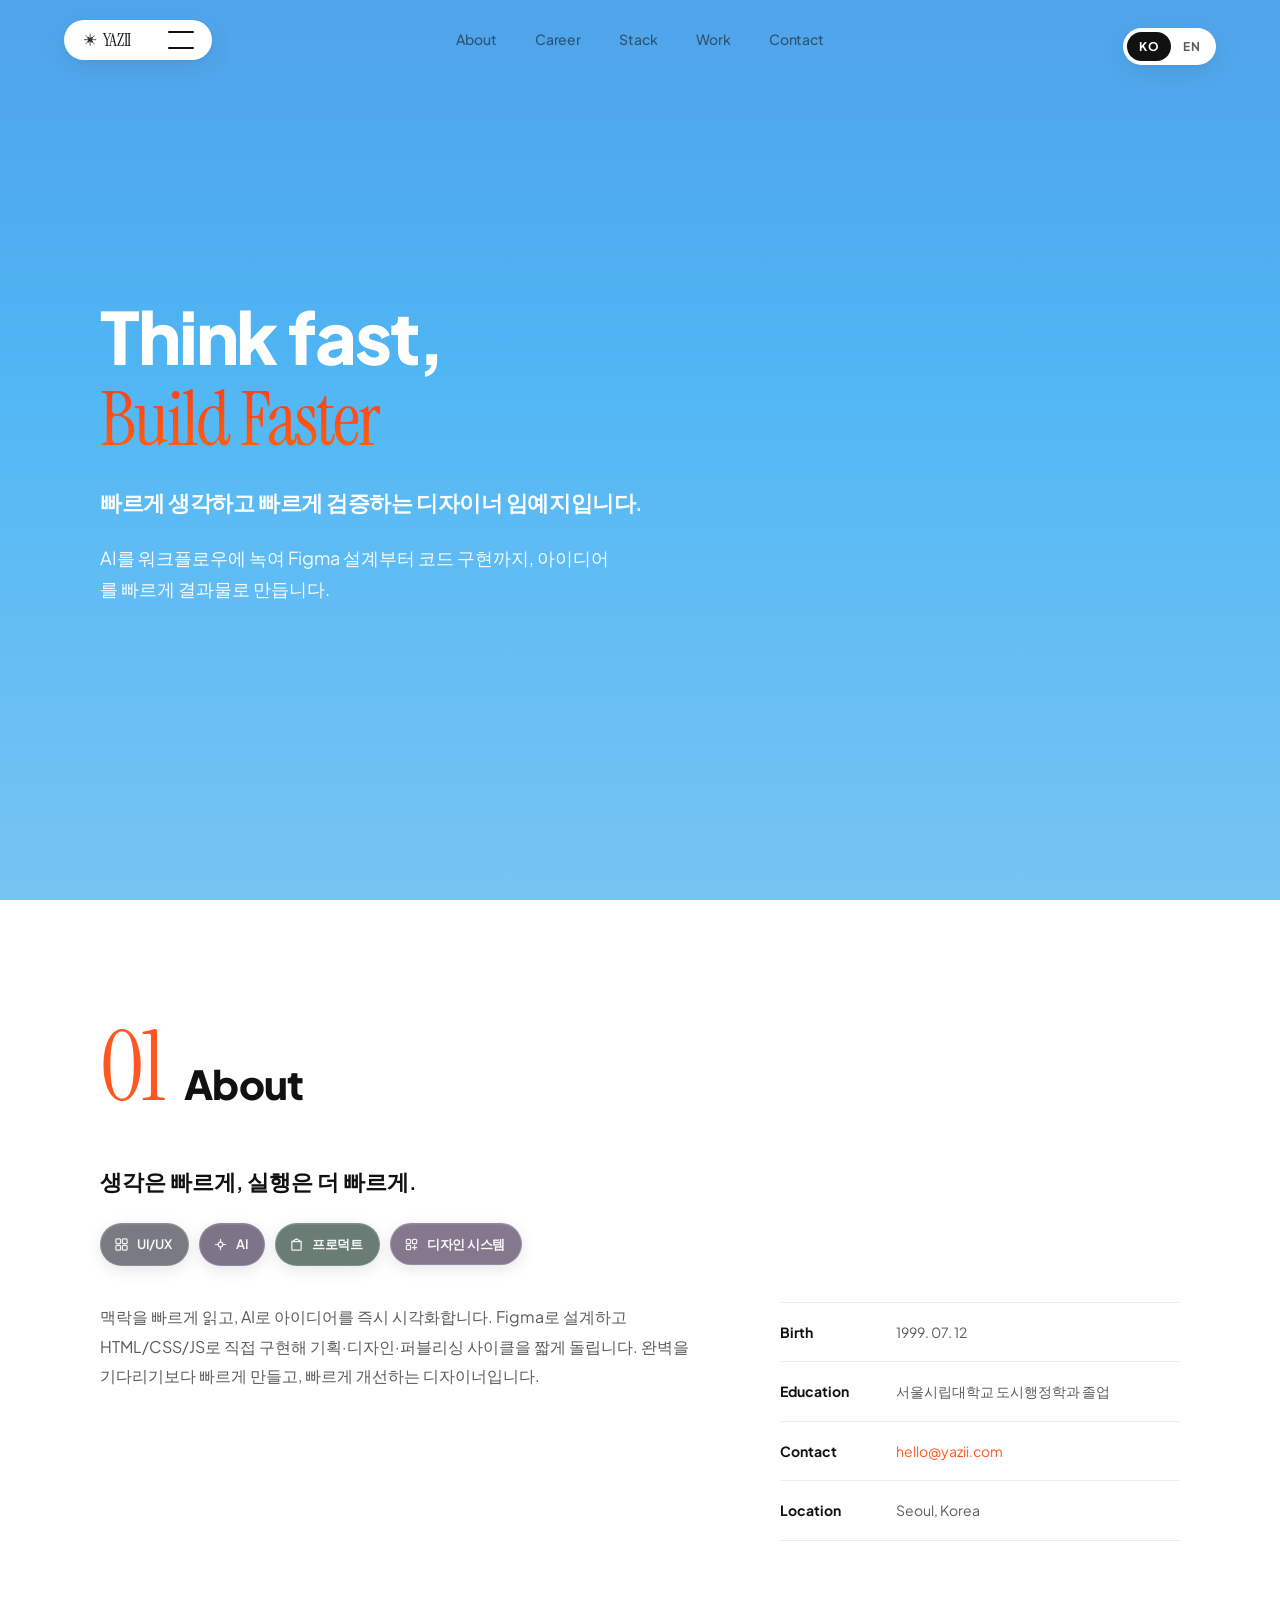
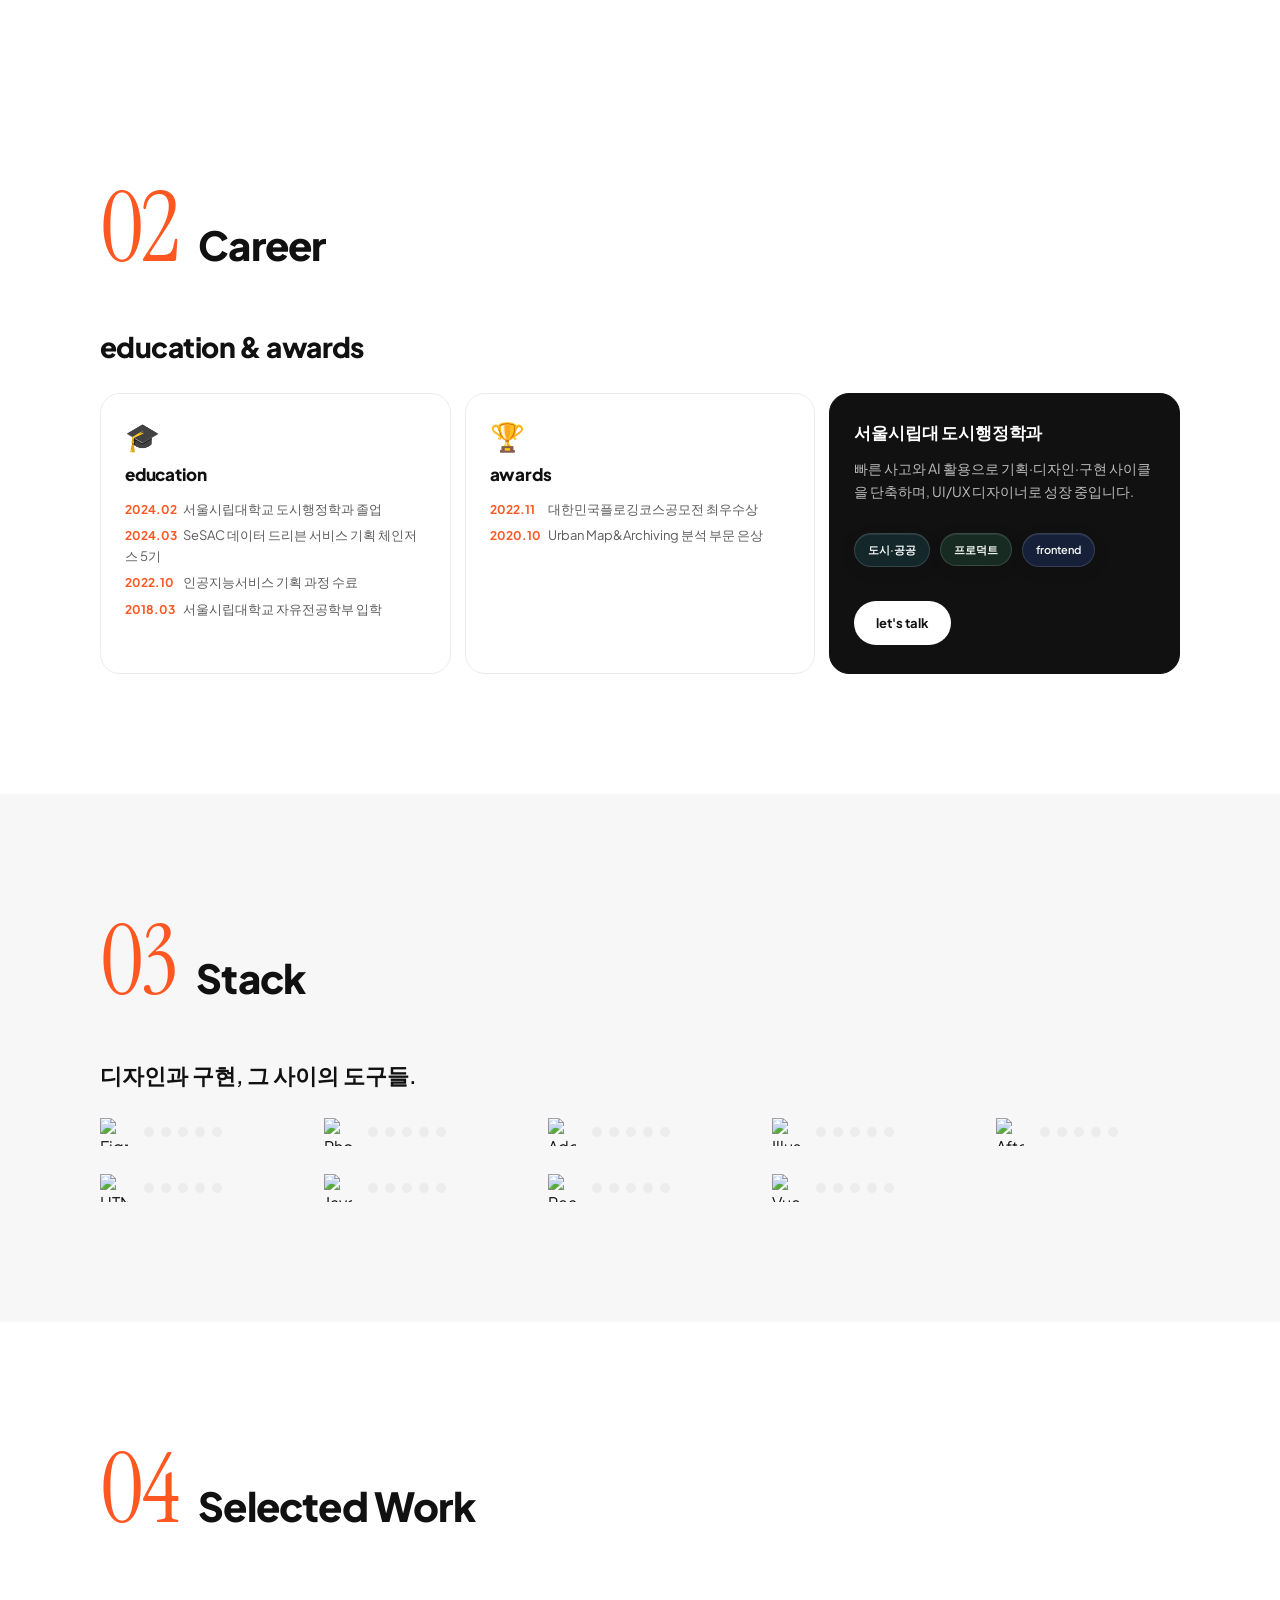
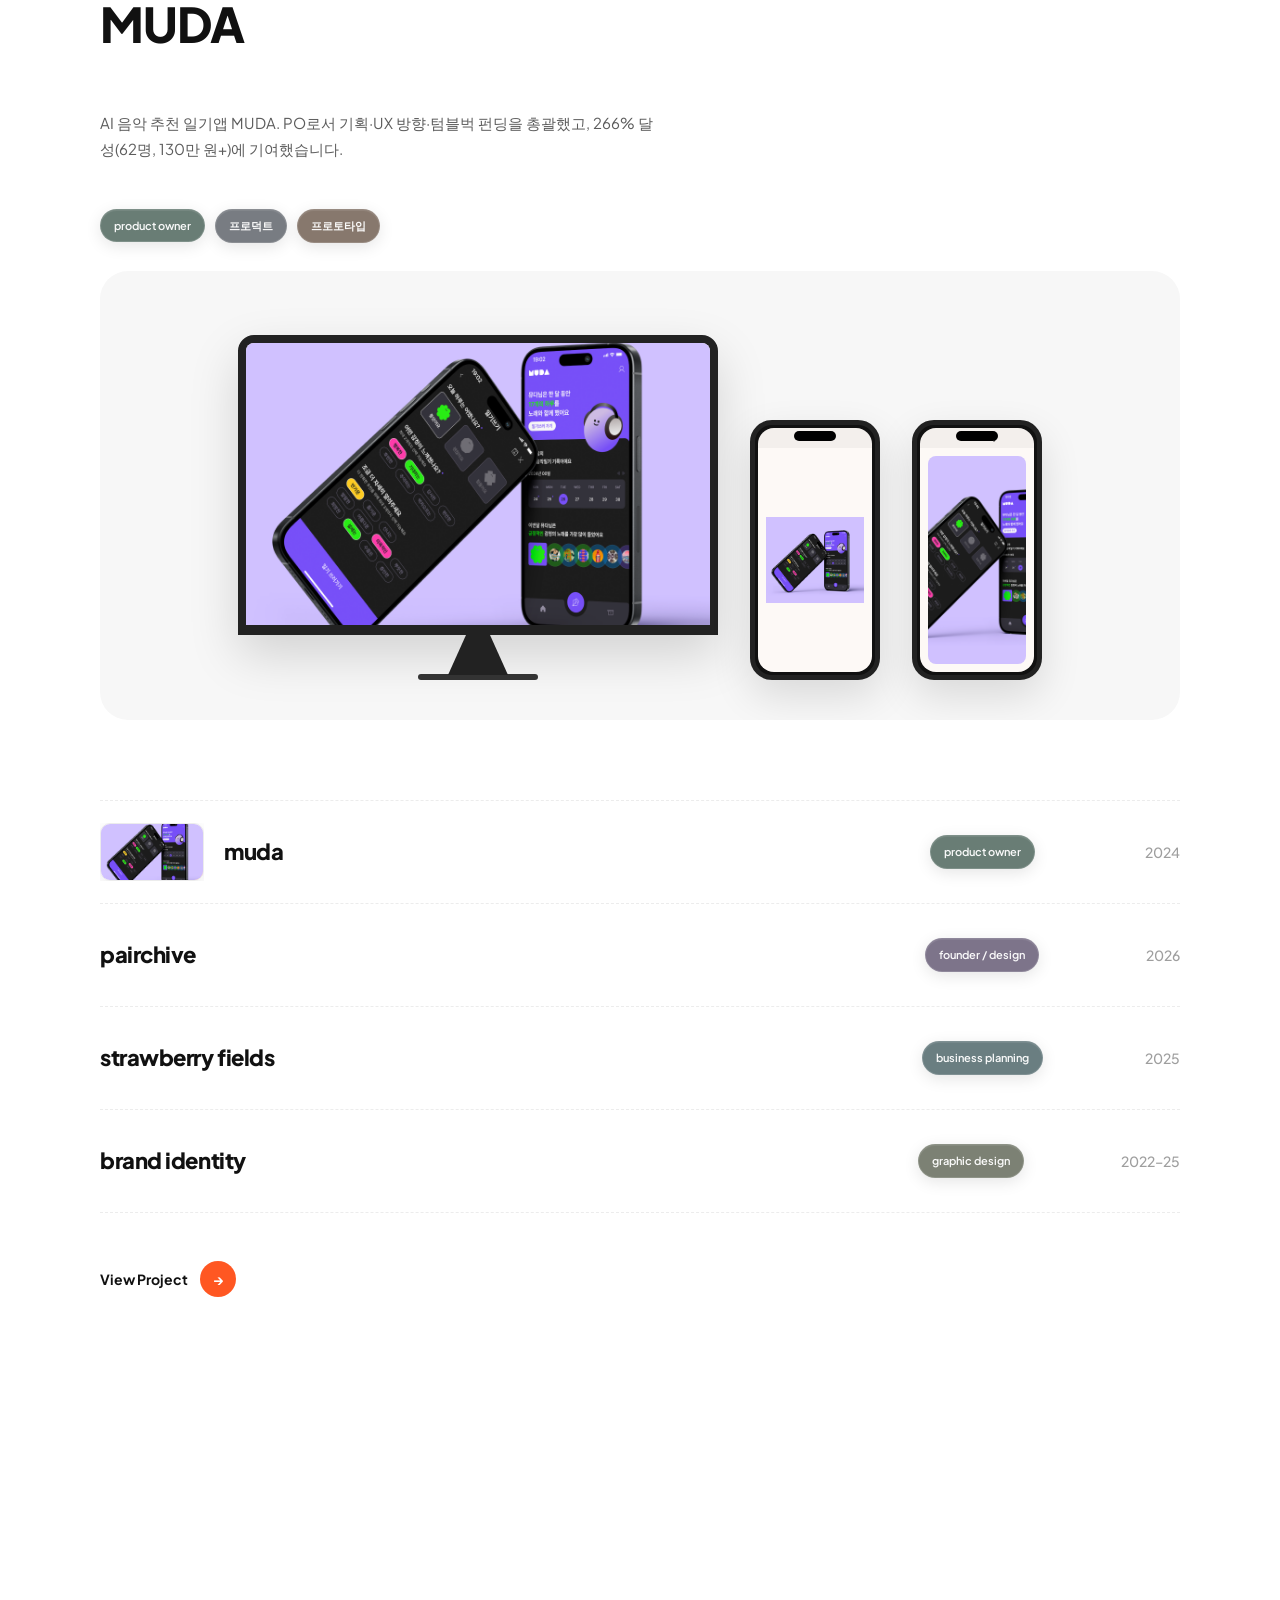
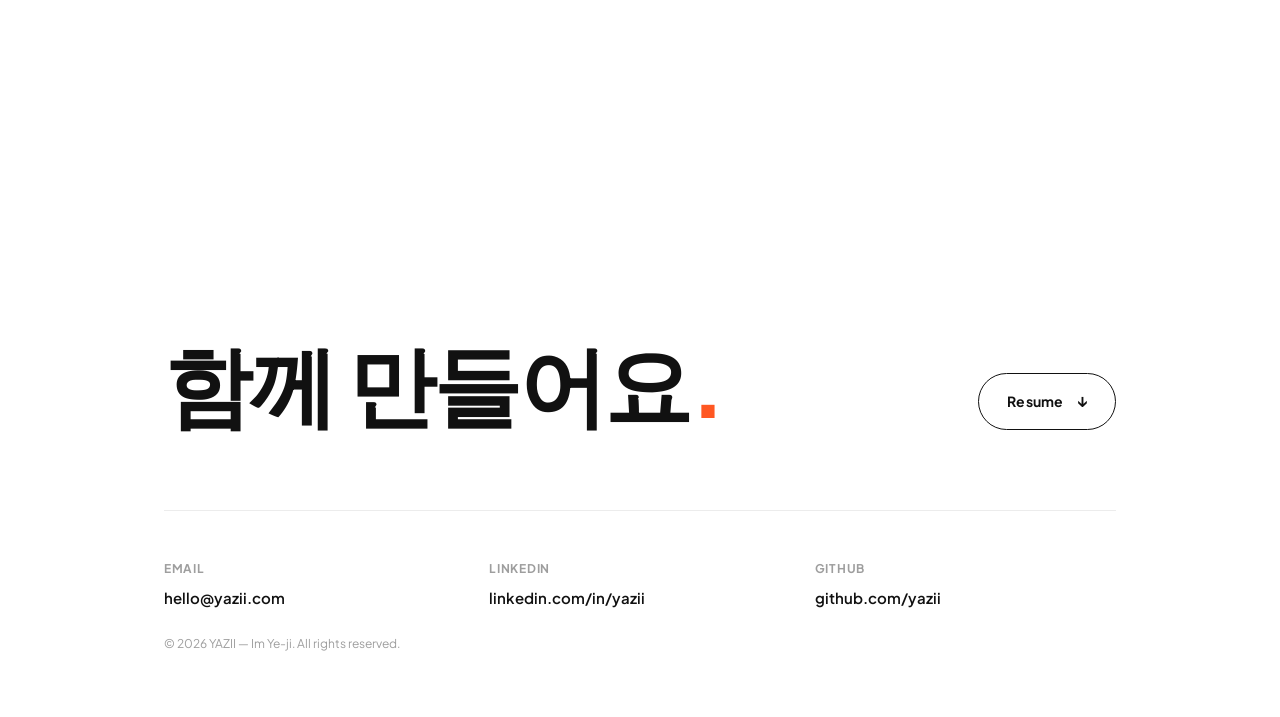
==== commit bb8efccf: "썸넬 추가" ====
--- a/index.html
+++ b/index.html
@@ -175,128 +175,61 @@
       </div>
       <p class="section-lead" data-i18n="stack.lead">디자인과 구현, 그 사이의 도구들.</p>
 
-      <div class="box-grid">
-        <article class="box-card">
-          <img class="box-card-icon-img" src="https://www.google.com/s2/favicons?domain=figma.com&amp;sz=64" alt="" width="32" height="32">
-          <h4 class="box-card-title">figma</h4>
-          <div class="chip-row chip-row--stack">
-            <span class="cat-chip cat-chip--sm cat-chip--purple">design system</span>
-            <span class="cat-chip cat-chip--sm cat-chip--amber">prototyping</span>
-            <span class="cat-chip cat-chip--sm cat-chip--violet">auto layout</span>
-          </div>
-          <div class="skill-dots" data-level="5" aria-label="능숙도 5점 중 5점">
-            <span class="skill-dot"></span><span class="skill-dot"></span><span class="skill-dot"></span><span class="skill-dot"></span><span class="skill-dot"></span>
-          </div>
-        </article>
-
-        <article class="box-card">
-          <img class="box-card-icon-img" src="https://www.google.com/s2/favicons?domain=adobe.com&amp;sz=64" alt="" width="32" height="32">
-          <h4 class="box-card-title">photoshop</h4>
-          <div class="chip-row chip-row--stack">
-            <span class="cat-chip cat-chip--sm cat-chip--slate">visual editing</span>
-            <span class="cat-chip cat-chip--sm cat-chip--olive">graphic design</span>
-            <span class="cat-chip cat-chip--sm cat-chip--navy">layout</span>
-          </div>
-          <div class="skill-dots" data-level="4" aria-label="능숙도 5점 중 4점">
-            <span class="skill-dot"></span><span class="skill-dot"></span><span class="skill-dot"></span><span class="skill-dot"></span><span class="skill-dot"></span>
-          </div>
-        </article>
-
-        <article class="box-card">
-          <img class="box-card-icon-img" src="https://www.google.com/s2/favicons?domain=xd.adobe.com&amp;sz=64" alt="" width="32" height="32">
-          <h4 class="box-card-title">adobe xd</h4>
-          <div class="chip-row chip-row--stack">
-            <span class="cat-chip cat-chip--sm cat-chip--purple">wireframing</span>
-            <span class="cat-chip cat-chip--sm cat-chip--teal">interaction design</span>
-          </div>
-          <div class="skill-dots" data-level="4" aria-label="능숙도 5점 중 4점">
-            <span class="skill-dot"></span><span class="skill-dot"></span><span class="skill-dot"></span><span class="skill-dot"></span><span class="skill-dot"></span>
-          </div>
-        </article>
-
-        <article class="box-card">
-          <img class="box-card-icon-img" src="https://www.google.com/s2/favicons?domain=illustrator.adobe.com&amp;sz=64" alt="" width="32" height="32">
-          <h4 class="box-card-title">illustrator</h4>
-          <div class="chip-row chip-row--stack">
-            <span class="cat-chip cat-chip--sm cat-chip--olive">vector graphics</span>
-            <span class="cat-chip cat-chip--sm cat-chip--amber">icon design</span>
-          </div>
-          <div class="skill-dots" data-level="4" aria-label="능숙도 5점 중 4점">
-            <span class="skill-dot"></span><span class="skill-dot"></span><span class="skill-dot"></span><span class="skill-dot"></span><span class="skill-dot"></span>
-          </div>
-        </article>
-
-        <article class="box-card">
-          <img class="box-card-icon-img" src="https://www.google.com/s2/favicons?domain=adobe.com&amp;sz=64" alt="" width="32" height="32">
-          <h4 class="box-card-title">after effects</h4>
-          <div class="chip-row chip-row--stack">
-            <span class="cat-chip cat-chip--sm cat-chip--violet">motion graphics</span>
-            <span class="cat-chip cat-chip--sm cat-chip--purple">micro interaction</span>
-          </div>
-          <div class="skill-dots" data-level="3" aria-label="능숙도 5점 중 3점">
-            <span class="skill-dot"></span><span class="skill-dot"></span><span class="skill-dot"></span><span class="skill-dot"></span><span class="skill-dot"></span>
-          </div>
-        </article>
-
-        <article class="box-card">
-          <img class="box-card-icon-img" src="https://www.google.com/s2/favicons?domain=developer.mozilla.org&amp;sz=64" alt="" width="32" height="32">
-          <h4 class="box-card-title">html / css</h4>
-          <div class="chip-row chip-row--stack">
-            <span class="cat-chip cat-chip--sm cat-chip--navy">semantic web</span>
-            <span class="cat-chip cat-chip--sm cat-chip--slate">flexbox / grid</span>
-            <span class="cat-chip cat-chip--sm cat-chip--teal">responsive</span>
-          </div>
-          <div class="skill-dots" data-level="4" aria-label="능숙도 5점 중 4점">
-            <span class="skill-dot"></span><span class="skill-dot"></span><span class="skill-dot"></span><span class="skill-dot"></span><span class="skill-dot"></span>
-          </div>
-        </article>
-
-        <article class="box-card">
-          <img class="box-card-icon-img" src="https://www.google.com/s2/favicons?domain=javascript.com&amp;sz=64" alt="" width="32" height="32">
-          <h4 class="box-card-title">javascript</h4>
-          <div class="chip-row chip-row--stack">
-            <span class="cat-chip cat-chip--sm cat-chip--amber">ES6+</span>
-            <span class="cat-chip cat-chip--sm cat-chip--navy">DOM API</span>
-            <span class="cat-chip cat-chip--sm cat-chip--green">async / fetch</span>
-          </div>
-          <div class="skill-dots" data-level="4" aria-label="능숙도 5점 중 4점">
-            <span class="skill-dot"></span><span class="skill-dot"></span><span class="skill-dot"></span><span class="skill-dot"></span><span class="skill-dot"></span>
-          </div>
-        </article>
-
-        <article class="box-card">
-          <img class="box-card-icon-img" src="https://www.google.com/s2/favicons?domain=react.dev&amp;sz=64" alt="" width="32" height="32">
-          <h4 class="box-card-title">react</h4>
-          <div class="chip-row chip-row--stack">
-            <span class="cat-chip cat-chip--sm cat-chip--teal">hooks / state</span>
-            <span class="cat-chip cat-chip--sm cat-chip--navy">components</span>
-          </div>
-          <div class="skill-dots" data-level="3" aria-label="능숙도 5점 중 3점">
-            <span class="skill-dot"></span><span class="skill-dot"></span><span class="skill-dot"></span><span class="skill-dot"></span><span class="skill-dot"></span>
-          </div>
-        </article>
-
-        <article class="box-card">
-          <img class="box-card-icon-img" src="https://www.google.com/s2/favicons?domain=vuejs.org&amp;sz=64" alt="" width="32" height="32">
-          <h4 class="box-card-title">vue.js</h4>
-          <div class="chip-row chip-row--stack">
-            <span class="cat-chip cat-chip--sm cat-chip--green">composition API</span>
-            <span class="cat-chip cat-chip--sm cat-chip--olive">SPA web</span>
-          </div>
-          <div class="skill-dots" data-level="3" aria-label="능숙도 5점 중 3점">
-            <span class="skill-dot"></span><span class="skill-dot"></span><span class="skill-dot"></span><span class="skill-dot"></span><span class="skill-dot"></span>
-          </div>
-        </article>
-
-        <article class="box-card box-card--dark">
-          <h4 class="box-card-title">design → code</h4>
-          <p class="box-card-desc" data-i18n="stack.codeDesc">Figma Auto Layout, Design Token, Component System을 HTML/CSS/JS로 직접 구현합니다.</p>
-          <div class="chip-row chip-row--card">
-            <span class="cat-chip cat-chip--sm cat-chip--purple" data-i18n="chip.figma">Figma</span>
-            <span class="cat-chip cat-chip--sm cat-chip--navy" data-i18n="chip.frontend">Frontend</span>
-          </div>
-          <a href="#work" class="box-card-btn" data-i18n="stack.viewProjects">view projects</a>
-        </article>
+      <div class="stack-list">
+        <div class="stack-item">
+          <img class="stack-icon" src="https://www.google.com/s2/favicons?domain=figma.com&amp;sz=64" alt="Figma" width="28" height="28">
+          <div class="skill-dots" data-level="5" aria-label="Figma, 5/5">
+            <span class="skill-dot"></span><span class="skill-dot"></span><span class="skill-dot"></span><span class="skill-dot"></span><span class="skill-dot"></span>
+          </div>
+        </div>
+        <div class="stack-item">
+          <img class="stack-icon" src="https://www.google.com/s2/favicons?domain=adobe.com&amp;sz=64" alt="Photoshop" width="28" height="28">
+          <div class="skill-dots" data-level="4" aria-label="Photoshop, 4/5">
+            <span class="skill-dot"></span><span class="skill-dot"></span><span class="skill-dot"></span><span class="skill-dot"></span><span class="skill-dot"></span>
+          </div>
+        </div>
+        <div class="stack-item">
+          <img class="stack-icon" src="https://www.google.com/s2/favicons?domain=xd.adobe.com&amp;sz=64" alt="Adobe XD" width="28" height="28">
+          <div class="skill-dots" data-level="4" aria-label="Adobe XD, 4/5">
+            <span class="skill-dot"></span><span class="skill-dot"></span><span class="skill-dot"></span><span class="skill-dot"></span><span class="skill-dot"></span>
+          </div>
+        </div>
+        <div class="stack-item">
+          <img class="stack-icon" src="https://www.google.com/s2/favicons?domain=illustrator.adobe.com&amp;sz=64" alt="Illustrator" width="28" height="28">
+          <div class="skill-dots" data-level="4" aria-label="Illustrator, 4/5">
+            <span class="skill-dot"></span><span class="skill-dot"></span><span class="skill-dot"></span><span class="skill-dot"></span><span class="skill-dot"></span>
+          </div>
+        </div>
+        <div class="stack-item">
+          <img class="stack-icon" src="https://www.google.com/s2/favicons?domain=adobe.com&amp;sz=64" alt="After Effects" width="28" height="28">
+          <div class="skill-dots" data-level="3" aria-label="After Effects, 3/5">
+            <span class="skill-dot"></span><span class="skill-dot"></span><span class="skill-dot"></span><span class="skill-dot"></span><span class="skill-dot"></span>
+          </div>
+        </div>
+        <div class="stack-item">
+          <img class="stack-icon" src="https://www.google.com/s2/favicons?domain=developer.mozilla.org&amp;sz=64" alt="HTML / CSS" width="28" height="28">
+          <div class="skill-dots" data-level="4" aria-label="HTML / CSS, 4/5">
+            <span class="skill-dot"></span><span class="skill-dot"></span><span class="skill-dot"></span><span class="skill-dot"></span><span class="skill-dot"></span>
+          </div>
+        </div>
+        <div class="stack-item">
+          <img class="stack-icon" src="https://www.google.com/s2/favicons?domain=javascript.com&amp;sz=64" alt="JavaScript" width="28" height="28">
+          <div class="skill-dots" data-level="4" aria-label="JavaScript, 4/5">
+            <span class="skill-dot"></span><span class="skill-dot"></span><span class="skill-dot"></span><span class="skill-dot"></span><span class="skill-dot"></span>
+          </div>
+        </div>
+        <div class="stack-item">
+          <img class="stack-icon" src="https://www.google.com/s2/favicons?domain=react.dev&amp;sz=64" alt="React" width="28" height="28">
+          <div class="skill-dots" data-level="3" aria-label="React, 3/5">
+            <span class="skill-dot"></span><span class="skill-dot"></span><span class="skill-dot"></span><span class="skill-dot"></span><span class="skill-dot"></span>
+          </div>
+        </div>
+        <div class="stack-item">
+          <img class="stack-icon" src="https://www.google.com/s2/favicons?domain=vuejs.org&amp;sz=64" alt="Vue.js" width="28" height="28">
+          <div class="skill-dots" data-level="3" aria-label="Vue.js, 3/5">
+            <span class="skill-dot"></span><span class="skill-dot"></span><span class="skill-dot"></span><span class="skill-dot"></span><span class="skill-dot"></span>
+          </div>
+        </div>
       </div>
     </div>
   </section>
@@ -312,7 +245,7 @@
       <div class="work-project-head">
         <h3 class="work-project-name" id="workProjectName">MUDA</h3>
       </div>
-      <p class="work-desc" id="workProjectDesc" data-i18n="work.muda">감정을 기록하고 돌아보는 다이어리 앱. 프로덕트 디자이너로 참여하여 텀블벅 크라우드펀딩 266% 달성에 기여했습니다.</p>
+      <p class="work-desc" id="workProjectDesc" data-i18n="work.muda">AI 음악 추천 일기앱 MUDA. PO로서 기획·UX 방향·텀블벅 펀딩을 총괄했고, 266% 달성(62명, 130만 원+)에 기여했습니다.</p>
       <div class="chip-row chip-row--work" id="workProjectChips" aria-label="Project tags"></div>
 
       <div class="work-display">
@@ -323,7 +256,9 @@
                 <div class="mockup-ui-bar"><span class="m-dot"></span><span class="m-dot"></span><span class="m-dot"></span></div>
                 <div class="mockup-ui-body pairchive-imac">
                   <div class="mockup-ui-sidebar">
-                    <div class="mockup-logo-mark"></div>
+                    <div class="mockup-logo-mark">
+                      <img src="assets/projects/pairchive-cover.png" alt="" width="28" height="28" onerror="this.onerror=null;this.src='assets/projects/pairchive-logo.svg';this.style.width='auto';this.style.height='18px';">
+                    </div>
                     <div class="sidebar-item active"></div>
                     <div class="sidebar-item"></div>
                     <div class="sidebar-item"></div>
@@ -339,28 +274,13 @@
                 </div>
               </div>
               <div class="mockup-screen active" data-mockup-project="muda">
-                <div class="mockup-ui-bar"><span class="m-dot"></span><span class="m-dot"></span><span class="m-dot"></span></div>
-                <div class="mockup-ui-body muda-imac">
-                  <div class="muda-dash-sidebar"></div>
-                  <div class="muda-dash-content">
-                    <div class="muda-dash-header">Dashboard</div>
-                    <div class="muda-grid-dummy">
-                      <div class="muda-dummy-card text-card">Monthly Mood</div>
-                      <div class="muda-dummy-card chart-card"></div>
-                    </div>
-                  </div>
+                <div class="mockup-cover">
+                  <img src="assets/projects/muda-cover.png" alt="MUDA — AI music diary app">
                 </div>
               </div>
-              <div class="mockup-screen" data-mockup-project="impactsquare">
-                <div class="mockup-ui-bar"><span class="m-dot"></span><span class="m-dot"></span><span class="m-dot"></span></div>
-                <div class="mockup-ui-body muda-imac" style="background:#F0F7F0;">
-                  <div class="muda-dash-content">
-                    <div class="muda-dash-header" style="color:#2D6A4F;">영주 딸기밭</div>
-                    <div class="muda-grid-dummy">
-                      <div class="muda-dummy-card text-card" style="color:#2D6A4F;">Field Research</div>
-                      <div class="muda-dummy-card chart-card" style="background:radial-gradient(circle,#95D5B2 20%,transparent 60%);"></div>
-                    </div>
-                  </div>
+              <div class="mockup-screen" data-mockup-project="strawberryfields">
+                <div class="mockup-cover">
+                  <img src="assets/projects/strawberryfields-cover.png" alt="Strawberry Fields Project">
                 </div>
               </div>
               <div class="mockup-screen" data-mockup-project="brand">
@@ -377,21 +297,22 @@
           <div class="phone-notch"></div>
           <div class="phone-screen" id="screenPhone1">
             <div class="mockup-screen" data-mockup-project="pairchive">
-              <div class="phone-inner-nav">Pairing</div>
-              <div class="pairing-ui-box">
-                <div class="pulse-ring"></div>
-                <span class="pair-label">Active Connection</span>
+              <div class="phone-inner-nav">Pairchive</div>
+              <div class="mockup-phone-logo">
+                <img src="assets/projects/pairchive-cover.png" alt="" width="48" height="48" onerror="this.onerror=null;this.src='assets/projects/pairchive-logo.svg';this.style.width='auto';this.style.height='32px';">
               </div>
             </div>
             <div class="mockup-screen active" data-mockup-project="muda">
-              <div class="phone-inner-nav">Add Diary</div>
-              <div class="muda-emoji-selector">
-                <span>🥰</span><span>🥳</span><span>🥺</span>
-              </div>
-            </div>
-            <div class="mockup-screen" data-mockup-project="impactsquare">
-              <div class="phone-inner-nav">Survey</div>
-              <div class="muda-emoji-selector" style="font-size:12px;color:var(--gray-600);">현장 인터뷰</div>
+              <div class="phone-inner-nav">MUDA</div>
+              <div class="mockup-phone-cover">
+                <img src="assets/projects/muda-cover.png" alt="">
+              </div>
+            </div>
+            <div class="mockup-screen" data-mockup-project="strawberryfields">
+              <div class="phone-inner-nav">Strawberry Fields</div>
+              <div class="mockup-phone-cover">
+                <img src="assets/projects/strawberryfields-cover.png" alt="">
+              </div>
             </div>
             <div class="mockup-screen" data-mockup-project="brand">
               <div class="phone-inner-nav">Logo</div>
@@ -411,16 +332,15 @@
               </div>
             </div>
             <div class="mockup-screen active" data-mockup-project="muda">
-              <div class="phone-inner-nav">Monthly</div>
-              <div class="muda-min-calendar">
-                <span class="cal-day"></span><span class="cal-day">🥰</span>
-                <span class="cal-day"></span><span class="cal-day">🥳</span>
-              </div>
-            </div>
-            <div class="mockup-screen" data-mockup-project="impactsquare">
-              <div class="phone-inner-nav">Report</div>
-              <div class="muda-min-calendar">
-                <span class="cal-day">📋</span><span class="cal-day">🍓</span>
+              <div class="phone-inner-nav">Music Diary</div>
+              <div class="mockup-phone-cover mockup-phone-cover--crop">
+                <img src="assets/projects/muda-cover.png" alt="">
+              </div>
+            </div>
+            <div class="mockup-screen" data-mockup-project="strawberryfields">
+              <div class="phone-inner-nav">Edit Shop</div>
+              <div class="mockup-phone-cover mockup-phone-cover--crop">
+                <img src="assets/projects/strawberryfields-cover.png" alt="">
               </div>
             </div>
             <div class="mockup-screen" data-mockup-project="brand">
@@ -437,19 +357,19 @@
         <a href="project-detail.html?project=muda" class="project-row is-active" data-project="muda">
           <span class="project-row-lead">
             <span class="project-row-thumb">
-              <span class="thumb-preview thumb-preview--muda" aria-hidden="true"></span>
+              <span class="thumb-preview thumb-preview--muda"><img src="assets/projects/muda-cover.png" alt=""></span>
             </span>
             <span class="project-row-name">muda</span>
           </span>
           <span class="project-row-cat">
-            <span class="cat-chip cat-chip--sm cat-chip--green" data-i18n="tag.productDesign">product design</span>
-          </span>
-          <span class="project-row-year">2025</span>
+            <span class="cat-chip cat-chip--sm cat-chip--green" data-i18n="tag.productOwner">product owner</span>
+          </span>
+          <span class="project-row-year">2024</span>
         </a>
         <a href="project-detail.html?project=pairchive" class="project-row" data-project="pairchive">
           <span class="project-row-lead">
             <span class="project-row-thumb">
-              <span class="thumb-preview thumb-preview--pairchive" aria-hidden="true"></span>
+              <span class="thumb-preview thumb-preview--pairchive"><img src="assets/projects/pairchive-cover.png" alt="" onerror="this.onerror=null;this.src='assets/projects/pairchive-logo.svg'"></span>
             </span>
             <span class="project-row-name">pairchive</span>
           </span>
@@ -458,17 +378,17 @@
           </span>
           <span class="project-row-year">2026</span>
         </a>
-        <a href="project-detail.html?project=impactsquare" class="project-row" data-project="impactsquare">
+        <a href="project-detail.html?project=strawberryfields" class="project-row" data-project="strawberryfields">
           <span class="project-row-lead">
             <span class="project-row-thumb">
-              <span class="thumb-preview thumb-preview--impactsquare" aria-hidden="true"></span>
+              <span class="thumb-preview thumb-preview--strawberryfields"><img src="assets/projects/strawberryfields-cover.png" alt=""></span>
             </span>
-            <span class="project-row-name">impactsquare</span>
+            <span class="project-row-name">strawberry fields</span>
           </span>
           <span class="project-row-cat">
-            <span class="cat-chip cat-chip--sm cat-chip--teal" data-i18n="tag.uxIntern">ux intern</span>
-          </span>
-          <span class="project-row-year">2024</span>
+            <span class="cat-chip cat-chip--sm cat-chip--teal" data-i18n="tag.businessPlanning">business planning</span>
+          </span>
+          <span class="project-row-year">2025</span>
         </a>
         <a href="project-detail.html?project=brand" class="project-row" data-project="brand">
           <span class="project-row-lead">
--- a/css/components.css
+++ b/css/components.css
@@ -397,6 +397,26 @@
   background: var(--gray-100);
 }
 
+.stack-list {
+  display: grid;
+  grid-template-columns: repeat(auto-fill, minmax(160px, 1fr));
+  gap: 28px 40px;
+  margin-top: 8px;
+}
+
+.stack-item {
+  display: flex;
+  align-items: center;
+  gap: 16px;
+}
+
+.stack-icon {
+  width: 28px;
+  height: 28px;
+  flex-shrink: 0;
+  object-fit: contain;
+}
+
 .skill-dots {
   display: flex;
   align-items: center;
@@ -553,26 +573,13 @@
   border-radius: 1px;
 }
 
-.thumb-preview--impactsquare {
-  background: linear-gradient(135deg, #F0F7F0, #95D5B2);
-  position: relative;
-}
-
-.thumb-preview--impactsquare::before {
-  content: '';
-  position: absolute;
-  inset: 10px;
-  background: rgba(255, 255, 255, 0.55);
-  border-radius: 4px;
-}
-
-.thumb-preview--impactsquare::after {
-  content: '🍓';
-  position: absolute;
-  top: 50%;
-  left: 50%;
-  transform: translate(-50%, -50%);
-  font-size: 18px;
+.thumb-preview--strawberryfields {
+  background: #FFF5F5;
+}
+
+.thumb-preview--impactsquare,
+.thumb-preview--strawberryfields {
+  background: #FFF5F5;
 }
 
 .thumb-preview--brand {
@@ -763,6 +770,54 @@
   visibility: visible;
 }
 
+.mockup-cover {
+  flex: 1;
+  display: flex;
+  align-items: center;
+  justify-content: center;
+  overflow: hidden;
+  background: #fff;
+}
+
+.mockup-cover img {
+  width: 100%;
+  height: 100%;
+  object-fit: cover;
+  display: block;
+}
+
+.mockup-phone-cover {
+  flex: 1;
+  overflow: hidden;
+  padding: 8px;
+}
+
+.mockup-phone-cover img {
+  width: 100%;
+  height: 100%;
+  object-fit: contain;
+  display: block;
+  border-radius: 8px;
+}
+
+.mockup-phone-cover--crop img {
+  object-fit: cover;
+}
+
+.mockup-phone-logo {
+  flex: 1;
+  display: flex;
+  align-items: center;
+  justify-content: center;
+  padding: 16px;
+}
+
+.mockup-phone-logo img {
+  max-width: 80%;
+  max-height: 64px;
+  object-fit: contain;
+}
+
 /* Mockup UI */
 .mockup-ui-body {
   flex: 1;
@@ -855,10 +910,23 @@
 }
 
 .mockup-logo-mark {
-  width: 14px;
-  height: 14px;
-  border-radius: 50%;
-  background: var(--orange);
+  width: auto;
+  height: auto;
+  max-width: 28px;
+  max-height: 18px;
+  border-radius: 0;
+  background: none;
+  display: flex;
+  align-items: center;
+  justify-content: center;
+  overflow: hidden;
+}
+
+.mockup-logo-mark img {
+  display: block;
+  max-width: 100%;
+  max-height: 18px;
+  object-fit: contain;
 }
 
 .sidebar-item {
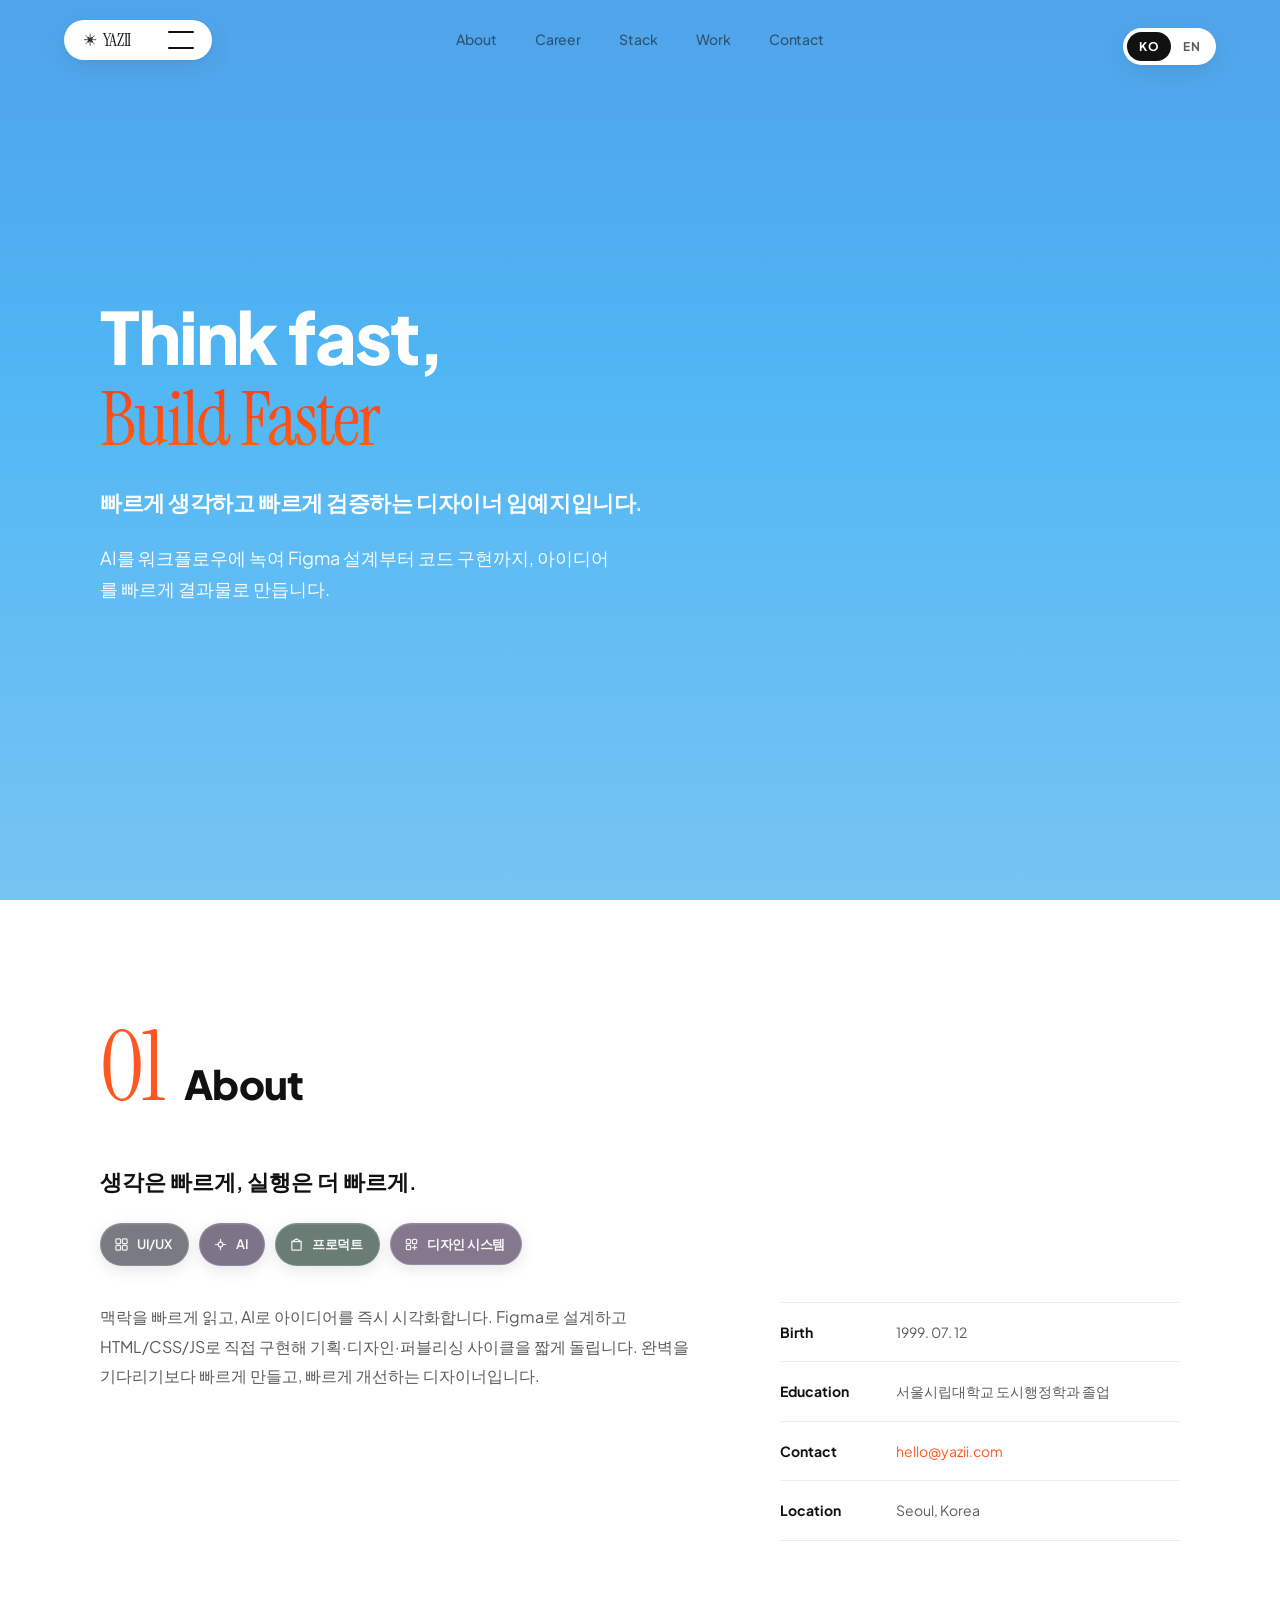
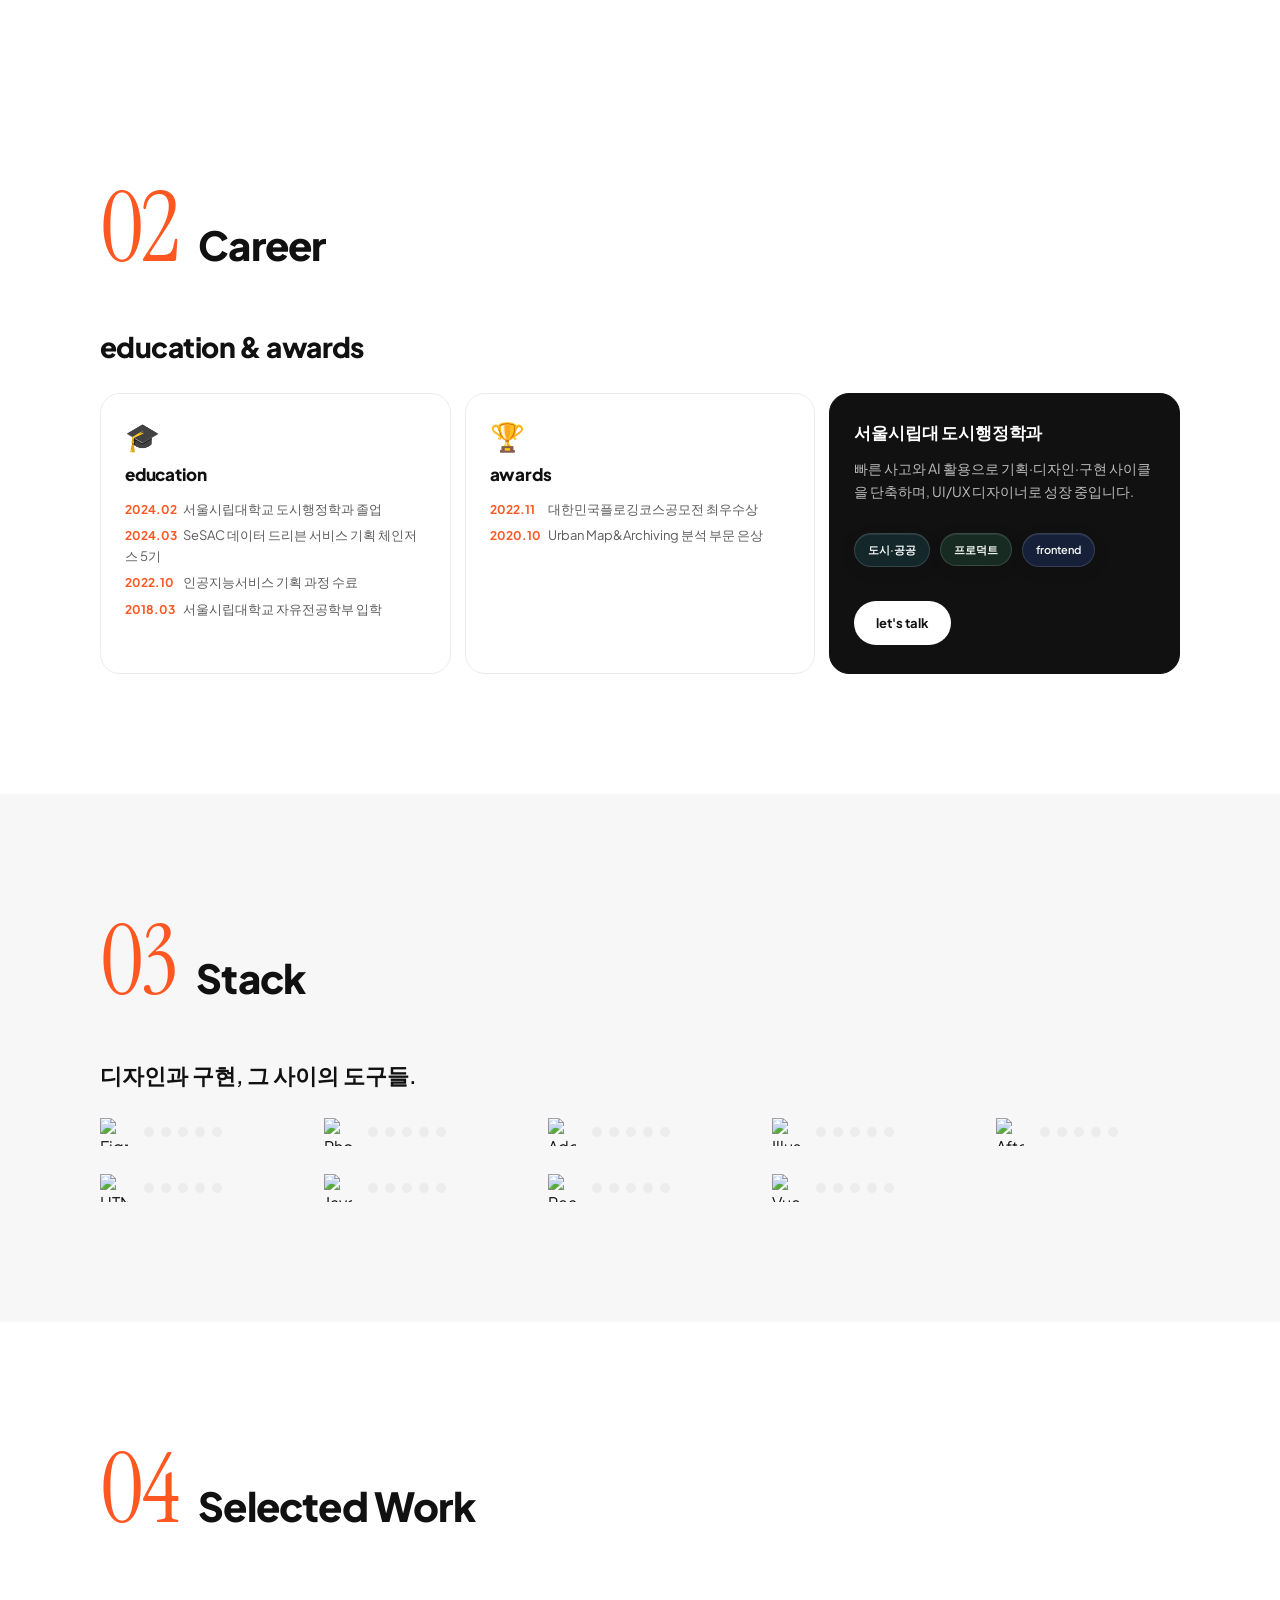
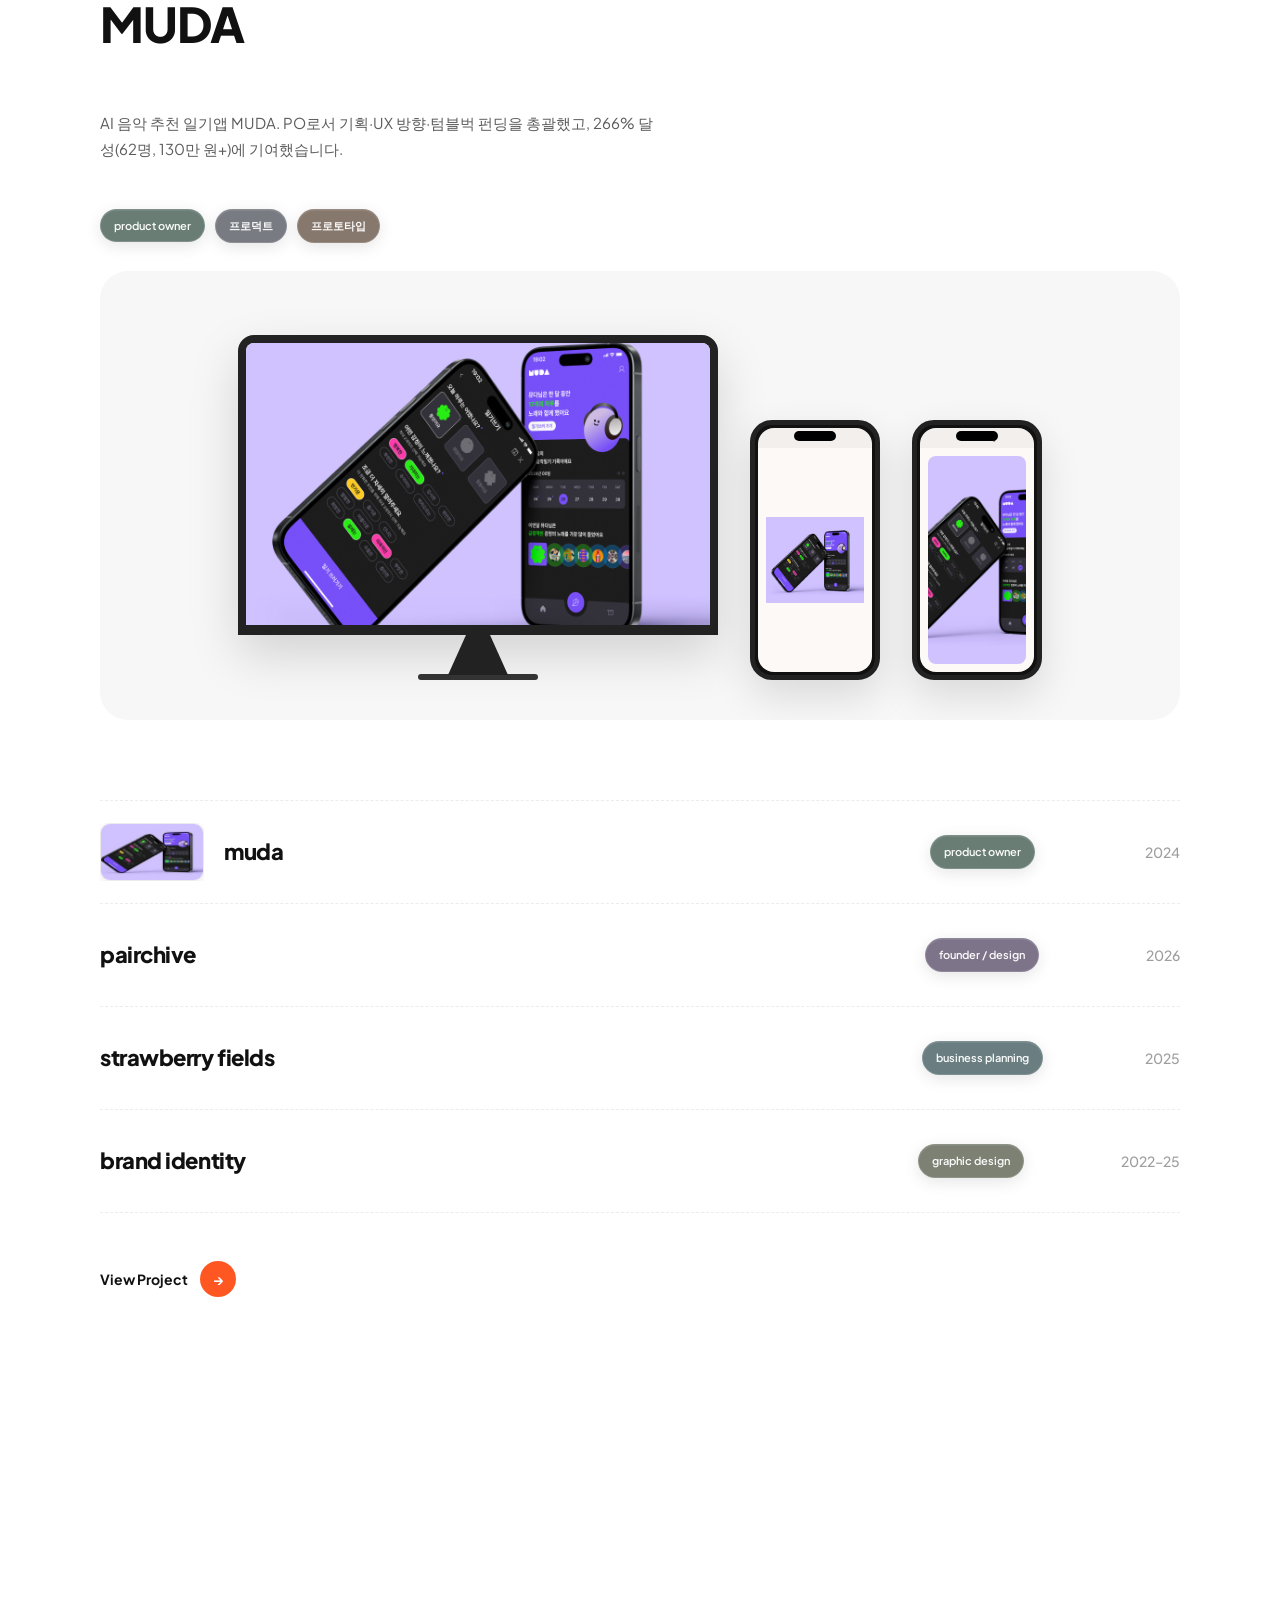
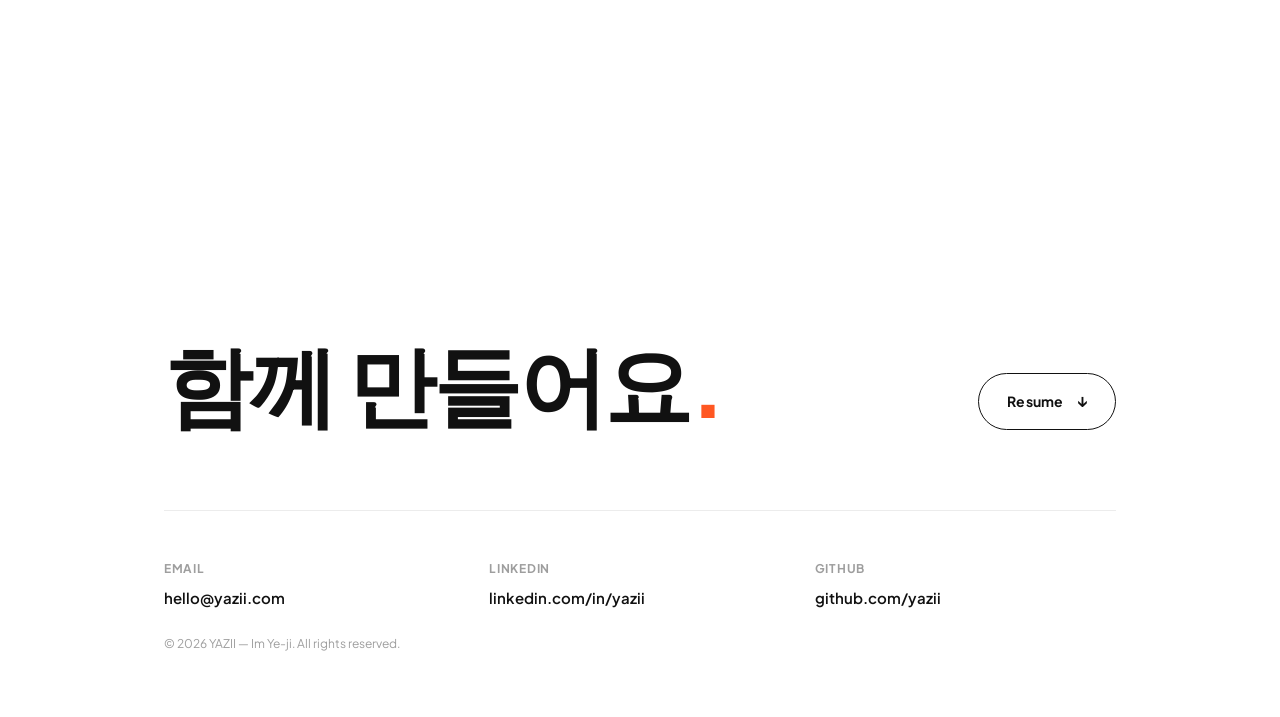
==== commit 8d51a68c: "Add project photos for MUDA and Strawberry Fields across work and detail pages. Co-authored-by: Curs" ====
--- a/index.html
+++ b/index.html
@@ -280,7 +280,7 @@
               </div>
               <div class="mockup-screen" data-mockup-project="strawberryfields">
                 <div class="mockup-cover">
-                  <img src="assets/projects/strawberryfields-cover.png" alt="Strawberry Fields Project">
+                  <img src="assets/projects/strawberryfields-cover.jpg" alt="Strawberry Fields 매장">
                 </div>
               </div>
               <div class="mockup-screen" data-mockup-project="brand">
@@ -309,9 +309,9 @@
               </div>
             </div>
             <div class="mockup-screen" data-mockup-project="strawberryfields">
-              <div class="phone-inner-nav">Strawberry Fields</div>
-              <div class="mockup-phone-cover">
-                <img src="assets/projects/strawberryfields-cover.png" alt="">
+              <div class="phone-inner-nav">Edit Shop</div>
+              <div class="mockup-phone-cover mockup-phone-cover--crop">
+                <img src="assets/projects/strawberryfields-02.jpg" alt="">
               </div>
             </div>
             <div class="mockup-screen" data-mockup-project="brand">
@@ -338,9 +338,9 @@
               </div>
             </div>
             <div class="mockup-screen" data-mockup-project="strawberryfields">
-              <div class="phone-inner-nav">Edit Shop</div>
+              <div class="phone-inner-nav">8 Brands</div>
               <div class="mockup-phone-cover mockup-phone-cover--crop">
-                <img src="assets/projects/strawberryfields-cover.png" alt="">
+                <img src="assets/projects/strawberryfields-03.jpg" alt="">
               </div>
             </div>
             <div class="mockup-screen" data-mockup-project="brand">
@@ -357,7 +357,7 @@
         <a href="project-detail.html?project=muda" class="project-row is-active" data-project="muda">
           <span class="project-row-lead">
             <span class="project-row-thumb">
-              <span class="thumb-preview thumb-preview--muda"><img src="assets/projects/muda-cover.png" alt=""></span>
+              <span class="thumb-preview thumb-preview--photo"><img src="assets/projects/muda-thumb.jpg" alt="MUDA"></span>
             </span>
             <span class="project-row-name">muda</span>
           </span>
@@ -369,7 +369,7 @@
         <a href="project-detail.html?project=pairchive" class="project-row" data-project="pairchive">
           <span class="project-row-lead">
             <span class="project-row-thumb">
-              <span class="thumb-preview thumb-preview--pairchive"><img src="assets/projects/pairchive-cover.png" alt="" onerror="this.onerror=null;this.src='assets/projects/pairchive-logo.svg'"></span>
+              <span class="thumb-preview thumb-preview--pairchive"><img src="assets/projects/pairchive-logo.svg" alt="Pairchive"></span>
             </span>
             <span class="project-row-name">pairchive</span>
           </span>
@@ -381,7 +381,7 @@
         <a href="project-detail.html?project=strawberryfields" class="project-row" data-project="strawberryfields">
           <span class="project-row-lead">
             <span class="project-row-thumb">
-              <span class="thumb-preview thumb-preview--strawberryfields"><img src="assets/projects/strawberryfields-cover.png" alt=""></span>
+              <span class="thumb-preview thumb-preview--photo"><img src="assets/projects/strawberryfields-thumb.jpg" alt="Strawberry Fields"></span>
             </span>
             <span class="project-row-name">strawberry fields</span>
           </span>
--- a/css/components.css
+++ b/css/components.css
@@ -508,78 +508,26 @@
   height: 100%;
   object-fit: cover;
   display: block;
-  position: relative;
-  z-index: 1;
-}
-
-.thumb-preview:has(img)::before,
-.thumb-preview:has(img)::after {
-  display: none;
-}
-
-.thumb-preview--muda {
-  background: linear-gradient(135deg, #FDF9F6 60%, #FFD4C4);
-  position: relative;
-}
-
-.thumb-preview--muda::before {
-  content: '';
-  position: absolute;
-  inset: 8px 8px 8px 28%;
-  background: #fff;
-  border-radius: 4px;
-  border: 1px solid #EADAD2;
-  box-shadow: -14px 0 0 #F5EFEB;
-}
-
-.thumb-preview--muda::after {
-  content: '';
-  position: absolute;
-  top: 14px;
-  left: 38%;
-  width: 40%;
-  height: 4px;
-  background: var(--orange);
-  border-radius: 2px;
-  opacity: 0.6;
+}
+
+.thumb-preview--photo {
+  background: var(--gray-100);
 }
 
 .thumb-preview--pairchive {
-  background: linear-gradient(160deg, #fff 50%, #FFE8DC);
-  position: relative;
-}
-
-.thumb-preview--pairchive::before {
-  content: '';
-  position: absolute;
-  bottom: 10px;
-  left: 50%;
-  transform: translateX(-50%);
-  width: 70%;
-  height: 28px;
-  background: linear-gradient(to right, var(--orange) 18%, #E5E7EB 18% 36%, #E5E7EB 36% 54%, #E5E7EB 54%);
-  border-radius: 2px 2px 0 0;
-}
-
-.thumb-preview--pairchive::after {
-  content: '';
-  position: absolute;
-  bottom: 8px;
-  left: 50%;
-  transform: translateX(-50%);
-  width: 72%;
-  height: 3px;
-  background: #3e2723;
-  border-radius: 1px;
-}
-
-.thumb-preview--strawberryfields {
-  background: #FFF5F5;
-}
-
-.thumb-preview--impactsquare,
-.thumb-preview--strawberryfields {
-  background: #FFF5F5;
+  background: linear-gradient(160deg, #fff 50%, #EAF6FC);
+  display: flex;
+  align-items: center;
+  justify-content: center;
+}
+
+.thumb-preview--pairchive img {
+  object-fit: contain;
+  padding: 8px;
+}
+
+.thumb-preview--photo img {
+  object-fit: cover;
 }
 
 .thumb-preview--brand {
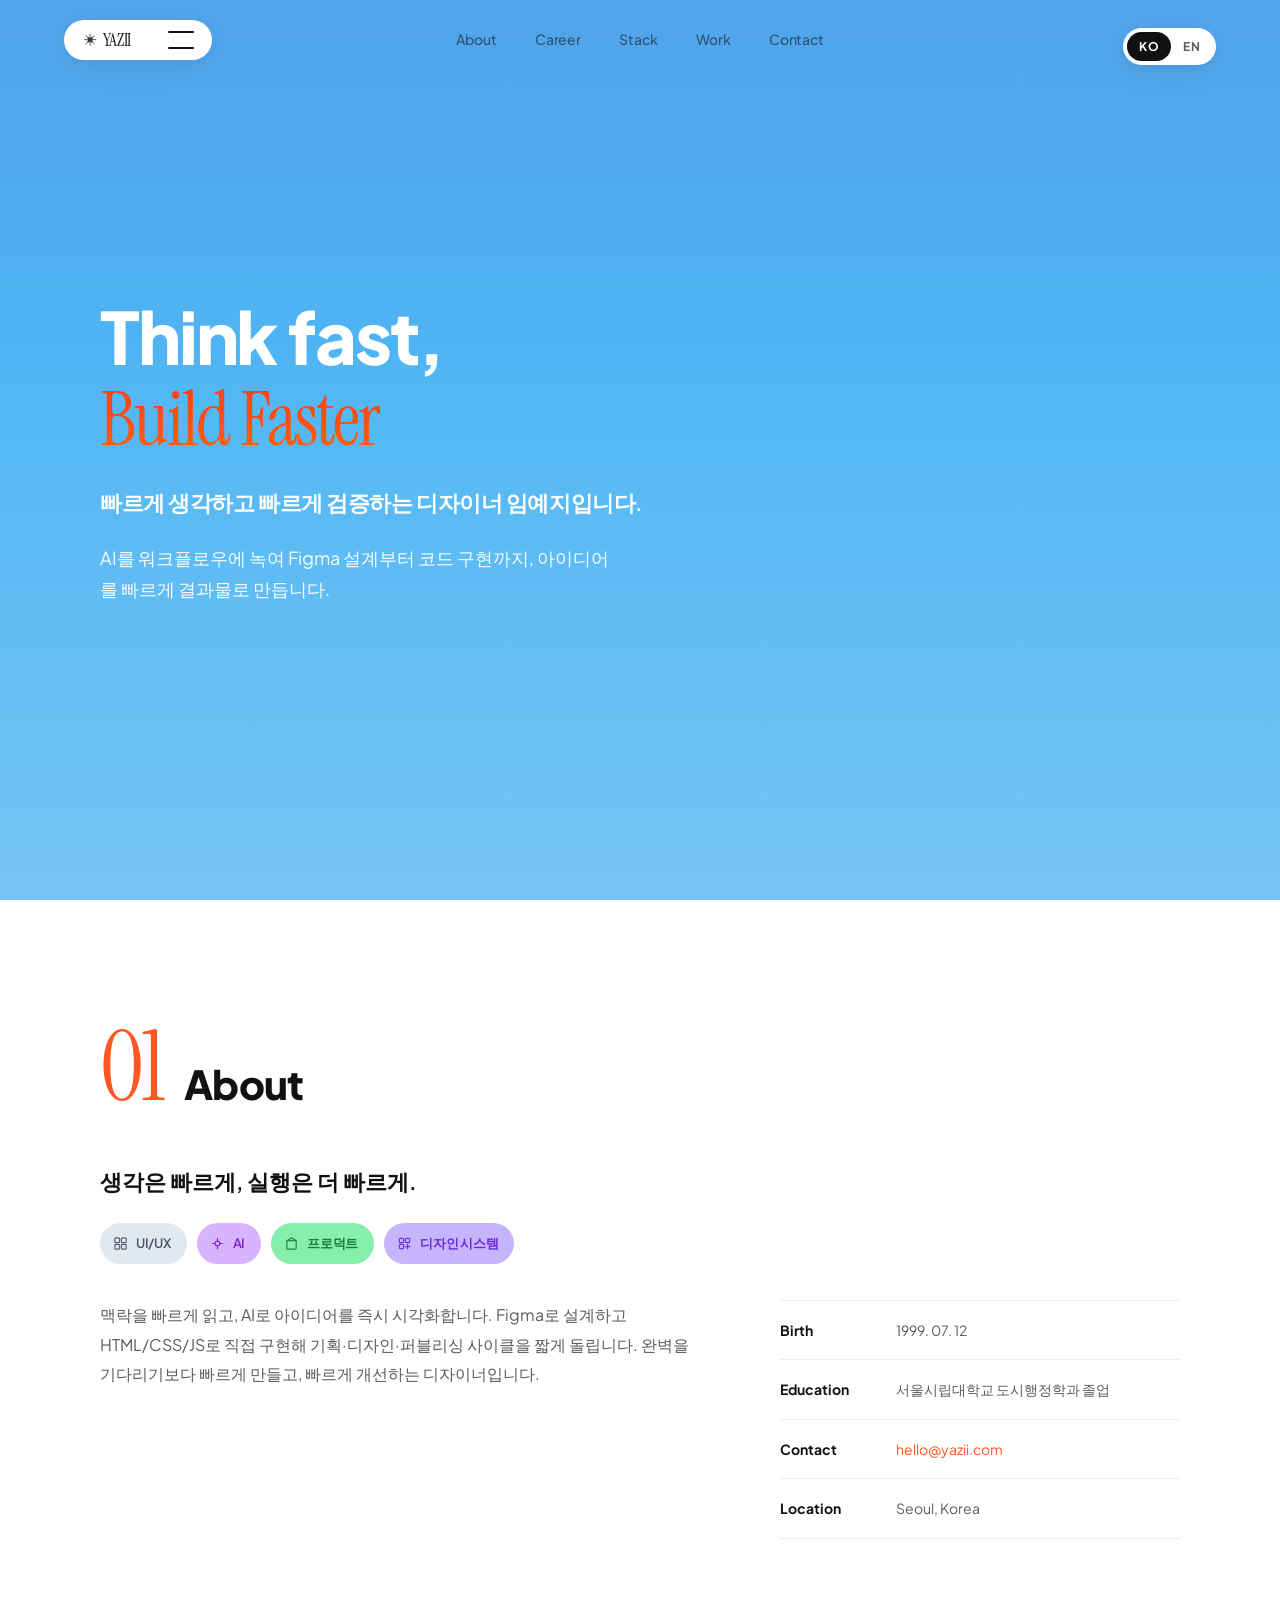
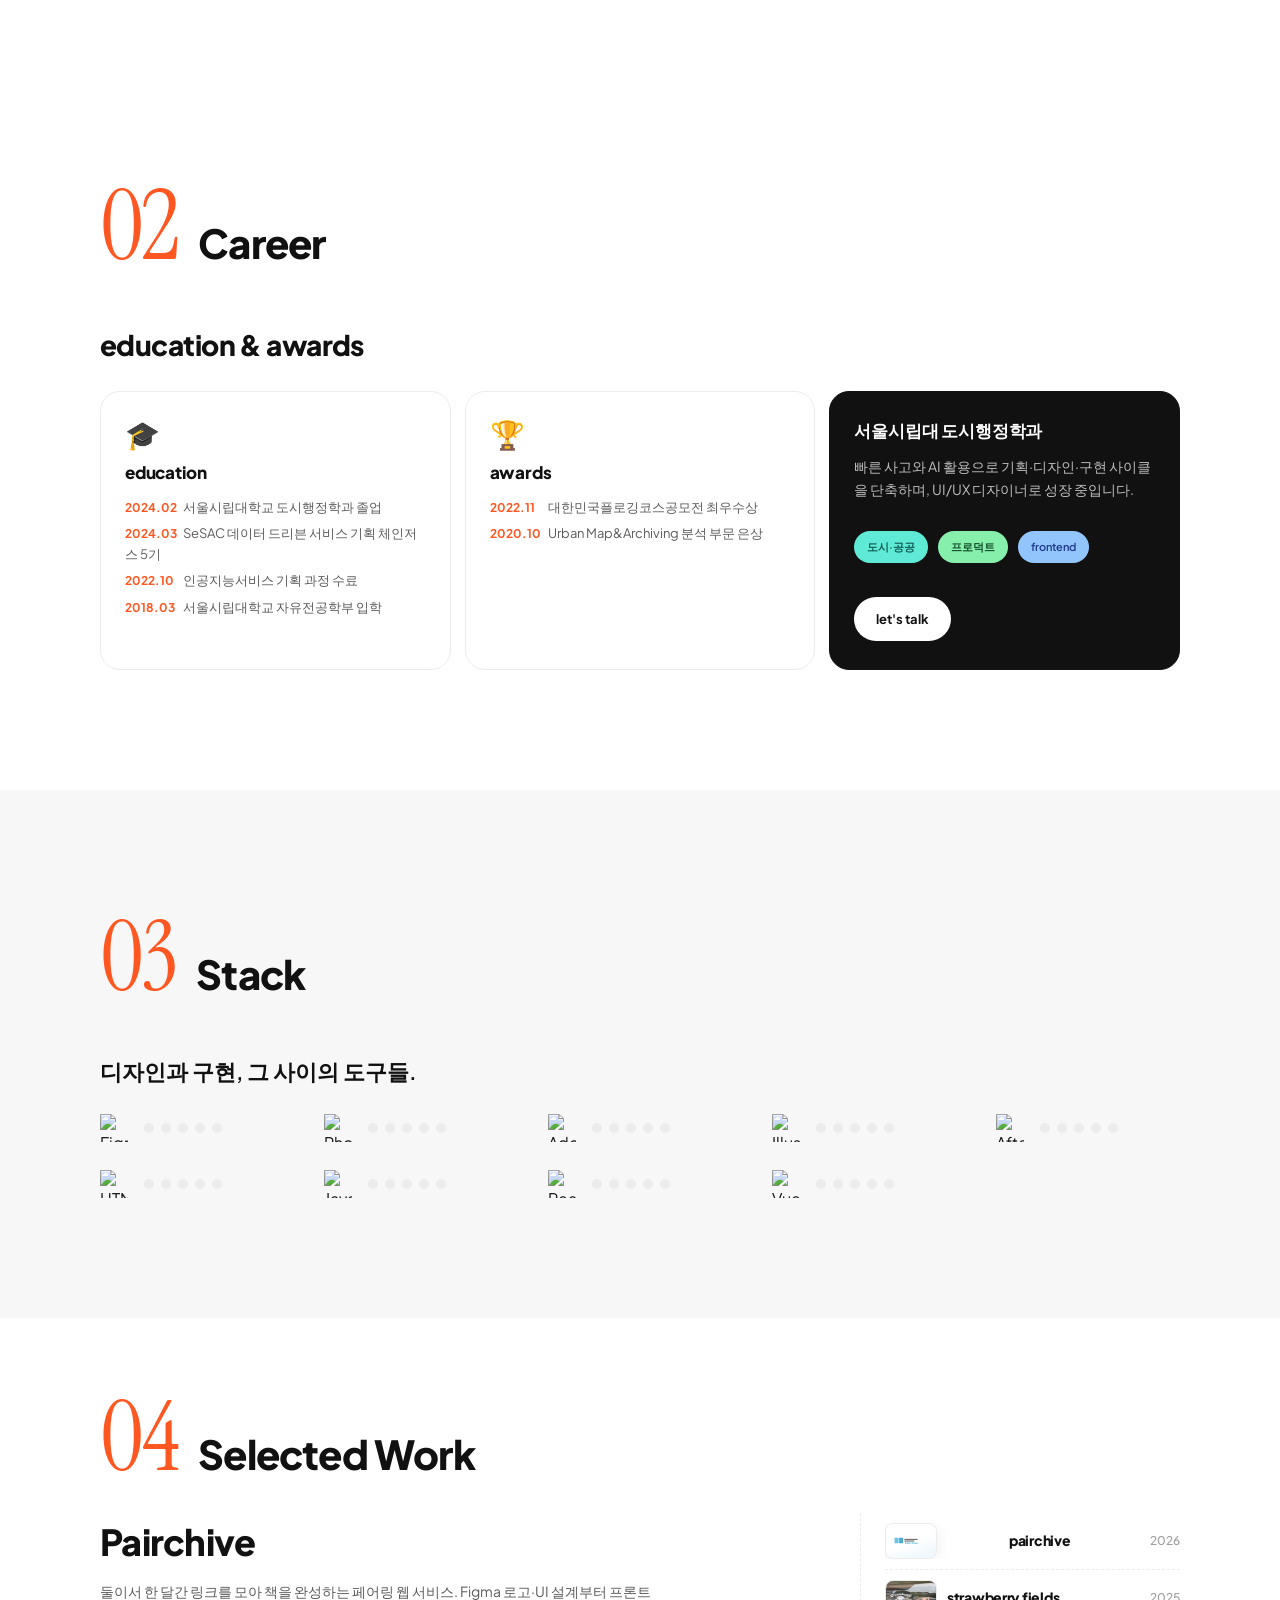
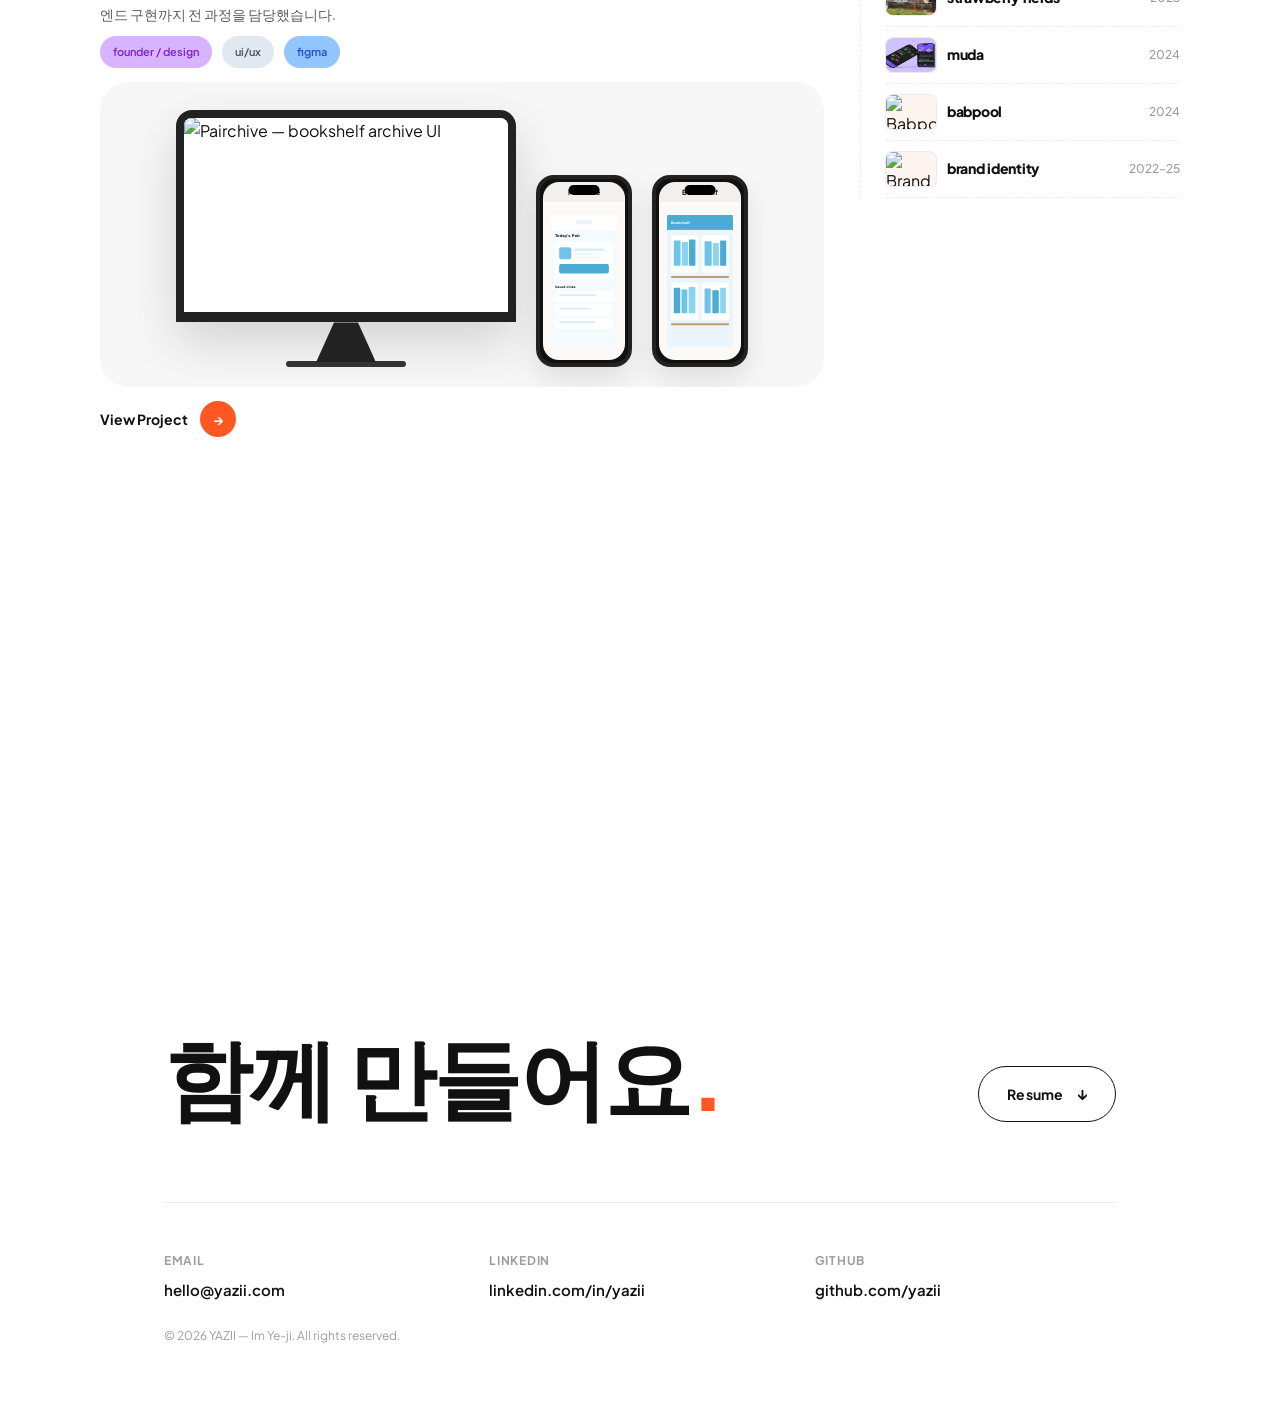
==== commit 0b4497c9: "." ====
--- a/index.html
+++ b/index.html
@@ -235,179 +235,139 @@
   </section>
 
   <!-- WORK -->
-  <section class="section" id="work">
+  <section class="section work-section" id="work">
     <div class="section-inner">
       <div class="section-head">
         <span class="section-num">04</span>
         <h2 class="section-title">Selected Work</h2>
       </div>
 
-      <div class="work-project-head">
-        <h3 class="work-project-name" id="workProjectName">MUDA</h3>
-      </div>
-      <p class="work-desc" id="workProjectDesc" data-i18n="work.muda">AI 음악 추천 일기앱 MUDA. PO로서 기획·UX 방향·텀블벅 펀딩을 총괄했고, 266% 달성(62명, 130만 원+)에 기여했습니다.</p>
-      <div class="chip-row chip-row--work" id="workProjectChips" aria-label="Project tags"></div>
-
-      <div class="work-display">
-        <div class="imac-frame">
-          <div class="imac-screen">
-            <div class="screen-content" id="screenMain">
-              <div class="mockup-screen" data-mockup-project="pairchive">
-                <div class="mockup-ui-bar"><span class="m-dot"></span><span class="m-dot"></span><span class="m-dot"></span></div>
-                <div class="mockup-ui-body pairchive-imac">
-                  <div class="mockup-ui-sidebar">
-                    <div class="mockup-logo-mark">
-                      <img src="assets/projects/pairchive-cover.png" alt="" width="28" height="28" onerror="this.onerror=null;this.src='assets/projects/pairchive-logo.svg';this.style.width='auto';this.style.height='18px';">
+      <div class="work-layout">
+        <div class="work-showcase">
+          <div class="work-project-head">
+            <h3 class="work-project-name" id="workProjectName">Pairchive</h3>
+          </div>
+          <p class="work-desc" id="workProjectDesc" data-i18n="work.pairchive">둘이서 한 달간 링크를 모아 책을 완성하는 페어링 웹 서비스. Figma 로고·UI 설계부터 프론트엔드 구현까지 전 과정을 담당했습니다.</p>
+          <div class="chip-row chip-row--work" id="workProjectChips" aria-label="Project tags"></div>
+
+          <div class="work-display">
+            <div class="imac-frame">
+              <div class="imac-screen">
+                <div class="screen-content" id="screenMain">
+                  <div class="mockup-screen active" data-mockup-project="pairchive">
+                    <div class="mockup-cover">
+                      <img src="assets/projects/pairchive-home.svg" alt="Pairchive — bookshelf archive UI">
                     </div>
-                    <div class="sidebar-item active"></div>
-                    <div class="sidebar-item"></div>
-                    <div class="sidebar-item"></div>
-                  </div>
-                  <div class="mockup-ui-main">
-                    <div class="bookshelf-row">
-                      <div class="spine-book main-book">Pair</div>
-                      <div class="spine-book">Vol.12</div>
-                      <div class="spine-book">Archive</div>
+                  </div>
+                  <div class="mockup-screen" data-mockup-project="strawberryfields">
+                    <div class="mockup-cover">
+                      <img src="assets/projects/strawberryfields-storefront.jpg" alt="Strawberry Fields 매장 외관">
                     </div>
-                    <div class="shelf-wood"></div>
+                  </div>
+                  <div class="mockup-screen" data-mockup-project="muda">
+                    <div class="mockup-cover">
+                      <img src="assets/projects/muda-cover.png" alt="MUDA — AI music diary app">
+                    </div>
+                  </div>
+                  <div class="mockup-screen" data-mockup-project="babpool">
+                    <div class="mockup-cover">
+                      <img src="assets/projects/babpool-cover.svg" alt="Babpool — meal networking platform">
+                    </div>
+                  </div>
+                  <div class="mockup-screen" data-mockup-project="brand">
+                    <div class="mockup-cover">
+                      <img src="assets/projects/brand-cover.svg" alt="Brand Identity — logo mark">
+                    </div>
                   </div>
                 </div>
               </div>
-              <div class="mockup-screen active" data-mockup-project="muda">
-                <div class="mockup-cover">
-                  <img src="assets/projects/muda-cover.png" alt="MUDA — AI music diary app">
-                </div>
-              </div>
-              <div class="mockup-screen" data-mockup-project="strawberryfields">
-                <div class="mockup-cover">
-                  <img src="assets/projects/strawberryfields-cover.jpg" alt="Strawberry Fields 매장">
-                </div>
-              </div>
-              <div class="mockup-screen" data-mockup-project="brand">
-                <div class="mockup-ui-bar"><span class="m-dot"></span><span class="m-dot"></span><span class="m-dot"></span></div>
-                <div class="mockup-ui-body" style="flex:1;background:#FFF5F0;display:flex;align-items:center;justify-content:center;font-weight:800;font-size:14px;color:var(--orange);">Brand Identity</div>
+              <div class="imac-stand"></div>
+              <div class="imac-base"></div>
+            </div>
+
+            <div class="phone-frame">
+              <div class="phone-notch"></div>
+              <div class="phone-screen" id="screenPhone1">
+                <div class="mockup-screen active" data-mockup-project="pairchive">
+                  <div class="phone-inner-nav">Pairchive</div>
+                  <div class="mockup-phone-cover">
+                    <img src="assets/projects/pairchive-mobile.svg" alt="">
+                  </div>
+                </div>
+                <div class="mockup-screen" data-mockup-project="strawberryfields">
+                  <div class="phone-inner-nav">Edit Shop</div>
+                  <div class="mockup-phone-cover mockup-phone-cover--crop">
+                    <img src="assets/projects/strawberryfields-02.jpg" alt="">
+                  </div>
+                </div>
+                <div class="mockup-screen" data-mockup-project="muda">
+                  <div class="phone-inner-nav">MUDA</div>
+                  <div class="mockup-phone-cover">
+                    <img src="assets/projects/muda-02.jpg" alt="">
+                  </div>
+                </div>
+                <div class="mockup-screen" data-mockup-project="babpool">
+                  <div class="phone-inner-nav">Babpool</div>
+                  <div class="mockup-phone-cover">
+                    <img src="assets/projects/babpool-mobile.svg" alt="">
+                  </div>
+                </div>
+                <div class="mockup-screen" data-mockup-project="brand">
+                  <div class="phone-inner-nav">Logo</div>
+                  <div class="mockup-phone-cover">
+                    <img src="assets/projects/brand-poster.svg" alt="">
+                  </div>
+                </div>
               </div>
             </div>
-          </div>
-          <div class="imac-stand"></div>
-          <div class="imac-base"></div>
-        </div>
-
-        <div class="phone-frame">
-          <div class="phone-notch"></div>
-          <div class="phone-screen" id="screenPhone1">
-            <div class="mockup-screen" data-mockup-project="pairchive">
-              <div class="phone-inner-nav">Pairchive</div>
-              <div class="mockup-phone-logo">
-                <img src="assets/projects/pairchive-cover.png" alt="" width="48" height="48" onerror="this.onerror=null;this.src='assets/projects/pairchive-logo.svg';this.style.width='auto';this.style.height='32px';">
+
+            <div class="phone-frame">
+              <div class="phone-notch"></div>
+              <div class="phone-screen" id="screenPhone2">
+                <div class="mockup-screen active" data-mockup-project="pairchive">
+                  <div class="phone-inner-nav">Bookshelf</div>
+                  <div class="mockup-phone-cover">
+                    <img src="assets/projects/pairchive-archive.svg" alt="">
+                  </div>
+                </div>
+                <div class="mockup-screen" data-mockup-project="strawberryfields">
+                  <div class="phone-inner-nav">8 Brands</div>
+                  <div class="mockup-phone-cover mockup-phone-cover--crop">
+                    <img src="assets/projects/strawberryfields-04.jpg" alt="">
+                  </div>
+                </div>
+                <div class="mockup-screen" data-mockup-project="muda">
+                  <div class="phone-inner-nav">Music Diary</div>
+                  <div class="mockup-phone-cover mockup-phone-cover--crop">
+                    <img src="assets/projects/muda-thumb.jpg" alt="">
+                  </div>
+                </div>
+                <div class="mockup-screen" data-mockup-project="babpool">
+                  <div class="phone-inner-nav">Match</div>
+                  <div class="mockup-phone-cover">
+                    <img src="assets/projects/babpool-match.svg" alt="">
+                  </div>
+                </div>
+                <div class="mockup-screen" data-mockup-project="brand">
+                  <div class="phone-inner-nav">Guide</div>
+                  <div class="mockup-phone-cover">
+                    <img src="assets/projects/brand-guide.svg" alt="">
+                  </div>
+                </div>
               </div>
             </div>
-            <div class="mockup-screen active" data-mockup-project="muda">
-              <div class="phone-inner-nav">MUDA</div>
-              <div class="mockup-phone-cover">
-                <img src="assets/projects/muda-cover.png" alt="">
-              </div>
-            </div>
-            <div class="mockup-screen" data-mockup-project="strawberryfields">
-              <div class="phone-inner-nav">Edit Shop</div>
-              <div class="mockup-phone-cover mockup-phone-cover--crop">
-                <img src="assets/projects/strawberryfields-02.jpg" alt="">
-              </div>
-            </div>
-            <div class="mockup-screen" data-mockup-project="brand">
-              <div class="phone-inner-nav">Logo</div>
-              <div class="muda-emoji-selector" style="font-size:20px;color:var(--orange);">Y</div>
-            </div>
-          </div>
-        </div>
-
-        <div class="phone-frame">
-          <div class="phone-notch"></div>
-          <div class="phone-screen" id="screenPhone2">
-            <div class="mockup-screen" data-mockup-project="pairchive">
-              <div class="phone-inner-nav">Bookshelf</div>
-              <div class="phone-bookshelf">
-                <div class="min-book">Pair #1</div>
-                <div class="min-book">Pair #2</div>
-              </div>
-            </div>
-            <div class="mockup-screen active" data-mockup-project="muda">
-              <div class="phone-inner-nav">Music Diary</div>
-              <div class="mockup-phone-cover mockup-phone-cover--crop">
-                <img src="assets/projects/muda-cover.png" alt="">
-              </div>
-            </div>
-            <div class="mockup-screen" data-mockup-project="strawberryfields">
-              <div class="phone-inner-nav">8 Brands</div>
-              <div class="mockup-phone-cover mockup-phone-cover--crop">
-                <img src="assets/projects/strawberryfields-03.jpg" alt="">
-              </div>
-            </div>
-            <div class="mockup-screen" data-mockup-project="brand">
-              <div class="phone-inner-nav">Guide</div>
-              <div class="muda-min-calendar">
-                <span class="cal-day" style="background:var(--orange);color:#fff;">Aa</span>
-              </div>
-            </div>
-          </div>
-        </div>
-      </div>
-
-      <div class="project-list" id="projectList">
-        <a href="project-detail.html?project=muda" class="project-row is-active" data-project="muda">
-          <span class="project-row-lead">
-            <span class="project-row-thumb">
-              <span class="thumb-preview thumb-preview--photo"><img src="assets/projects/muda-thumb.jpg" alt="MUDA"></span>
-            </span>
-            <span class="project-row-name">muda</span>
-          </span>
-          <span class="project-row-cat">
-            <span class="cat-chip cat-chip--sm cat-chip--green" data-i18n="tag.productOwner">product owner</span>
-          </span>
-          <span class="project-row-year">2024</span>
-        </a>
-        <a href="project-detail.html?project=pairchive" class="project-row" data-project="pairchive">
-          <span class="project-row-lead">
-            <span class="project-row-thumb">
-              <span class="thumb-preview thumb-preview--pairchive"><img src="assets/projects/pairchive-logo.svg" alt="Pairchive"></span>
-            </span>
-            <span class="project-row-name">pairchive</span>
-          </span>
-          <span class="project-row-cat">
-            <span class="cat-chip cat-chip--sm cat-chip--purple" data-i18n="tag.founderDesign">founder / design</span>
-          </span>
-          <span class="project-row-year">2026</span>
-        </a>
-        <a href="project-detail.html?project=strawberryfields" class="project-row" data-project="strawberryfields">
-          <span class="project-row-lead">
-            <span class="project-row-thumb">
-              <span class="thumb-preview thumb-preview--photo"><img src="assets/projects/strawberryfields-thumb.jpg" alt="Strawberry Fields"></span>
-            </span>
-            <span class="project-row-name">strawberry fields</span>
-          </span>
-          <span class="project-row-cat">
-            <span class="cat-chip cat-chip--sm cat-chip--teal" data-i18n="tag.businessPlanning">business planning</span>
-          </span>
-          <span class="project-row-year">2025</span>
-        </a>
-        <a href="project-detail.html?project=brand" class="project-row" data-project="brand">
-          <span class="project-row-lead">
-            <span class="project-row-thumb">
-              <span class="thumb-preview thumb-preview--brand" aria-hidden="true"></span>
-            </span>
-            <span class="project-row-name">brand identity</span>
-          </span>
-          <span class="project-row-cat">
-            <span class="cat-chip cat-chip--sm cat-chip--olive" data-i18n="tag.graphicDesign">graphic design</span>
-          </span>
-          <span class="project-row-year">2022–25</span>
-        </a>
-      </div>
-
-      <a href="project-detail.html?project=muda" class="work-link" id="workDetailLink">
-        <span data-i18n="work.viewProject">View Project</span>
-        <span class="link-arrow">→</span>
-      </a>
+          </div>
+
+          <a href="project-detail.html?project=pairchive" class="work-link" id="workDetailLink">
+            <span data-i18n="work.viewProject">View Project</span>
+            <span class="link-arrow">→</span>
+          </a>
+        </div>
+
+        <div class="work-list-panel">
+          <div class="project-list" id="projectList" aria-label="Projects by year"></div>
+        </div>
+      </div>
     </div>
   </section>
 
@@ -445,6 +405,7 @@
 <script src="https://cdn.jsdelivr.net/npm/gsap@3.12.7/dist/ScrollTrigger.min.js"></script>
 <script src="https://cdn.jsdelivr.net/npm/gsap@3.12.7/dist/ScrollToPlugin.min.js"></script>
 <script src="js/i18n.js"></script>
+<script src="js/projects-data.js"></script>
 <script src="js/animations.js"></script>
 <script src="js/main.js"></script>
 </body>
--- a/css/components.css
+++ b/css/components.css
@@ -118,24 +118,16 @@
   font-size: 13px;
   font-weight: 600;
   letter-spacing: -0.02em;
-  color: rgba(255, 255, 255, 0.96);
-  backdrop-filter: blur(16px);
-  -webkit-backdrop-filter: blur(16px);
-  border: 1px solid rgba(255, 255, 255, 0.14);
-  box-shadow:
-    0 4px 16px rgba(0, 0, 0, 0.1),
-    inset 0 1px 0 rgba(255, 255, 255, 0.08);
+  border: none;
   white-space: nowrap;
-  transition: transform 0.22s ease, box-shadow 0.22s ease;
+  transition: transform 0.22s ease, filter 0.22s ease;
   cursor: default;
   user-select: none;
 }
 
 .cat-chip:hover {
-  transform: translateY(-2px);
-  box-shadow:
-    0 6px 22px rgba(0, 0, 0, 0.16),
-    inset 0 1px 0 rgba(255, 255, 255, 0.12);
+  transform: translateY(-1px);
+  filter: brightness(1.04);
 }
 
 .cat-chip--sm {
@@ -151,39 +143,67 @@
   width: 15px;
   height: 15px;
   flex-shrink: 0;
-  opacity: 0.92;
+  opacity: 0.9;
 }
 
 .cat-chip--slate {
-  background: rgba(38, 44, 54, 0.62);
+  background: #E2E8F0;
+  color: #475569;
 }
 
 .cat-chip--green {
-  background: rgba(28, 58, 46, 0.66);
+  background: #86EFAC;
+  color: #15803D;
 }
 
 .cat-chip--purple {
-  background: rgba(52, 38, 72, 0.64);
+  background: #D8B4FE;
+  color: #7E22CE;
 }
 
 .cat-chip--navy {
-  background: rgba(26, 42, 78, 0.66);
+  background: #93C5FD;
+  color: #1D4ED8;
 }
 
 .cat-chip--teal {
-  background: rgba(22, 54, 58, 0.64);
+  background: #5EEAD4;
+  color: #0F766E;
 }
 
 .cat-chip--violet {
-  background: rgba(58, 36, 72, 0.62);
+  background: #C4B5FD;
+  color: #6D28D9;
 }
 
 .cat-chip--amber {
-  background: rgba(68, 44, 28, 0.64);
+  background: #FCD34D;
+  color: #B45309;
 }
 
 .cat-chip--olive {
-  background: rgba(44, 52, 32, 0.62);
+  background: #BEF264;
+  color: #4D7C0F;
+}
+
+.box-card--dark .cat-chip--slate {
+  background: #CBD5E1;
+  color: #334155;
+}
+
+.box-card--dark .cat-chip--green {
+  background: #86EFAC;
+  color: #14532D;
+}
+
+.box-card--dark .cat-chip--navy {
+  background: #93C5FD;
+  color: #1E3A8A;
+}
+
+.box-card--dark .cat-chip--teal {
+  background: #5EEAD4;
+  color: #115E59;
 }
 
 /* ----- ABOUT ----- */
@@ -531,17 +551,13 @@
 }
 
 .thumb-preview--brand {
-  background: linear-gradient(135deg, #FFF5F0, #FF7043);
-  display: flex;
-  align-items: center;
-  justify-content: center;
-  font-size: 22px;
-  font-weight: 800;
-  color: var(--orange);
-}
-
-.thumb-preview--brand::before {
-  content: 'Y';
+  background: #FFF5F0;
+}
+
+.thumb-preview--brand img {
+  width: 100%;
+  height: 100%;
+  object-fit: cover;
 }
 
 .project-row-name {
@@ -591,38 +607,106 @@
 }
 
 /* ----- WORK ----- */
+.work-section {
+  padding-top: clamp(48px, 8vh, 80px);
+  padding-bottom: clamp(48px, 8vh, 80px);
+}
+
+.work-section .section-head {
+  margin-bottom: clamp(20px, 3vh, 32px);
+}
+
+.work-layout {
+  display: grid;
+  grid-template-columns: minmax(0, 1fr) minmax(250px, 320px);
+  gap: clamp(20px, 3vw, 36px);
+  align-items: start;
+}
+
+.work-showcase {
+  min-width: 0;
+}
+
+.work-list-panel {
+  border-left: 1.5px dashed var(--gray-200);
+  padding-left: clamp(16px, 2vw, 24px);
+  max-height: min(560px, calc(100vh - 180px));
+  overflow-y: auto;
+  scrollbar-width: thin;
+}
+
+.work-list-panel .project-list {
+  margin-top: 0;
+  border-top: none;
+}
+
+.work-list-panel .project-row {
+  padding: 10px 0;
+  gap: 10px;
+}
+
+.work-list-panel .project-row-cat {
+  display: none;
+}
+
+.work-list-panel .project-row-thumb {
+  width: 52px;
+  height: 36px;
+  opacity: 1;
+  margin-right: 10px;
+}
+
+.work-list-panel .thumb-preview {
+  width: 52px;
+  height: 36px;
+  border-radius: 8px;
+}
+
+.work-list-panel .project-row-name {
+  font-size: 14px;
+}
+
+.work-list-panel .project-row-year {
+  font-size: 12px;
+  min-width: 40px;
+}
+
 .work-project-head {
   display: flex;
   align-items: baseline;
   justify-content: space-between;
   gap: 24px;
-  margin-bottom: var(--gap-lg);
+  margin-bottom: 10px;
   flex-wrap: wrap;
 }
 
 .work-project-name {
-  font-size: clamp(32px, 5vw, 48px);
+  font-size: clamp(26px, 3.5vw, 36px);
   font-weight: 800;
   letter-spacing: -0.02em;
 }
 
 .work-desc {
-  font-size: 15px;
+  font-size: 14px;
   color: var(--gray-600);
   max-width: 560px;
-  margin-bottom: var(--gap-lg);
-  line-height: 1.7;
+  margin-bottom: 10px;
+  line-height: 1.65;
+}
+
+.chip-row--work {
+  margin: 8px 0 14px;
 }
 
 .work-display {
   display: flex;
   align-items: flex-end;
   justify-content: center;
-  gap: clamp(16px, 3vw, 32px);
+  gap: clamp(10px, 2vw, 20px);
   background: var(--gray-100);
   border-radius: var(--r-lg);
-  padding: clamp(32px, 5vw, 64px) clamp(24px, 4vw, 48px) clamp(24px, 4vw, 40px);
-  min-height: 420px;
+  padding: clamp(16px, 2.5vw, 28px) clamp(16px, 2.5vw, 24px) clamp(14px, 2vw, 20px);
+  min-height: 0;
   overflow: hidden;
   margin-bottom: 0;
 }
@@ -631,9 +715,13 @@
   display: flex;
   flex-direction: column;
   align-items: center;
-  width: 55%;
-  max-width: 480px;
+  width: 58%;
+  max-width: 340px;
   flex-shrink: 0;
+}
+
+.phone-frame {
+  width: clamp(68px, 10vw, 96px);
 }
 
 .imac-screen {
@@ -670,16 +758,16 @@
 }
 
 .phone-frame {
-  width: clamp(80px, 14vw, 130px);
+  width: clamp(68px, 10vw, 96px);
   aspect-ratio: 9/18;
   background: #111;
-  border: 5px solid #222;
-  border-radius: 22px;
+  border: 4px solid #222;
+  border-radius: 18px;
   padding: 3px;
   flex-shrink: 0;
   overflow: hidden;
   position: relative;
-  box-shadow: 0 16px 40px rgba(0, 0, 0, 0.12);
+  box-shadow: 0 12px 28px rgba(0, 0, 0, 0.1);
 }
 
 .phone-notch {
@@ -1017,7 +1105,7 @@
   display: inline-flex;
   align-items: center;
   gap: 12px;
-  margin-top: var(--gap-lg);
+  margin-top: 14px;
   font-size: 14px;
   font-weight: 700;
   color: var(--black);
@@ -1167,15 +1255,31 @@
     color: var(--orange);
   }
 
+  .work-layout {
+    grid-template-columns: 1fr;
+    gap: 24px;
+  }
+
+  .work-list-panel {
+    border-left: none;
+    padding-left: 0;
+    max-height: none;
+    overflow: visible;
+  }
+
+  .work-list-panel .project-row-cat {
+    display: flex;
+  }
+
   .work-display {
     flex-direction: column;
     align-items: center;
-    padding-bottom: 32px;
+    padding-bottom: 24px;
   }
 
   .imac-frame {
     width: 100%;
-    max-width: 400px;
+    max-width: 360px;
   }
 
   .contact-footer {
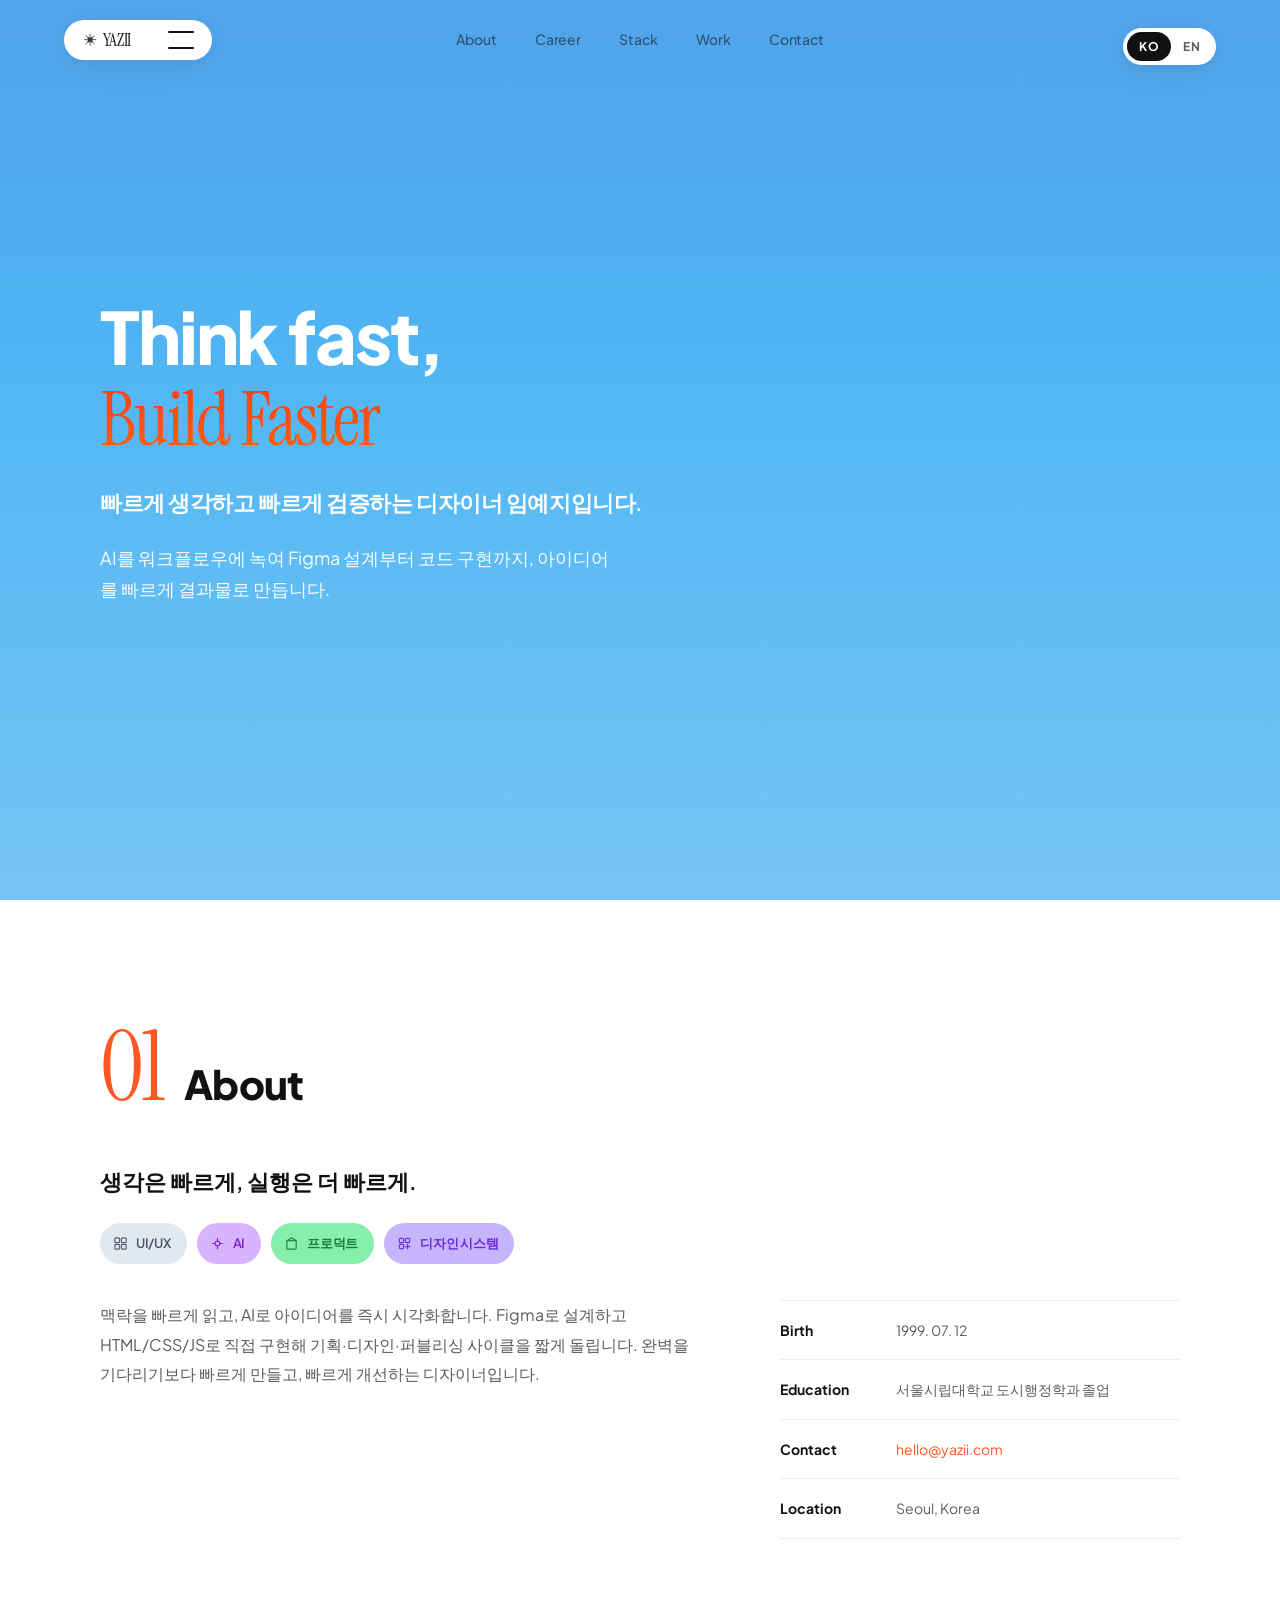
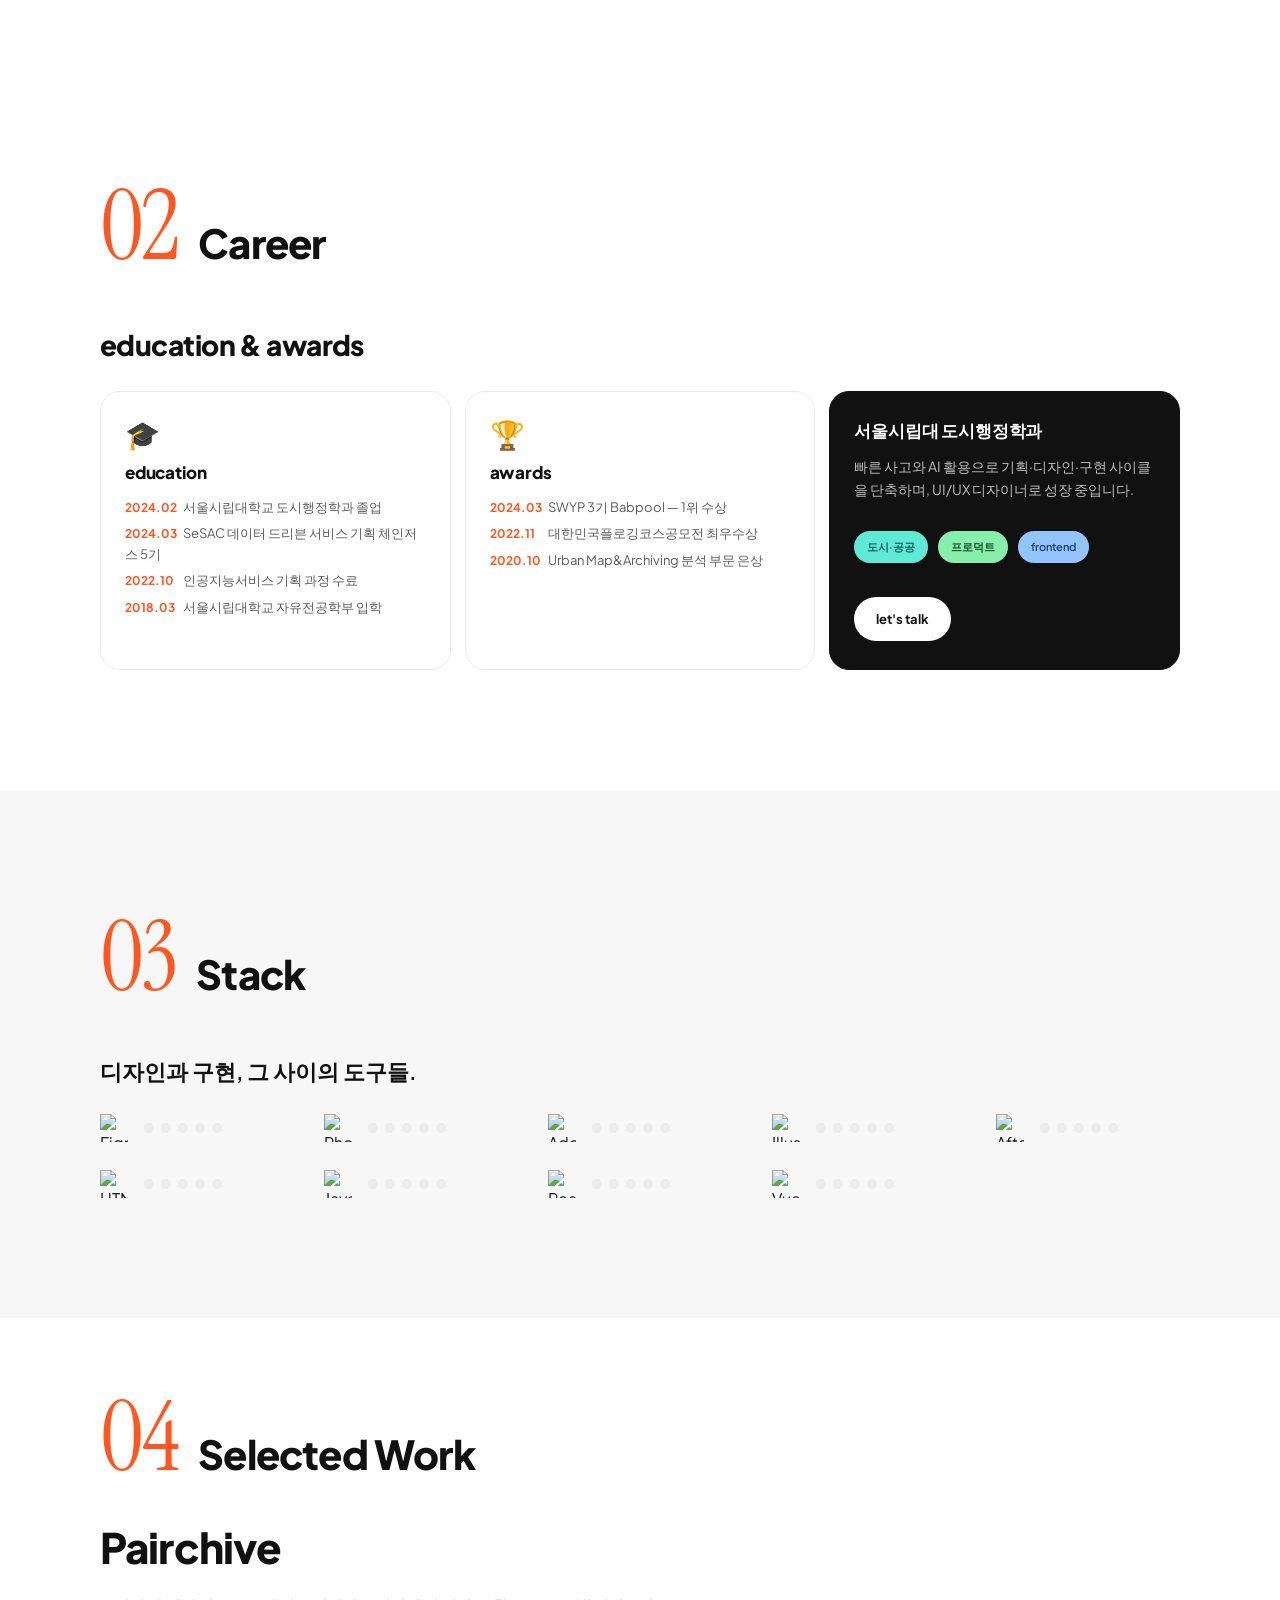
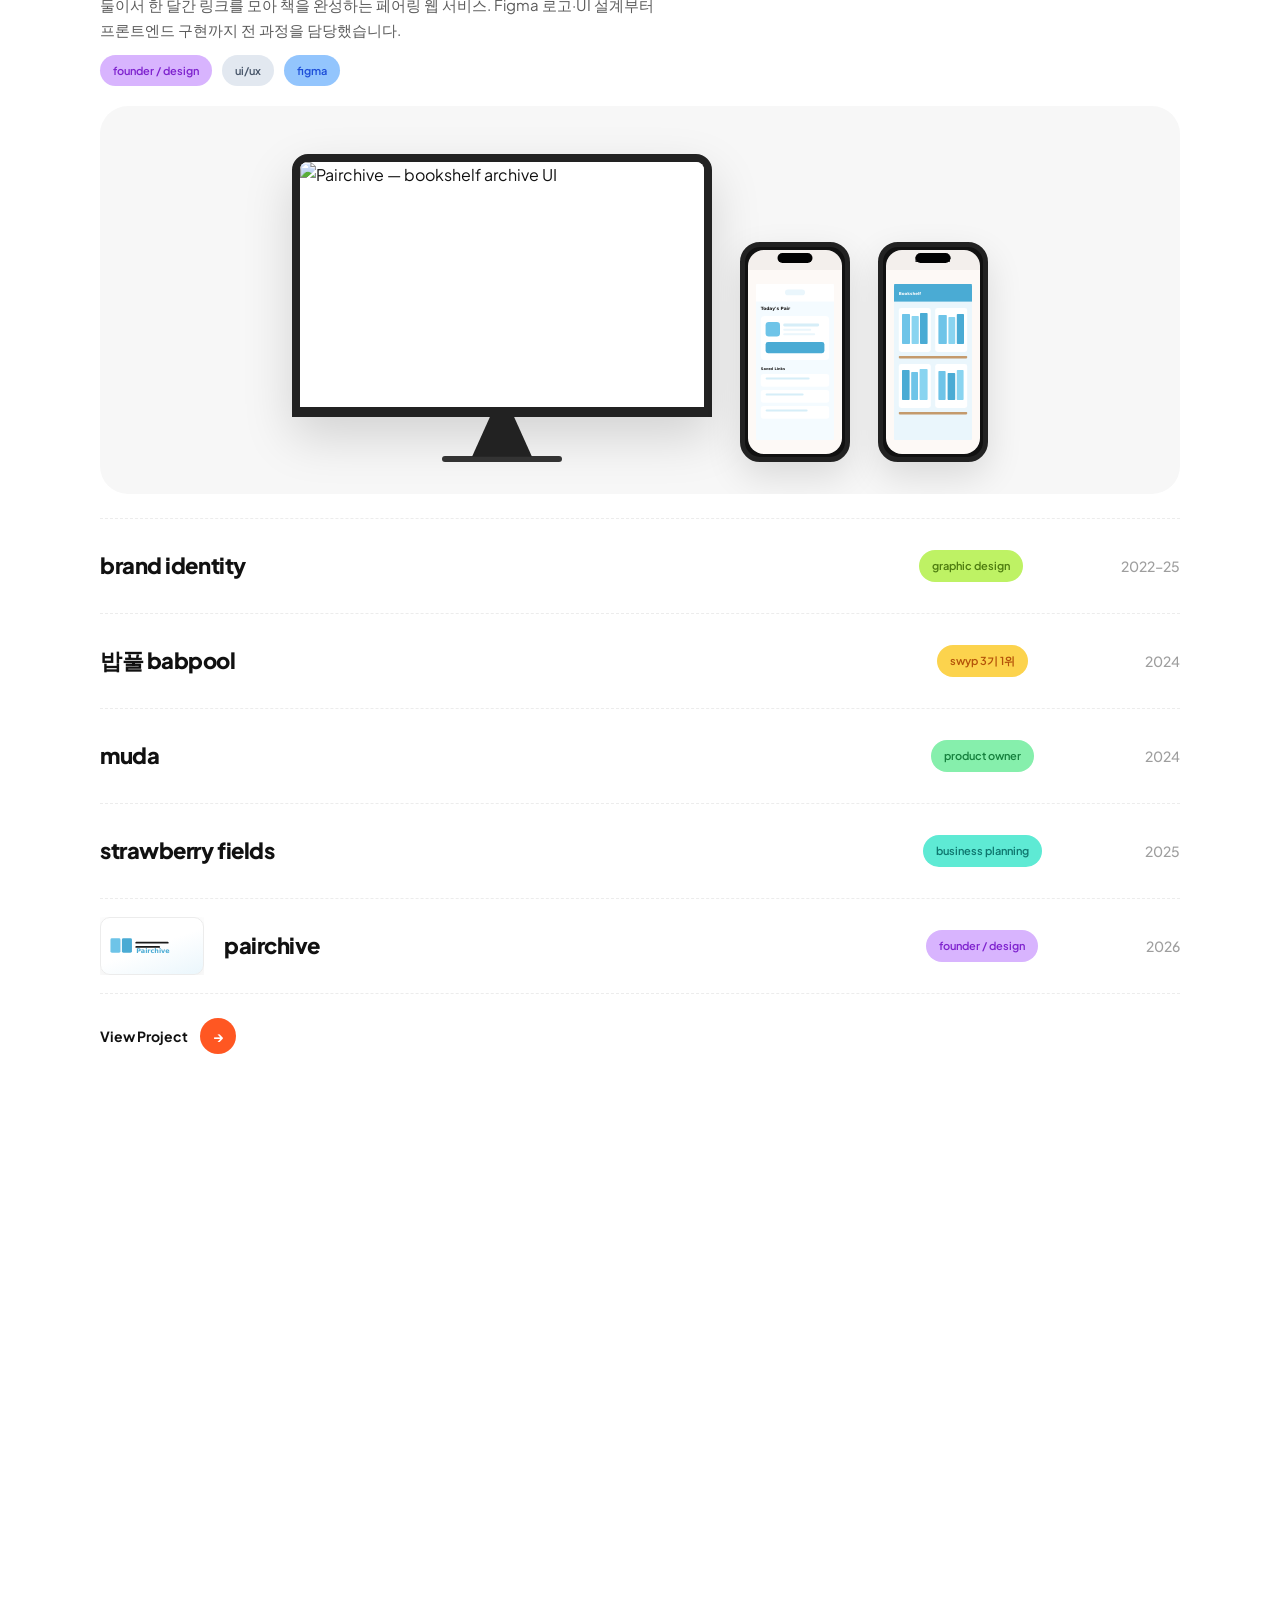
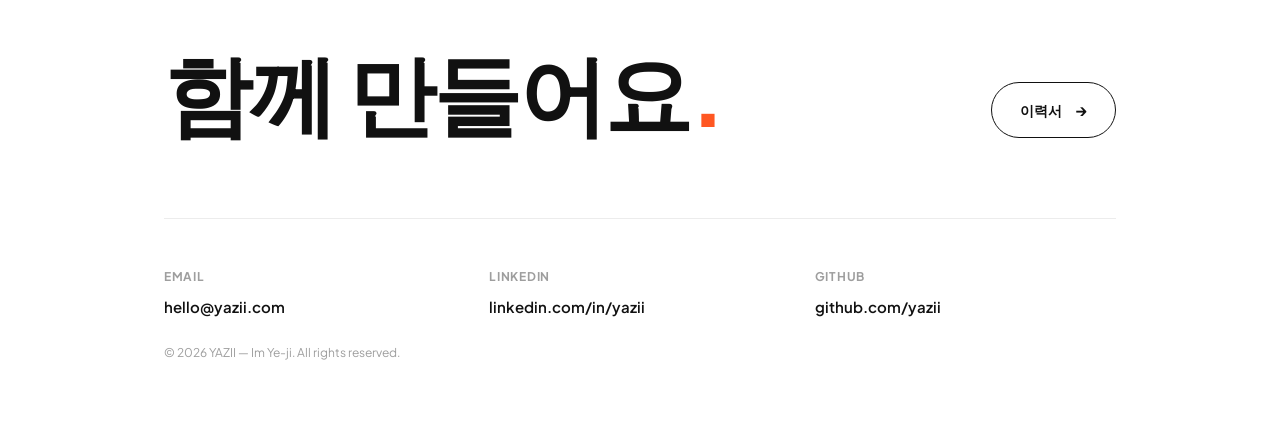
==== commit cf6569fb: "." ====
--- a/index.html
+++ b/index.html
@@ -147,6 +147,7 @@
             <div class="box-card-icon box-card-icon--award" aria-hidden="true">🏆</div>
             <h4 class="box-card-title">awards</h4>
             <ul class="box-card-list">
+              <li><span class="box-card-date">2024.03</span> SWYP 3기 Babpool — 1위 수상</li>
               <li><span class="box-card-date">2022.11</span> 대한민국플로깅코스공모전 최우수상</li>
               <li><span class="box-card-date">2020.10</span> Urban Map&amp;Archiving 분석 부문 은상</li>
             </ul>
@@ -242,15 +243,13 @@
         <h2 class="section-title">Selected Work</h2>
       </div>
 
-      <div class="work-layout">
-        <div class="work-showcase">
-          <div class="work-project-head">
-            <h3 class="work-project-name" id="workProjectName">Pairchive</h3>
-          </div>
-          <p class="work-desc" id="workProjectDesc" data-i18n="work.pairchive">둘이서 한 달간 링크를 모아 책을 완성하는 페어링 웹 서비스. Figma 로고·UI 설계부터 프론트엔드 구현까지 전 과정을 담당했습니다.</p>
-          <div class="chip-row chip-row--work" id="workProjectChips" aria-label="Project tags"></div>
-
-          <div class="work-display">
+      <div class="work-project-head">
+        <h3 class="work-project-name" id="workProjectName">Pairchive</h3>
+      </div>
+      <p class="work-desc" id="workProjectDesc" data-i18n="work.pairchive">둘이서 한 달간 링크를 모아 책을 완성하는 페어링 웹 서비스. Figma 로고·UI 설계부터 프론트엔드 구현까지 전 과정을 담당했습니다.</p>
+      <div class="chip-row chip-row--work" id="workProjectChips" aria-label="Project tags"></div>
+
+      <div class="work-display">
             <div class="imac-frame">
               <div class="imac-screen">
                 <div class="screen-content" id="screenMain">
@@ -356,18 +355,75 @@
                 </div>
               </div>
             </div>
-          </div>
-
-          <a href="project-detail.html?project=pairchive" class="work-link" id="workDetailLink">
-            <span data-i18n="work.viewProject">View Project</span>
-            <span class="link-arrow">→</span>
-          </a>
-        </div>
-
-        <div class="work-list-panel">
-          <div class="project-list" id="projectList" aria-label="Projects by year"></div>
-        </div>
-      </div>
+      </div>
+
+      <div class="project-list" id="projectList" aria-label="Projects by year">
+            <a href="project-detail.html?project=brand" class="project-row" data-project="brand">
+              <span class="project-row-lead">
+                <span class="project-row-thumb">
+                  <span class="thumb-preview thumb-preview--brand"><img src="assets/projects/brand-cover.svg" alt="Brand Identity"></span>
+                </span>
+                <span class="project-row-name">brand identity</span>
+              </span>
+              <span class="project-row-cat">
+                <span class="cat-chip cat-chip--sm cat-chip--olive" data-i18n="tag.graphicDesign">graphic design</span>
+              </span>
+              <span class="project-row-year">2022–25</span>
+            </a>
+            <a href="project-detail.html?project=babpool" class="project-row" data-project="babpool">
+              <span class="project-row-lead">
+                <span class="project-row-thumb">
+                  <span class="thumb-preview thumb-preview--babpool"><img src="assets/projects/babpool-cover.svg" alt="Babpool"></span>
+                </span>
+                <span class="project-row-name">밥풀 babpool</span>
+              </span>
+              <span class="project-row-cat">
+                <span class="cat-chip cat-chip--sm cat-chip--amber" data-i18n="tag.swypWinner">SWYP 3기 1위</span>
+              </span>
+              <span class="project-row-year">2024</span>
+            </a>
+            <a href="project-detail.html?project=muda" class="project-row" data-project="muda">
+              <span class="project-row-lead">
+                <span class="project-row-thumb">
+                  <span class="thumb-preview thumb-preview--photo"><img src="assets/projects/muda-thumb.jpg" alt="MUDA"></span>
+                </span>
+                <span class="project-row-name">muda</span>
+              </span>
+              <span class="project-row-cat">
+                <span class="cat-chip cat-chip--sm cat-chip--green" data-i18n="tag.productOwner">product owner</span>
+              </span>
+              <span class="project-row-year">2024</span>
+            </a>
+            <a href="project-detail.html?project=strawberryfields" class="project-row" data-project="strawberryfields">
+              <span class="project-row-lead">
+                <span class="project-row-thumb">
+                  <span class="thumb-preview thumb-preview--photo"><img src="assets/projects/strawberryfields-thumb.jpg" alt="Strawberry Fields"></span>
+                </span>
+                <span class="project-row-name">strawberry fields</span>
+              </span>
+              <span class="project-row-cat">
+                <span class="cat-chip cat-chip--sm cat-chip--teal" data-i18n="tag.businessPlanning">business planning</span>
+              </span>
+              <span class="project-row-year">2025</span>
+            </a>
+            <a href="project-detail.html?project=pairchive" class="project-row is-active" data-project="pairchive">
+              <span class="project-row-lead">
+                <span class="project-row-thumb">
+                  <span class="thumb-preview thumb-preview--pairchive"><img src="assets/projects/pairchive-logo.svg" alt="Pairchive"></span>
+                </span>
+                <span class="project-row-name">pairchive</span>
+              </span>
+              <span class="project-row-cat">
+                <span class="cat-chip cat-chip--sm cat-chip--purple" data-i18n="tag.founderDesign">founder / design</span>
+              </span>
+              <span class="project-row-year">2026</span>
+            </a>
+      </div>
+
+      <a href="project-detail.html?project=pairchive" class="work-link" id="workDetailLink">
+        <span data-i18n="work.viewProject">View Project</span>
+        <span class="link-arrow">→</span>
+      </a>
     </div>
   </section>
 
@@ -376,9 +432,9 @@
     <div class="contact-inner">
       <div class="contact-top">
         <h2 class="contact-headline" data-i18n-html="contact.headline">함께 만들어요<span class="dot">.</span></h2>
-        <a href="assets/resume.pdf" class="contact-resume-btn" download>
+        <a href="./resume.html" class="contact-resume-btn">
           <span data-i18n="contact.resume">Resume</span>
-          <span class="contact-resume-icon" aria-hidden="true">↓</span>
+          <span class="contact-resume-icon" aria-hidden="true">→</span>
         </a>
       </div>
       <footer class="contact-footer">
--- a/css/components.css
+++ b/css/components.css
@@ -550,8 +550,9 @@
   object-fit: cover;
 }
 
-.thumb-preview--brand {
-  background: #FFF5F0;
+.thumb-preview--brand,
+.thumb-preview--babpool {
+  background: #FFF8F0;
 }
 
 .thumb-preview--brand img {
@@ -616,59 +617,18 @@
   margin-bottom: clamp(20px, 3vh, 32px);
 }
 
-.work-layout {
-  display: grid;
-  grid-template-columns: minmax(0, 1fr) minmax(250px, 320px);
-  gap: clamp(20px, 3vw, 36px);
-  align-items: start;
-}
-
-.work-showcase {
-  min-width: 0;
-}
-
-.work-list-panel {
-  border-left: 1.5px dashed var(--gray-200);
-  padding-left: clamp(16px, 2vw, 24px);
-  max-height: min(560px, calc(100vh - 180px));
-  overflow-y: auto;
-  scrollbar-width: thin;
-}
-
-.work-list-panel .project-list {
-  margin-top: 0;
-  border-top: none;
-}
-
-.work-list-panel .project-row {
-  padding: 10px 0;
-  gap: 10px;
-}
-
-.work-list-panel .project-row-cat {
-  display: none;
-}
-
-.work-list-panel .project-row-thumb {
-  width: 52px;
-  height: 36px;
+.work-section .project-list {
+  display: block;
+  border-top: 1.5px dashed var(--gray-200);
+  margin-top: var(--gap-md);
+  position: relative;
+  z-index: 2;
+}
+
+.work-section .project-row {
+  padding: 18px 0;
   opacity: 1;
-  margin-right: 10px;
-}
-
-.work-list-panel .thumb-preview {
-  width: 52px;
-  height: 36px;
-  border-radius: 8px;
-}
-
-.work-list-panel .project-row-name {
-  font-size: 14px;
-}
-
-.work-list-panel .project-row-year {
-  font-size: 12px;
-  min-width: 40px;
+  visibility: visible;
 }
 
 .work-project-head {
@@ -676,37 +636,37 @@
   align-items: baseline;
   justify-content: space-between;
   gap: 24px;
-  margin-bottom: 10px;
+  margin-bottom: 12px;
   flex-wrap: wrap;
 }
 
 .work-project-name {
-  font-size: clamp(26px, 3.5vw, 36px);
+  font-size: clamp(28px, 4vw, 42px);
   font-weight: 800;
   letter-spacing: -0.02em;
 }
 
 .work-desc {
-  font-size: 14px;
+  font-size: 15px;
   color: var(--gray-600);
   max-width: 560px;
-  margin-bottom: 10px;
-  line-height: 1.65;
+  margin-bottom: 12px;
+  line-height: 1.7;
 }
 
 .chip-row--work {
-  margin: 8px 0 14px;
+  margin: 12px 0 20px;
 }
 
 .work-display {
   display: flex;
   align-items: flex-end;
   justify-content: center;
-  gap: clamp(10px, 2vw, 20px);
+  gap: clamp(12px, 2.5vw, 28px);
   background: var(--gray-100);
   border-radius: var(--r-lg);
-  padding: clamp(16px, 2.5vw, 28px) clamp(16px, 2.5vw, 24px) clamp(14px, 2vw, 20px);
-  min-height: 0;
+  padding: clamp(24px, 4vw, 48px) clamp(20px, 3vw, 40px) clamp(20px, 3vw, 32px);
+  min-height: 320px;
   overflow: hidden;
   margin-bottom: 0;
 }
@@ -715,13 +675,9 @@
   display: flex;
   flex-direction: column;
   align-items: center;
-  width: 58%;
-  max-width: 340px;
+  width: 55%;
+  max-width: 420px;
   flex-shrink: 0;
-}
-
-.phone-frame {
-  width: clamp(68px, 10vw, 96px);
 }
 
 .imac-screen {
@@ -758,16 +714,16 @@
 }
 
 .phone-frame {
-  width: clamp(68px, 10vw, 96px);
+  width: clamp(76px, 12vw, 110px);
   aspect-ratio: 9/18;
   background: #111;
-  border: 4px solid #222;
-  border-radius: 18px;
+  border: 5px solid #222;
+  border-radius: 20px;
   padding: 3px;
   flex-shrink: 0;
   overflow: hidden;
   position: relative;
-  box-shadow: 0 12px 28px rgba(0, 0, 0, 0.1);
+  box-shadow: 0 14px 36px rgba(0, 0, 0, 0.12);
 }
 
 .phone-notch {
@@ -1105,7 +1061,7 @@
   display: inline-flex;
   align-items: center;
   gap: 12px;
-  margin-top: 14px;
+  margin-top: var(--gap-md);
   font-size: 14px;
   font-weight: 700;
   color: var(--black);
@@ -1255,31 +1211,15 @@
     color: var(--orange);
   }
 
-  .work-layout {
-    grid-template-columns: 1fr;
-    gap: 24px;
-  }
-
-  .work-list-panel {
-    border-left: none;
-    padding-left: 0;
-    max-height: none;
-    overflow: visible;
-  }
-
-  .work-list-panel .project-row-cat {
-    display: flex;
-  }
-
   .work-display {
     flex-direction: column;
     align-items: center;
-    padding-bottom: 24px;
+    padding-bottom: 28px;
   }
 
   .imac-frame {
     width: 100%;
-    max-width: 360px;
+    max-width: 380px;
   }
 
   .contact-footer {
